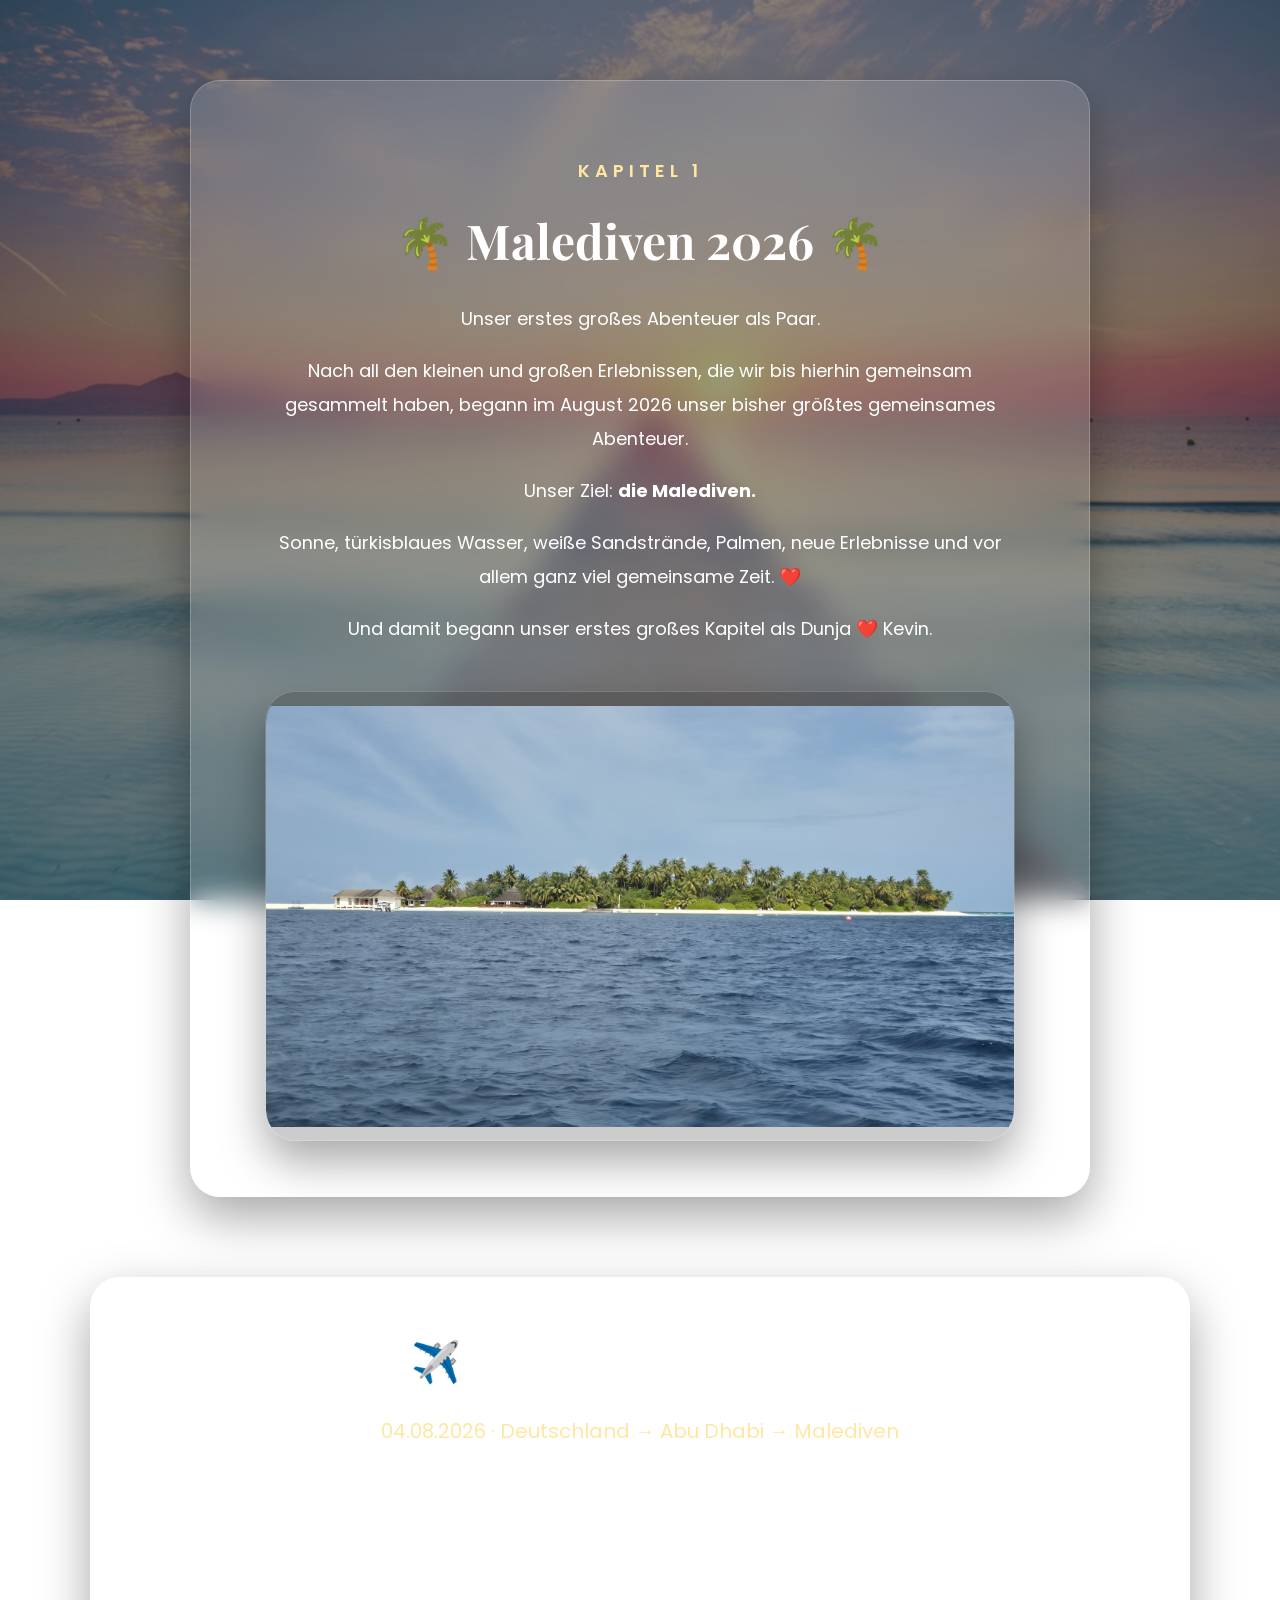
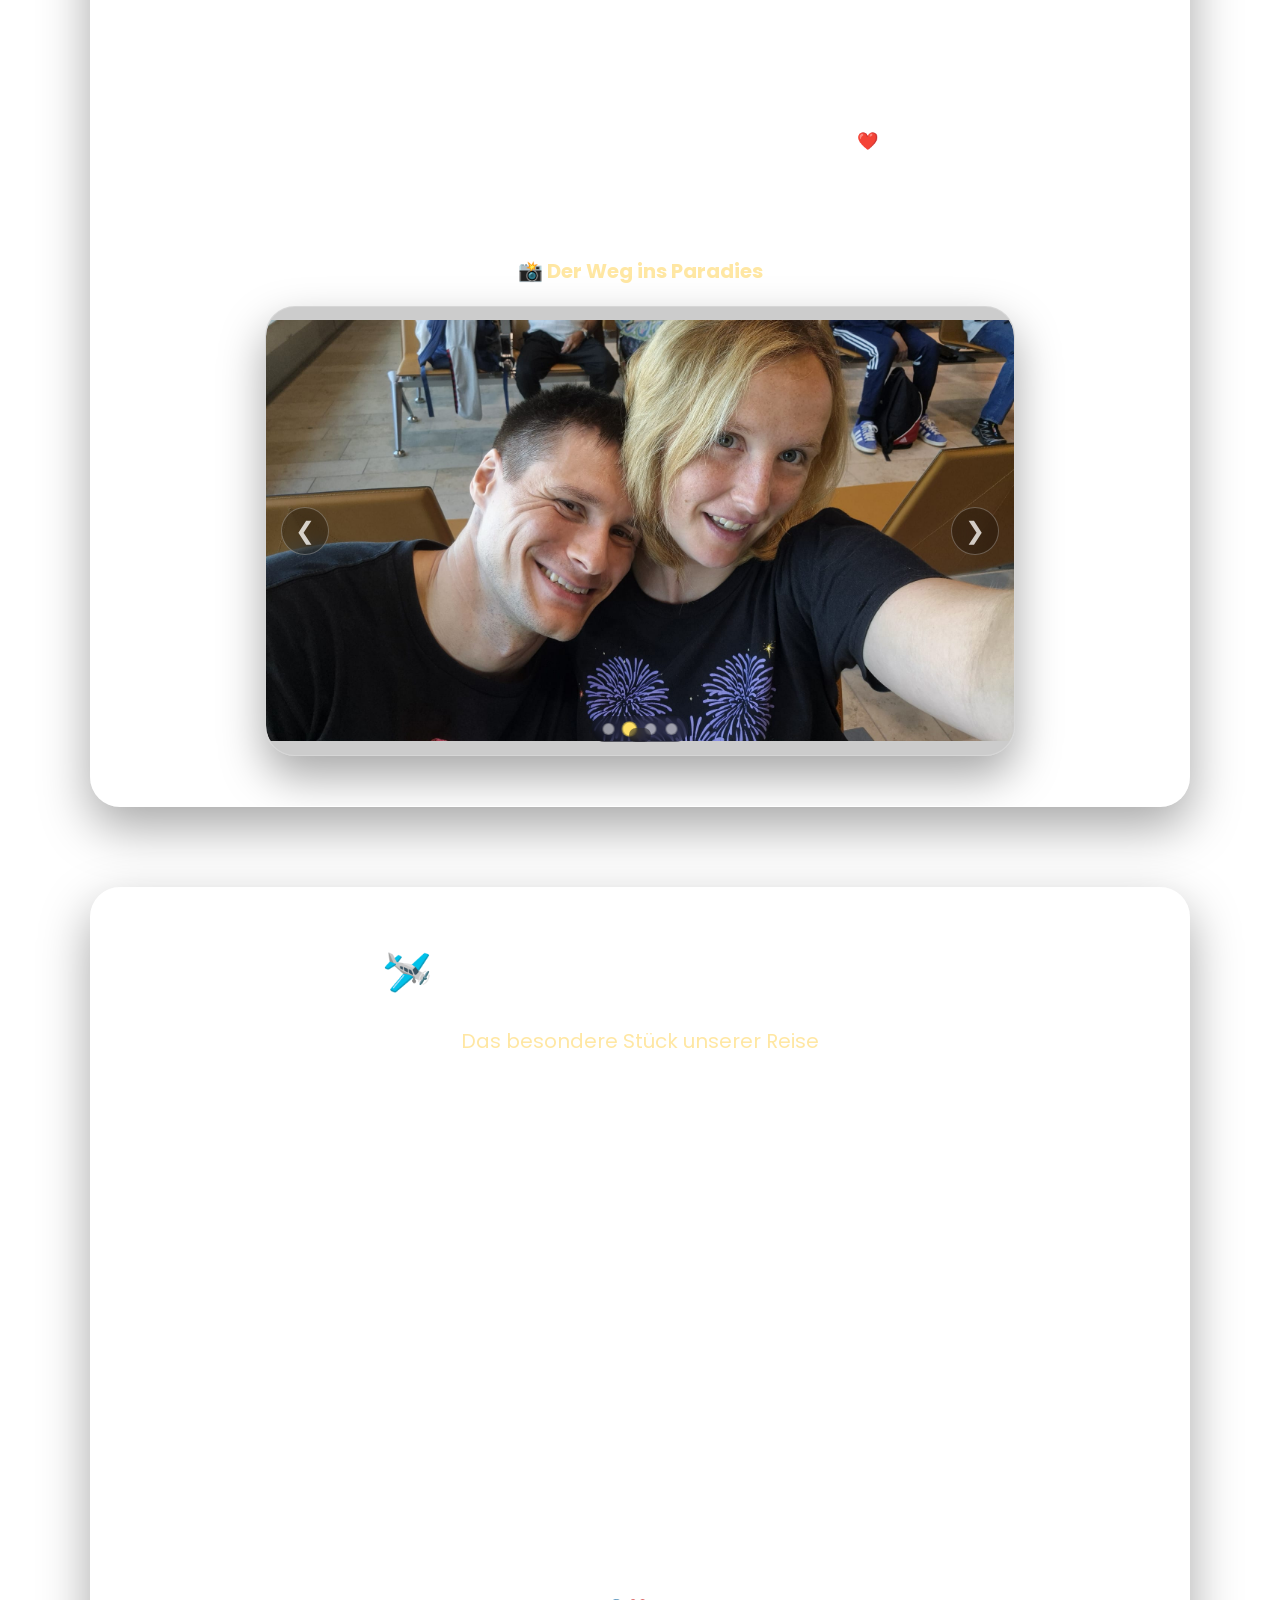
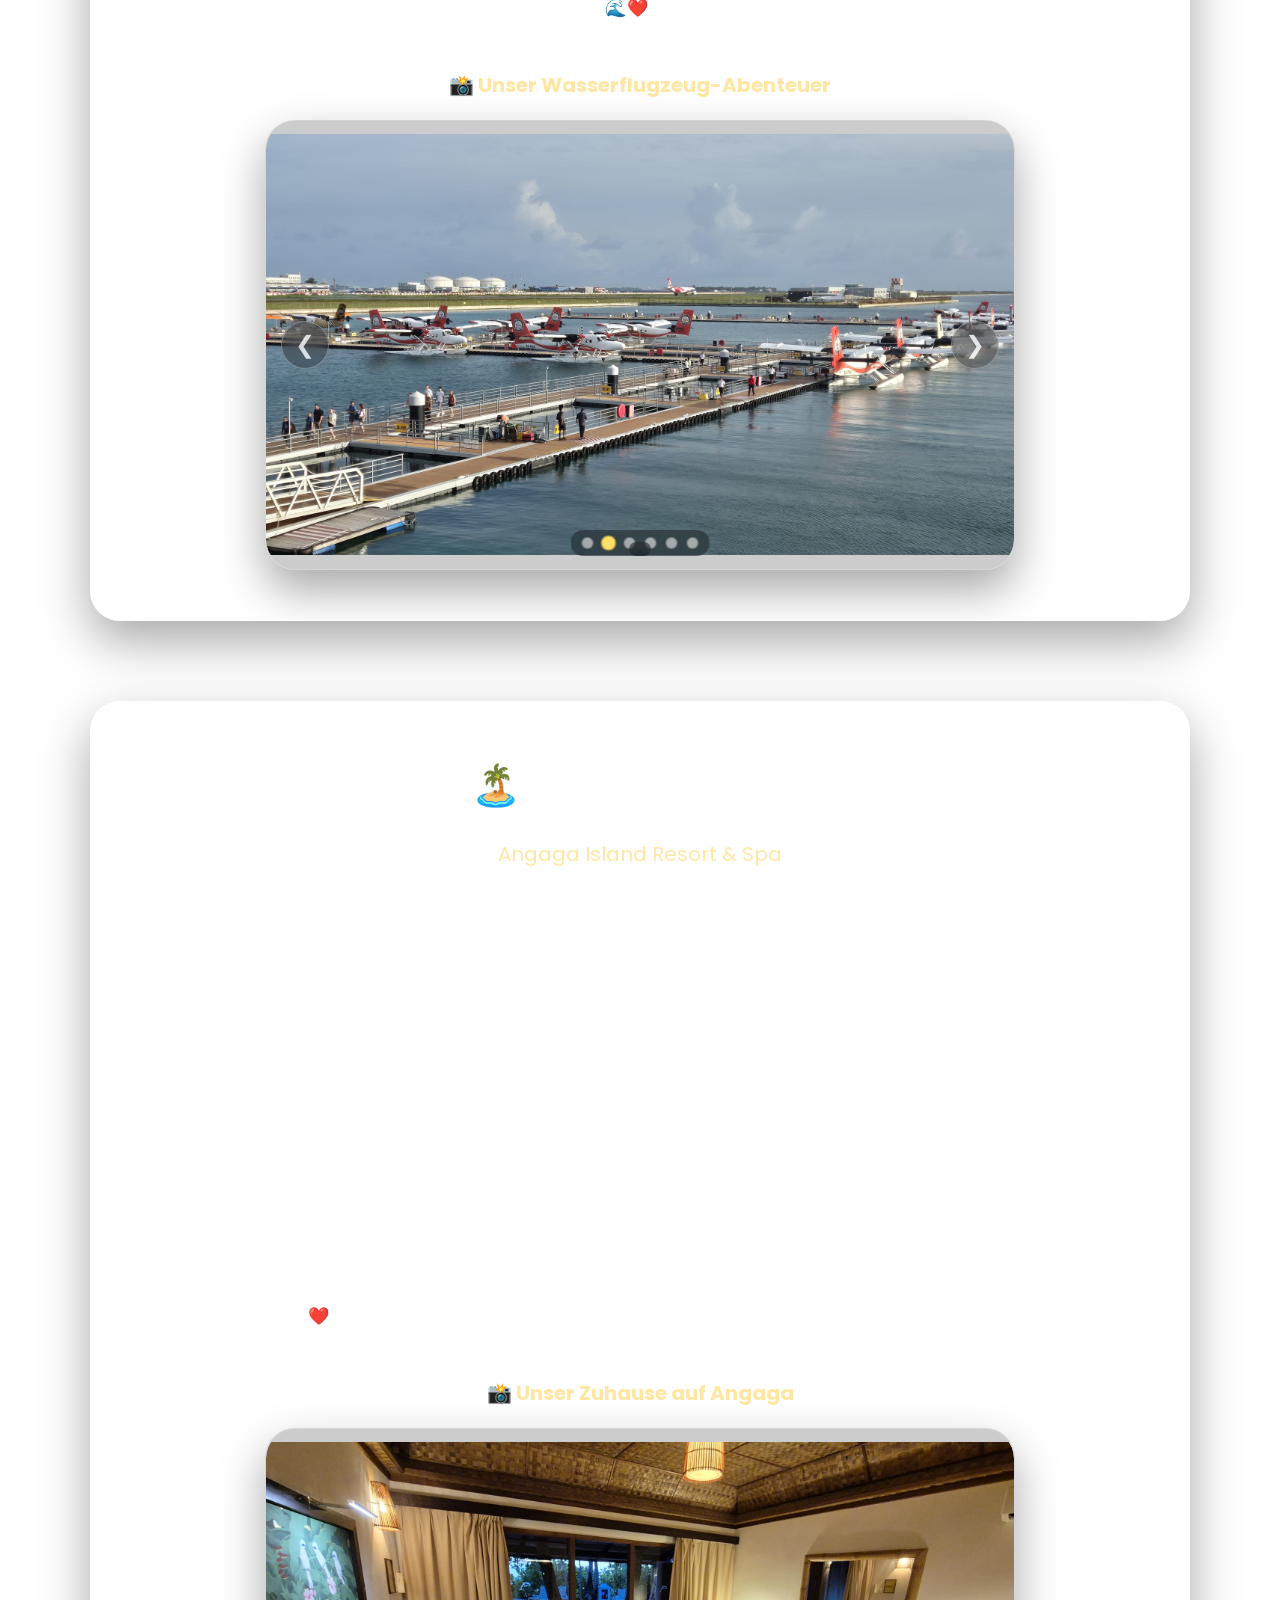
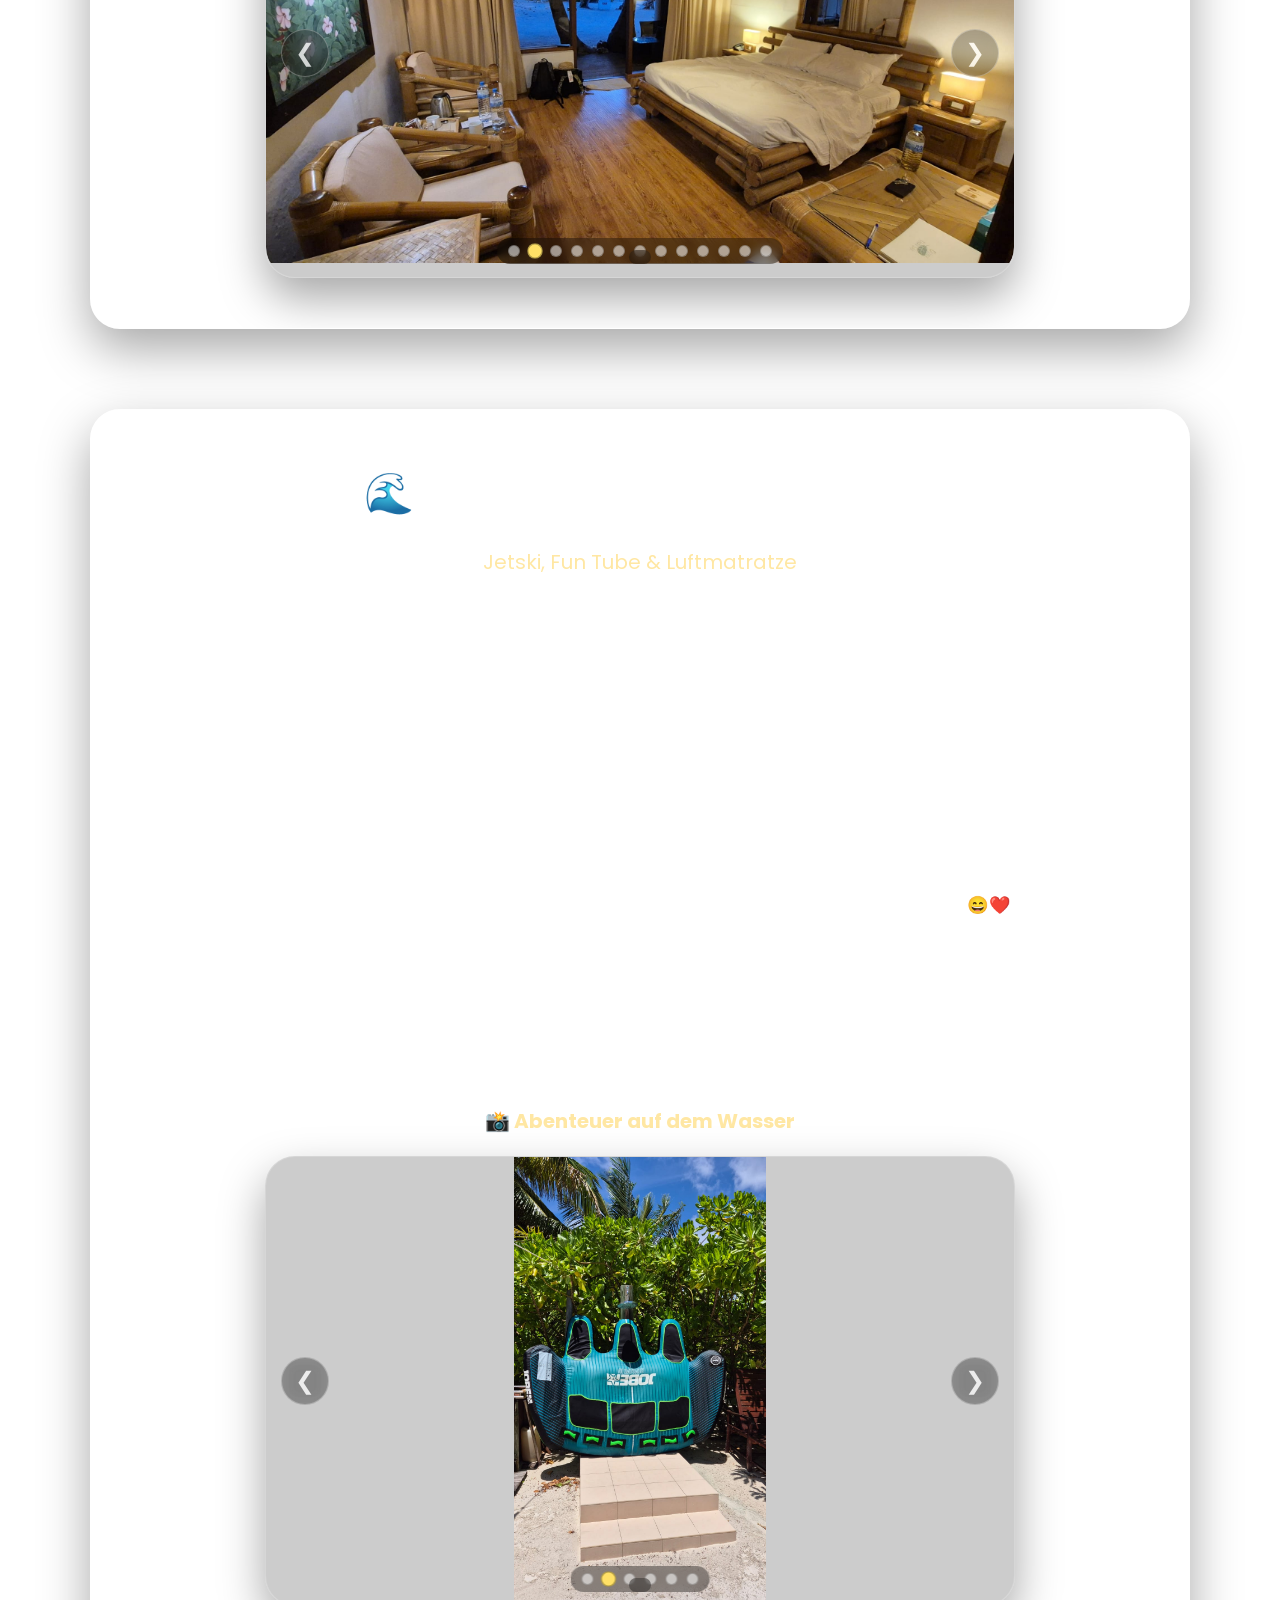
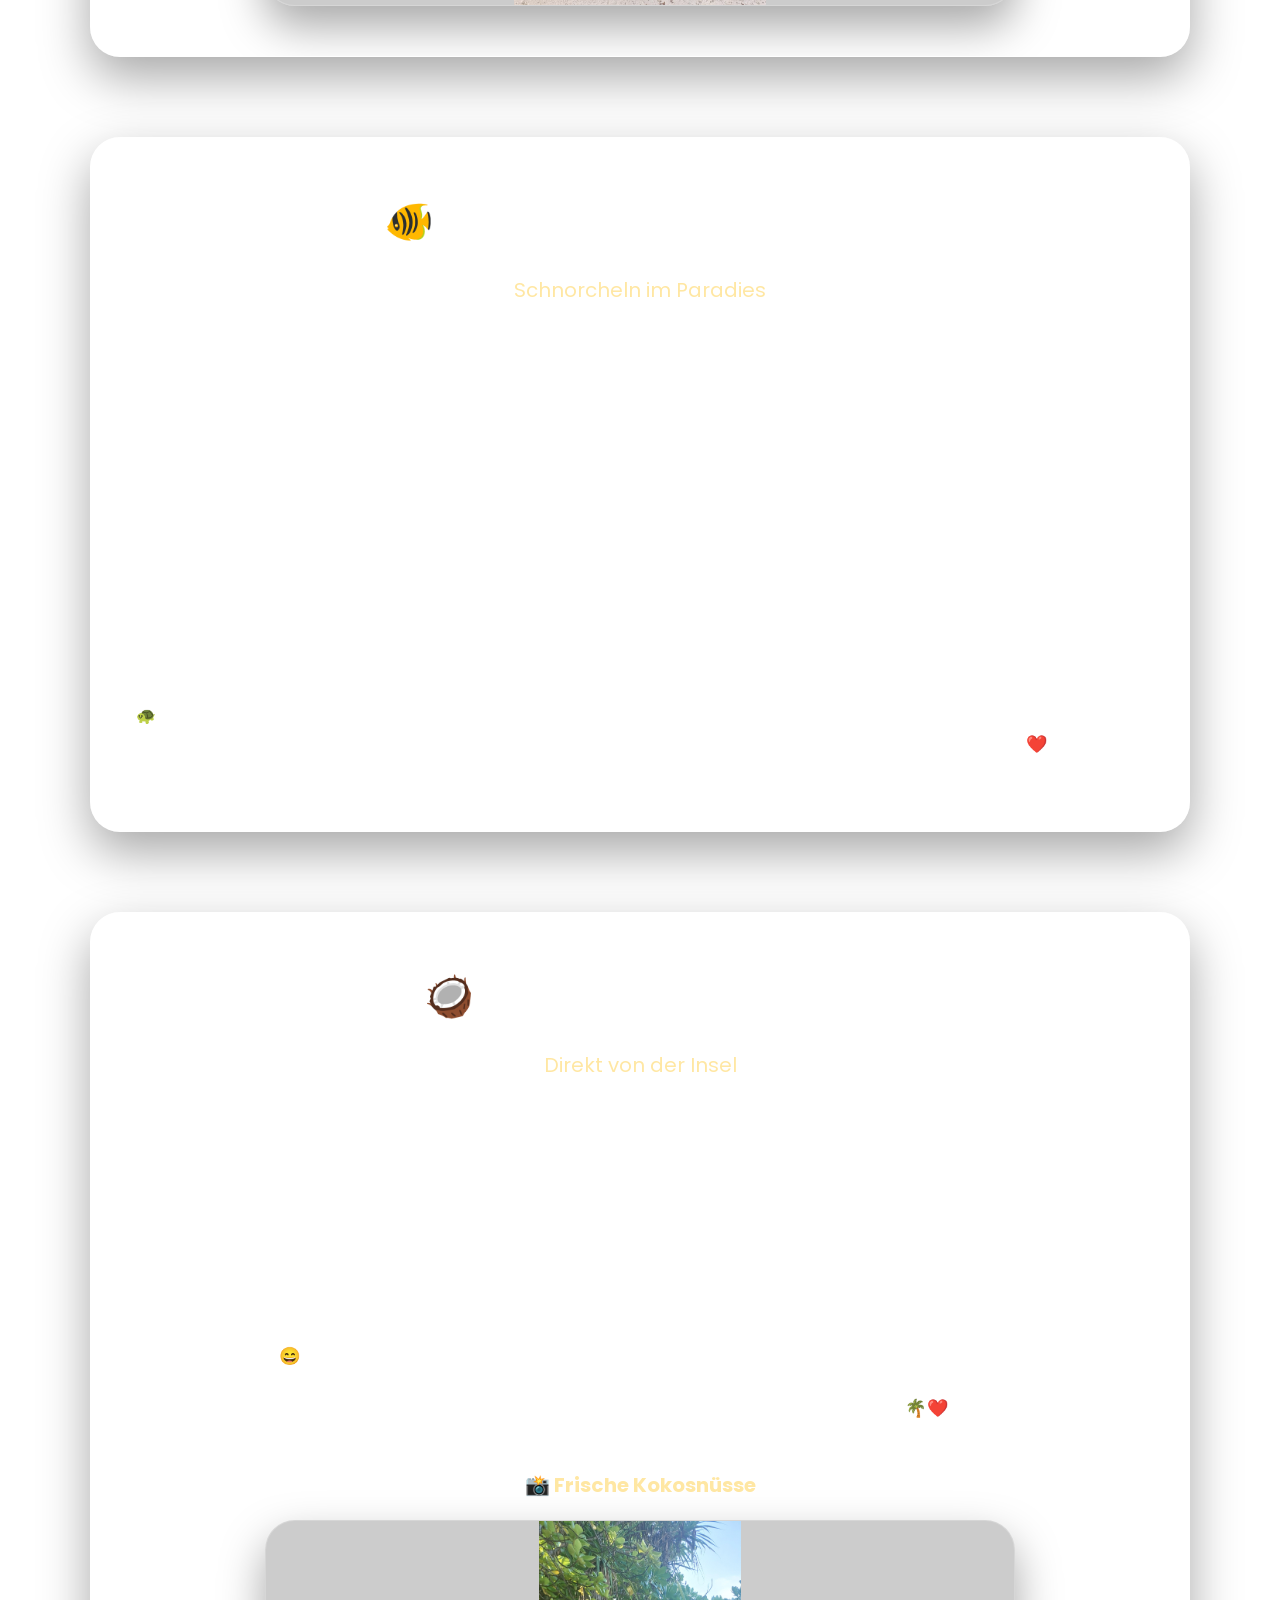
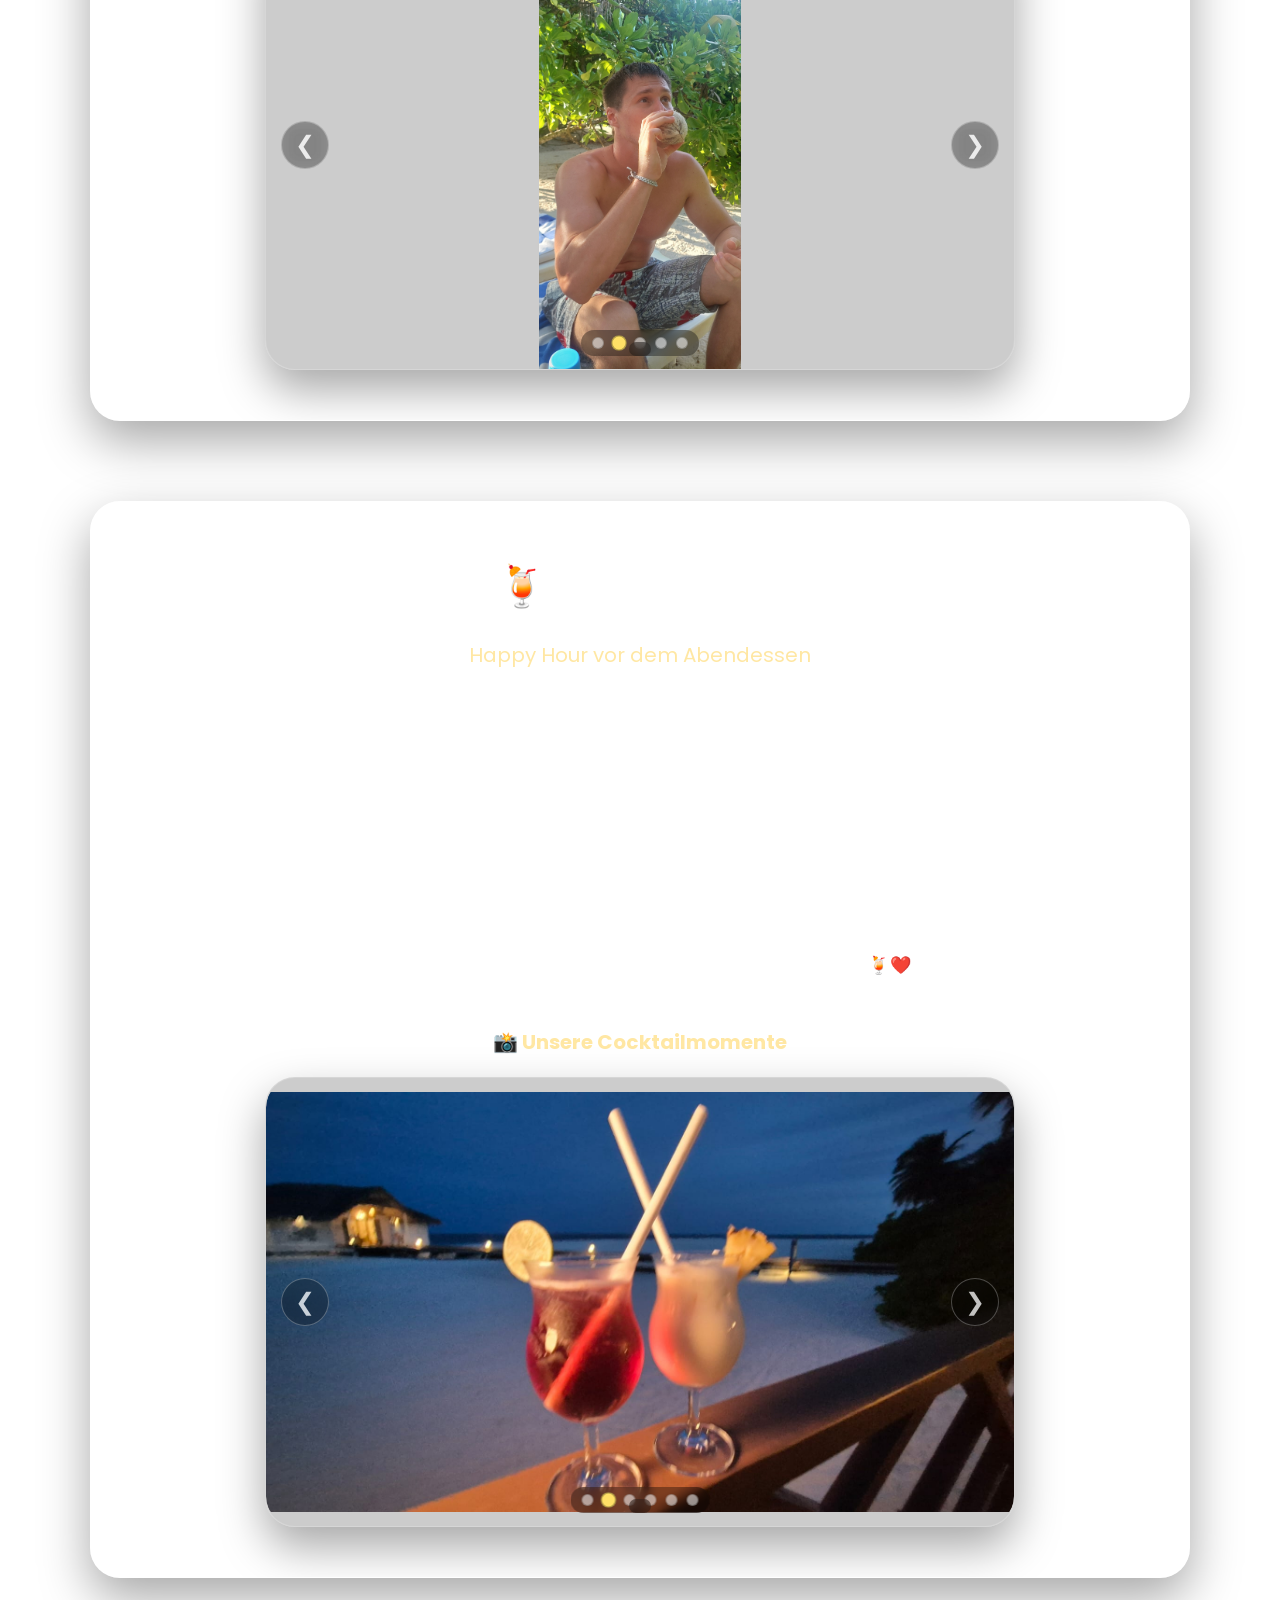
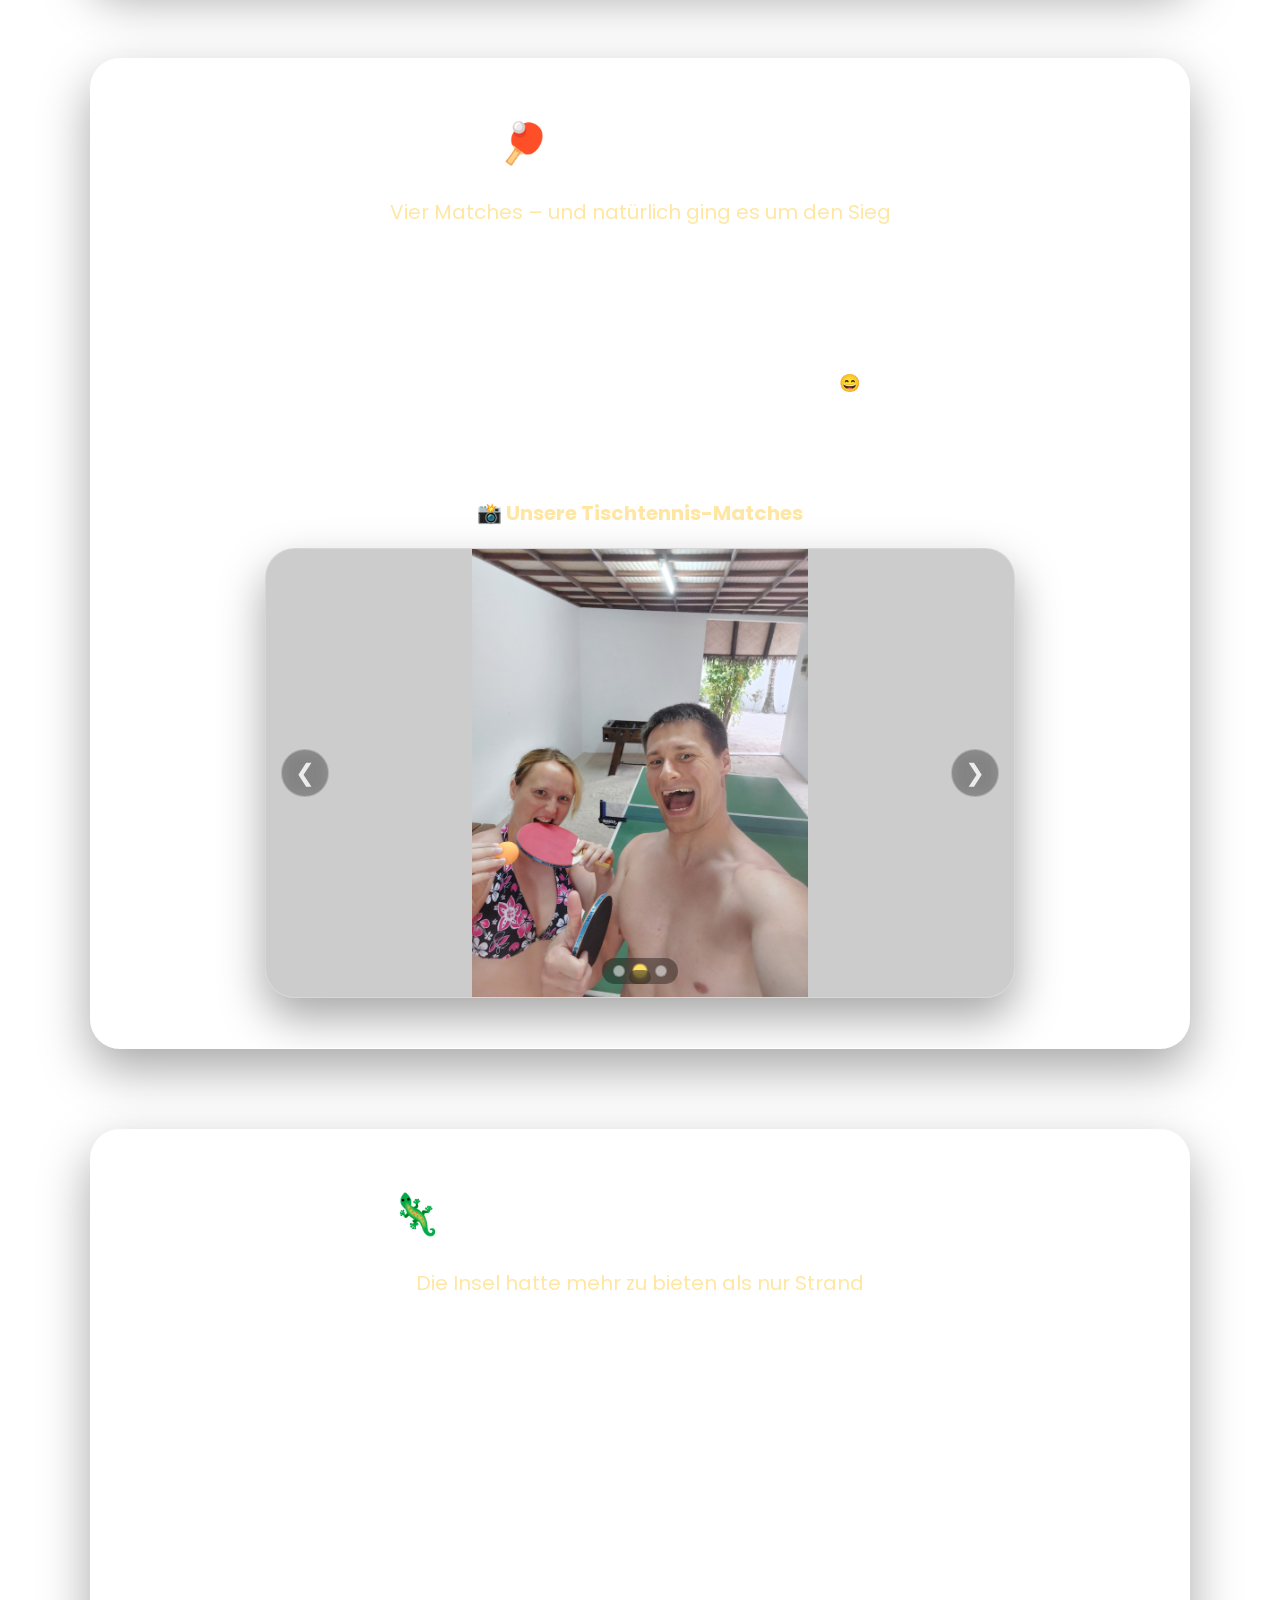
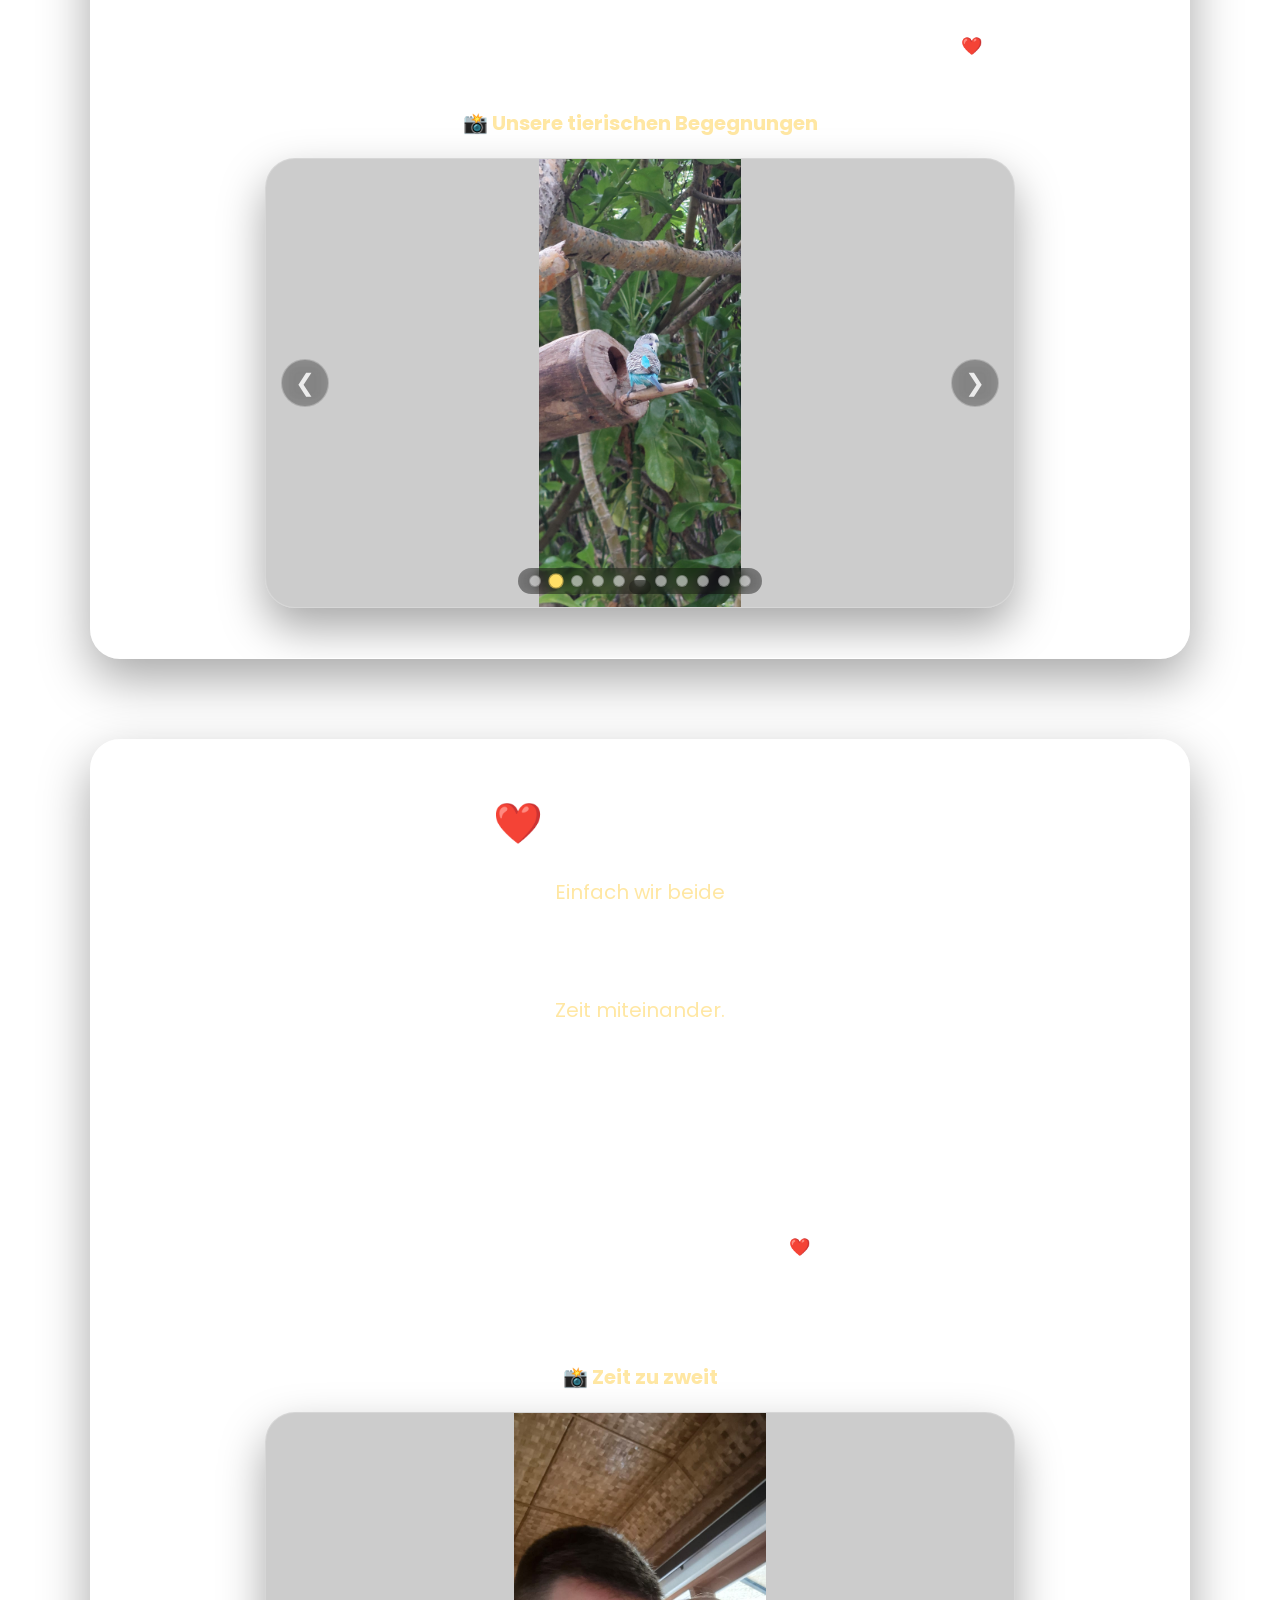
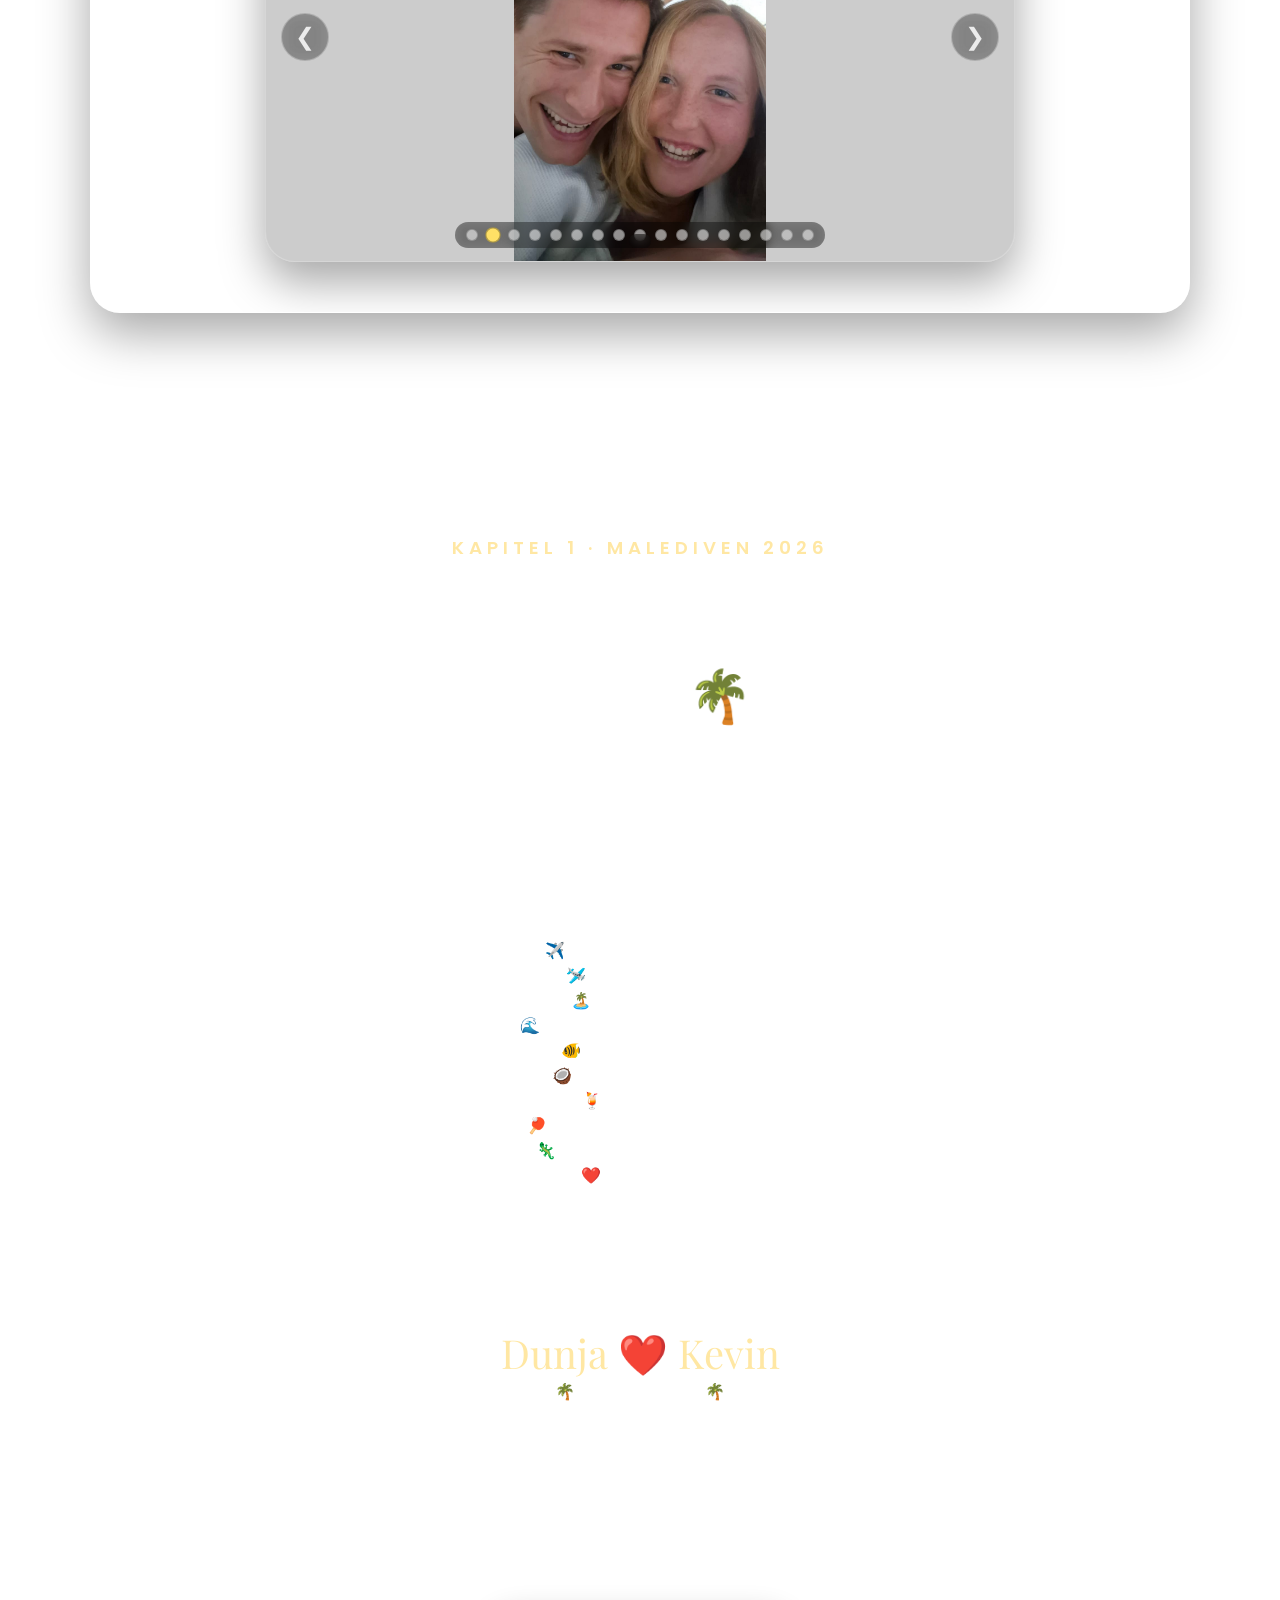
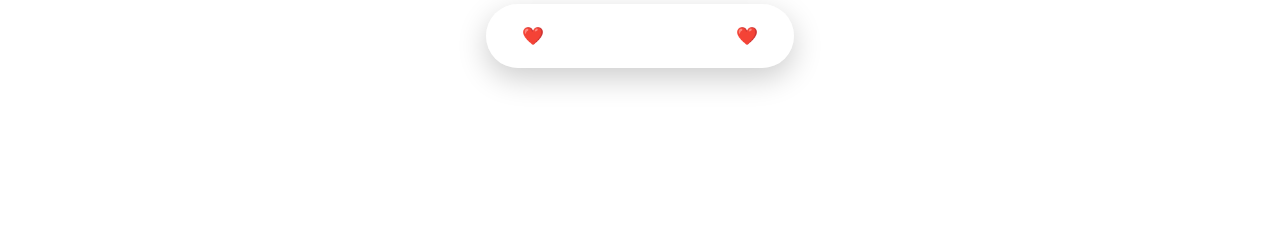
==== index.html @ e48018f2 "Remove empty memory-dots div from index.html Removed empty div with class 'memory-dots' from the HTM" ====
<!DOCTYPE html>
<html lang="de">

<head>
    <meta charset="UTF-8">
    <meta name="viewport" content="width=device-width, initial-scale=1.0">

    <meta
        name="description"
        content="Kapitel 1 unserer Geschichte – Malediven 2026">

    <title>Dunja ❤️ Kevin | Malediven 2026</title>

    <link rel="stylesheet" href="style.css">
</head>

<body class="story-background">

<main class="story-page">

    <!-- =====================================================
         KAPITEL 1 – MALEDIVEN 2026
    ====================================================== -->

    <section class="story-intro">

        <p class="chapter">Kapitel 1</p>

        <h1>
            🌴 Malediven 2026 🌴
        </h1>

        <p class="story-intro-lead">
            Unser erstes großes Abenteuer als Paar.
        </p>

        <p>
            Nach all den kleinen und großen Erlebnissen,
            die wir bis hierhin gemeinsam gesammelt haben,
            begann im August 2026 unser bisher größtes gemeinsames Abenteuer.
        </p>

        <p>
            Unser Ziel:
            <strong>die Malediven.</strong>
        </p>

        <p>
            Sonne, türkisblaues Wasser, weiße Sandstrände,
            Palmen, neue Erlebnisse und vor allem ganz viel gemeinsame Zeit. ❤️
        </p>

        <p>
            Und damit begann unser erstes großes Kapitel
            als Dunja ❤️ Kevin.
        </p>

        <div class="memory-wrapper">

            <div class="memory-slider">

                <img src="images/malediven2026-1.jpg"
                     class="memory-image"
                     alt="Dunja und Kevin – Malediven 2026">


                </div>

            </div>

        </div>

    </section>


    <!-- =====================================================
         1. DER WEG INS PARADIES
    ====================================================== -->

    <section class="story">

        <h2>
            <span class="chapter-icon">
                <span class="road-icon">✈️</span>
            </span>
            Der Weg ins Paradies
        </h2>

        <h3>
            04.08.2026 · Deutschland → Abu Dhabi → Malediven
        </h3>

        <p>
            Irgendwann war es endlich soweit:
            Der Tag, auf den wir so lange gewartet hatten, war gekommen.
        </p>

        <p>
            Am <strong>4. August 2026</strong> machten wir uns auf den Weg
            zu unserem ersten großen gemeinsamen Abenteuer.
        </p>

        <p>
            Von Deutschland ging es zunächst mit dem Flugzeug
            in Richtung <strong>Abu Dhabi</strong>.
        </p>

        <p>
            Schon am Flughafen war die Vorfreude riesig.
            Wir warteten gemeinsam auf unseren Flug,
            machten Selfies und konnten es kaum erwarten,
            endlich loszufliegen.
        </p>

        <p>
            Und während wir im Flugzeug saßen,
            wurde langsam klar:
            Jetzt geht es wirklich los. ❤️
        </p>

        <p>
            Ein langer Weg lag vor uns –
            aber am Ende wartete das Paradies.
        </p>


        <div class="memory-wrapper">

            <h4>📸 Der Weg ins Paradies</h4>

            <div class="memory-slider">

                <img src="images/derweginsparadies-1.jpg"
                     class="memory-image"
                     alt="Auf dem Weg ins Paradies – Erinnerung 1">

                <img src="images/derweginsparadies-2.jpg"
                     class="memory-image"
                     alt="Auf dem Weg ins Paradies – Erinnerung 2">

                <img src="images/derweginsparadies-3.jpg"
                     class="memory-image"
                     alt="Auf dem Weg ins Paradies – Erinnerung 3">

                <img src="images/derweginsparadies-4.jpg"
                     class="memory-image"
                     alt="Auf dem Weg ins Paradies – Erinnerung 4">
<button class="memory-arrow memory-arrow-left"
        type="button"
        aria-label="Vorheriges Bild">
    ❮
</button>

<button class="memory-arrow memory-arrow-right"
        type="button"
        aria-label="Nächstes Bild">
    ❯
</button>

<div class="memory-dots"></div>

                <div class="memory-dots"></div>

                </div>

            </div>

        </div>

    </section>


    <!-- =====================================================
         2. MIT DEM WASSERFLUGZEUG
    ====================================================== -->

    <section class="story">

        <h2>
            <span class="chapter-icon">
                <span class="mustang-icon">🛩️</span>
            </span>
            Mit dem Wasserflugzeug
        </h2>

        <h3>
            Das besondere Stück unserer Reise
        </h3>

        <p>
            Nach unserer Ankunft auf den Malediven wartete
            bereits das nächste Abenteuer auf uns.
        </p>

        <p>
            Statt einfach nur mit einem normalen Transfer weiterzufahren,
            ging es für uns mit einem <strong>Wasserflugzeug</strong>
            Richtung Angaga.
        </p>

        <p>
            Schon der Start war etwas ganz Besonderes:
            Das Flugzeug startete und landete direkt auf dem Wasser.
        </p>

        <p>
            Im Flugzeug selbst war es allerdings ziemlich eng –
            und vor allem ziemlich laut.
        </p>

        <p>
            Dafür war die Aussicht umso beeindruckender.
            Durch die Fenster konnten wir während des Fluges
            die Inselwelt der Malediven von oben betrachten.
        </p>

        <p>
            Ein besonderes Erlebnis war auch,
            dass man durch die enge Sitzanordnung quasi
            direkt über die Schulter der Piloten schauen konnte.
        </p>

        <p>
            Nach der Landung auf dem Wasser ging es anschließend
            direkt weiter auf ein Boot,
            das uns zu unserer Insel brachte.
        </p>

        <p>
            Ein Transfer, den man definitiv nicht jeden Tag erlebt. 🌊❤️
        </p>


        <div class="memory-wrapper">

            <h4>📸 Unser Wasserflugzeug-Abenteuer</h4>

            <div class="memory-slider">

                <img src="images/mitdemwasserflugzeug-1.jpg"
                     class="memory-image"
                     alt="Wasserflugzeug – Erinnerung 1">

                <img src="images/mitdemwasserflugzeug-2.jpg"
                     class="memory-image"
                     alt="Wasserflugzeug – Erinnerung 2">

                <img src="images/mitdemwasserflugzeug-3.jpg"
                     class="memory-image"
                     alt="Wasserflugzeug – Erinnerung 3">

                <img src="images/mitdemwasserflugzeug-4.jpg"
                     class="memory-image"
                     alt="Wasserflugzeug – Erinnerung 4">

                <img src="images/mitdemwasserflugzeug-5.jpg"
                     class="memory-image"
                     alt="Wasserflugzeug – Erinnerung 5">

                <img src="images/mitdemwasserflugzeug-6.jpg"
                     class="memory-image"
                     alt="Wasserflugzeug – Erinnerung 6">
<button class="memory-arrow memory-arrow-left"
        type="button"
        aria-label="Vorheriges Bild">
    ❮
</button>

<button class="memory-arrow memory-arrow-right"
        type="button"
        aria-label="Nächstes Bild">
    ❯
</button>

<div class="memory-dots"></div>

                <div class="memory-dots"></div>


                </div>

            </div>

        </div>

    </section>


    <!-- =====================================================
         3. UNSER ZUHAUSE
    ====================================================== -->

    <section class="story">

        <h2>
            <span class="chapter-icon">
                <span class="palm-icon">🏝️</span>
            </span>
            Unser Zuhause
        </h2>

        <h3>
            Angaga Island Resort &amp; Spa
        </h3>

        <p>
            Nach der langen Anreise war es endlich soweit:
            Wir waren auf <strong>Angaga Island</strong>.
        </p>

        <p>
            Für die nächsten Tage war diese kleine Insel
            unser Zuhause.
        </p>

        <p>
            Unser Bungalow lag mitten in dieser tropischen Umgebung –
            umgeben von Palmen, Sand, Meer und dem typischen
            Inselgefühl der Malediven.
        </p>

        <p>
            Besonders schön waren die Wege über die Insel,
            der Steg, der Strand und natürlich das türkisfarbene Wasser,
            das uns überall umgab.
        </p>

        <p>
            Das <strong>Angaga Island Resort &amp; Spa</strong>
            liegt im <strong>South Ari Atoll</strong> der Malediven
            und ist für seine tropische Inselatmosphäre,
            die Strände und die Nähe zur Unterwasserwelt bekannt.
        </p>

        <p>
            Für uns bedeutete es vor allem:
            aufwachen, die Insel erkunden,
            ans Wasser gehen und einfach gemeinsam
            das Paradies genießen. ❤️
        </p>


        <div class="memory-wrapper">

            <h4>📸 Unser Zuhause auf Angaga</h4>

            <div class="memory-slider">

                <img src="images/unserzuhause-1.jpg"
                     class="memory-image"
                     alt="Unser Zuhause auf Angaga – Erinnerung 1">

                <img src="images/unserzuhause-2.jpg"
                     class="memory-image"
                     alt="Unser Zuhause auf Angaga – Erinnerung 2">

                <img src="images/unserzuhause-3.jpg"
                     class="memory-image"
                     alt="Unser Zuhause auf Angaga – Erinnerung 3">

                <img src="images/unserzuhause-4.jpg"
                     class="memory-image"
                     alt="Unser Zuhause auf Angaga – Erinnerung 4">

                <img src="images/unserzuhause-5.jpg"
                     class="memory-image"
                     alt="Unser Zuhause auf Angaga – Erinnerung 5">

                <img src="images/unserzuhause-6.jpg"
                     class="memory-image"
                     alt="Unser Zuhause auf Angaga – Erinnerung 6">

                <img src="images/unserzuhause-7.jpg"
                     class="memory-image"
                     alt="Unser Zuhause auf Angaga – Erinnerung 7">

                <img src="images/unserzuhause-8.jpg"
                     class="memory-image"
                     alt="Unser Zuhause auf Angaga – Erinnerung 8">

                <img src="images/unserzuhause-9.jpg"
                     class="memory-image"
                     alt="Unser Zuhause auf Angaga – Erinnerung 9">

                <img src="images/unserzuhause-10.jpg"
                     class="memory-image"
                     alt="Unser Zuhause auf Angaga – Erinnerung 10">

                <img src="images/unserzuhause-11.jpg"
                     class="memory-image"
                     alt="Unser Zuhause auf Angaga – Erinnerung 11">

                <img src="images/unserzuhause-12.jpg"
                     class="memory-image"
                     alt="Unser Zuhause auf Angaga – Erinnerung 12">

                <img src="images/unserzuhause-13.jpg"
                     class="memory-image"
                     alt="Unser Zuhause auf Angaga – Erinnerung 13">
<button class="memory-arrow memory-arrow-left"
        type="button"
        aria-label="Vorheriges Bild">
    ❮
</button>

<button class="memory-arrow memory-arrow-right"
        type="button"
        aria-label="Nächstes Bild">
    ❯
</button>

<div class="memory-dots"></div>

                <div class="memory-dots"></div>


                </div>

            </div>

        </div>

    </section>


    <!-- =====================================================
         4. ABENTEUER AUF DEM WASSER
    ====================================================== -->

    <section class="story">

        <h2>
            <span class="chapter-icon">
                <span class="road-icon">🌊</span>
            </span>
            Abenteuer auf dem Wasser
        </h2>

        <h3>
            Jetski, Fun Tube &amp; Luftmatratze
        </h3>

        <p>
            Natürlich wollten wir nicht nur am Strand liegen.
            Die Malediven boten schließlich jede Menge Möglichkeiten,
            das Wasser auch richtig zu erleben.
        </p>

        <p>
            Eines unserer Abenteuer war eine
            <strong>30-minütige Jetski-Fahrt</strong>.
        </p>

        <p>
            Gemeinsam über das türkisfarbene Wasser zu fahren,
            war definitiv eines der actionreicheren Erlebnisse
            unseres Urlaubs.
        </p>

        <p>
            Danach wurde es beim <strong>Fun Tube</strong>
            noch etwas wilder.
        </p>

        <p>
            Zehn Minuten voller Spaß –
            und Dunja hat dabei sogar einmal unfreiwillig
            den Abflug gemacht. 😄❤️
        </p>

        <p>
            Zwischendurch durfte es aber auch etwas entspannter sein:
            Mit der Luftmatratze ließen wir uns einfach
            auf dem Wasser treiben.
        </p>

        <p>
            Action und Entspannung –
            auf den Malediven konnten wir beides miteinander verbinden.
        </p>


        <div class="memory-wrapper">

            <h4>📸 Abenteuer auf dem Wasser</h4>

            <div class="memory-slider">

                <img src="images/abenteueraufdemwasser-1.jpg"
                     class="memory-image"
                     alt="Abenteuer auf dem Wasser – Erinnerung 1">

                <img src="images/abenteueraufdemwasser-2.jpg"
                     class="memory-image"
                     alt="Abenteuer auf dem Wasser – Erinnerung 2">

                <img src="images/abenteueraufdemwasser-3.jpg"
                     class="memory-image"
                     alt="Abenteuer auf dem Wasser – Erinnerung 3">

                <img src="images/abenteueraufdemwasser-4.jpg"
                     class="memory-image"
                     alt="Abenteuer auf dem Wasser – Erinnerung 4">

                <img src="images/abenteueraufdemwasser-5.jpg"
                     class="memory-image"
                     alt="Abenteuer auf dem Wasser – Erinnerung 5">

                <img src="images/abenteueraufdemwasser-6.jpg"
                     class="memory-image"
                     alt="Abenteuer auf dem Wasser – Erinnerung 6">
<button class="memory-arrow memory-arrow-left"
        type="button"
        aria-label="Vorheriges Bild">
    ❮
</button>

<button class="memory-arrow memory-arrow-right"
        type="button"
        aria-label="Nächstes Bild">
    ❯
</button>

<div class="memory-dots"></div>

                <div class="memory-dots"></div>


                </div>

            </div>

        </div>

    </section>


    <!-- =====================================================
         5. SCHNORCHELN
    ====================================================== -->

    <section class="story">

        <h2>
            <span class="chapter-icon">
                <span class="sparkle-icon">🐠</span>
            </span>
            Unsere Unterwasserwelt
        </h2>

        <h3>
            Schnorcheln im Paradies
        </h3>

        <p>
            Eines der schönsten Erlebnisse auf den Malediven
            fand unter der Wasseroberfläche statt.
        </p>

        <p>
            Wir waren immer wieder gemeinsam schnorcheln
            und konnten dabei eine faszinierende Unterwasserwelt
            entdecken.
        </p>

        <p>
            Wir sahen unglaublich viele verschiedene Fische
            und immer wieder neue Tiere.
        </p>

        <p>
            Besonders beeindruckend waren unsere Begegnungen
            mit einer <strong>Schildkröte</strong>,
            <strong>Titandrückern</strong>,
            <strong>Kugelfischen</strong>
            und sogar <strong>Schwarzspitzenriffhaien</strong>
            und <strong>Weißspitzenriffhaien</strong>.
        </p>

        <p>
            Auch wenn wir von diesen Momenten leider keine
            eigenen Unterwasserfotos haben,
            bleiben die Erinnerungen daran trotzdem
            ganz besonders.
        </p>

        <div class="destination-card">

            <div class="destination-icon">
                🐢
            </div>

            <p>
                Schildkröten, bunte Fische und Haie –
                eine Unterwasserwelt, die wir so schnell
                nicht vergessen werden. ❤️
            </p>

        </div>

    </section>


    <!-- =====================================================
         6. FRISCHE KOKOSNÜSSE
    ====================================================== -->

    <section class="story">

        <h2>
            <span class="chapter-icon">
                <span class="palm-icon">🥥</span>
            </span>
            Frische Kokosnüsse
        </h2>

        <h3>
            Direkt von der Insel
        </h3>

        <p>
            Was wäre ein Urlaub auf den Malediven
            ohne eine frische Kokosnuss?
        </p>

        <p>
            Die Gärtner auf der Insel haben uns
            frische Kokosnüsse gegeben.
        </p>

        <p>
            Zuerst konnten wir das frische Kokoswasser trinken
            und anschließend noch das Fruchtfleisch aus der Kokosnuss
            essen.
        </p>

        <p>
            Und weil eine Kokosnuss natürlich nicht genug war,
            haben wir uns beide jeweils noch eine eigene
            Kokosnuss für <strong>5 Dollar</strong> gegönnt. 😄
        </p>

        <p>
            Ein kleines, aber typisch maledivisches Erlebnis,
            das einfach zum Urlaub dazugehört hat. 🌴❤️
        </p>


        <div class="memory-wrapper">

            <h4>📸 Frische Kokosnüsse</h4>

            <div class="memory-slider">

                <img src="images/kokosnuesse-1.jpg"
                     class="memory-image"
                     alt="Frische Kokosnüsse – Erinnerung 1">

                <img src="images/kokosnuesse-2.jpg"
                     class="memory-image"
                     alt="Frische Kokosnüsse – Erinnerung 2">

                <img src="images/kokosnuesse-3.jpg"
                     class="memory-image"
                     alt="Frische Kokosnüsse – Erinnerung 3">

                <img src="images/kokosnuesse-4.jpg"
                     class="memory-image"
                     alt="Frische Kokosnüsse – Erinnerung 4">

                <img src="images/kokosnuesse-5.jpg"
                     class="memory-image"
                     alt="Frische Kokosnüsse – Erinnerung 5">
<button class="memory-arrow memory-arrow-left"
        type="button"
        aria-label="Vorheriges Bild">
    ❮
</button>

<button class="memory-arrow memory-arrow-right"
        type="button"
        aria-label="Nächstes Bild">
    ❯
</button>

<div class="memory-dots"></div>

                <div class="memory-dots"></div>


                </div>

            </div>

        </div>

    </section>


    <!-- =====================================================
         7. COCKTAILS
    ====================================================== -->

    <section class="story">

        <h2>
            <span class="chapter-icon">
                <span class="sparkle-icon">🍹</span>
            </span>
            Cocktailzeit
        </h2>

        <h3>
            Happy Hour vor dem Abendessen
        </h3>

        <p>
            Ein fester Bestandteil unserer Urlaubstage
            war natürlich auch die Happy Hour an der Bar.
        </p>

        <p>
            Fast jeden Tag gönnten wir uns vor dem Abendessen
            gemeinsam einen Cocktail.
        </p>

        <p>
            Verschiedene Farben, verschiedene Geschmäcker
            und immer wieder etwas Neues im Glas.
        </p>

        <p>
            Wir saßen zusammen an der Bar,
            ließen den Tag ein wenig Revue passieren
            und genossen einfach unsere gemeinsame Zeit.
        </p>

        <p>
            Kleine Rituale wie diese waren es,
            die unseren Urlaub so besonders gemacht haben. 🍹❤️
        </p>


        <div class="memory-wrapper">

            <h4>📸 Unsere Cocktailmomente</h4>

            <div class="memory-slider">

                <img src="images/cocktails-1.jpg"
                     class="memory-image"
                     alt="Cocktail – Erinnerung 1">

                <img src="images/cocktails-2.jpg"
                     class="memory-image"
                     alt="Cocktail – Erinnerung 2">

                <img src="images/cocktails-3.jpg"
                     class="memory-image"
                     alt="Cocktail – Erinnerung 3">

                <img src="images/cocktails-4.jpg"
                     class="memory-image"
                     alt="Cocktail – Erinnerung 4">

                <img src="images/cocktails-5.jpg"
                     class="memory-image"
                     alt="Cocktail – Erinnerung 5">

                <img src="images/cocktails-6.jpg"
                     class="memory-image"
                     alt="Cocktail – Erinnerung 6">
<button class="memory-arrow memory-arrow-left"
        type="button"
        aria-label="Vorheriges Bild">
    ❮
</button>

<button class="memory-arrow memory-arrow-right"
        type="button"
        aria-label="Nächstes Bild">
    ❯
</button>

<div class="memory-dots"></div>

                <div class="memory-dots"></div>


                </div>

            </div>

        </div>

    </section>


    <!-- =====================================================
         8. TISCHTENNIS
    ====================================================== -->

    <section class="story">

        <h2>
            <span class="chapter-icon">
                <span class="dice-icon">🏓</span>
            </span>
            Tischtennis
        </h2>

        <h3>
            Vier Matches – und natürlich ging es um den Sieg
        </h3>

        <p>
            Zwischen Strand, Meer und Cocktails durfte
            ein bisschen sportlicher Wettbewerb natürlich
            auch nicht fehlen.
        </p>

        <p>
            Wir haben uns insgesamt <strong>vier kleine Matches</strong>
            beim Tischtennis geliefert.
        </p>

        <p>
            Es wurde gespielt, gelacht und natürlich
            durfte ein bisschen Ehrgeiz nicht fehlen. 😄
        </p>

        <p>
            Am Ende waren es aber vor allem vier weitere
            gemeinsame Momente, an die wir uns gerne erinnern.
        </p>


        <div class="memory-wrapper">

            <h4>📸 Unsere Tischtennis-Matches</h4>

            <div class="memory-slider">

                <img src="images/tischtennis-1.jpg"
                     class="memory-image"
                     alt="Tischtennis – Erinnerung 1">

                <img src="images/tischtennis-2.jpg"
                     class="memory-image"
                     alt="Tischtennis – Erinnerung 2">

                <img src="images/tischtennis-3.jpg"
                     class="memory-image"
                     alt="Tischtennis – Erinnerung 3">
<button class="memory-arrow memory-arrow-left"
        type="button"
        aria-label="Vorheriges Bild">
    ❮
</button>

<button class="memory-arrow memory-arrow-right"
        type="button"
        aria-label="Nächstes Bild">
    ❯
</button>

<div class="memory-dots"></div>

                <div class="memory-dots"></div>


                </div>

            </div>

        </div>

    </section>


    <!-- =====================================================
         9. TIERISCHE BEGEGNUNGEN
    ====================================================== -->

    <section class="story">

        <h2>
            <span class="chapter-icon">
                <span class="heart-icon">🦎</span>
            </span>
            Tierische Begegnungen
        </h2>

        <h3>
            Die Insel hatte mehr zu bieten als nur Strand
        </h3>

        <p>
            Auf einer tropischen Insel gibt es natürlich
            nicht nur Palmen und Meer zu entdecken.
        </p>

        <p>
            Während unserer Zeit auf Angaga begegneten wir
            immer wieder verschiedenen Tieren.
        </p>

        <p>
            Dazu gehörten unter anderem
            <strong>Wellensittiche</strong>,
            <strong>Graureiher</strong>,
            verschiedene <strong>einheimische Vögel</strong>
            und natürlich jede Menge kleiner
            <strong>Geckos</strong>.
        </p>

        <p>
            Auch im und am Wasser entdeckten wir Tiere,
            darunter <strong>Seeigel</strong>.
        </p>

        <p>
            Ein besonders schöner Anblick waren außerdem
            die <strong>Flughunde</strong>,
            die über der Insel unterwegs waren.
        </p>

        <p>
            So wurde selbst ein Spaziergang über die Insel
            immer wieder zu einer kleinen Entdeckungstour. ❤️
        </p>


        <div class="memory-wrapper">

            <h4>📸 Unsere tierischen Begegnungen</h4>

            <div class="memory-slider">

                <img src="images/tierischebegegnungen-1.jpg"
                     class="memory-image"
                     alt="Tierische Begegnung – Erinnerung 1">

                <img src="images/tierischebegegnungen-2.jpg"
                     class="memory-image"
                     alt="Tierische Begegnung – Erinnerung 2">

                <img src="images/tierischebegegnungen-3.jpg"
                     class="memory-image"
                     alt="Tierische Begegnung – Erinnerung 3">

                <img src="images/tierischebegegnungen-4.jpg"
                     class="memory-image"
                     alt="Tierische Begegnung – Erinnerung 4">

                <img src="images/tierischebegegnungen-5.jpg"
                     class="memory-image"
                     alt="Tierische Begegnung – Erinnerung 5">

                <img src="images/tierischebegegnungen-6.jpg"
                     class="memory-image"
                     alt="Tierische Begegnung – Erinnerung 6">

                <img src="images/tierischebegegnungen-7.jpg"
                     class="memory-image"
                     alt="Tierische Begegnung – Erinnerung 7">

                <img src="images/tierischebegegnungen-8.jpg"
                     class="memory-image"
                     alt="Tierische Begegnung – Erinnerung 8">

                <img src="images/tierischebegegnungen-9.jpg"
                     class="memory-image"
                     alt="Tierische Begegnung – Erinnerung 9">

                <img src="images/tierischebegegnungen-10.jpg"
                     class="memory-image"
                     alt="Tierische Begegnung – Erinnerung 10">

                <img src="images/tierischebegegnungen-11.jpg"
                     class="memory-image"
                     alt="Tierische Begegnung – Erinnerung 11">
<button class="memory-arrow memory-arrow-left"
        type="button"
        aria-label="Vorheriges Bild">
    ❮
</button>

<button class="memory-arrow memory-arrow-right"
        type="button"
        aria-label="Nächstes Bild">
    ❯
</button>

<div class="memory-dots"></div>

                <div class="memory-dots"></div>


                </div>

            </div>

        </div>

    </section>


    <!-- =====================================================
         10. ZEIT ZU ZWEIT
    ====================================================== -->

    <section class="story">

        <h2>
            <span class="chapter-icon">
                <span class="heart-icon">❤️</span>
            </span>
            Zeit zu zweit
        </h2>

        <h3>
            Einfach wir beide
        </h3>

        <p>
            Zwischen all den Abenteuern,
            Ausflügen und Erlebnissen gab es etwas,
            das für uns eigentlich am wichtigsten war:
        </p>

        <h3>
            Zeit miteinander.
        </h3>

        <p>
            Momente, in denen wir einfach zusammen waren,
            gemeinsam gelacht haben,
            die Insel erkundet haben oder einfach
            die Kamera auf uns gerichtet war.
        </p>

        <p>
            Keine großen Pläne.
            Kein Zeitdruck.
            Einfach wir beide.
        </p>

        <p>
            Genau diese Augenblicke zeigen vielleicht
            am besten, worum es bei dieser Reise eigentlich ging:
            nicht nur um die Malediven,
            sondern darum, diesen besonderen Ort
            miteinander zu erleben. ❤️
        </p>

        <p>
            Unser erstes großes Abenteuer als Paar –
            gemeinsam, Seite an Seite.
        </p>


        <div class="memory-wrapper">

            <h4>📸 Zeit zu zweit</h4>

            <div class="memory-slider">

                <img src="images/zeitzuzweit-1.jpg"
                     class="memory-image"
                     alt="Zeit zu zweit – Erinnerung 1">

                <img src="images/zeitzuzweit-2.jpg"
                     class="memory-image"
                     alt="Zeit zu zweit – Erinnerung 2">

                <img src="images/zeitzuzweit-3.jpg"
                     class="memory-image"
                     alt="Zeit zu zweit – Erinnerung 3">

                <img src="images/zeitzuzweit-4.jpg"
                     class="memory-image"
                     alt="Zeit zu zweit – Erinnerung 4">

                <img src="images/zeitzuzweit-5.jpg"
                     class="memory-image"
                     alt="Zeit zu zweit – Erinnerung 5">

                <img src="images/zeitzuzweit-6.jpg"
                     class="memory-image"
                     alt="Zeit zu zweit – Erinnerung 6">

                <img src="images/zeitzuzweit-7.jpg"
                     class="memory-image"
                     alt="Zeit zu zweit – Erinnerung 7">

                <img src="images/zeitzuzweit-8.jpg"
                     class="memory-image"
                     alt="Zeit zu zweit – Erinnerung 8">

                <img src="images/zeitzuzweit-9.jpg"
                     class="memory-image"
                     alt="Zeit zu zweit – Erinnerung 9">

                <img src="images/zeitzuzweit-10.jpg"
                     class="memory-image"
                     alt="Zeit zu zweit – Erinnerung 10">

                <img src="images/zeitzuzweit-11.jpg"
                     class="memory-image"
                     alt="Zeit zu zweit – Erinnerung 11">

                <img src="images/zeitzuzweit-12.jpg"
                     class="memory-image"
                     alt="Zeit zu zweit – Erinnerung 12">

                <img src="images/zeitzuzweit-13.jpg"
                     class="memory-image"
                     alt="Zeit zu zweit – Erinnerung 13">

                <img src="images/zeitzuzweit-14.jpg"
                     class="memory-image"
                     alt="Zeit zu zweit – Erinnerung 14">

                <img src="images/zeitzuzweit-15.jpg"
                     class="memory-image"
                     alt="Zeit zu zweit – Erinnerung 15">

                <img src="images/zeitzuzweit-16.jpg"
                     class="memory-image"
                     alt="Zeit zu zweit – Erinnerung 16">

                <img src="images/zeitzuzweit-17.jpg"
                     class="memory-image"
                     alt="Zeit zu zweit – Erinnerung 17">
<button class="memory-arrow memory-arrow-left"
        type="button"
        aria-label="Vorheriges Bild">
    ❮
</button>

<button class="memory-arrow memory-arrow-right"
        type="button"
        aria-label="Nächstes Bild">
    ❯
</button>

<div class="memory-dots"></div>

                <div class="memory-dots"></div>


                </div>

            </div>

        </div>

    </section>


    <!-- =====================================================
         ABSCHLUSS KAPITEL 1
    ====================================================== -->

    <section class="finale">

        <p class="chapter">
            Kapitel 1 · Malediven 2026
        </p>

        <h2>
            Ein Paradies,
            das uns für immer bleibt. 🌴
        </h2>

        <p>
            Die Malediven waren unser erstes großes Abenteuer
            als Paar.
        </p>

        <p>
            Wir haben neue Orte entdeckt,
            sind geflogen, geschwommen,
            geschnorchelt, gelacht,
            gespielt und gemeinsam
            unzählige kleine Erinnerungen gesammelt.
        </p>

        <div class="final-highlight">

            ✈️ Der Weg ins Paradies<br>
            🛩️ Wasserflugzeug<br>
            🏝️ Unser Zuhause<br>
            🌊 Abenteuer auf dem Wasser<br>
            🐠 Unterwasserwelt<br>
            🥥 Frische Kokosnüsse<br>
            🍹 Happy Hour<br>
            🏓 Vier Tischtennis-Matches<br>
            🦎 Tierische Begegnungen<br>
            ❤️ Zeit zu zweit

        </div>

        <p>
            Und vielleicht ist genau das die schönste Erinnerung:
            Dass wir all diese Momente gemeinsam erleben durften.
        </p>

        <div class="final-names">
            Dunja ❤️ Kevin
        </div>

        <div class="final-place">
            🌴 Malediven 2026 🌴
        </div>

    </section>


    <!-- =====================================================
         ZURÜCK / WEITER
    ====================================================== -->

    <div class="story-button">

        <a href="geschichte.html">
            ❤️ Was vorher geschah ❤️
        </a>

    </div>

</main>


<!-- =====================================================
     BILD-VIEWER
====================================================== -->

<div id="imageViewer" onclick="closeImage()">

    <img id="bigImage"
         alt="Vergrößerte Erinnerung">

</div>


<script src="script.js"></script>

</body>
</html>
---- style.css ----
/* =====================================================
   MALDIVEN COUNTDOWN
   Dunja ❤️ Kevin
   ===================================================== */


/* =====================================================
   1. GOOGLE FONTS
   ===================================================== */

@import url("https://fonts.googleapis.com/css2?family=Poppins:wght@300;400;500;600;700&family=Playfair+Display:wght@400;500;600;700&display=swap");


/* =====================================================
   2. RESET
   ===================================================== */

* {
    margin: 0;
    padding: 0;
    box-sizing: border-box;
}

html,
body {
    width: 100%;
    max-width: 100%;
    overflow-x: hidden;
    scroll-behavior: smooth;
}


/* =====================================================
   3. GLOBALE VARIABLEN
   ===================================================== */

:root {

    --glass: rgba(255, 255, 255, 0.13);

    --glass-light: rgba(255, 255, 255, 0.20);

    --glass-strong: rgba(255, 255, 255, 0.24);

    --gold: #ffe7a3;

    --gold-strong: #ffe066;

    --white: #ffffff;

    --shadow:
        0 15px 40px rgba(0, 0, 0, 0.25);

    --shadow-heavy:
        0 20px 50px rgba(0, 0, 0, 0.35);

    --radius: 25px;

}


/* =====================================================
   4. BODY / HINTERGRUND
   ===================================================== */

body {

    font-family: "Poppins", sans-serif;

    color: white;

    min-height: 100vh;

    background:
        linear-gradient(
            rgba(0, 0, 0, 0.38),
            rgba(0, 0, 0, 0.38)
        ),
        url("https://images.unsplash.com/photo-1507525428034-b723cf961d3e?auto=format&fit=crop&w=2000&q=80");

    background-size: cover;

    background-position: center;

    background-attachment: fixed;

}


/* =====================================================
   5. STORY-HINTERGRUND
   ===================================================== */

body.story-background {

    background:
        linear-gradient(
            rgba(10, 25, 35, 0.48),
            rgba(10, 25, 35, 0.48)
        ),
        url("images/prolog-bg.jpg");

    background-size: cover;

    background-position: center;

    background-attachment: fixed;

}


/* =====================================================
   6. ALLGEMEINE SECTIONS
   ===================================================== */

section {

    width: 100%;

    max-width: 1100px;

    margin: 80px auto;

    padding: 0 20px;

}


section h2 {

    text-align: center;

    font-size: 2.4rem;

    margin-bottom: 30px;

}


section h3 {

    text-align: center;

    font-weight: 400;

    color: var(--gold);

    margin-bottom: 35px;

}


/* =====================================================
   7. STORY PAGE
   ===================================================== */

.story-page {

    width: 100%;

    padding-bottom: 80px;

}


/* =====================================================
   8. STORY INTRO / PROLOG
   ===================================================== */

.story-intro {

    max-width: 900px;

    margin: 80px auto;

    padding: 55px 45px;

    background: var(--glass);

    backdrop-filter: blur(15px);

    -webkit-backdrop-filter: blur(15px);

    border: 1px solid rgba(255,255,255,.22);

    border-radius: 30px;

    box-shadow: var(--shadow-heavy);

    text-align: center;

    animation: erscheinen 1.5s ease;

}


.story-intro h1 {

    font-family: "Playfair Display", serif;

    font-size: 3rem;

    margin: 20px 0 30px;

}


.story-intro p {

    max-width: 750px;

    margin: 18px auto;

    line-height: 1.9;

    font-size: 1.12rem;

}


/* =====================================================
   9. KAPITEL
   ===================================================== */

.chapter {

    text-transform: uppercase;

    letter-spacing: 5px;

    font-size: .9rem;

    color: var(--gold);

    font-weight: 600;

}


.chapter-icon {

    display: inline-block;

    vertical-align: middle;

    margin-right: 8px;

}


.story h2 {

    font-family: "Playfair Display", serif;

    font-size: 2.5rem;

    line-height: 1.3;

}


.story h3 {

    font-size: 1.25rem;

}


.story p {

    font-size: 1.08rem;

    line-height: 1.9;

    margin-bottom: 20px;

}


/* =====================================================
   10. STORY-KARTEN
   ===================================================== */

.story {

    position: relative;

    overflow: hidden;

    background: var(--glass);

    backdrop-filter: blur(15px);

    -webkit-backdrop-filter: blur(15px);

    border: 1px solid rgba(255,255,255,.18);

    border-radius: 30px;

    padding: 50px 45px;

    box-shadow: var(--shadow-heavy);

    animation: erscheinen 1.2s ease;

}


.story::before {

    content: "";

    position: absolute;

    width: 180px;

    height: 180px;

    top: -80px;

    right: -70px;

    background: rgba(255,255,255,.14);

    border-radius: 50%;

    filter: blur(25px);

    pointer-events: none;

}


/* =====================================================
   11. MALDIVEN KAPITEL 1
   ===================================================== */

.maldives-title {

    text-align: center;

    padding: 100px 20px 70px;

}


.maldives-title h1 {

    font-family: "Playfair Display", serif;

    font-size: 4rem;

    margin: 20px 0;

}


.maldives-title p {

    font-size: 1.3rem;

    color: var(--gold);

    font-style: italic;

}


/* =====================================================
   12. MALDIVEN KAPITEL-INTRO
   ===================================================== */

.maldives-intro {

    max-width: 850px;

    margin: 0 auto 90px;

    padding: 45px;

    text-align: center;

    background: var(--glass);

    backdrop-filter: blur(15px);

    -webkit-backdrop-filter: blur(15px);

    border-radius: 30px;

    box-shadow: var(--shadow-heavy);

}


.maldives-intro p {

    font-size: 1.15rem;

    line-height: 1.9;

    margin: 15px 0;

}


/* =====================================================
   13. MALDIVEN ABSCHNITTE
   ===================================================== */

.maldives-section {

    max-width: 1100px;

    margin: 100px auto;

    padding: 0 20px;

}


.maldives-section h2 {

    font-family: "Playfair Display", serif;

    text-align: center;

    font-size: 2.7rem;

    margin-bottom: 15px;

}


.maldives-section h3 {

    text-align: center;

    font-weight: 400;

    color: var(--gold);

    margin-bottom: 40px;

}


.maldives-text {

    max-width: 800px;

    margin: 0 auto 40px;

    text-align: center;

    font-size: 1.1rem;

    line-height: 1.9;

}


/* =====================================================
   14. GALERIE
   ===================================================== */

.memory-wrapper {

    margin-top: 45px;

    text-align: center;

}


.memory-wrapper h4 {

    font-size: 1.25rem;

    margin-bottom: 20px;

    color: var(--gold);

}


/* =====================================================
   15. MEMORY SLIDER
   ===================================================== */

.memory-slider {

    position: relative;

    width: 100%;

    max-width: 750px;

    height: 450px;

    margin: 0 auto;

    overflow: hidden;

    border-radius: 30px;

    background:
        rgba(0,0,0,.20);

    box-shadow:
        0 20px 45px rgba(0,0,0,.35);

    border:
        1px solid rgba(255,255,255,.2);

}


.memory-image {

    position: absolute;

    inset: 0;

    width: 100%;

    height: 100%;

    object-fit: contain;

    border-radius: 30px;

    opacity: 0;

    z-index: 1;

    cursor: zoom-in;

    transition:
        opacity 1.2s ease,
        transform .5s ease;

}


.memory-image:hover {

    transform: scale(1.025);

}


/* =====================================================
   17. MEMORY DOTS
   ===================================================== */

.memory-dots {

    position: absolute;

    left: 50%;

    bottom: 13px;

    transform: translateX(-50%);

    display: flex;

    gap: 9px;

    padding: 7px 11px;

    background:
        rgba(0,0,0,.35);

    backdrop-filter: blur(6px);

    border-radius: 30px;

    z-index: 10;

}


/* =====================================================
   MEMORY-PFEILE
   ===================================================== */

.memory-arrow {

    position: absolute;

    top: 50%;

    transform: translateY(-50%);

    width: 48px;

    height: 48px;

    display: flex;

    align-items: center;

    justify-content: center;

    border: 1px solid rgba(255,255,255,.35);

    border-radius: 50%;

    background: rgba(0,0,0,.35);

    backdrop-filter: blur(8px);

    -webkit-backdrop-filter: blur(8px);

    color: white;

    font-size: 1.5rem;

    line-height: 1;

    cursor: pointer;

    z-index: 20;

    opacity: .75;

    transition: .3s ease;

}


.memory-arrow:hover {

    opacity: 1;

    background: rgba(255,255,255,.25);

    transform:
        translateY(-50%)
        scale(1.1);

    box-shadow:
        0 5px 20px rgba(0,0,0,.3);

}


.memory-arrow-left {

    left: 15px;

}


.memory-arrow-right {

    right: 15px;

}


.memory-dots span {

    width: 12px;

    height: 12px;

    border-radius: 50%;

    background: white;

    opacity: .55;

    border: 1px solid rgba(0,0,0,.3);

    cursor: pointer;

    transition: .3s;

}


.memory-dots span:hover {

    opacity: .85;

}


.memory-dots span.active {

    opacity: 1;

    transform: scale(1.3);

    background: var(--gold-strong);

}


/* =====================================================
   18. BILD-VIEWER
   ===================================================== */

#imageViewer {

    display: none;

    position: fixed;

    inset: 0;

    z-index: 10000;

    justify-content: center;

    align-items: center;

    padding: 20px;

    background:
        rgba(0,0,0,.92);

    cursor: zoom-out;

}


#imageViewer img {

    max-width: 95vw;

    max-height: 90vh;

    width: auto;

    height: auto;

    object-fit: contain;

    border-radius: 18px;

    box-shadow:
        0 20px 60px rgba(0,0,0,.6);

}


/* =====================================================
   19. BUTTONS
   ===================================================== */

.story-button {

    text-align: center;

    margin: 80px auto;

}


.story-button a {

    display: inline-block;

    padding: 18px 35px;

    background:
        rgba(255,255,255,.18);

    backdrop-filter: blur(12px);

    -webkit-backdrop-filter: blur(12px);

    border:
        1px solid rgba(255,255,255,.3);

    border-radius: 40px;

    color: white;

    text-decoration: none;

    font-size: 1.1rem;

    transition: .4s;

    box-shadow:
        0 10px 30px rgba(0,0,0,.2);

}


.story-button a:hover {

    transform: translateY(-6px);

    background:
        rgba(255,255,255,.30);

    box-shadow:
        0 15px 35px rgba(0,0,0,.3);

}


/* =====================================================
   20. HERZ
   ===================================================== */

.heart-icon {

    display: inline-block;

    animation:
        heartBeat 2s ease-in-out infinite;

}


@keyframes heartBeat {

    0%,100% {
        transform: scale(1);
    }

    25% {
        transform: scale(1.12);
    }

    40% {
        transform: scale(1);
    }

    60% {
        transform: scale(1.08);
    }

}


/* =====================================================
   21. PALME
   ===================================================== */

.palm {

    font-size: 70px;

    display: inline-block;

    animation:
        sway 4s ease-in-out infinite;

    transform-origin:
        bottom center;

}


.palm-icon {

    display: inline-block;

    transform-origin:
        bottom center;

    animation:
        palmWind 4s ease-in-out infinite;

}


@keyframes sway {

    0%,100% {
        transform: rotate(-3deg);
    }

    50% {
        transform: rotate(3deg);
    }

}


@keyframes palmWind {

    0%,100% {
        transform:
            rotate(-5deg)
            translateY(0);
    }

    50% {
        transform:
            rotate(5deg)
            translateY(-8px);
    }

}


/* =====================================================
   22. FLUGZEUG
   ===================================================== */

.plane-icon {

    display: inline-block;

    animation:
        planeFloat 3s ease-in-out infinite;

}


@keyframes planeFloat {

    0%,100% {
        transform:
            translateY(0)
            rotate(-2deg);
    }

    50% {
        transform:
            translateY(-8px)
            rotate(2deg);
    }

}


/* =====================================================
   23. WASSERFLUGZEUG
   ===================================================== */

.water-plane-icon {

    display: inline-block;

    animation:
        waterPlane 3s ease-in-out infinite;

}


@keyframes waterPlane {

    0%,100% {
        transform:
            translateY(0)
            rotate(-4deg);
    }

    50% {
        transform:
            translateY(-10px)
            rotate(4deg);
    }

}


/* =====================================================
   24. KOKOSNUSS
   ===================================================== */

.coconut-icon {

    display: inline-block;

    animation:
        coconutMove 3s ease-in-out infinite;

}


@keyframes coconutMove {

    0%,100% {
        transform:
            rotate(-4deg)
            translateY(0);
    }

    50% {
        transform:
            rotate(4deg)
            translateY(-7px);
    }

}


/* =====================================================
   25. COCKTAIL
   ===================================================== */

.cocktail-icon {

    display: inline-block;

    animation:
        cocktailMove 3s ease-in-out infinite;

}


@keyframes cocktailMove {

    0%,100% {
        transform:
            rotate(-4deg)
            translateY(0);
    }

    50% {
        transform:
            rotate(4deg)
            translateY(-6px);
    }

}


/* =====================================================
   26. TISCHTENNIS
   ===================================================== */

.tabletennis-icon {

    display: inline-block;

    animation:
        pingpong 2.5s ease-in-out infinite;

}


@keyframes pingpong {

    0%,100% {
        transform:
            translateX(0)
            rotate(0);
    }

    50% {
        transform:
            translateX(8px)
            rotate(8deg);
    }

}


/* =====================================================
   27. TIERISCHE BEGEGNUNGEN
   ===================================================== */

.animal-icon {

    display: inline-block;

    animation:
        animalFloat 3s ease-in-out infinite;

}


@keyframes animalFloat {

    0%,100% {
        transform:
            translateY(0)
            scale(1);
    }

    50% {
        transform:
            translateY(-7px)
            scale(1.05);
    }

}


/* =====================================================
   28. SCHNORCHELN
   ===================================================== */

.snorkeling-icon {

    display: inline-block;

    animation:
        snorkelingMove 3s ease-in-out infinite;

}


@keyframes snorkelingMove {

    0%,100% {
        transform:
            translateY(0)
            rotate(-3deg);
    }

    50% {
        transform:
            translateY(-8px)
            rotate(3deg);
    }

}


/* =====================================================
   29. ZEIT ZU ZWEIT
   ===================================================== */

.couple-icon {

    display: inline-block;

    animation:
        coupleHeart 2.5s ease-in-out infinite;

}


@keyframes coupleHeart {

    0%,100% {
        transform: scale(1);
    }

    50% {
        transform: scale(1.1);
    }

}


/* =====================================================
   30. GLITZER
   ===================================================== */

.sparkle-icon {

    display: inline-block;

    animation:
        sparkleGlow 2s ease-in-out infinite;

}


@keyframes sparkleGlow {

    0%,100% {

        transform:
            scale(1)
            rotate(0);

        filter:
            drop-shadow(
                0 0 0
                rgba(255,230,120,0)
            );

    }

    50% {

        transform:
            scale(1.2)
            rotate(15deg);

        filter:
            drop-shadow(
                0 0 15px
                rgba(255,230,120,.9)
            );

    }

}


/* =====================================================
   31. ABENTEUER AUF DEM WASSER
   ===================================================== */

.water-adventure-icon {

    display: inline-block;

    animation:
        waterAdventure 2.5s ease-in-out infinite;

}


@keyframes waterAdventure {

    0%,100% {
        transform:
            translateY(0)
            rotate(-3deg);
    }

    50% {
        transform:
            translateY(-10px)
            rotate(3deg);
    }

}


/* =====================================================
   32. ZUHAUSE / INSEL
   ===================================================== */

.home-icon {

    display: inline-block;

    animation:
        islandFloat 3.5s ease-in-out infinite;

}


@keyframes islandFloat {

    0%,100% {
        transform:
            translateY(0);
    }

    50% {
        transform:
            translateY(-8px);
    }

}


/* =====================================================
   33. SCHNORCHELN OHNE FOTOS
   ===================================================== */

.snorkeling-box {

    max-width: 850px;

    margin: 40px auto;

    padding: 45px;

    text-align: center;

    background:
        linear-gradient(
            135deg,
            rgba(0,190,220,.18),
            rgba(0,80,120,.18)
        );

    backdrop-filter: blur(15px);

    -webkit-backdrop-filter: blur(15px);

    border:
        1px solid rgba(255,255,255,.18);

    border-radius: 30px;

    box-shadow:
        0 15px 40px rgba(0,0,0,.3);

}


.snorkeling-box p {

    font-size: 1.1rem;

    line-height: 1.9;

    margin-bottom: 18px;

}


.snorkeling-animals {

    display: flex;

    justify-content: center;

    flex-wrap: wrap;

    gap: 15px;

    margin-top: 25px;

}


.snorkeling-animals span {

    padding: 10px 17px;

    background:
        rgba(255,255,255,.12);

    border:
        1px solid rgba(255,255,255,.15);

    border-radius: 30px;

    transition: .3s;

}


.snorkeling-animals span:hover {

    transform: translateY(-4px);

    background:
        rgba(255,255,255,.20);

}


/* =====================================================
   34. REISE-ECKDATEN
   ===================================================== */

.travel-facts {

    display: grid;

    grid-template-columns:
        repeat(auto-fit, minmax(200px, 1fr));

    gap: 20px;

    max-width: 850px;

    margin: 40px auto;

}


.travel-fact {

    padding: 25px 20px;

    text-align: center;

    background:
        rgba(255,255,255,.12);

    backdrop-filter:
        blur(12px);

    -webkit-backdrop-filter:
        blur(12px);

    border-radius: 22px;

    border:
        1px solid rgba(255,255,255,.15);

    transition: .35s;

}


.travel-fact:hover {

    transform:
        translateY(-6px);

    background:
        rgba(255,255,255,.18);

}


.travel-fact-icon {

    font-size: 2rem;

    margin-bottom: 10px;

}


.travel-fact strong {

    display: block;

    color: var(--gold);

    margin-bottom: 6px;

}


/* =====================================================
   35. HIGHLIGHT BOX
   ===================================================== */

.highlight-box {

    max-width: 800px;

    margin: 40px auto;

    padding: 35px;

    text-align: center;

    background:
        rgba(255,255,255,.13);

    backdrop-filter:
        blur(14px);

    -webkit-backdrop-filter:
        blur(14px);

    border-radius: 28px;

    border:
        1px solid rgba(255,255,255,.18);

    box-shadow:
        0 15px 35px rgba(0,0,0,.25);

}


.highlight-box p {

    font-size: 1.12rem;

    line-height: 1.8;

}


/* =====================================================
   36. ABSCHLUSS
   ===================================================== */

.finale {

    max-width: 900px;

    margin: 100px auto;

    padding: 100px 30px;

    text-align: center;

}


.finale h2 {

    font-family:
        "Playfair Display",
        serif;

    font-size: 3.2rem;

    margin: 25px 0 35px;

}


.finale p {

    max-width: 700px;

    margin: 18px auto;

    font-size: 1.15rem;

    line-height: 1.9;

}


.final-names {

    margin-top: 50px;

    font-family:
        "Playfair Display",
        serif;

    font-size: 2.5rem;

    color: var(--gold);

}


/* =====================================================
   37. SCROLL-HINT
   ===================================================== */

.scroll-hint {

    margin-top: 35px;

    font-size: 1rem;

    opacity: .85;

    animation:
        hint 2s infinite;

}


.scroll-hint div {

    font-size: 2rem;

    margin-top: 10px;

}


@keyframes hint {

    0%,100% {
        transform:
            translateY(0);

        opacity: .65;
    }

    50% {
        transform:
            translateY(10px);

        opacity: 1;
    }

}


/* =====================================================
   38. ERSCHEINEN
   ===================================================== */

@keyframes erscheinen {

    from {

        opacity: 0;

        transform:
            translateY(30px);

    }

    to {

        opacity: 1;

        transform:
            translateY(0);

    }

}


/* =====================================================
   39. SPARKLES / LICHT
   ===================================================== */

.sparkles {

    position: fixed;

    inset: 0;

    pointer-events: none;

    overflow: hidden;

    z-index: 5;

}


.sparkles span {

    position: absolute;

    width: 120px;

    height: 120px;

    background:
        radial-gradient(
            circle,
            rgba(255,240,180,.35) 0%,
            rgba(255,240,180,.15) 35%,
            transparent 70%
        );

    border-radius: 50%;

    animation:
        waterLight 12s infinite;

}


.sparkles span:nth-child(1) {

    left: 10%;

    top: 75%;

    animation-delay: 0s;

}


.sparkles span:nth-child(2) {

    left: 35%;

    top: 60%;

    animation-delay: 3s;

}


.sparkles span:nth-child(3) {

    left: 70%;

    top: 80%;

    animation-delay: 6s;

}


.sparkles span:nth-child(4) {

    left: 85%;

    top: 45%;

    animation-delay: 2s;

}


.sparkles span:nth-child(5) {

    left: 50%;

    top: 35%;

    animation-delay: 8s;

}


@keyframes waterLight {

    0%,100% {

        transform:
            scale(.8);

        opacity: .2;

    }

    50% {

        transform:
            scale(1.4);

        opacity: .6;

    }

}


/* =====================================================
   40. COUNTDOWN
   ===================================================== */

#countdown {

    display: grid;

    grid-template-columns:
        repeat(4,1fr);

    gap: 15px;

    margin-bottom: 35px;

    transition:
        opacity .8s ease,
        transform .8s ease;

}


.time-box {

    padding: 25px 10px;

    background:
        linear-gradient(
            135deg,
            rgba(255,255,255,.35),
            rgba(255,255,255,.12)
        );

    border:
        1px solid rgba(255,255,255,.35);

    border-radius: 22px;

    box-shadow:
        0 10px 30px rgba(0,0,0,.25);

    backdrop-filter:
        blur(15px);

}


.number {

    font-size: 2.4rem;

    font-weight: 700;

}


.label {

    margin-top: 8px;

    font-size: .9rem;

    text-transform: uppercase;

    opacity: .85;

}


.countdown-hidden {

    opacity: 0;

    transform:
        translateY(20px);

}


/* =====================================================
   41. HOLIDAY MODE
   ===================================================== */

.holiday-mode {

    max-width: 650px;

    margin: auto;

    text-align: center;

    padding: 30px;

    background:
        rgba(255,255,255,.12);

    border-radius: 25px;

    backdrop-filter:
        blur(12px);

    -webkit-backdrop-filter:
        blur(12px);

    box-shadow:
        0 10px 30px rgba(0,0,0,.25);

    animation:
        holidayAppear 1.2s ease;

}


.holiday-icon {

    font-size: 4rem;

    animation:
        pulseIsland 3s infinite;

}


.holiday-mode h2 {

    margin-top: 15px;

    color: var(--gold-strong);

    font-size: 2rem;

}


.holiday-mode p {

    font-size: 1.15rem;

    margin: 12px 0;

}


@keyframes holidayAppear {

    from {

        opacity: 0;

        transform:
            translateY(30px)
            scale(.95);

    }

    to {

        opacity: 1;

        transform:
            translateY(0)
            scale(1);

    }

}


@keyframes pulseIsland {

    0%,100% {

        transform:
            scale(1);

    }

    50% {

        transform:
            scale(1.08);

    }

}


/* =====================================================
   42. REISE-ANIMATION / CELEBRATION
   ===================================================== */

.celebration {

    position: fixed;

    inset: 0;

    background:
        rgba(0,0,0,.82);

    display: none;

    justify-content: center;

    align-items: center;

    z-index: 9999;

    overflow: hidden;

}


.celebration-box {

    text-align: center;

    color: white;

    animation:
        fadeIn 1.2s ease;

    padding: 30px;

}


.celebration h1 {

    font-size: 2.2rem;

    margin-bottom: 20px;

}


.celebration h2 {

    margin-top: 25px;

    color: var(--gold-strong);

}


.celebration p {

    font-size: 1.2rem;

    margin: 10px 0;

}


.confetti {

    position: absolute;

    width: 10px;

    height: 10px;

    top: -20px;

    animation:
        fall linear forwards;

}


@keyframes fall {

    to {

        transform:
            translateY(110vh)
            rotate(720deg);

    }

}


@keyframes fadeIn {

    from {

        opacity: 0;

        transform:
            scale(.9);

    }

    to {

        opacity: 1;

        transform:
            scale(1);

    }

}


/* =====================================================
   43. FLUGROUTE
   ===================================================== */

.flight-path {

    position: absolute;

    top: 28%;

    left: -10%;

    width: 120%;

    border-top:
        4px dashed
        rgba(255,255,255,.5);

    opacity: 0;

    animation:
        pathAppear 2s forwards;

}


#plane {

    position: absolute;

    top: 24%;

    left: -80px;

    font-size: 55px;

    opacity: 0;

}


@keyframes flyAcross {

    0% {

        left: -80px;

        opacity: 1;

    }

    100% {

        left: 110%;

        opacity: 1;

    }

}


@keyframes pathAppear {

    from {
        opacity: 0;
    }

    to {
        opacity: 1;
    }

}


/* =====================================================
   44. ALLGEMEINE HOVER-EFFEKTE
   ===================================================== */

.info-card,
.journey-card,
.wish-card,
.location-box,
.route-point,
.gallery-card {

    transition:
        transform .35s ease,
        background .35s ease,
        box-shadow .35s ease;

}


.info-card:hover,
.journey-card:hover,
.wish-card:hover,
.location-box:hover,
.route-point:hover,
.gallery-card:hover {

    transform:
        translateY(-8px);

    background:
        rgba(255,255,255,.20);

}


/* =====================================================
   45. MOBILE
   ===================================================== */

@media (max-width: 700px) {

    body {

        background-attachment:
            scroll;

    }

    body.story-background {

        background-attachment:
            scroll;

    }


section {

    width: 100%;

    max-width: 100%;

    margin: 55px auto;

    padding:
        0 15px;

}


    .story {

        padding:
            35px 22px;

        border-radius:
            25px;

    }


.story-intro {

    width: calc(100% - 30px);

    margin:
        45px auto;

    padding:
        35px 22px;

    border-radius:
        25px;

}


    .story-intro h1 {

        font-size:
            2.1rem;

    }


    .story-intro p {

        font-size:
            1rem;

    }


    .chapter {

        letter-spacing:
            3px;

        font-size:
            .78rem;

    }


    .story h2 {

        font-size:
            1.8rem;

        line-height:
            1.4;

    }


    .story h3 {

        font-size:
            1.05rem;

        line-height:
            1.6;

    }


    .story p {

        font-size:
            1rem;

        line-height:
            1.8;

    }


    .maldives-title {

        padding:
            65px 15px 45px;

    }


    .maldives-title h1 {

        font-size:
            2.6rem;

    }


    .maldives-title p {

        font-size:
            1rem;

    }


    .maldives-intro {

        margin:
            0 15px 60px;

        padding:
            30px 22px;

    }


    .maldives-section {

        margin:
            65px auto;

        padding:
            0 15px;

    }


    .maldives-section h2 {

        font-size:
            2rem;

    }


    .maldives-section h3 {

        font-size:
            1rem;

    }


    .memory-slider {

        height:
            min(400px, 72vw);

        min-height:
            250px;

        border-radius:
            22px;

    }
.memory-arrow {

    width: 40px;

    height: 40px;

    font-size: 1.2rem;

    opacity: .85;

}


.memory-arrow-left {

    left: 10px;

}


.memory-arrow-right {

    right: 10px;

}


    .memory-image {

        border-radius:
            22px;

    }


    .memory-caption {

        bottom:
            50px;

        width:
            90%;

        padding:
            10px 14px;

        font-size:
            .85rem;

    }


    .memory-dots {

        bottom:
            10px;

    }


    .memory-dots span {

        width:
            10px;

        height:
            10px;

    }


    #imageViewer {

        padding:
            10px;

    }


    #imageViewer img {

        max-width:
            96vw;

        max-height:
            88vh;

    }


    .travel-facts {

        grid-template-columns:
            repeat(2,1fr);

        gap:
            12px;

    }


    .travel-fact {

        padding:
            20px 12px;

    }


    .travel-fact-icon {

        font-size:
            1.7rem;

    }


    .snorkeling-box {

        padding:
            30px 20px;

    }


    .snorkeling-animals {

        gap:
            10px;

    }


    .snorkeling-animals span {

        font-size:
            .9rem;

        padding:
            8px 12px;

    }


    .highlight-box {

        padding:
            28px 20px;

    }


    .finale {

        padding:
            80px 20px;

    }


    .finale h2 {

        font-size:
            2.3rem;

    }


    .final-names {

        font-size:
            2rem;

    }


    #countdown {

        grid-template-columns:
            repeat(2,1fr);

    }


    .number {

        font-size:
            2rem;

    }


    .label {

        font-size:
            .75rem;

    }


    .holiday-mode {

        padding:
            25px 18px;

    }


    .holiday-icon {

        font-size:
            3.2rem;

    }


    .holiday-mode h2 {

        font-size:
            1.6rem;

    }


    .holiday-mode p {

        font-size:
            1rem;

    }


    .story-button {

        margin:
            55px 15px;

    }


    .story-button a {

        font-size:
            1rem;

        padding:
            15px 24px;

    }

}


/* =====================================================
   46. SEHR KLEINE HANDYS
   ===================================================== */

@media (max-width: 400px) {

    .story {

        padding:
            30px 18px;

    }


    .story h2 {

        font-size:
            1.55rem;

    }


    .story-intro h1 {

        font-size:
            1.8rem;

    }


    .travel-facts {

        grid-template-columns:
            1fr;

    }


    .memory-slider {

        height:
            250px;

    }


    .memory-caption {

        font-size:
            .78rem;

    }


    .finale h2 {

        font-size:
            2rem;

    }

}


/* =====================================================
   47. REDUZIERTE BEWEGUNG
   ===================================================== */

@media (prefers-reduced-motion: reduce) {

    *,
    *::before,
    *::after {

        animation-duration:
            .01ms !important;

        animation-iteration-count:
            1 !important;

        scroll-behavior:
            auto !important;

        transition-duration:
            .01ms !important;

    }

}
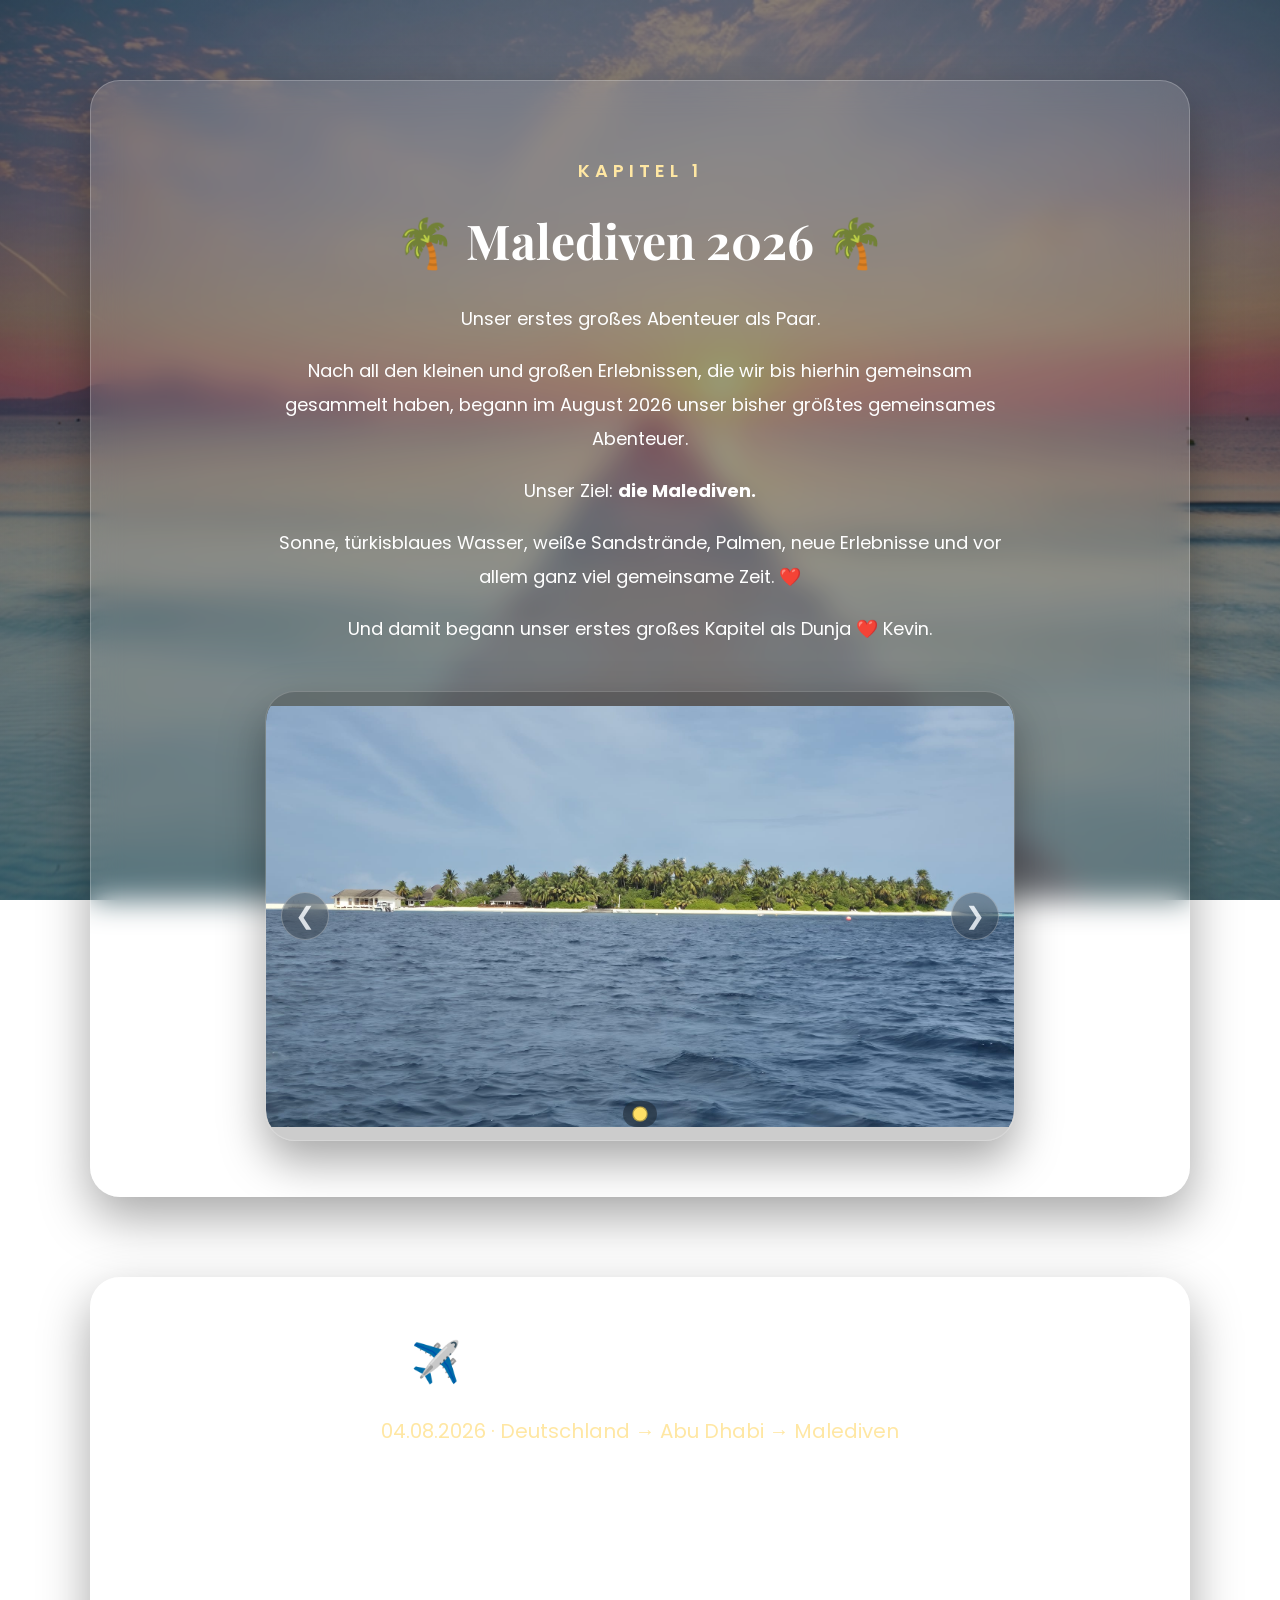
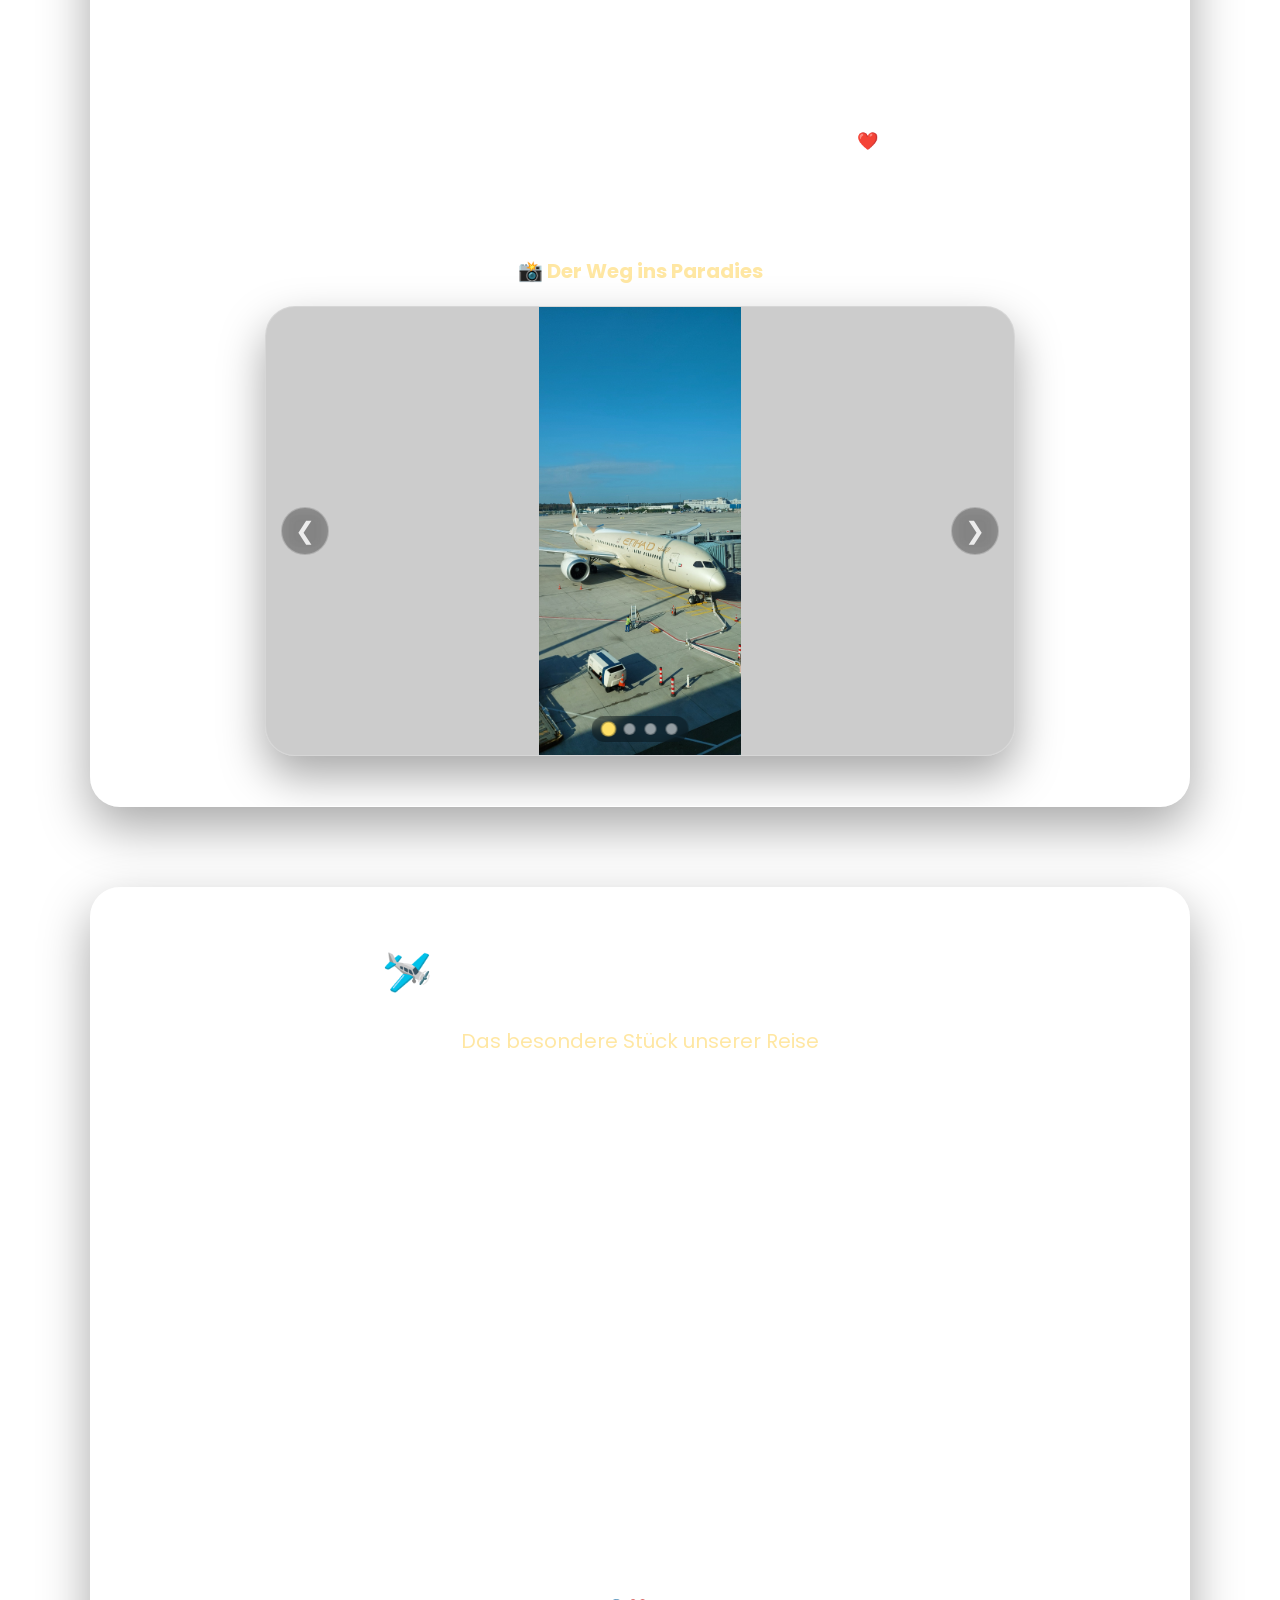
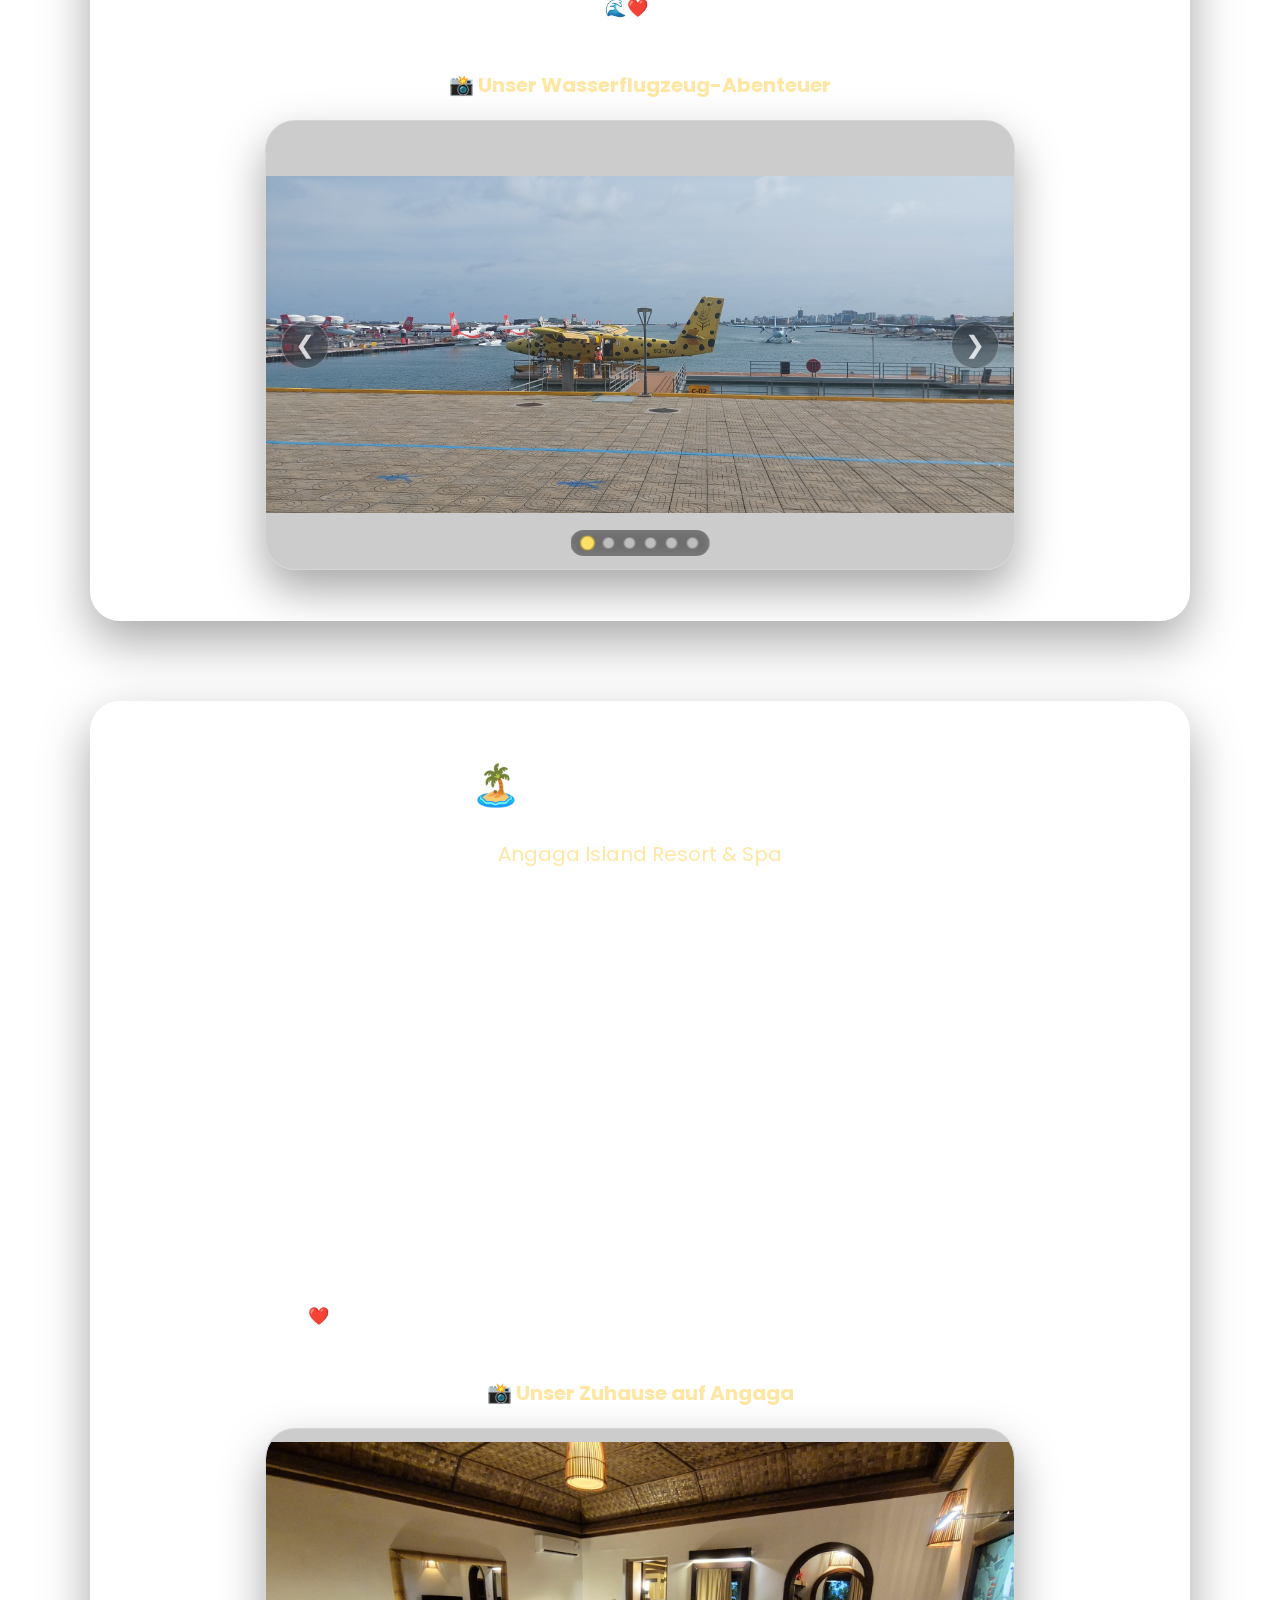
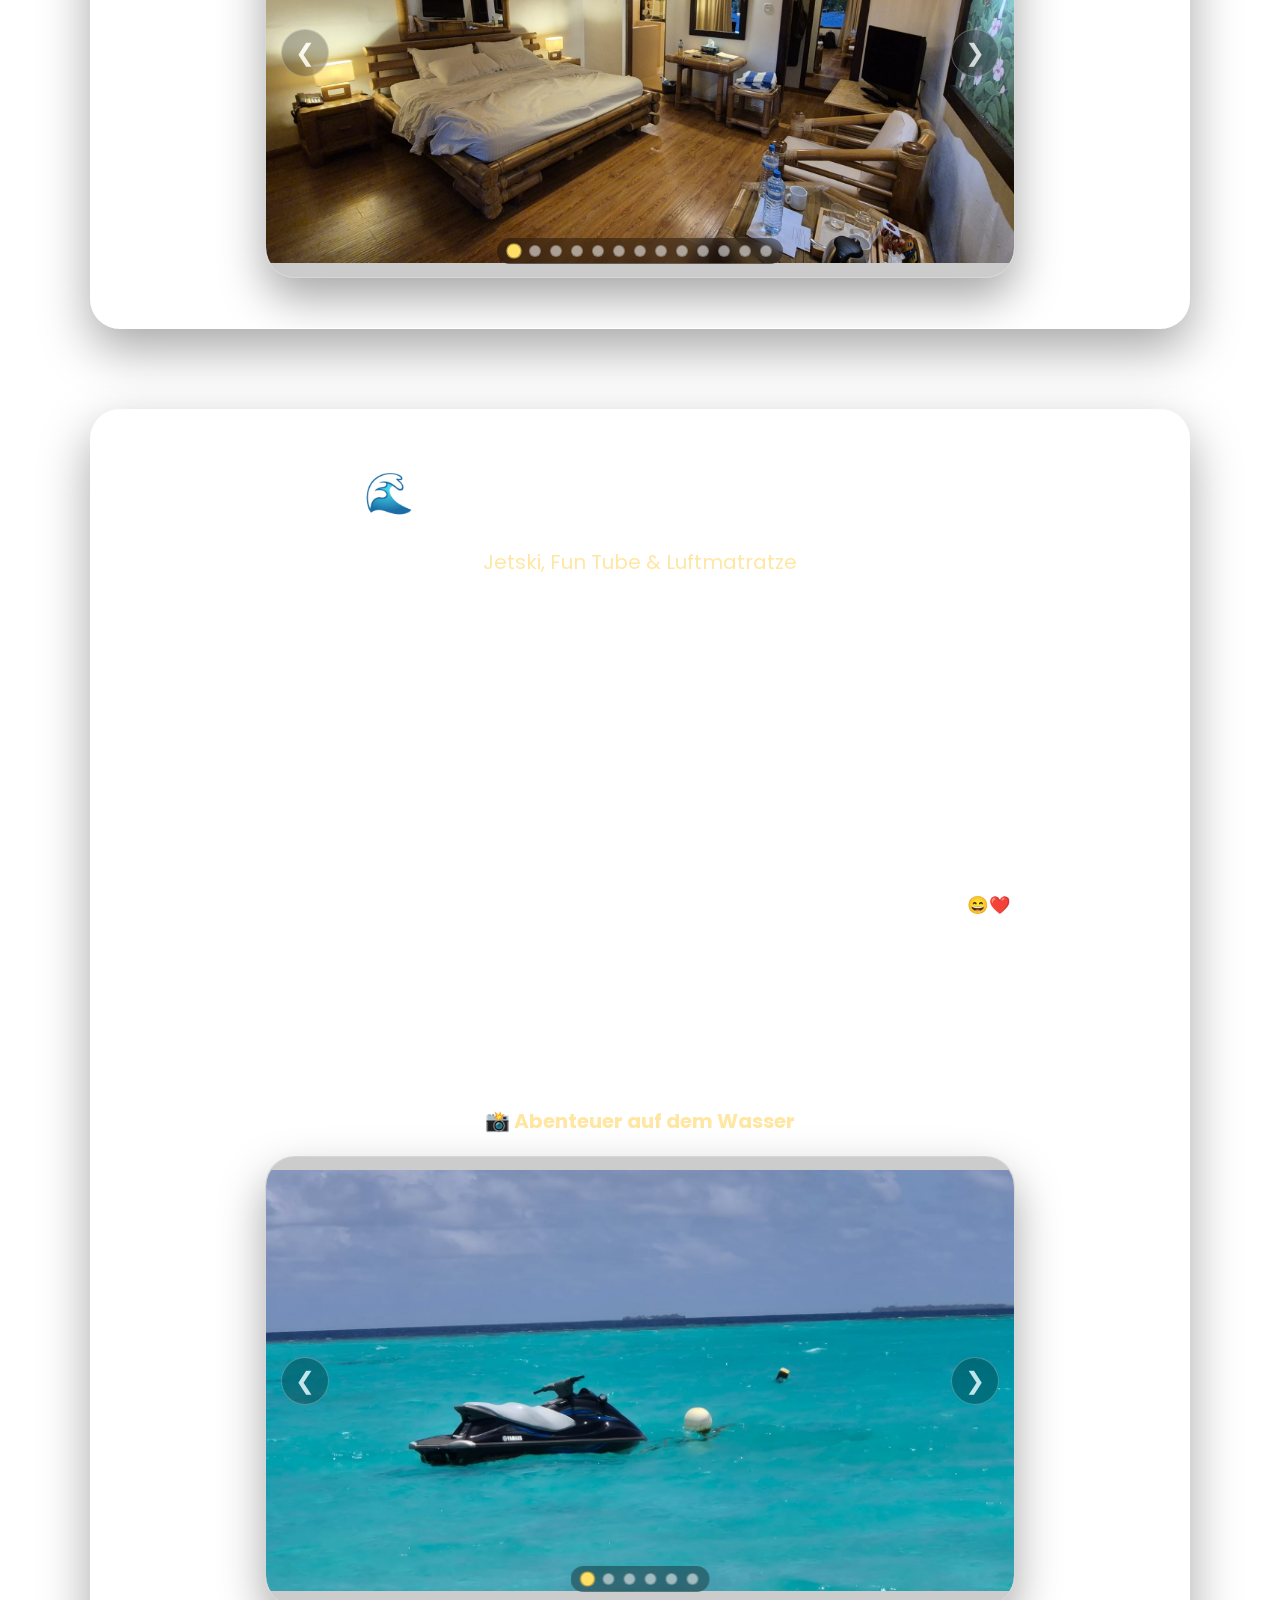
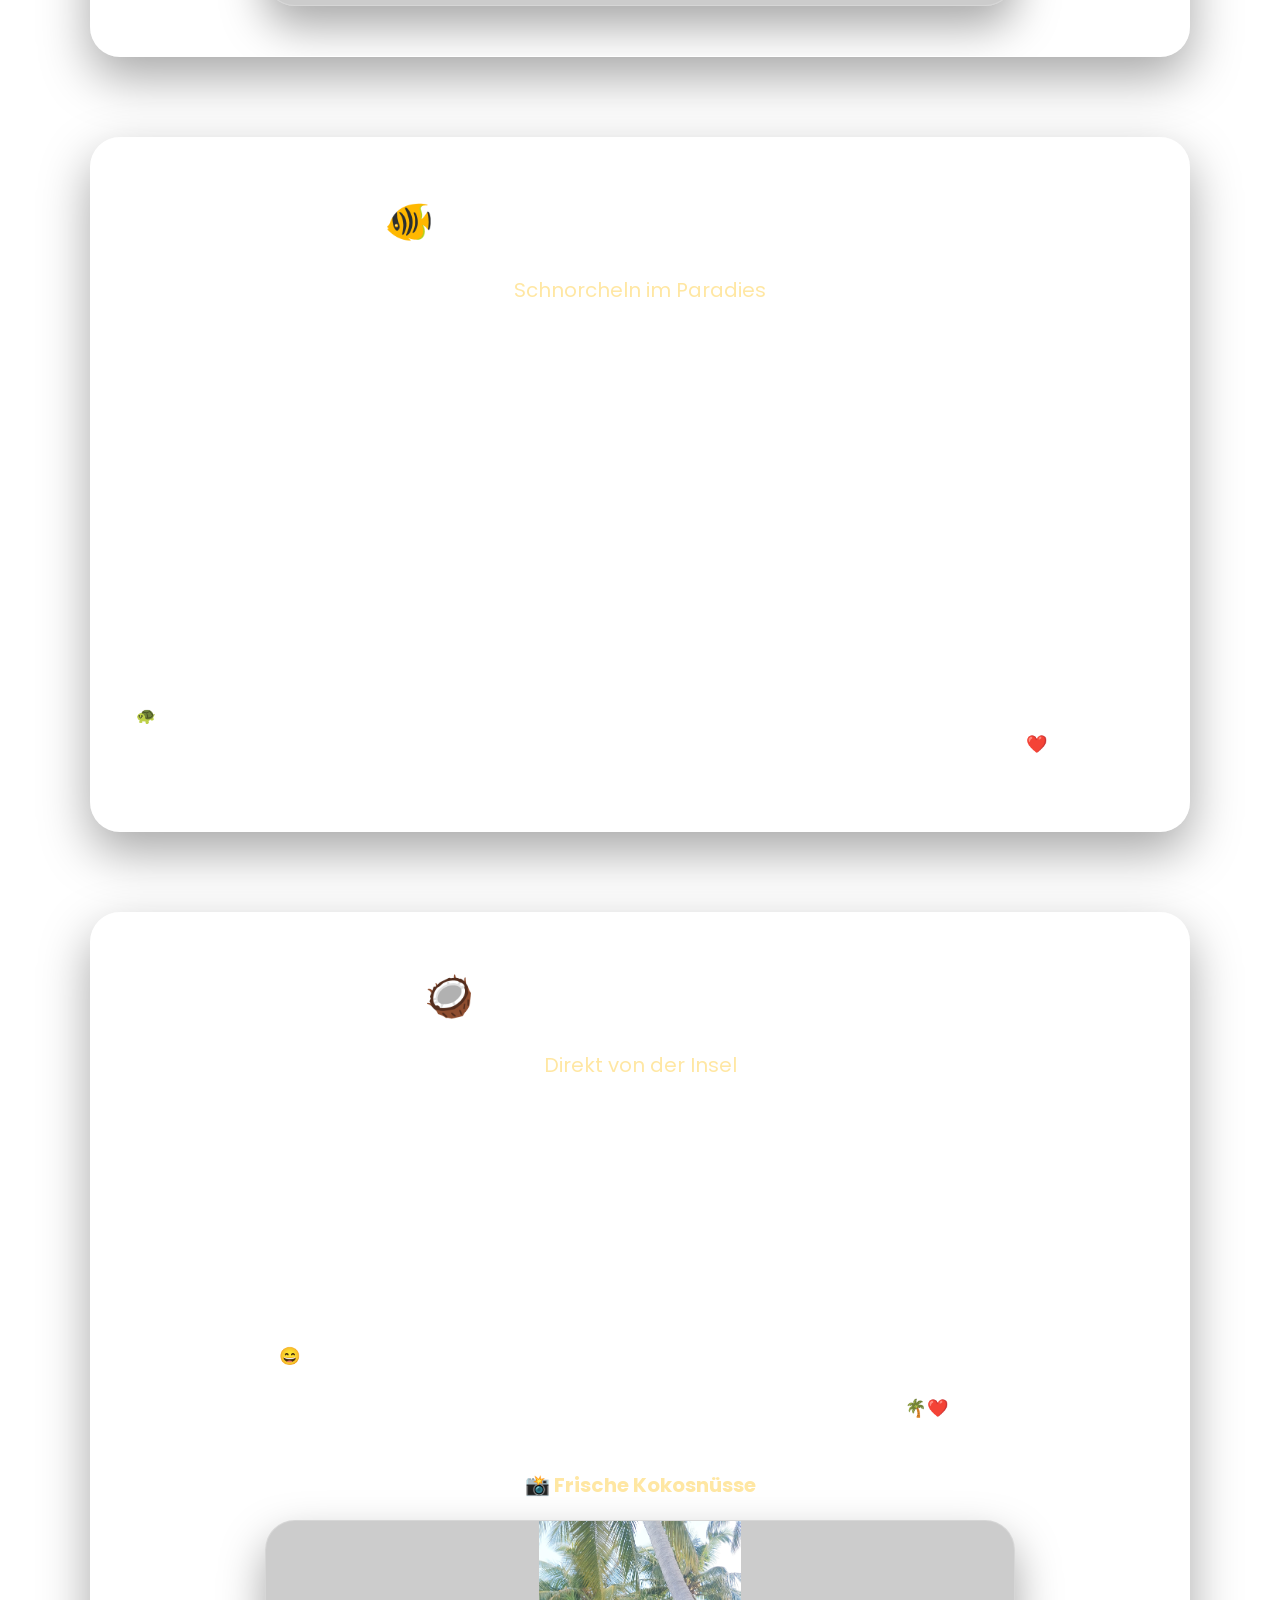
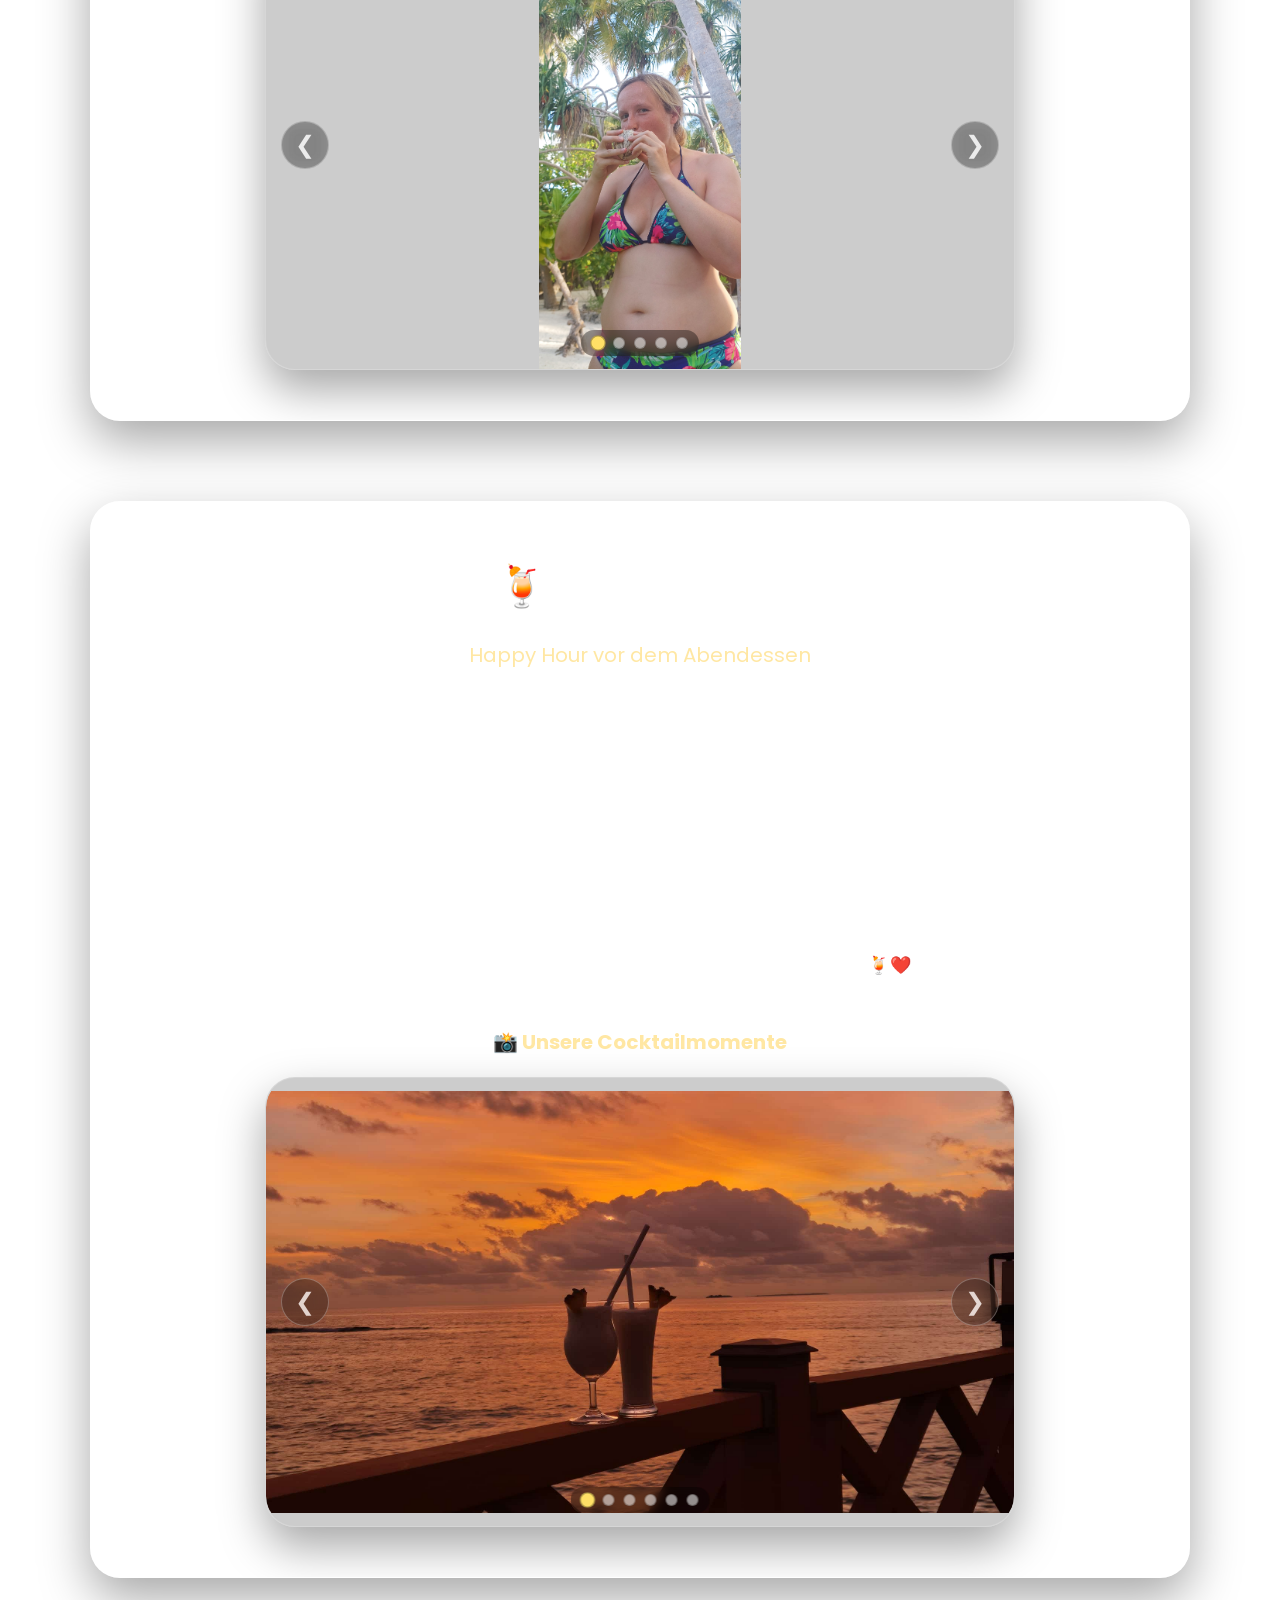
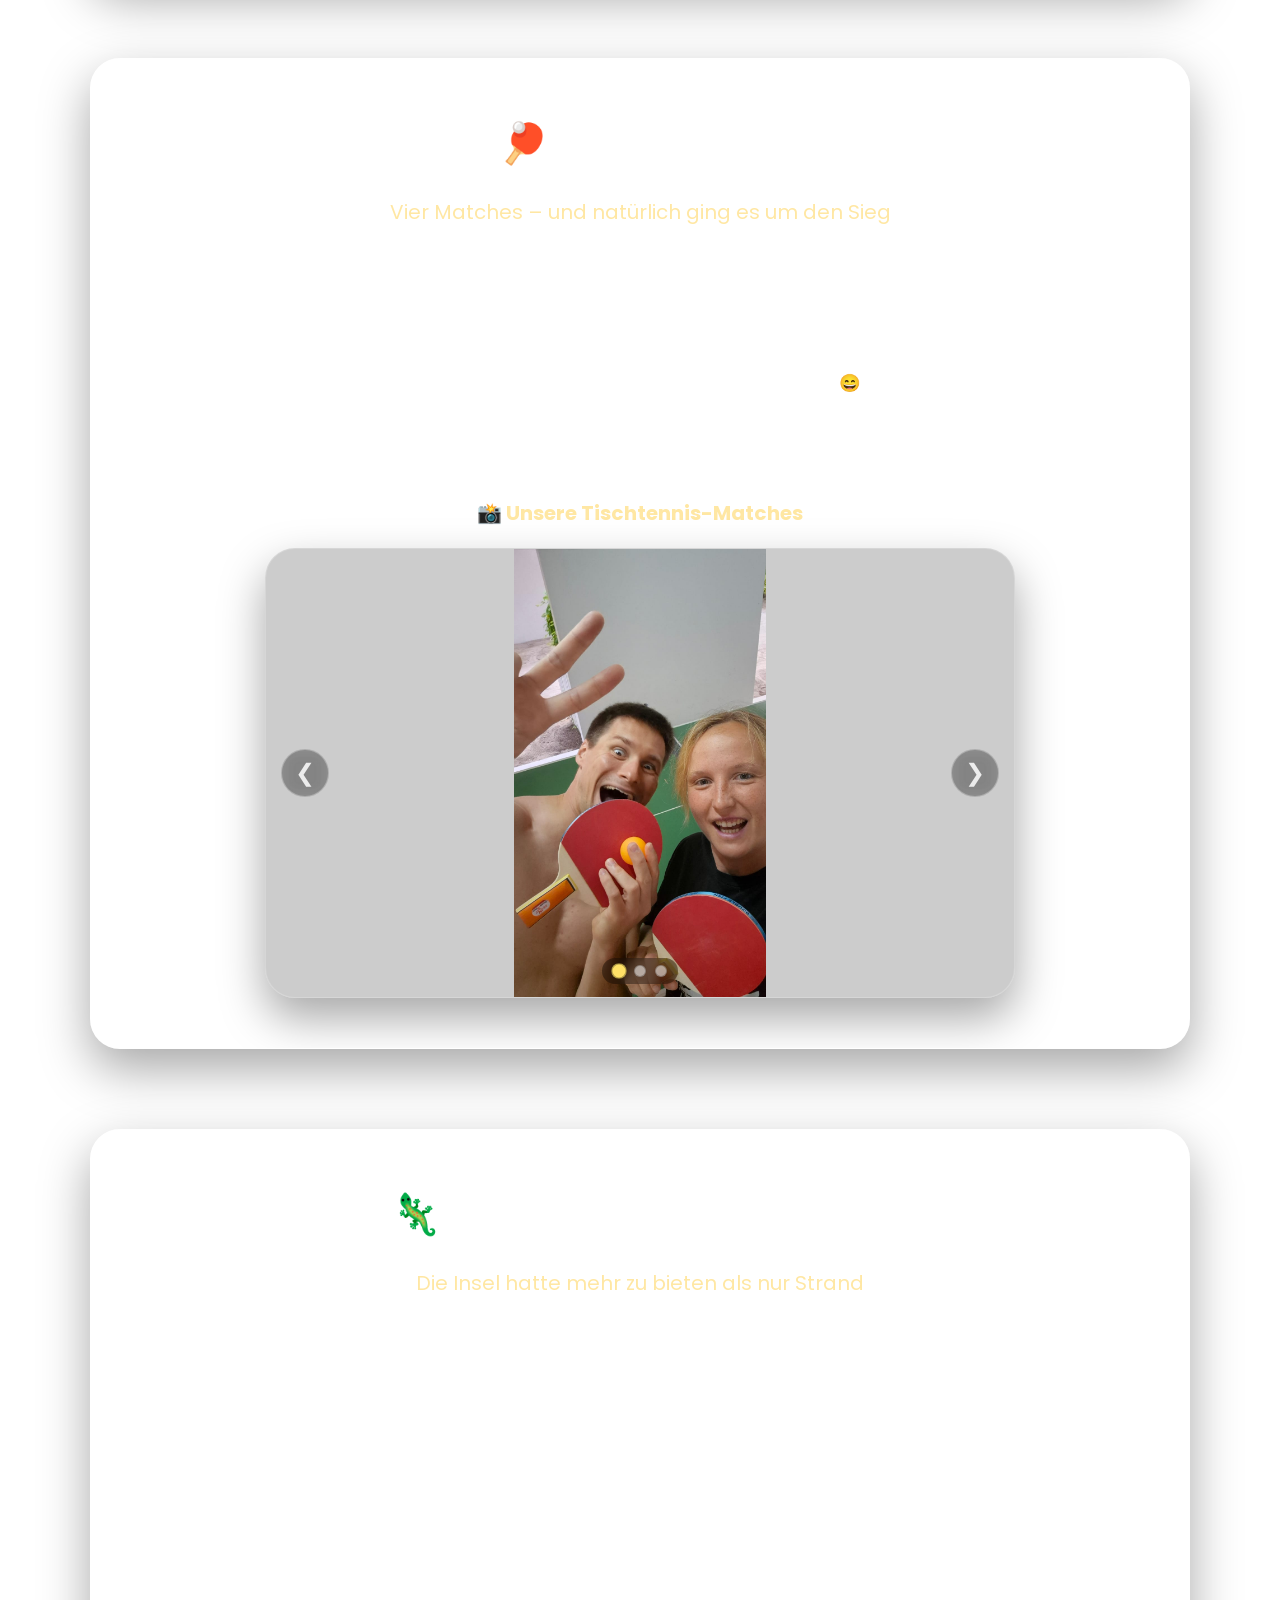
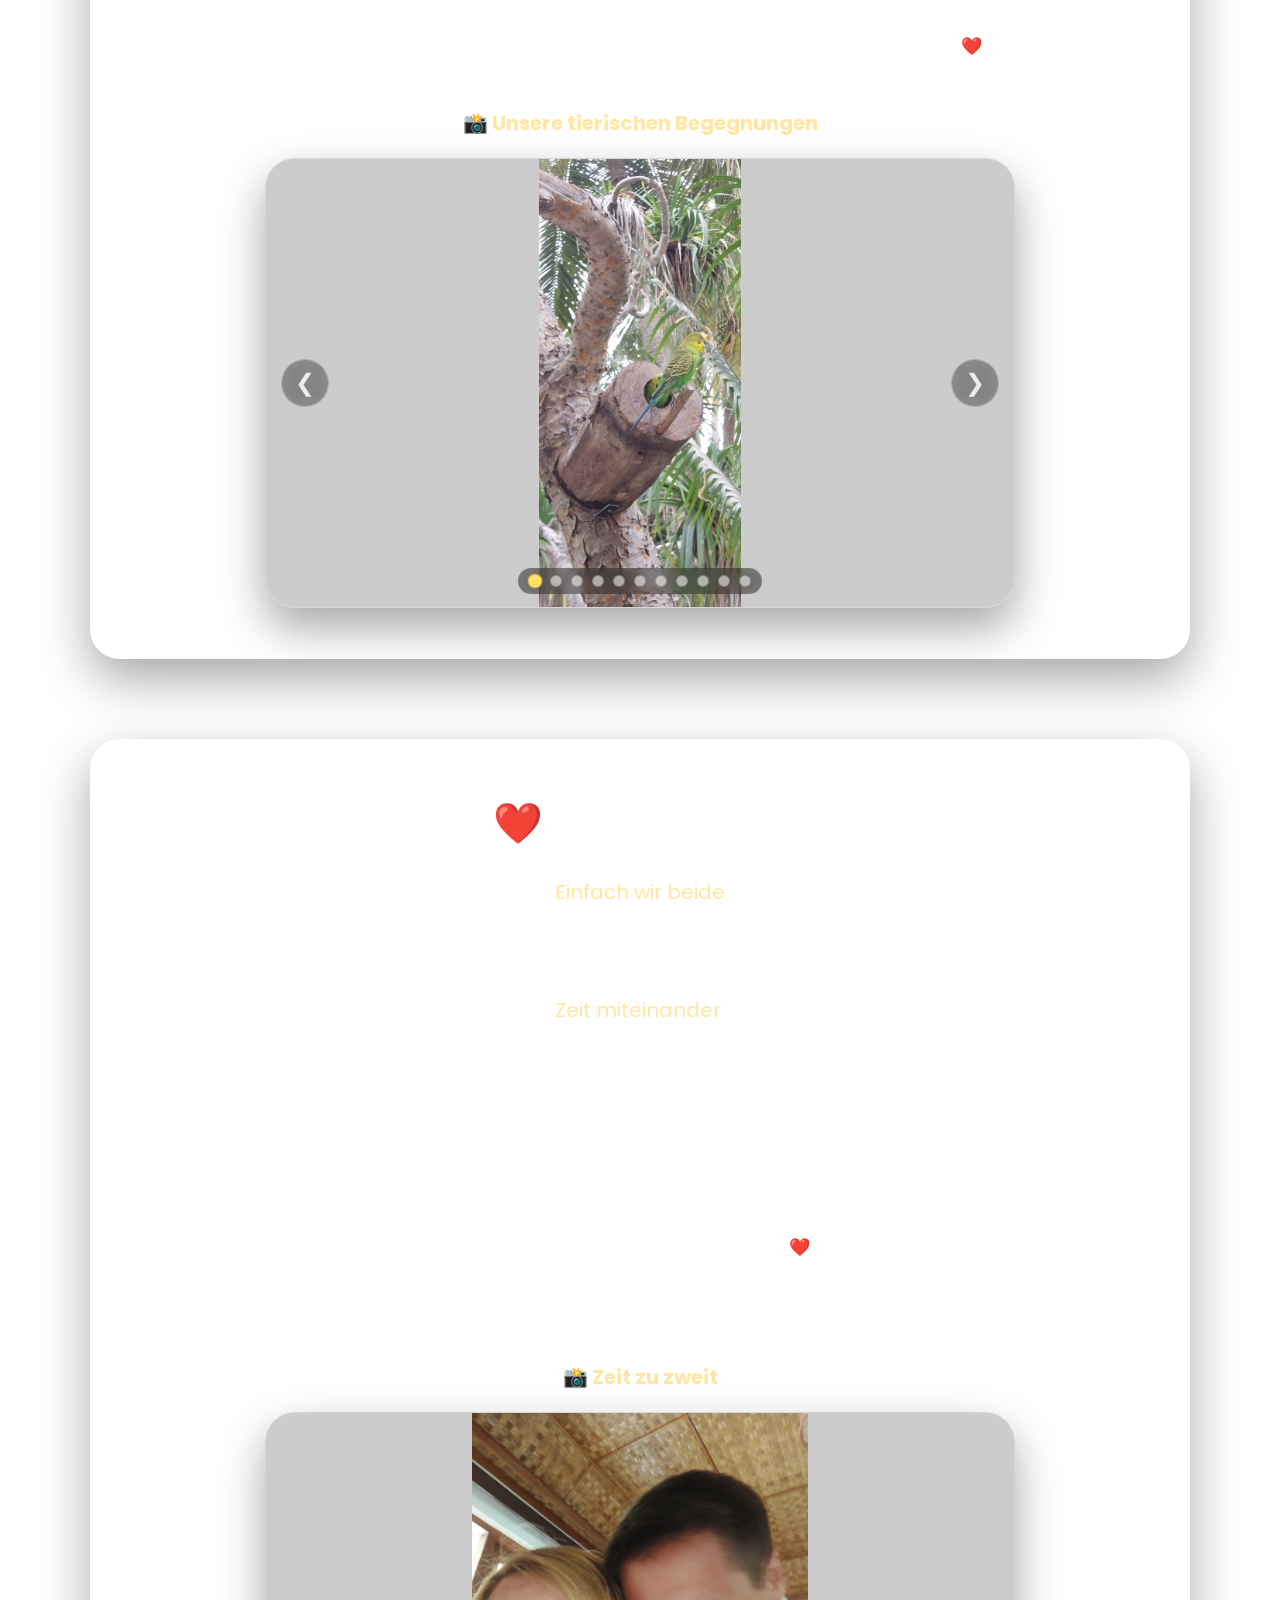
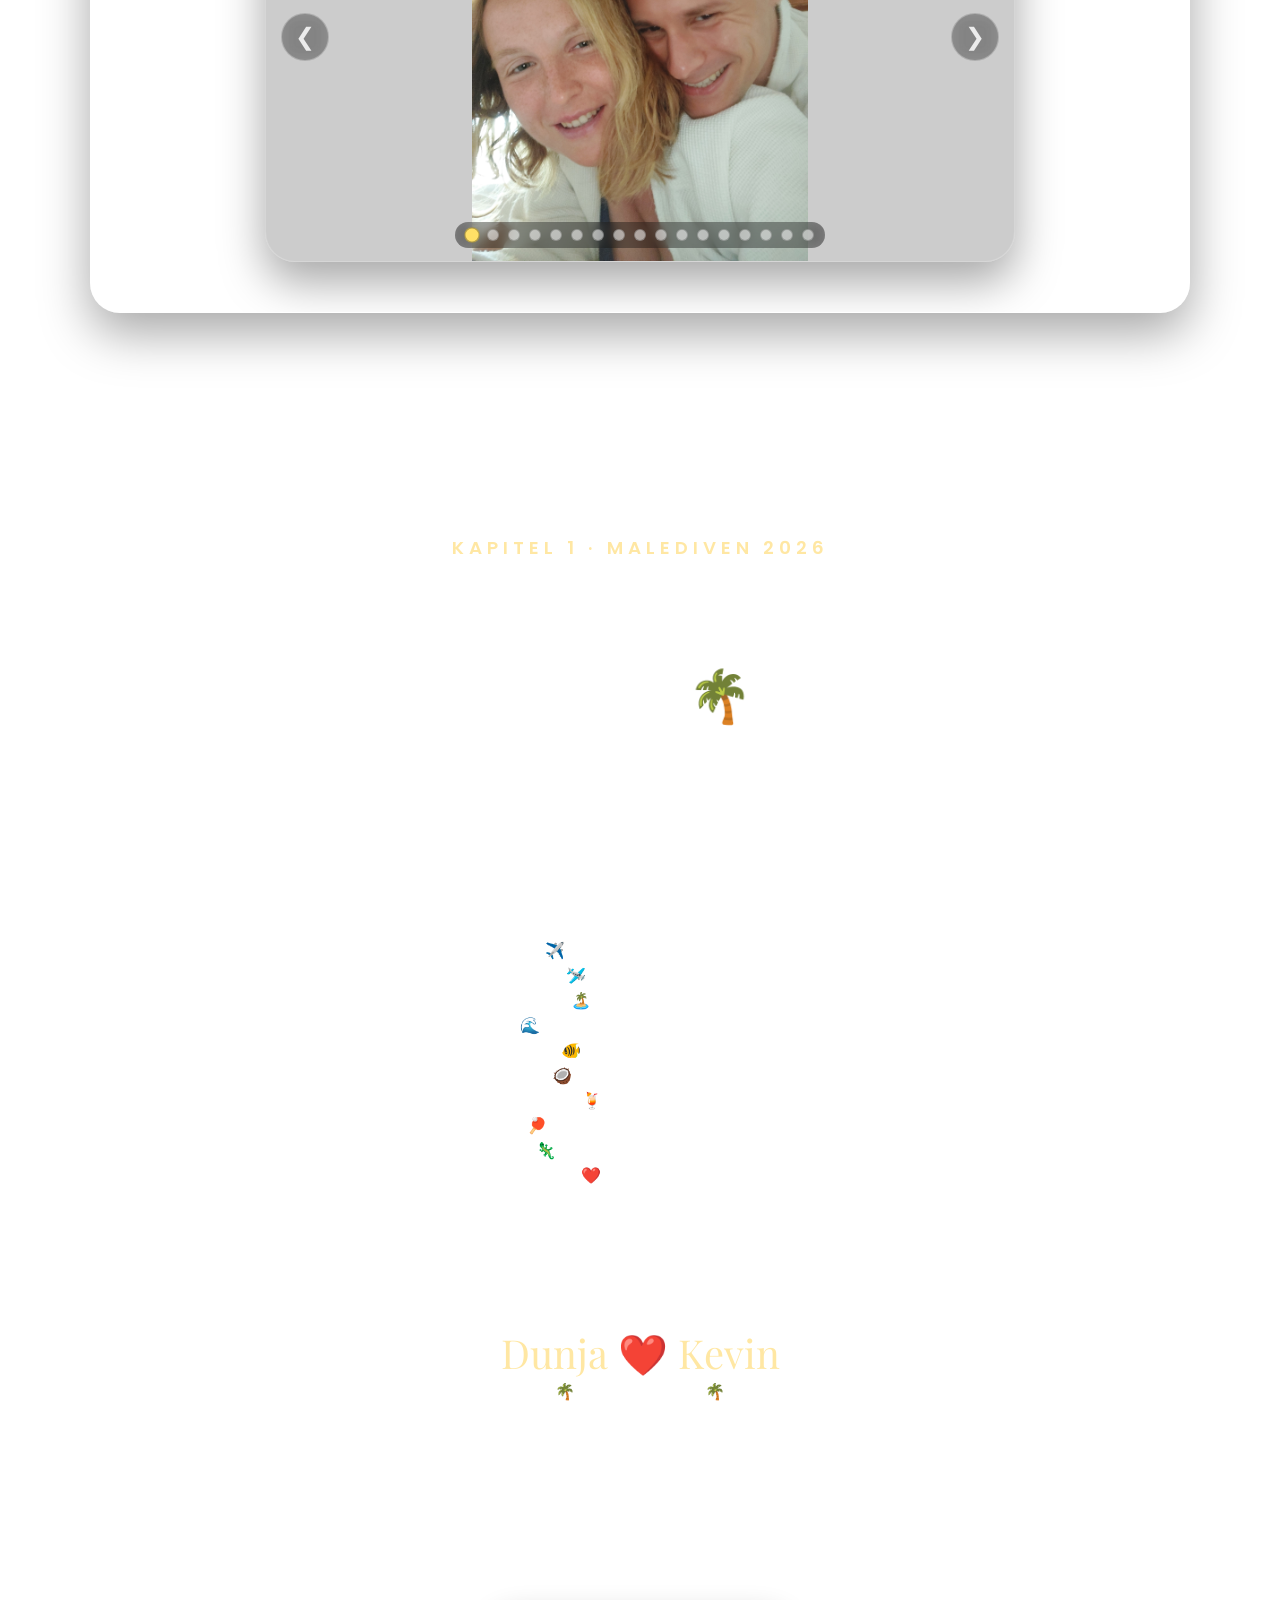
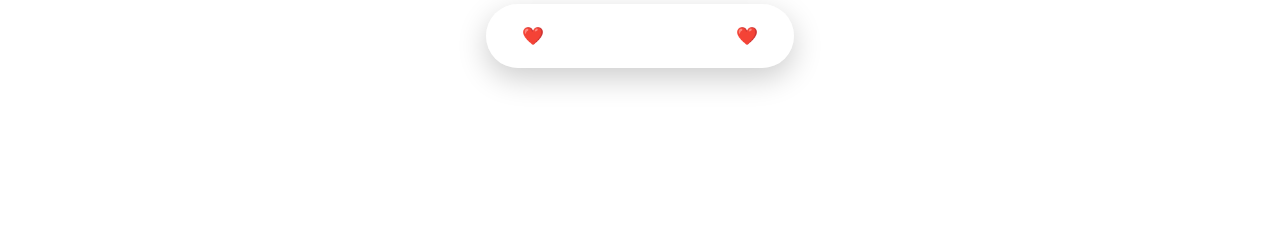
==== commit 1c3a3f85: "Simplify image navigation buttons and headings Refactor HTML structure for image navigation buttons " ====
--- a/index.html
+++ b/index.html
@@ -26,9 +26,7 @@
 
         <p class="chapter">Kapitel 1</p>
 
-        <h1>
-            🌴 Malediven 2026 🌴
-        </h1>
+        <h1>🌴 Malediven 2026 🌴</h1>
 
         <p class="story-intro-lead">
             Unser erstes großes Abenteuer als Paar.
@@ -63,8 +61,19 @@
                      class="memory-image"
                      alt="Dunja und Kevin – Malediven 2026">
 
-
-                </div>
+                <button class="memory-arrow memory-arrow-left"
+                        type="button"
+                        aria-label="Vorheriges Bild">
+                    ❮
+                </button>
+
+                <button class="memory-arrow memory-arrow-right"
+                        type="button"
+                        aria-label="Nächstes Bild">
+                    ❯
+                </button>
+
+                <div class="memory-dots"></div>
 
             </div>
 
@@ -123,7 +132,6 @@
             aber am Ende wartete das Paradies.
         </p>
 
-
         <div class="memory-wrapper">
 
             <h4>📸 Der Weg ins Paradies</h4>
@@ -145,23 +153,20 @@
                 <img src="images/derweginsparadies-4.jpg"
                      class="memory-image"
                      alt="Auf dem Weg ins Paradies – Erinnerung 4">
-<button class="memory-arrow memory-arrow-left"
-        type="button"
-        aria-label="Vorheriges Bild">
-    ❮
-</button>
-
-<button class="memory-arrow memory-arrow-right"
-        type="button"
-        aria-label="Nächstes Bild">
-    ❯
-</button>
-
-<div class="memory-dots"></div>
+
+                <button class="memory-arrow memory-arrow-left"
+                        type="button"
+                        aria-label="Vorheriges Bild">
+                    ❮
+                </button>
+
+                <button class="memory-arrow memory-arrow-right"
+                        type="button"
+                        aria-label="Nächstes Bild">
+                    ❯
+                </button>
 
                 <div class="memory-dots"></div>
-
-                </div>
 
             </div>
 
@@ -230,7 +235,6 @@
             Ein Transfer, den man definitiv nicht jeden Tag erlebt. 🌊❤️
         </p>
 
-
         <div class="memory-wrapper">
 
             <h4>📸 Unser Wasserflugzeug-Abenteuer</h4>
@@ -260,24 +264,20 @@
                 <img src="images/mitdemwasserflugzeug-6.jpg"
                      class="memory-image"
                      alt="Wasserflugzeug – Erinnerung 6">
-<button class="memory-arrow memory-arrow-left"
-        type="button"
-        aria-label="Vorheriges Bild">
-    ❮
-</button>
-
-<button class="memory-arrow memory-arrow-right"
-        type="button"
-        aria-label="Nächstes Bild">
-    ❯
-</button>
-
-<div class="memory-dots"></div>
+
+                <button class="memory-arrow memory-arrow-left"
+                        type="button"
+                        aria-label="Vorheriges Bild">
+                    ❮
+                </button>
+
+                <button class="memory-arrow memory-arrow-right"
+                        type="button"
+                        aria-label="Nächstes Bild">
+                    ❯
+                </button>
 
                 <div class="memory-dots"></div>
-
-
-                </div>
 
             </div>
 
@@ -339,7 +339,6 @@
             das Paradies genießen. ❤️
         </p>
 
-
         <div class="memory-wrapper">
 
             <h4>📸 Unser Zuhause auf Angaga</h4>
@@ -397,24 +396,20 @@
                 <img src="images/unserzuhause-13.jpg"
                      class="memory-image"
                      alt="Unser Zuhause auf Angaga – Erinnerung 13">
-<button class="memory-arrow memory-arrow-left"
-        type="button"
-        aria-label="Vorheriges Bild">
-    ❮
-</button>
-
-<button class="memory-arrow memory-arrow-right"
-        type="button"
-        aria-label="Nächstes Bild">
-    ❯
-</button>
-
-<div class="memory-dots"></div>
+
+                <button class="memory-arrow memory-arrow-left"
+                        type="button"
+                        aria-label="Vorheriges Bild">
+                    ❮
+                </button>
+
+                <button class="memory-arrow memory-arrow-right"
+                        type="button"
+                        aria-label="Nächstes Bild">
+                    ❯
+                </button>
 
                 <div class="memory-dots"></div>
-
-
-                </div>
 
             </div>
 
@@ -479,7 +474,6 @@
             auf den Malediven konnten wir beides miteinander verbinden.
         </p>
 
-
         <div class="memory-wrapper">
 
             <h4>📸 Abenteuer auf dem Wasser</h4>
@@ -509,24 +503,20 @@
                 <img src="images/abenteueraufdemwasser-6.jpg"
                      class="memory-image"
                      alt="Abenteuer auf dem Wasser – Erinnerung 6">
-<button class="memory-arrow memory-arrow-left"
-        type="button"
-        aria-label="Vorheriges Bild">
-    ❮
-</button>
-
-<button class="memory-arrow memory-arrow-right"
-        type="button"
-        aria-label="Nächstes Bild">
-    ❯
-</button>
-
-<div class="memory-dots"></div>
+
+                <button class="memory-arrow memory-arrow-left"
+                        type="button"
+                        aria-label="Vorheriges Bild">
+                    ❮
+                </button>
+
+                <button class="memory-arrow memory-arrow-right"
+                        type="button"
+                        aria-label="Nächstes Bild">
+                    ❯
+                </button>
 
                 <div class="memory-dots"></div>
-
-
-                </div>
 
             </div>
 
@@ -645,7 +635,6 @@
             das einfach zum Urlaub dazugehört hat. 🌴❤️
         </p>
 
-
         <div class="memory-wrapper">
 
             <h4>📸 Frische Kokosnüsse</h4>
@@ -671,24 +660,20 @@
                 <img src="images/kokosnuesse-5.jpg"
                      class="memory-image"
                      alt="Frische Kokosnüsse – Erinnerung 5">
-<button class="memory-arrow memory-arrow-left"
-        type="button"
-        aria-label="Vorheriges Bild">
-    ❮
-</button>
-
-<button class="memory-arrow memory-arrow-right"
-        type="button"
-        aria-label="Nächstes Bild">
-    ❯
-</button>
-
-<div class="memory-dots"></div>
+
+                <button class="memory-arrow memory-arrow-left"
+                        type="button"
+                        aria-label="Vorheriges Bild">
+                    ❮
+                </button>
+
+                <button class="memory-arrow memory-arrow-right"
+                        type="button"
+                        aria-label="Nächstes Bild">
+                    ❯
+                </button>
 
                 <div class="memory-dots"></div>
-
-
-                </div>
 
             </div>
 
@@ -740,7 +725,6 @@
             die unseren Urlaub so besonders gemacht haben. 🍹❤️
         </p>
 
-
         <div class="memory-wrapper">
 
             <h4>📸 Unsere Cocktailmomente</h4>
@@ -770,24 +754,20 @@
                 <img src="images/cocktails-6.jpg"
                      class="memory-image"
                      alt="Cocktail – Erinnerung 6">
-<button class="memory-arrow memory-arrow-left"
-        type="button"
-        aria-label="Vorheriges Bild">
-    ❮
-</button>
-
-<button class="memory-arrow memory-arrow-right"
-        type="button"
-        aria-label="Nächstes Bild">
-    ❯
-</button>
-
-<div class="memory-dots"></div>
+
+                <button class="memory-arrow memory-arrow-left"
+                        type="button"
+                        aria-label="Vorheriges Bild">
+                    ❮
+                </button>
+
+                <button class="memory-arrow memory-arrow-right"
+                        type="button"
+                        aria-label="Nächstes Bild">
+                    ❯
+                </button>
 
                 <div class="memory-dots"></div>
-
-
-                </div>
 
             </div>
 
@@ -834,7 +814,6 @@
             gemeinsame Momente, an die wir uns gerne erinnern.
         </p>
 
-
         <div class="memory-wrapper">
 
             <h4>📸 Unsere Tischtennis-Matches</h4>
@@ -852,24 +831,20 @@
                 <img src="images/tischtennis-3.jpg"
                      class="memory-image"
                      alt="Tischtennis – Erinnerung 3">
-<button class="memory-arrow memory-arrow-left"
-        type="button"
-        aria-label="Vorheriges Bild">
-    ❮
-</button>
-
-<button class="memory-arrow memory-arrow-right"
-        type="button"
-        aria-label="Nächstes Bild">
-    ❯
-</button>
-
-<div class="memory-dots"></div>
+
+                <button class="memory-arrow memory-arrow-left"
+                        type="button"
+                        aria-label="Vorheriges Bild">
+                    ❮
+                </button>
+
+                <button class="memory-arrow memory-arrow-right"
+                        type="button"
+                        aria-label="Nächstes Bild">
+                    ❯
+                </button>
 
                 <div class="memory-dots"></div>
-
-
-                </div>
 
             </div>
 
@@ -930,7 +905,6 @@
             immer wieder zu einer kleinen Entdeckungstour. ❤️
         </p>
 
-
         <div class="memory-wrapper">
 
             <h4>📸 Unsere tierischen Begegnungen</h4>
@@ -980,24 +954,20 @@
                 <img src="images/tierischebegegnungen-11.jpg"
                      class="memory-image"
                      alt="Tierische Begegnung – Erinnerung 11">
-<button class="memory-arrow memory-arrow-left"
-        type="button"
-        aria-label="Vorheriges Bild">
-    ❮
-</button>
-
-<button class="memory-arrow memory-arrow-right"
-        type="button"
-        aria-label="Nächstes Bild">
-    ❯
-</button>
-
-<div class="memory-dots"></div>
+
+                <button class="memory-arrow memory-arrow-left"
+                        type="button"
+                        aria-label="Vorheriges Bild">
+                    ❮
+                </button>
+
+                <button class="memory-arrow memory-arrow-right"
+                        type="button"
+                        aria-label="Nächstes Bild">
+                    ❯
+                </button>
 
                 <div class="memory-dots"></div>
-
-
-                </div>
 
             </div>
 
@@ -1059,7 +1029,6 @@
             gemeinsam, Seite an Seite.
         </p>
 
-
         <div class="memory-wrapper">
 
             <h4>📸 Zeit zu zweit</h4>
@@ -1133,24 +1102,20 @@
                 <img src="images/zeitzuzweit-17.jpg"
                      class="memory-image"
                      alt="Zeit zu zweit – Erinnerung 17">
-<button class="memory-arrow memory-arrow-left"
-        type="button"
-        aria-label="Vorheriges Bild">
-    ❮
-</button>
-
-<button class="memory-arrow memory-arrow-right"
-        type="button"
-        aria-label="Nächstes Bild">
-    ❯
-</button>
-
-<div class="memory-dots"></div>
+
+                <button class="memory-arrow memory-arrow-left"
+                        type="button"
+                        aria-label="Vorheriges Bild">
+                    ❮
+                </button>
+
+                <button class="memory-arrow memory-arrow-right"
+                        type="button"
+                        aria-label="Nächstes Bild">
+                    ❯
+                </button>
 
                 <div class="memory-dots"></div>
-
-
-                </div>
 
             </div>
 
@@ -1219,7 +1184,7 @@
 
 
     <!-- =====================================================
-         ZURÜCK / WEITER
+         ZURÜCK
     ====================================================== -->
 
     <div class="story-button">
@@ -1237,7 +1202,7 @@
      BILD-VIEWER
 ====================================================== -->
 
-<div id="imageViewer" onclick="closeImage()">
+<div id="imageViewer">
 
     <img id="bigImage"
          alt="Vergrößerte Erinnerung">
--- a/style.css
+++ b/style.css
@@ -169,7 +169,7 @@
 
 .story-intro {
 
-    max-width: 900px;
+    max-width: 1100px;
 
     margin: 80px auto;
 
@@ -372,7 +372,7 @@
 
 .maldives-intro {
 
-    max-width: 850px;
+    max-width: 1100px;
 
     margin: 0 auto 90px;
 
@@ -2133,6 +2133,21 @@
 /* =====================================================
    45. MOBILE
    ===================================================== */
+/* =====================================================
+   EINHEITLICHE GLASKARTEN
+   ===================================================== */
+
+.story,
+.story-intro,
+.maldives-intro {
+
+    width: 100%;
+    max-width: 1100px;
+
+    margin-left: auto;
+    margin-right: auto;
+
+}
 
 @media (max-width: 700px) {
 
@@ -2172,6 +2187,10 @@
 
         border-radius:
             25px;
+       
+           width: calc(100% - 30px);
+
+    max-width: 1100px;
 
     }
 
@@ -2180,8 +2199,9 @@
 
     width: calc(100% - 30px);
 
-    margin:
-        45px auto;
+    max-width: 1100px;
+
+    margin: 45px auto;
 
     padding:
         35px 22px;
@@ -2190,6 +2210,7 @@
         25px;
 
 }
+
 
 
     .story-intro h1 {
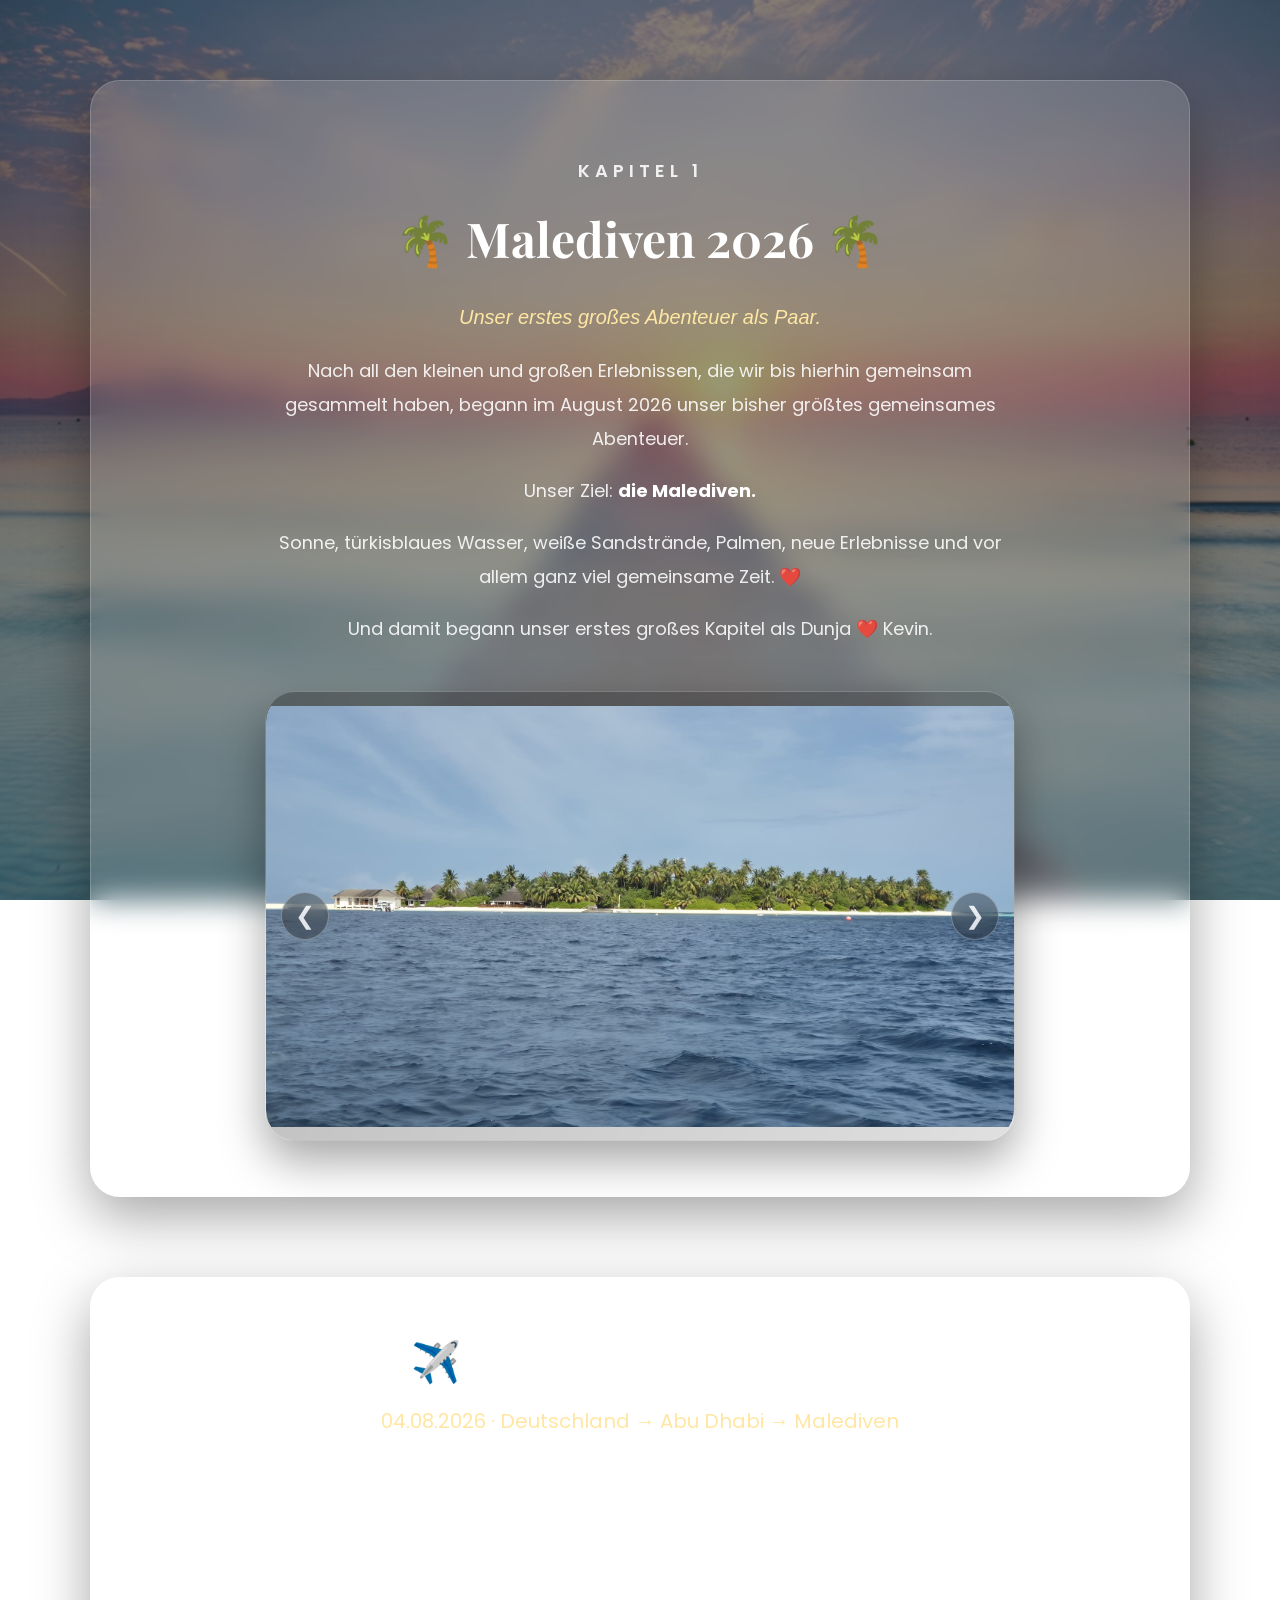
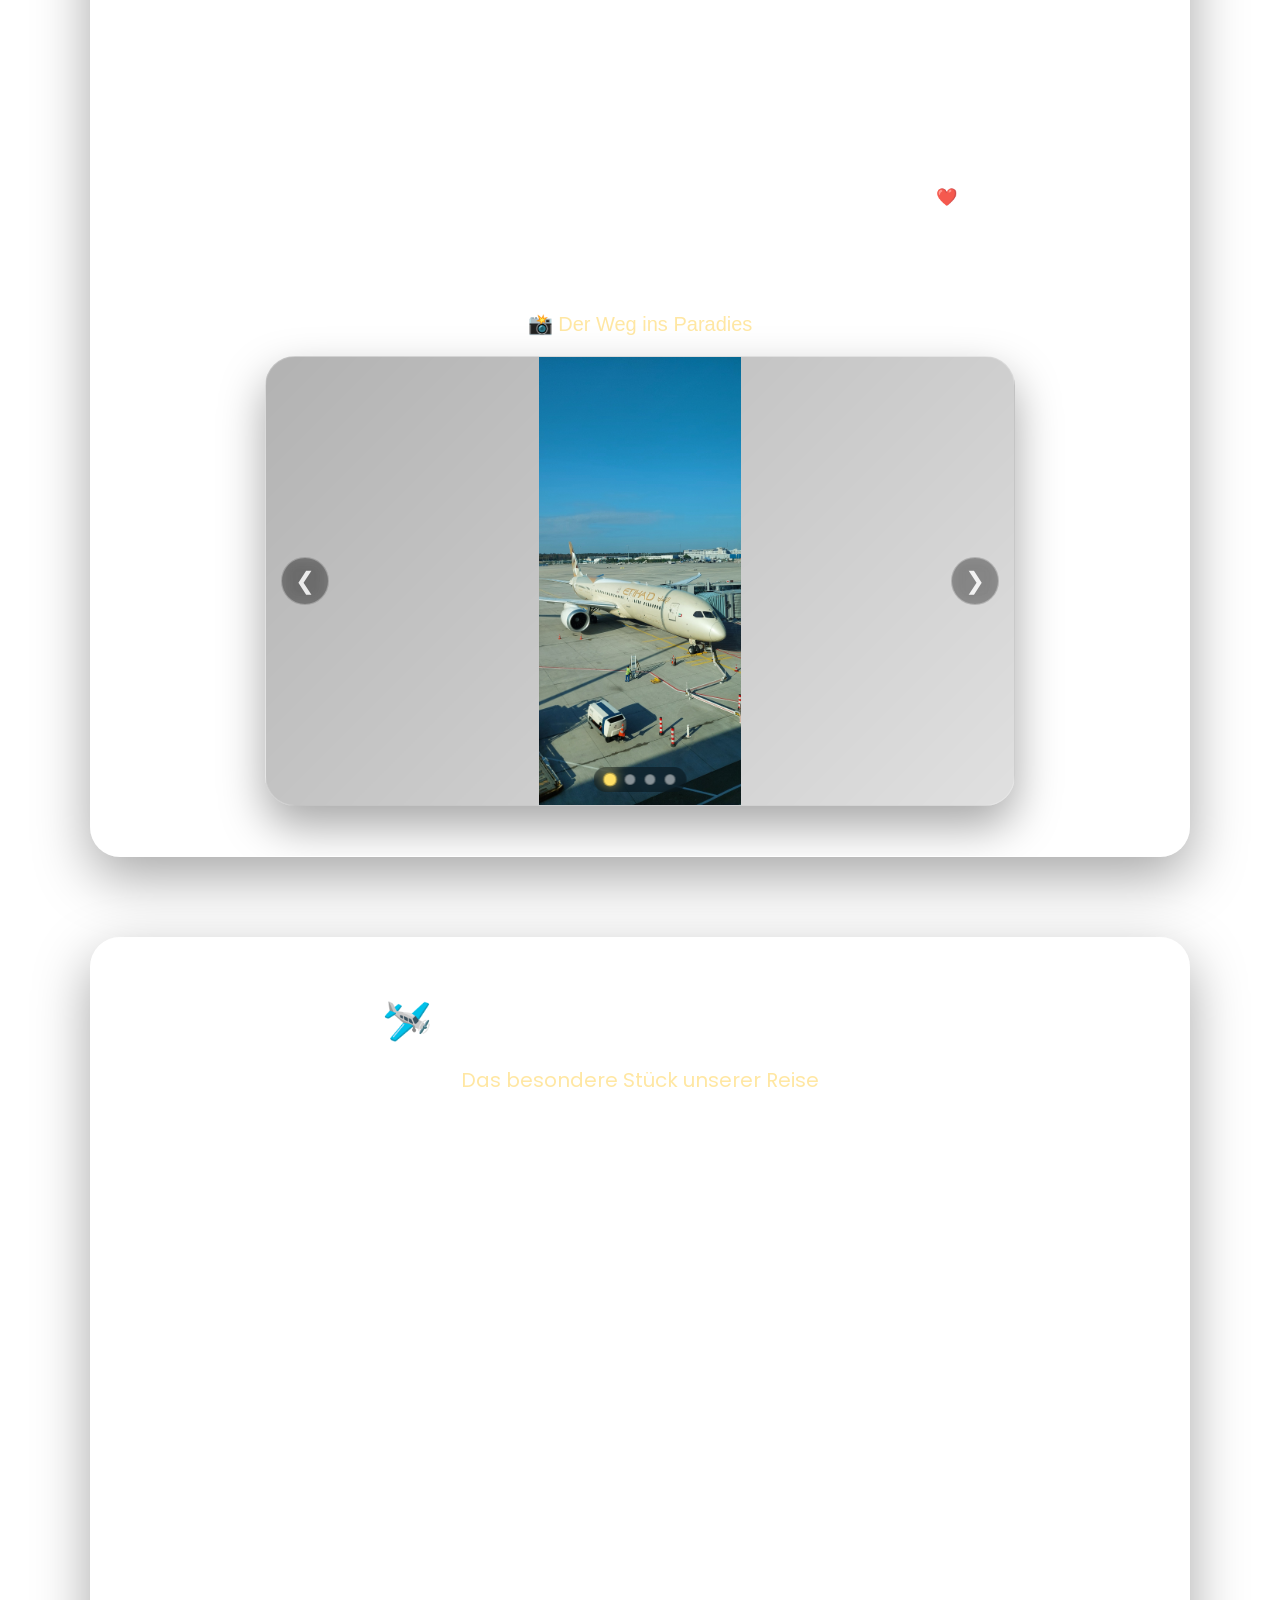
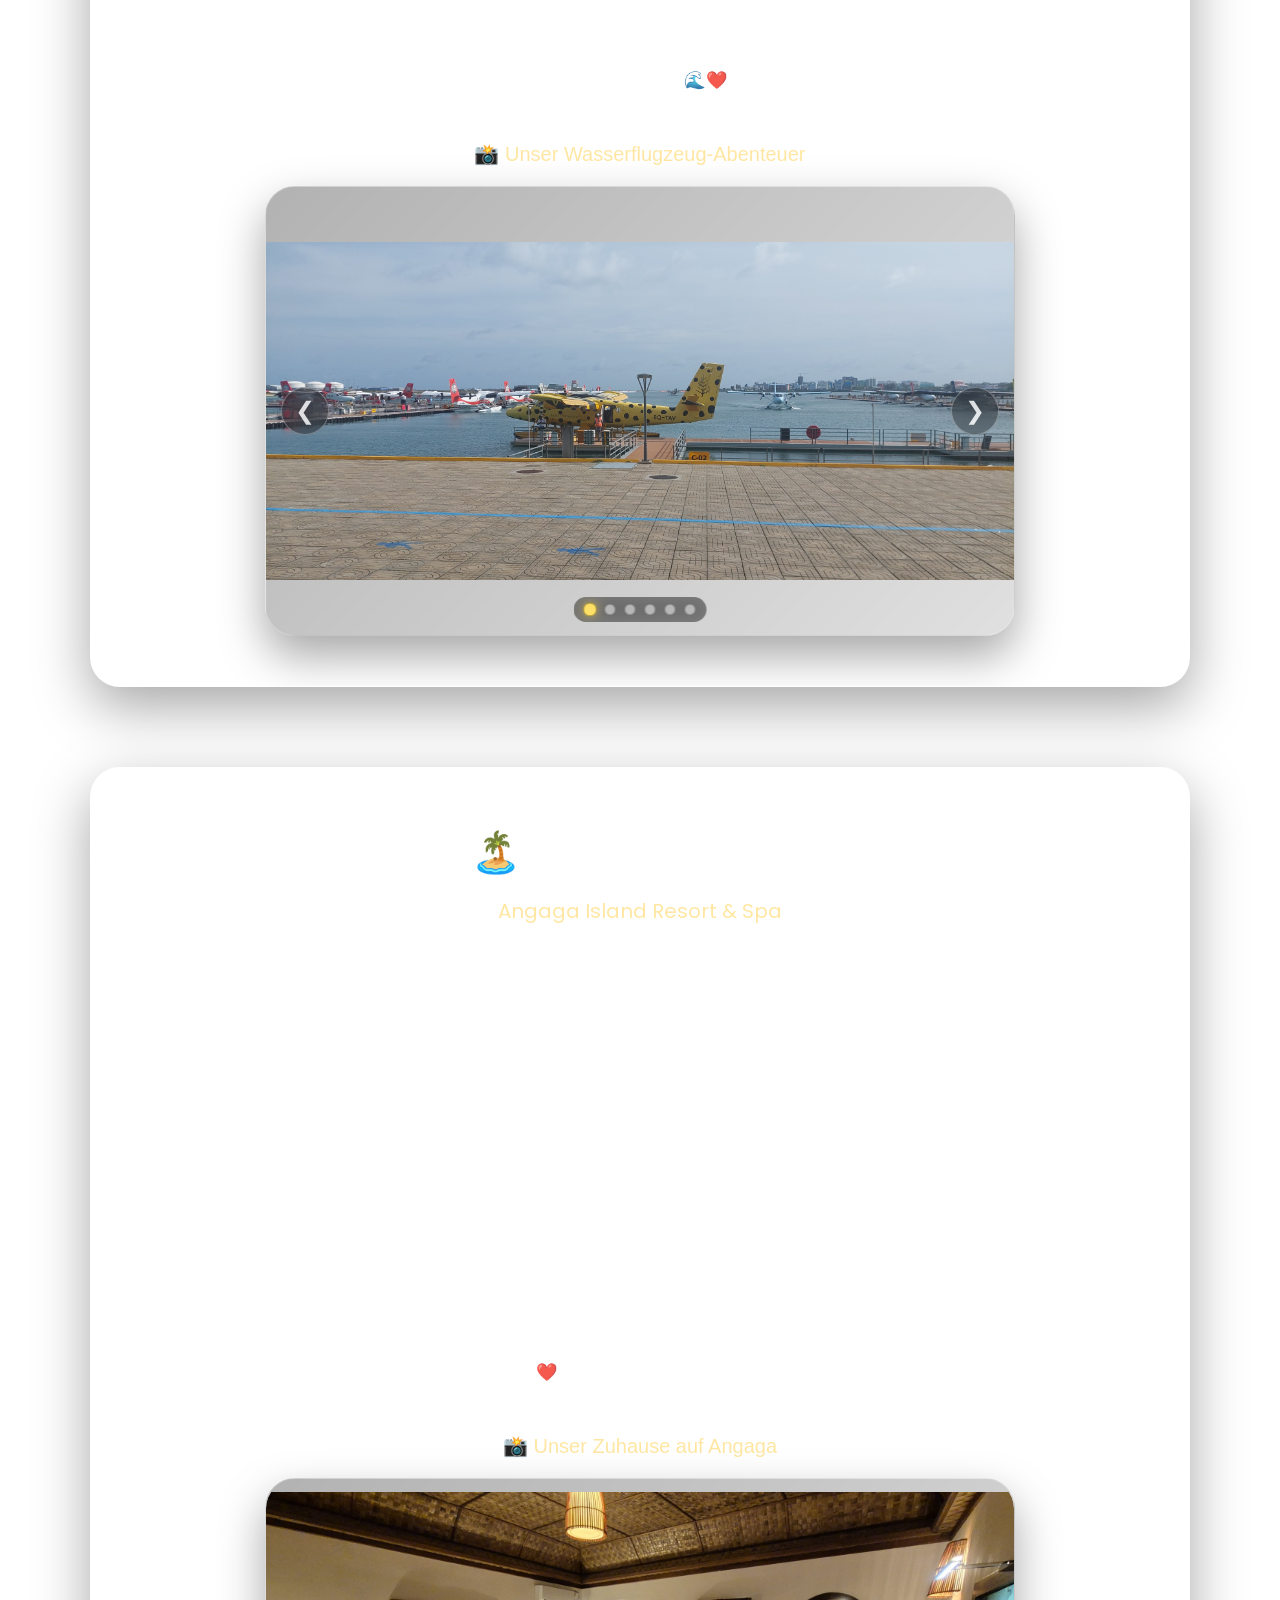
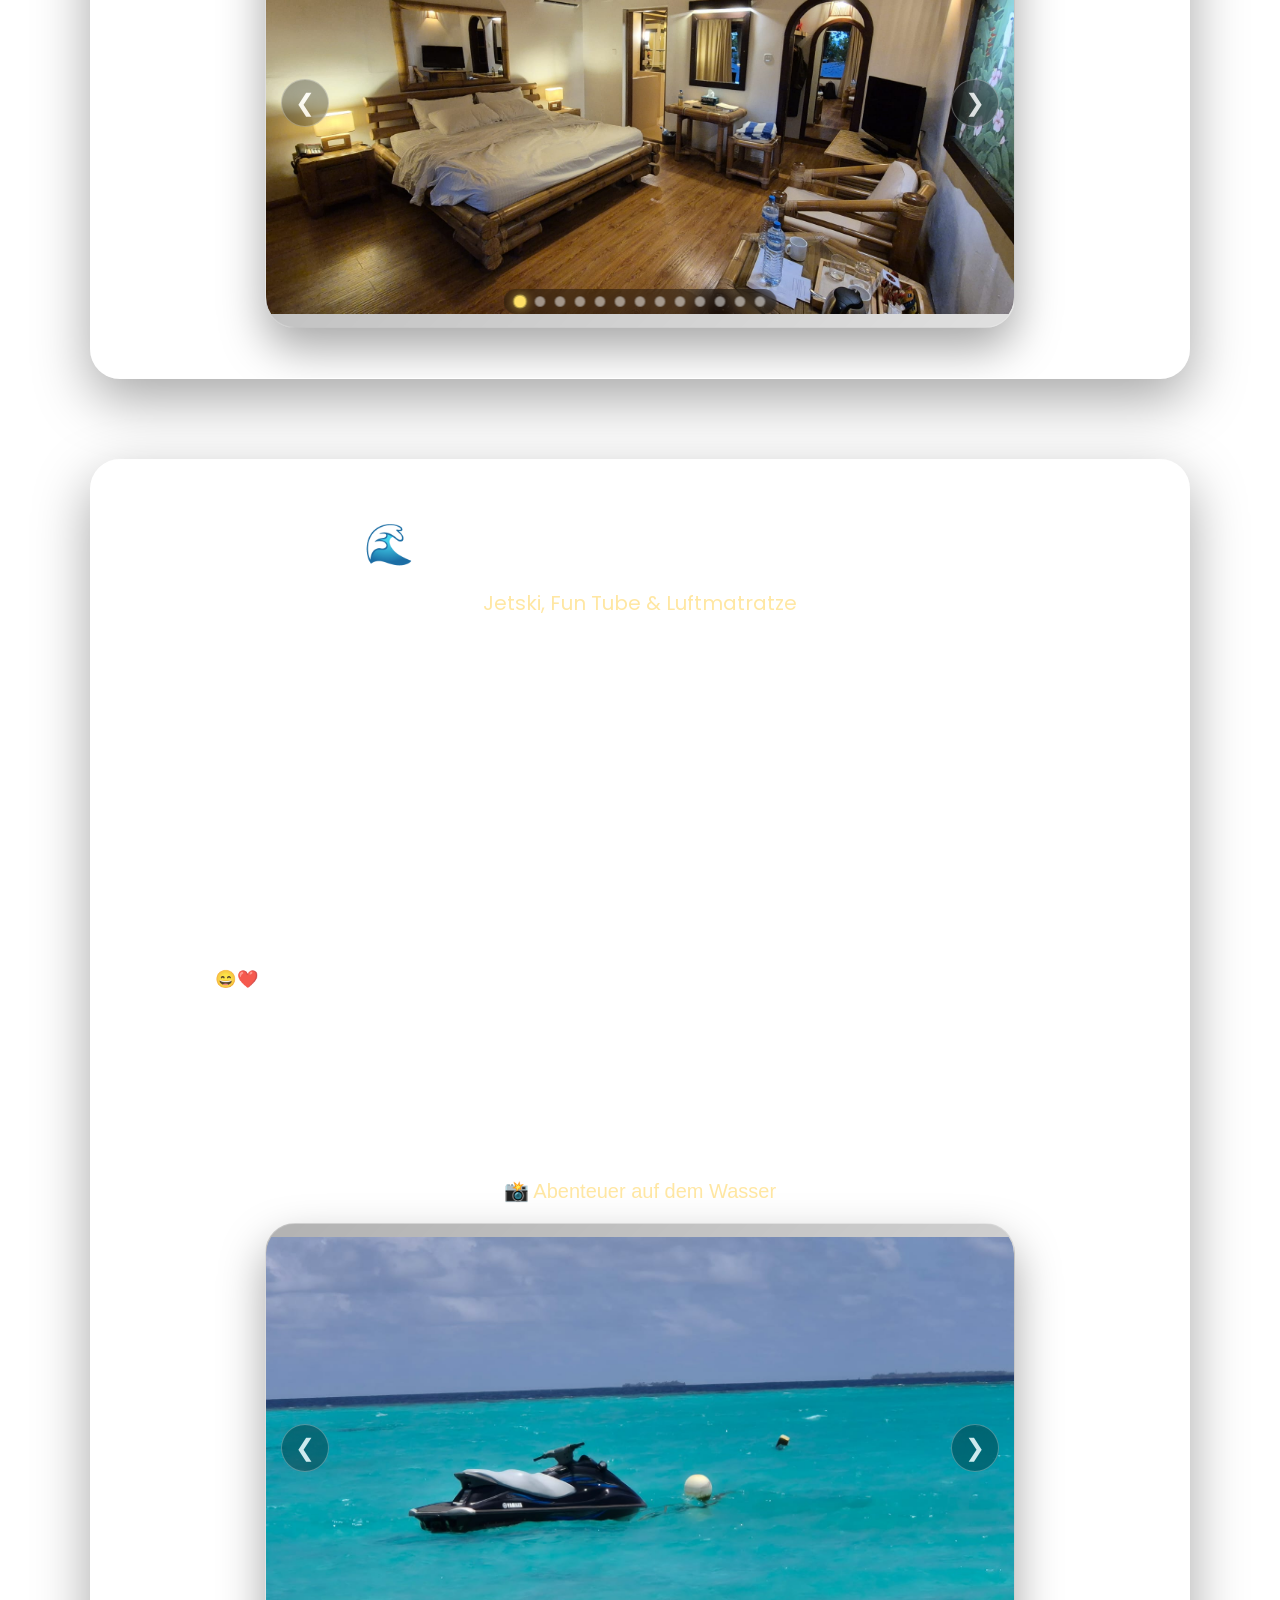
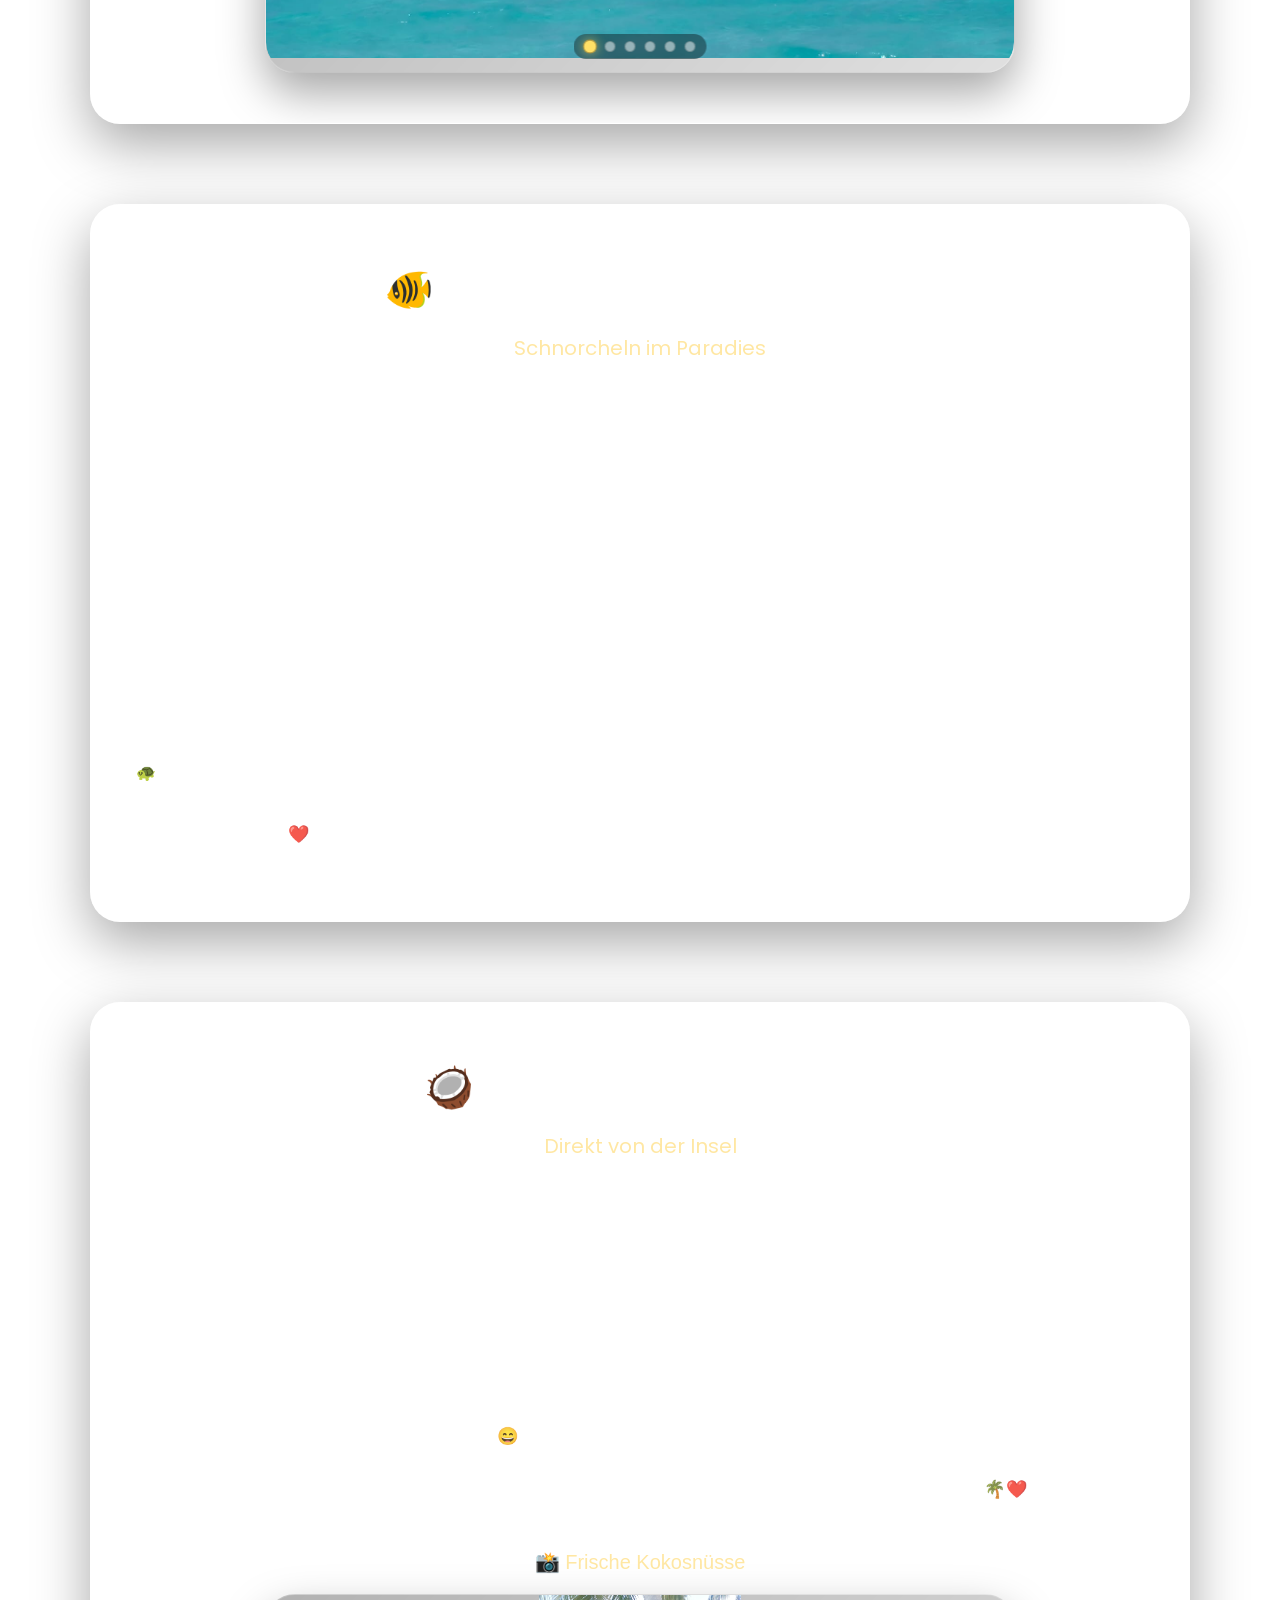
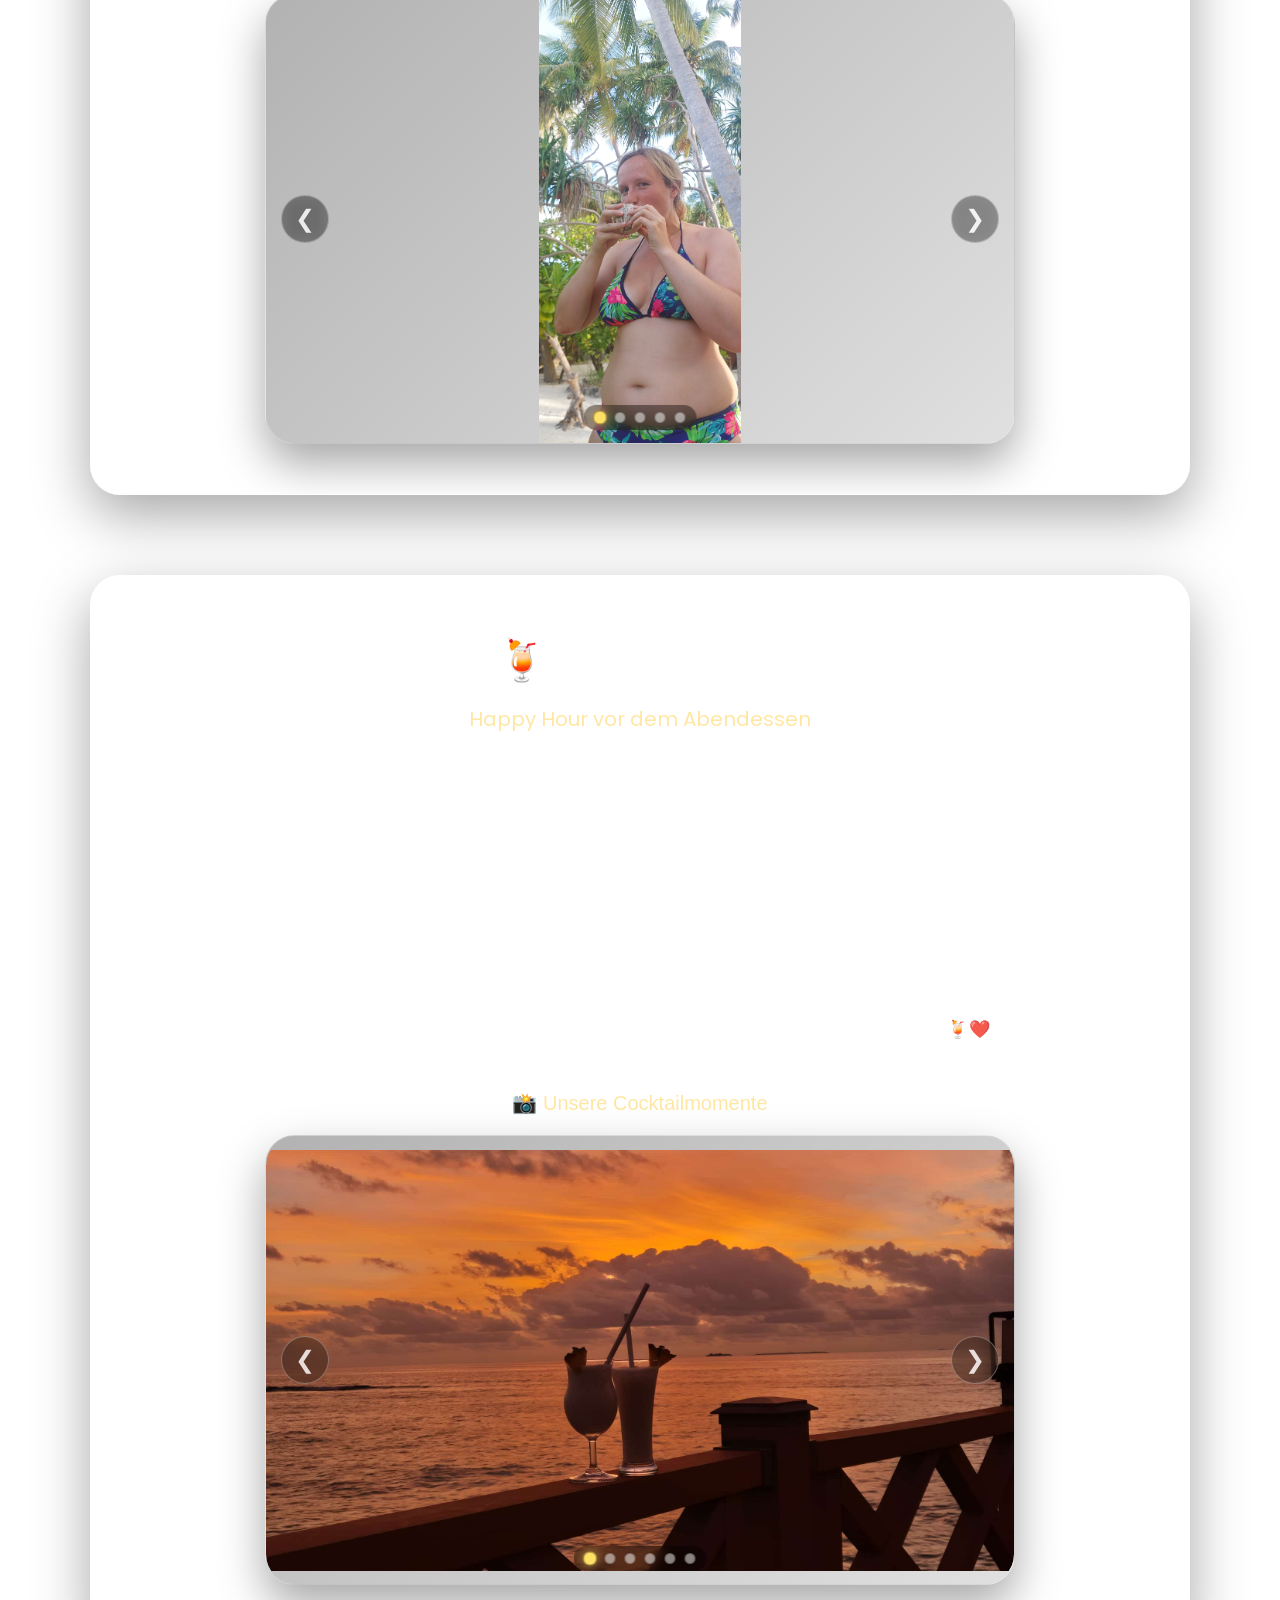
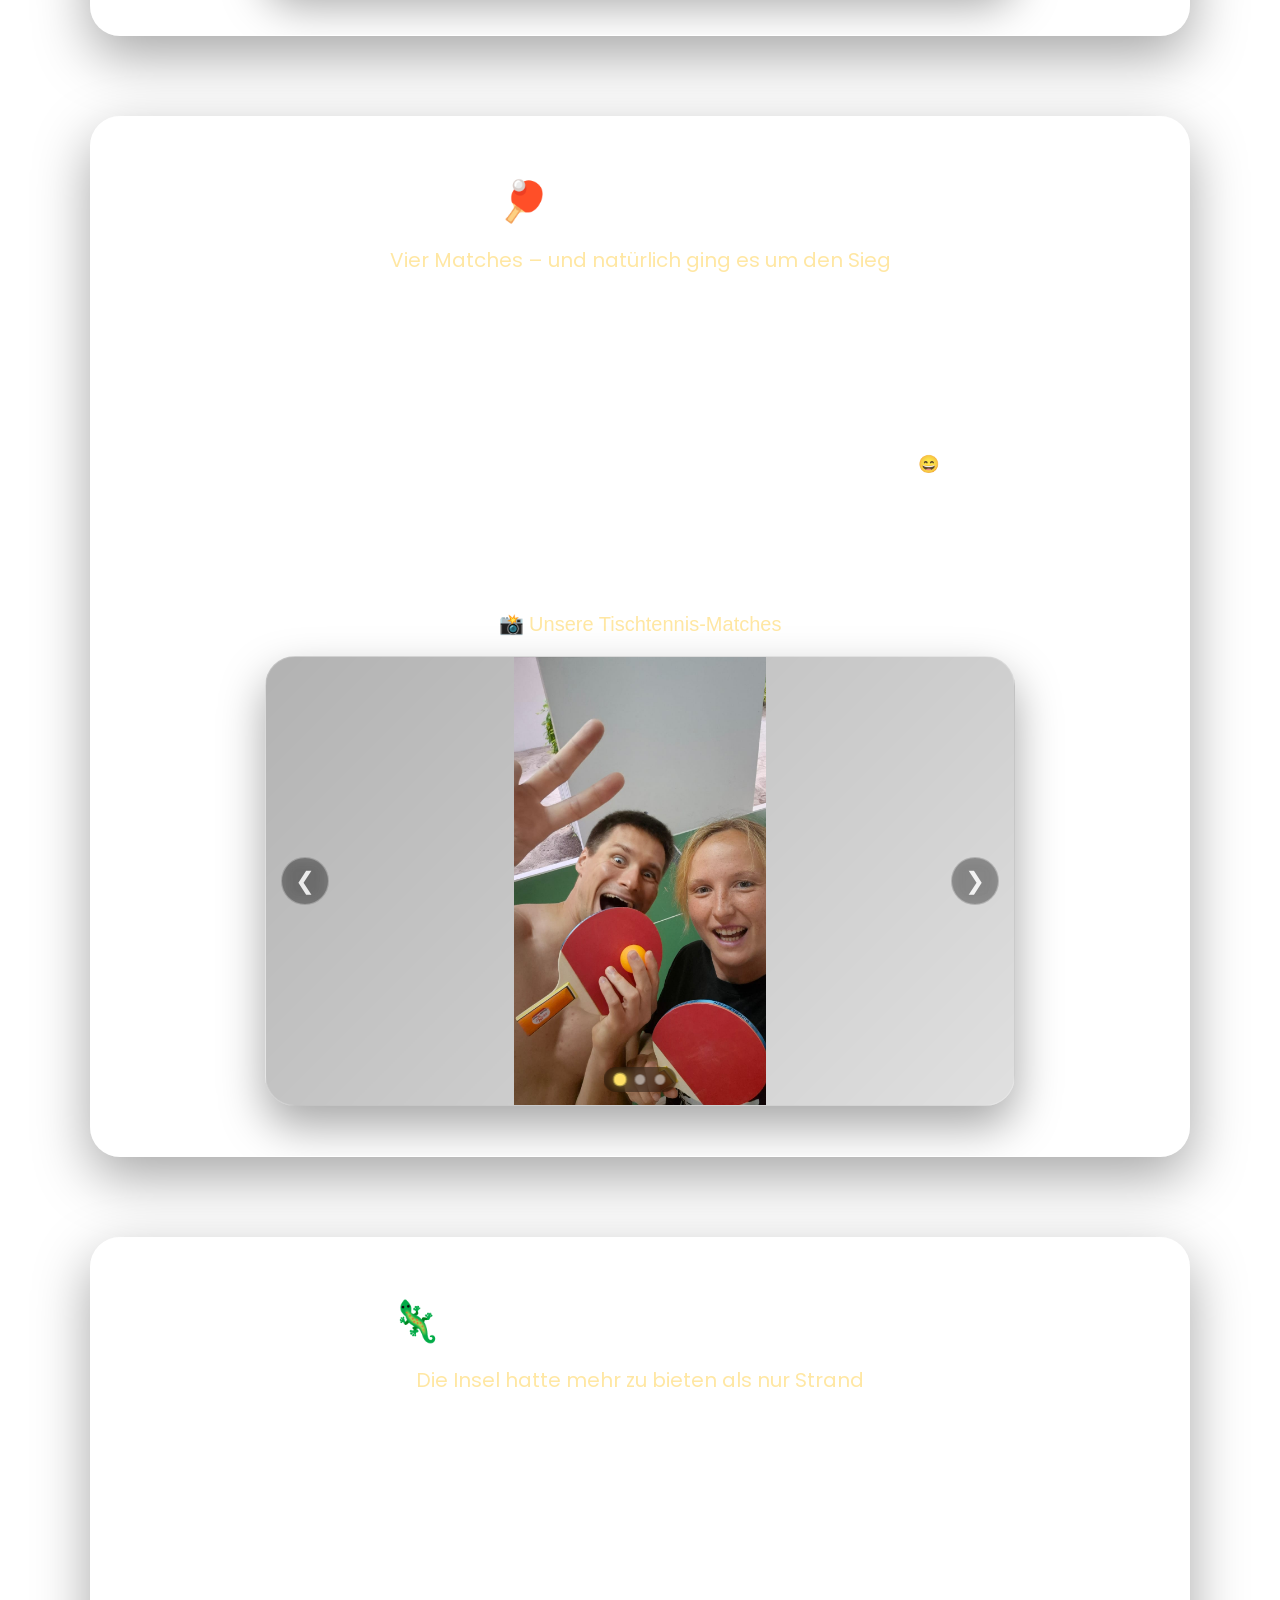
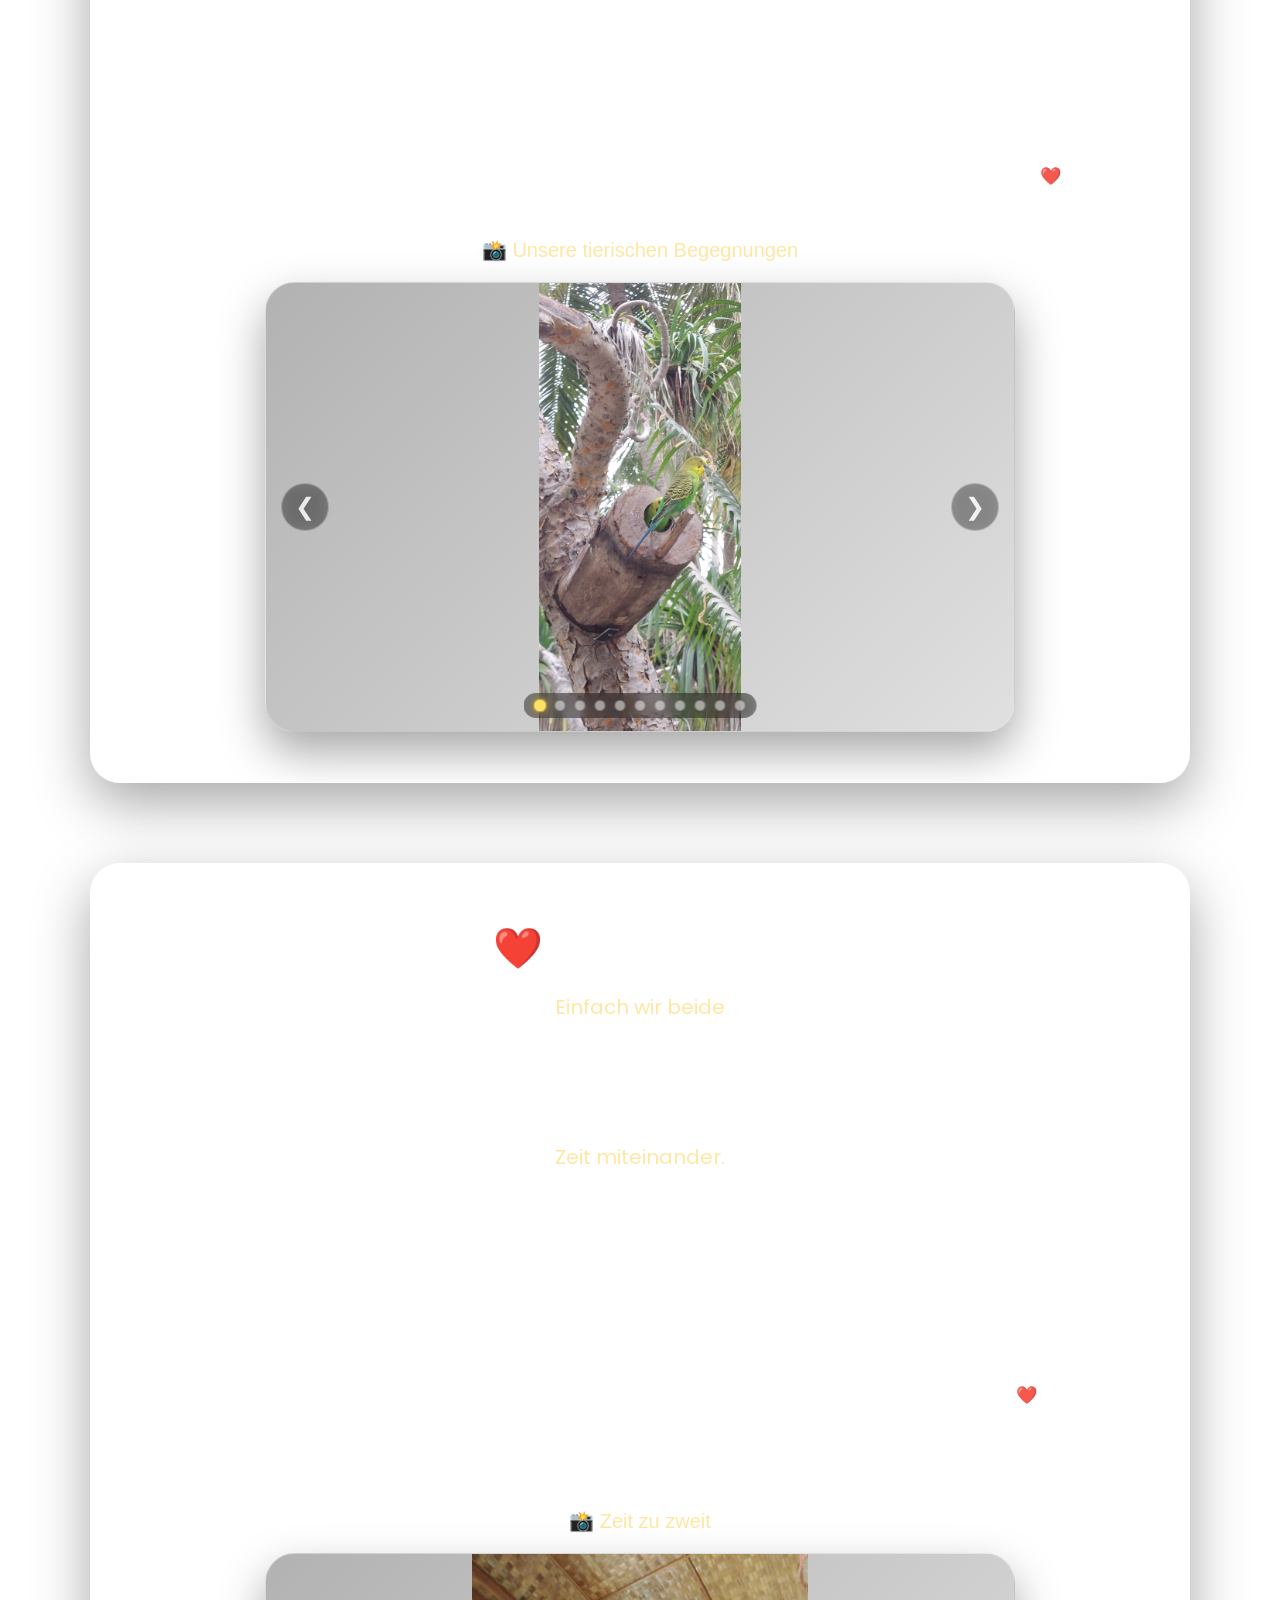
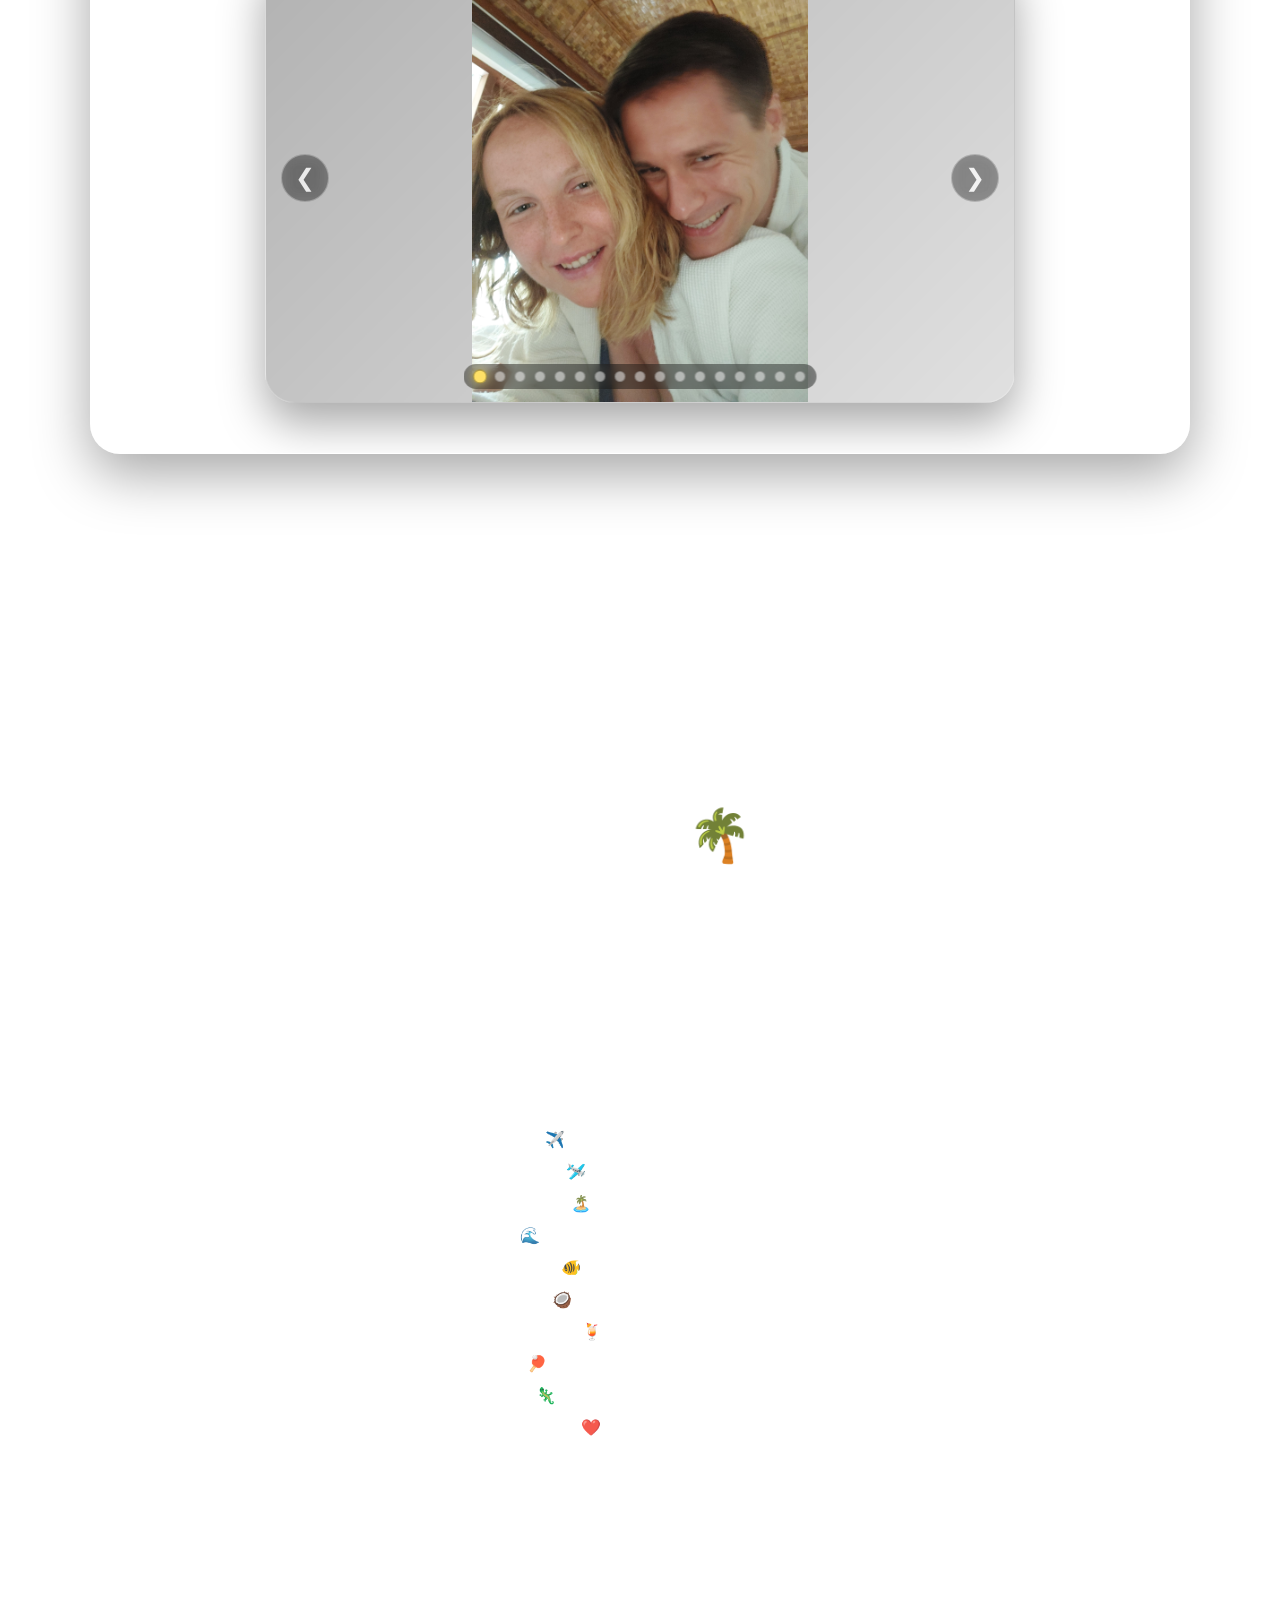
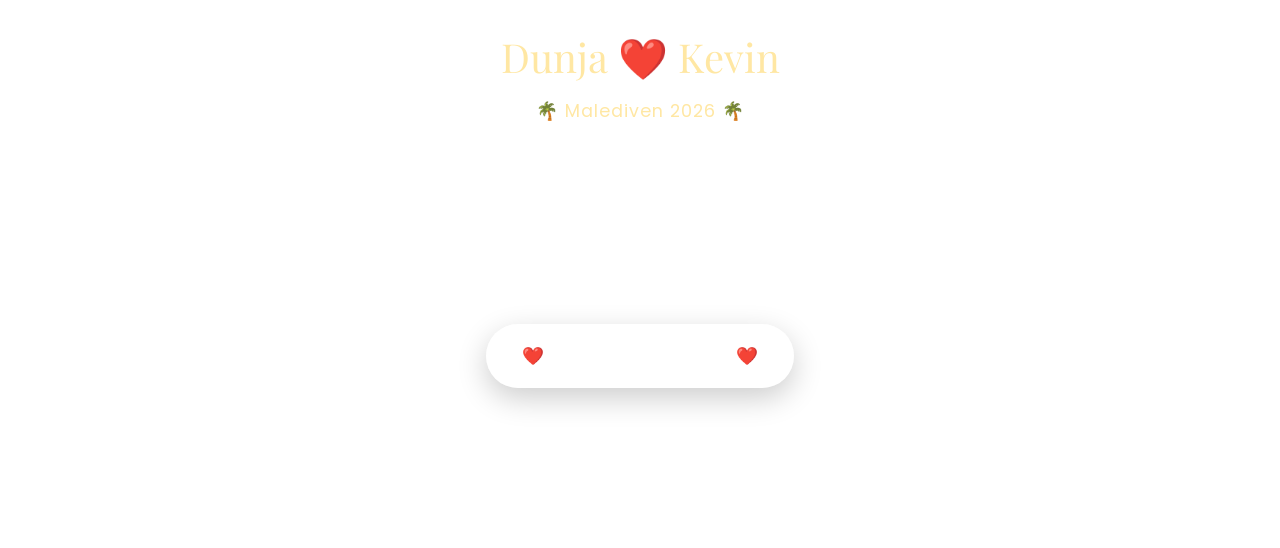
==== commit 68139972: "Update index.html" ====
--- a/index.html
+++ b/index.html
@@ -73,7 +73,6 @@
                     ❯
                 </button>
 
-                <div class="memory-dots"></div>
 
             </div>
 
--- a/style.css
+++ b/style.css
@@ -1,6 +1,7 @@
 /* =====================================================
    MALDIVEN COUNTDOWN
    Dunja ❤️ Kevin
+   Überarbeitete Version
    ===================================================== */
 
 
@@ -12,7 +13,7 @@
 
 
 /* =====================================================
-   2. RESET
+   2. RESET & GRUNDLAGEN
    ===================================================== */
 
 * {
@@ -21,12 +22,17 @@
     box-sizing: border-box;
 }
 
-html,
+html {
+    width: 100%;
+    max-width: 100%;
+    scroll-behavior: smooth;
+}
+
 body {
     width: 100%;
     max-width: 100%;
+    min-height: 100vh;
     overflow-x: hidden;
-    scroll-behavior: smooth;
 }
 
 
@@ -37,39 +43,43 @@
 :root {
 
     --glass: rgba(255, 255, 255, 0.13);
-
-    --glass-light: rgba(255, 255, 255, 0.20);
-
+    --glass-light: rgba(255, 255, 255, 0.18);
     --glass-strong: rgba(255, 255, 255, 0.24);
 
     --gold: #ffe7a3;
-
     --gold-strong: #ffe066;
 
     --white: #ffffff;
+
+    --text-soft: rgba(255, 255, 255, 0.88);
+    --text-muted: rgba(255, 255, 255, 0.72);
+
+    --border-light: rgba(255, 255, 255, 0.18);
+    --border-strong: rgba(255, 255, 255, 0.30);
 
     --shadow:
         0 15px 40px rgba(0, 0, 0, 0.25);
 
     --shadow-heavy:
-        0 20px 50px rgba(0, 0, 0, 0.35);
+        0 20px 55px rgba(0, 0, 0, 0.35);
+
+    --shadow-image:
+        0 20px 45px rgba(0, 0, 0, 0.35);
 
     --radius: 25px;
-
-}
-
-
-/* =====================================================
-   4. BODY / HINTERGRUND
+    --radius-large: 30px;
+}
+
+
+/* =====================================================
+   4. BODY / STANDARD-HINTERGRUND
    ===================================================== */
 
 body {
 
     font-family: "Poppins", sans-serif;
 
-    color: white;
-
-    min-height: 100vh;
+    color: var(--white);
 
     background:
         linear-gradient(
@@ -79,11 +89,8 @@
         url("https://images.unsplash.com/photo-1507525428034-b723cf961d3e?auto=format&fit=crop&w=2000&q=80");
 
     background-size: cover;
-
     background-position: center;
-
     background-attachment: fixed;
-
 }
 
 
@@ -101,28 +108,42 @@
         url("images/prolog-bg.jpg");
 
     background-size: cover;
-
     background-position: center;
-
     background-attachment: fixed;
-
-}
-
-
-/* =====================================================
-   6. ALLGEMEINE SECTIONS
+}
+
+
+/* =====================================================
+   6. ALLGEMEINE ELEMENTE
+   ===================================================== */
+
+img {
+    display: block;
+    max-width: 100%;
+}
+
+button,
+a {
+    -webkit-tap-highlight-color: transparent;
+}
+
+strong {
+    color: var(--white);
+}
+
+
+/* =====================================================
+   7. ALLGEMEINE SECTIONS
    ===================================================== */
 
 section {
 
     width: 100%;
-
     max-width: 1100px;
 
     margin: 80px auto;
 
     padding: 0 20px;
-
 }
 
 
@@ -130,10 +151,13 @@
 
     text-align: center;
 
+    font-family: "Playfair Display", serif;
+
     font-size: 2.4rem;
 
-    margin-bottom: 30px;
-
+    line-height: 1.3;
+
+    margin-bottom: 25px;
 }
 
 
@@ -146,12 +170,11 @@
     color: var(--gold);
 
     margin-bottom: 35px;
-
-}
-
-
-/* =====================================================
-   7. STORY PAGE
+}
+
+
+/* =====================================================
+   8. STORY PAGE
    ===================================================== */
 
 .story-page {
@@ -159,533 +182,629 @@
     width: 100%;
 
     padding-bottom: 80px;
-
-}
-
-
-/* =====================================================
-   8. STORY INTRO / PROLOG
+}
+
+
+/* =====================================================
+   9. STORY INTRO / PROLOG
    ===================================================== */
 
 .story-intro {
 
+    width: calc(100% - 30px);
+
     max-width: 1100px;
 
     margin: 80px auto;
 
     padding: 55px 45px;
 
+    text-align: center;
+
     background: var(--glass);
 
     backdrop-filter: blur(15px);
-
     -webkit-backdrop-filter: blur(15px);
 
-    border: 1px solid rgba(255,255,255,.22);
+    border: 1px solid var(--border-light);
+
+    border-radius: var(--radius-large);
+
+    box-shadow: var(--shadow-heavy);
+
+    animation: erscheinen 1.2s ease both;
+}
+
+
+.story-intro h1 {
+
+    font-family: "Playfair Display", serif;
+
+    font-size: 3rem;
+
+    line-height: 1.25;
+
+    margin: 20px 0 30px;
+}
+
+
+.story-intro p {
+
+    max-width: 750px;
+
+    margin: 18px auto;
+
+    line-height: 1.9;
+
+    font-size: 1.12rem;
+
+    color: var(--text-soft);
+}
+
+
+.story-intro-lead {
+
+    color: var(--gold) !important;
+
+    font-size: 1.25rem !important;
+
+    font-style: italic;
+}
+
+
+/* =====================================================
+   10. KAPITEL-TEXT
+   ===================================================== */
+
+.chapter {
+
+    text-transform: uppercase;
+
+    letter-spacing: 5px;
+
+    font-size: 0.9rem;
+
+    color: var(--gold);
+
+    font-weight: 600;
+}
+
+
+/* =====================================================
+   11. STORY-KARTEN
+   ===================================================== */
+
+.story {
+
+    position: relative;
+
+    width: calc(100% - 30px);
+
+    max-width: 1100px;
+
+    margin-left: auto;
+    margin-right: auto;
+
+    overflow: hidden;
+
+    padding: 50px 45px;
+
+    background: var(--glass);
+
+    backdrop-filter: blur(15px);
+    -webkit-backdrop-filter: blur(15px);
+
+    border: 1px solid var(--border-light);
+
+    border-radius: var(--radius-large);
+
+    box-shadow: var(--shadow-heavy);
+
+    animation: erscheinen 1.2s ease both;
+}
+
+
+/* dekorativer Lichtschein */
+
+.story::before {
+
+    content: "";
+
+    position: absolute;
+
+    width: 180px;
+    height: 180px;
+
+    top: -80px;
+    right: -70px;
+
+    background: rgba(255, 255, 255, 0.14);
+
+    border-radius: 50%;
+
+    filter: blur(25px);
+
+    pointer-events: none;
+}
+
+
+/* =====================================================
+   12. STORY ÜBERSCHRIFTEN
+   ===================================================== */
+
+.story h2 {
+
+    position: relative;
+
+    z-index: 1;
+
+    font-family: "Playfair Display", serif;
+
+    font-size: 2.5rem;
+
+    line-height: 1.3;
+
+    text-align: center;
+
+    margin-bottom: 20px;
+}
+
+
+.story h3 {
+
+    position: relative;
+
+    z-index: 1;
+
+    font-size: 1.25rem;
+
+    line-height: 1.5;
+
+    text-align: center;
+
+    font-weight: 400;
+
+    color: var(--gold);
+
+    margin-bottom: 35px;
+}
+
+
+.story p {
+
+    position: relative;
+
+    z-index: 1;
+
+    max-width: 850px;
+
+    margin: 0 auto 20px;
+
+    font-size: 1.08rem;
+
+    line-height: 1.9;
+
+    color: var(--text-soft);
+}
+
+
+/* =====================================================
+   13. ICONS IN DEN ÜBERSCHRIFTEN
+   ===================================================== */
+
+.chapter-icon {
+
+    display: inline-flex;
+
+    align-items: center;
+    justify-content: center;
+
+    vertical-align: middle;
+
+    margin-right: 8px;
+
+    min-width: 1.2em;
+}
+
+
+/* =====================================================
+   14. ALTE / ALTERNATIVE MALDIVEN-KLASSEN
+   ===================================================== */
+
+.maldives-title {
+
+    text-align: center;
+
+    padding: 100px 20px 70px;
+}
+
+
+.maldives-title h1 {
+
+    font-family: "Playfair Display", serif;
+
+    font-size: 4rem;
+
+    margin: 20px 0;
+}
+
+
+.maldives-title p {
+
+    font-size: 1.3rem;
+
+    color: var(--gold);
+
+    font-style: italic;
+}
+
+
+.maldives-intro {
+
+    width: calc(100% - 30px);
+
+    max-width: 1100px;
+
+    margin: 0 auto 90px;
+
+    padding: 45px;
+
+    text-align: center;
+
+    background: var(--glass);
+
+    backdrop-filter: blur(15px);
+    -webkit-backdrop-filter: blur(15px);
+
+    border: 1px solid var(--border-light);
+
+    border-radius: var(--radius-large);
+
+    box-shadow: var(--shadow-heavy);
+}
+
+
+.maldives-intro p {
+
+    font-size: 1.15rem;
+
+    line-height: 1.9;
+
+    margin: 15px 0;
+}
+
+
+.maldives-section {
+
+    max-width: 1100px;
+
+    margin: 100px auto;
+
+    padding: 0 20px;
+}
+
+
+.maldives-section h2 {
+
+    font-family: "Playfair Display", serif;
+
+    text-align: center;
+
+    font-size: 2.7rem;
+
+    margin-bottom: 15px;
+}
+
+
+.maldives-section h3 {
+
+    text-align: center;
+
+    font-weight: 400;
+
+    color: var(--gold);
+
+    margin-bottom: 40px;
+}
+
+
+.maldives-text {
+
+    max-width: 800px;
+
+    margin: 0 auto 40px;
+
+    text-align: center;
+
+    font-size: 1.1rem;
+
+    line-height: 1.9;
+}
+
+
+/* =====================================================
+   15. BILDGALERIE / MEMORY WRAPPER
+   ===================================================== */
+
+.memory-wrapper {
+
+    position: relative;
+
+    width: 100%;
+
+    max-width: 850px;
+
+    margin: 45px auto 0;
+
+    text-align: center;
+}
+
+
+.memory-wrapper h4 {
+
+    margin-bottom: 20px;
+
+    font-size: 1.25rem;
+
+    font-weight: 500;
+
+    color: var(--gold);
+}
+
+
+/* =====================================================
+   16. MEMORY SLIDER
+   ===================================================== */
+
+.memory-slider {
+
+    position: relative;
+
+    width: 100%;
+
+    max-width: 750px;
+
+    height: 450px;
+
+    margin: 0 auto;
+
+    overflow: hidden;
 
     border-radius: 30px;
 
-    box-shadow: var(--shadow-heavy);
-
-    text-align: center;
-
-    animation: erscheinen 1.5s ease;
-
-}
-
-
-.story-intro h1 {
-
-    font-family: "Playfair Display", serif;
-
-    font-size: 3rem;
-
-    margin: 20px 0 30px;
-
-}
-
-
-.story-intro p {
-
-    max-width: 750px;
-
-    margin: 18px auto;
-
-    line-height: 1.9;
-
-    font-size: 1.12rem;
-
-}
-
-
-/* =====================================================
-   9. KAPITEL
-   ===================================================== */
-
-.chapter {
-
-    text-transform: uppercase;
-
-    letter-spacing: 5px;
-
-    font-size: .9rem;
-
-    color: var(--gold);
-
-    font-weight: 600;
-
-}
-
-
-.chapter-icon {
-
-    display: inline-block;
-
-    vertical-align: middle;
-
-    margin-right: 8px;
-
-}
-
-
-.story h2 {
-
-    font-family: "Playfair Display", serif;
-
-    font-size: 2.5rem;
-
-    line-height: 1.3;
-
-}
-
-
-.story h3 {
-
-    font-size: 1.25rem;
-
-}
-
-
-.story p {
-
-    font-size: 1.08rem;
-
-    line-height: 1.9;
-
-    margin-bottom: 20px;
-
-}
-
-
-/* =====================================================
-   10. STORY-KARTEN
-   ===================================================== */
-
-.story {
-
-    position: relative;
-
-    overflow: hidden;
-
-    background: var(--glass);
-
-    backdrop-filter: blur(15px);
-
-    -webkit-backdrop-filter: blur(15px);
-
-    border: 1px solid rgba(255,255,255,.18);
+    background:
+        linear-gradient(
+            135deg,
+            rgba(0, 0, 0, 0.30),
+            rgba(0, 0, 0, 0.12)
+        );
+
+    border: 1px solid rgba(255, 255, 255, 0.20);
+
+    box-shadow: var(--shadow-image);
+
+    isolation: isolate;
+}
+
+
+/* =====================================================
+   17. MEMORY-BILDER
+   ===================================================== */
+
+.memory-image {
+
+    position: absolute;
+
+    inset: 0;
+
+    width: 100%;
+    height: 100%;
+
+    object-fit: contain;
+
+    padding: 0;
 
     border-radius: 30px;
 
-    padding: 50px 45px;
-
-    box-shadow: var(--shadow-heavy);
-
-    animation: erscheinen 1.2s ease;
-
-}
-
-
-.story::before {
-
-    content: "";
+    opacity: 0;
+
+    visibility: hidden;
+
+    z-index: 1;
+
+    cursor: zoom-in;
+
+    user-select: none;
+
+    -webkit-user-drag: none;
+
+    transition:
+        opacity 0.65s ease,
+        transform 0.5s ease,
+        visibility 0.65s ease;
+}
+
+
+.memory-image.active {
+
+    opacity: 1;
+
+    visibility: visible;
+
+    z-index: 2;
+}
+
+
+.memory-image:hover {
+
+    transform: scale(1.02);
+}
+
+
+/* =====================================================
+   18. MEMORY-PFEILE
+   ===================================================== */
+
+.memory-arrow {
 
     position: absolute;
 
-    width: 180px;
-
-    height: 180px;
-
-    top: -80px;
-
-    right: -70px;
-
-    background: rgba(255,255,255,.14);
+    top: 50%;
+
+    transform: translateY(-50%);
+
+    width: 48px;
+    height: 48px;
+
+    display: flex;
+
+    align-items: center;
+    justify-content: center;
+
+    padding: 0;
+
+    border: 1px solid rgba(255, 255, 255, 0.35);
 
     border-radius: 50%;
 
-    filter: blur(25px);
-
-    pointer-events: none;
-
-}
-
-
-/* =====================================================
-   11. MALDIVEN KAPITEL 1
-   ===================================================== */
-
-.maldives-title {
-
-    text-align: center;
-
-    padding: 100px 20px 70px;
-
-}
-
-
-.maldives-title h1 {
-
-    font-family: "Playfair Display", serif;
-
-    font-size: 4rem;
-
-    margin: 20px 0;
-
-}
-
-
-.maldives-title p {
-
-    font-size: 1.3rem;
-
-    color: var(--gold);
-
-    font-style: italic;
-
-}
-
-
-/* =====================================================
-   12. MALDIVEN KAPITEL-INTRO
-   ===================================================== */
-
-.maldives-intro {
-
-    max-width: 1100px;
-
-    margin: 0 auto 90px;
-
-    padding: 45px;
-
-    text-align: center;
-
-    background: var(--glass);
-
-    backdrop-filter: blur(15px);
-
-    -webkit-backdrop-filter: blur(15px);
-
-    border-radius: 30px;
-
-    box-shadow: var(--shadow-heavy);
-
-}
-
-
-.maldives-intro p {
-
-    font-size: 1.15rem;
-
-    line-height: 1.9;
-
-    margin: 15px 0;
-
-}
-
-
-/* =====================================================
-   13. MALDIVEN ABSCHNITTE
-   ===================================================== */
-
-.maldives-section {
-
-    max-width: 1100px;
-
-    margin: 100px auto;
-
-    padding: 0 20px;
-
-}
-
-
-.maldives-section h2 {
-
-    font-family: "Playfair Display", serif;
-
-    text-align: center;
-
-    font-size: 2.7rem;
-
-    margin-bottom: 15px;
-
-}
-
-
-.maldives-section h3 {
-
-    text-align: center;
-
-    font-weight: 400;
-
-    color: var(--gold);
-
-    margin-bottom: 40px;
-
-}
-
-
-.maldives-text {
-
-    max-width: 800px;
-
-    margin: 0 auto 40px;
-
-    text-align: center;
-
-    font-size: 1.1rem;
-
-    line-height: 1.9;
-
-}
-
-
-/* =====================================================
-   14. GALERIE
-   ===================================================== */
-
-.memory-wrapper {
-
-    margin-top: 45px;
-
-    text-align: center;
-
-}
-
-
-.memory-wrapper h4 {
-
-    font-size: 1.25rem;
-
-    margin-bottom: 20px;
-
-    color: var(--gold);
-
-}
-
-
-/* =====================================================
-   15. MEMORY SLIDER
-   ===================================================== */
-
-.memory-slider {
-
-    position: relative;
-
-    width: 100%;
-
-    max-width: 750px;
-
-    height: 450px;
-
-    margin: 0 auto;
-
-    overflow: hidden;
-
-    border-radius: 30px;
-
     background:
-        rgba(0,0,0,.20);
-
-    box-shadow:
-        0 20px 45px rgba(0,0,0,.35);
-
-    border:
-        1px solid rgba(255,255,255,.2);
-
-}
-
-
-.memory-image {
-
-    position: absolute;
-
-    inset: 0;
-
-    width: 100%;
-
-    height: 100%;
-
-    object-fit: contain;
-
-    border-radius: 30px;
-
-    opacity: 0;
-
-    z-index: 1;
-
-    cursor: zoom-in;
+        rgba(0, 0, 0, 0.38);
+
+    backdrop-filter: blur(8px);
+    -webkit-backdrop-filter: blur(8px);
+
+    color: white;
+
+    font-family: Arial, sans-serif;
+
+    font-size: 1.5rem;
+
+    line-height: 1;
+
+    cursor: pointer;
+
+    z-index: 20;
+
+    opacity: 0.80;
 
     transition:
-        opacity 1.2s ease,
-        transform .5s ease;
-
-}
-
-
-.memory-image:hover {
-
-    transform: scale(1.025);
-
-}
-
-
-/* =====================================================
-   17. MEMORY DOTS
-   ===================================================== */
-
-.memory-dots {
-
-    position: absolute;
-
-    left: 50%;
-
-    bottom: 13px;
-
-    transform: translateX(-50%);
-
-    display: flex;
-
-    gap: 9px;
-
-    padding: 7px 11px;
+        opacity 0.3s ease,
+        background 0.3s ease,
+        transform 0.3s ease,
+        box-shadow 0.3s ease;
+}
+
+
+.memory-arrow:hover {
+
+    opacity: 1;
 
     background:
-        rgba(0,0,0,.35);
-
-    backdrop-filter: blur(6px);
-
-    border-radius: 30px;
-
-    z-index: 10;
-
-}
-
-
-/* =====================================================
-   MEMORY-PFEILE
-   ===================================================== */
-
-.memory-arrow {
-
-    position: absolute;
-
-    top: 50%;
-
-    transform: translateY(-50%);
-
-    width: 48px;
-
-    height: 48px;
-
-    display: flex;
-
-    align-items: center;
-
-    justify-content: center;
-
-    border: 1px solid rgba(255,255,255,.35);
-
-    border-radius: 50%;
-
-    background: rgba(0,0,0,.35);
-
-    backdrop-filter: blur(8px);
-
-    -webkit-backdrop-filter: blur(8px);
-
-    color: white;
-
-    font-size: 1.5rem;
-
-    line-height: 1;
-
-    cursor: pointer;
-
-    z-index: 20;
-
-    opacity: .75;
-
-    transition: .3s ease;
-
-}
-
-
-.memory-arrow:hover {
-
-    opacity: 1;
-
-    background: rgba(255,255,255,.25);
+        rgba(255, 255, 255, 0.25);
 
     transform:
         translateY(-50%)
         scale(1.1);
 
     box-shadow:
-        0 5px 20px rgba(0,0,0,.3);
-
+        0 5px 20px rgba(0, 0, 0, 0.3);
+}
+
+
+.memory-arrow:active {
+
+    transform:
+        translateY(-50%)
+        scale(0.95);
 }
 
 
 .memory-arrow-left {
 
     left: 15px;
-
 }
 
 
 .memory-arrow-right {
 
     right: 15px;
-
+}
+
+
+/* =====================================================
+   19. MEMORY DOTS
+   ===================================================== */
+
+.memory-dots {
+
+    position: absolute;
+
+    left: 50%;
+
+    bottom: 13px;
+
+    transform: translateX(-50%);
+
+    display: flex;
+
+    align-items: center;
+
+    justify-content: center;
+
+    gap: 9px;
+
+    max-width: calc(100% - 90px);
+
+    padding: 7px 11px;
+
+    background:
+        rgba(0, 0, 0, 0.38);
+
+    backdrop-filter: blur(7px);
+    -webkit-backdrop-filter: blur(7px);
+
+    border-radius: 30px;
+
+    z-index: 20;
+
+    overflow-x: auto;
+
+    scrollbar-width: none;
+}
+
+
+.memory-dots::-webkit-scrollbar {
+    display: none;
 }
 
 
 .memory-dots span {
 
-    width: 12px;
-
-    height: 12px;
+    flex: 0 0 auto;
+
+    width: 11px;
+    height: 11px;
 
     border-radius: 50%;
 
     background: white;
 
-    opacity: .55;
-
-    border: 1px solid rgba(0,0,0,.3);
+    opacity: 0.50;
+
+    border: 1px solid rgba(0, 0, 0, 0.30);
 
     cursor: pointer;
 
-    transition: .3s;
-
+    transition:
+        opacity 0.3s ease,
+        transform 0.3s ease,
+        background 0.3s ease;
 }
 
 
 .memory-dots span:hover {
 
-    opacity: .85;
-
+    opacity: 0.85;
 }
 
 
@@ -697,11 +816,13 @@
 
     background: var(--gold-strong);
 
-}
-
-
-/* =====================================================
-   18. BILD-VIEWER
+    box-shadow:
+        0 0 8px rgba(255, 224, 102, 0.6);
+}
+
+
+/* =====================================================
+   20. BILD-VIEWER
    ===================================================== */
 
 #imageViewer {
@@ -714,28 +835,28 @@
 
     z-index: 10000;
 
+    align-items: center;
     justify-content: center;
 
-    align-items: center;
-
     padding: 20px;
 
     background:
-        rgba(0,0,0,.92);
+        rgba(0, 0, 0, 0.92);
 
     cursor: zoom-out;
 
+    animation: viewerAppear 0.25s ease;
 }
 
 
 #imageViewer img {
 
+    display: block;
+
     max-width: 95vw;
-
     max-height: 90vh;
 
     width: auto;
-
     height: auto;
 
     object-fit: contain;
@@ -743,13 +864,16 @@
     border-radius: 18px;
 
     box-shadow:
-        0 20px 60px rgba(0,0,0,.6);
-
-}
-
-
-/* =====================================================
-   19. BUTTONS
+        0 20px 60px rgba(0, 0, 0, 0.65);
+
+    cursor: default;
+
+    user-select: none;
+}
+
+
+/* =====================================================
+   21. BUTTON / NAVIGATION
    ===================================================== */
 
 .story-button {
@@ -757,7 +881,6 @@
     text-align: center;
 
     margin: 80px auto;
-
 }
 
 
@@ -768,14 +891,13 @@
     padding: 18px 35px;
 
     background:
-        rgba(255,255,255,.18);
+        rgba(255, 255, 255, 0.18);
 
     backdrop-filter: blur(12px);
-
     -webkit-backdrop-filter: blur(12px);
 
     border:
-        1px solid rgba(255,255,255,.3);
+        1px solid rgba(255, 255, 255, 0.30);
 
     border-radius: 40px;
 
@@ -785,29 +907,38 @@
 
     font-size: 1.1rem;
 
-    transition: .4s;
-
     box-shadow:
-        0 10px 30px rgba(0,0,0,.2);
-
+        0 10px 30px rgba(0, 0, 0, 0.20);
+
+    transition:
+        transform 0.4s ease,
+        background 0.4s ease,
+        box-shadow 0.4s ease;
 }
 
 
 .story-button a:hover {
 
-    transform: translateY(-6px);
+    transform:
+        translateY(-6px);
 
     background:
-        rgba(255,255,255,.30);
+        rgba(255, 255, 255, 0.30);
 
     box-shadow:
-        0 15px 35px rgba(0,0,0,.3);
-
-}
-
-
-/* =====================================================
-   20. HERZ
+        0 15px 35px rgba(0, 0, 0, 0.30);
+}
+
+
+.story-button a:active {
+
+    transform:
+        translateY(-2px);
+}
+
+
+/* =====================================================
+   22. HERZ
    ===================================================== */
 
 .heart-icon {
@@ -816,13 +947,12 @@
 
     animation:
         heartBeat 2s ease-in-out infinite;
-
 }
 
 
 @keyframes heartBeat {
 
-    0%,100% {
+    0%, 100% {
         transform: scale(1);
     }
 
@@ -837,26 +967,24 @@
     60% {
         transform: scale(1.08);
     }
-
-}
-
-
-/* =====================================================
-   21. PALME
+}
+
+
+/* =====================================================
+   23. PALME
    ===================================================== */
 
 .palm {
 
+    display: inline-block;
+
     font-size: 70px;
-
-    display: inline-block;
 
     animation:
         sway 4s ease-in-out infinite;
 
     transform-origin:
         bottom center;
-
 }
 
 
@@ -869,26 +997,24 @@
 
     animation:
         palmWind 4s ease-in-out infinite;
-
 }
 
 
 @keyframes sway {
 
-    0%,100% {
+    0%, 100% {
         transform: rotate(-3deg);
     }
 
     50% {
         transform: rotate(3deg);
     }
-
 }
 
 
 @keyframes palmWind {
 
-    0%,100% {
+    0%, 100% {
         transform:
             rotate(-5deg)
             translateY(0);
@@ -899,12 +1025,11 @@
             rotate(5deg)
             translateY(-8px);
     }
-
-}
-
-
-/* =====================================================
-   22. FLUGZEUG
+}
+
+
+/* =====================================================
+   24. FLUGZEUG
    ===================================================== */
 
 .plane-icon {
@@ -913,13 +1038,12 @@
 
     animation:
         planeFloat 3s ease-in-out infinite;
-
 }
 
 
 @keyframes planeFloat {
 
-    0%,100% {
+    0%, 100% {
         transform:
             translateY(0)
             rotate(-2deg);
@@ -930,12 +1054,11 @@
             translateY(-8px)
             rotate(2deg);
     }
-
-}
-
-
-/* =====================================================
-   23. WASSERFLUGZEUG
+}
+
+
+/* =====================================================
+   25. WASSERFLUGZEUG
    ===================================================== */
 
 .water-plane-icon {
@@ -944,13 +1067,12 @@
 
     animation:
         waterPlane 3s ease-in-out infinite;
-
 }
 
 
 @keyframes waterPlane {
 
-    0%,100% {
+    0%, 100% {
         transform:
             translateY(0)
             rotate(-4deg);
@@ -961,12 +1083,11 @@
             translateY(-10px)
             rotate(4deg);
     }
-
-}
-
-
-/* =====================================================
-   24. KOKOSNUSS
+}
+
+
+/* =====================================================
+   26. KOKOSNUSS
    ===================================================== */
 
 .coconut-icon {
@@ -975,13 +1096,12 @@
 
     animation:
         coconutMove 3s ease-in-out infinite;
-
 }
 
 
 @keyframes coconutMove {
 
-    0%,100% {
+    0%, 100% {
         transform:
             rotate(-4deg)
             translateY(0);
@@ -992,12 +1112,11 @@
             rotate(4deg)
             translateY(-7px);
     }
-
-}
-
-
-/* =====================================================
-   25. COCKTAIL
+}
+
+
+/* =====================================================
+   27. COCKTAIL
    ===================================================== */
 
 .cocktail-icon {
@@ -1006,13 +1125,12 @@
 
     animation:
         cocktailMove 3s ease-in-out infinite;
-
 }
 
 
 @keyframes cocktailMove {
 
-    0%,100% {
+    0%, 100% {
         transform:
             rotate(-4deg)
             translateY(0);
@@ -1023,12 +1141,11 @@
             rotate(4deg)
             translateY(-6px);
     }
-
-}
-
-
-/* =====================================================
-   26. TISCHTENNIS
+}
+
+
+/* =====================================================
+   28. TISCHTENNIS
    ===================================================== */
 
 .tabletennis-icon {
@@ -1037,13 +1154,12 @@
 
     animation:
         pingpong 2.5s ease-in-out infinite;
-
 }
 
 
 @keyframes pingpong {
 
-    0%,100% {
+    0%, 100% {
         transform:
             translateX(0)
             rotate(0);
@@ -1054,12 +1170,11 @@
             translateX(8px)
             rotate(8deg);
     }
-
-}
-
-
-/* =====================================================
-   27. TIERISCHE BEGEGNUNGEN
+}
+
+
+/* =====================================================
+   29. TIERE
    ===================================================== */
 
 .animal-icon {
@@ -1068,13 +1183,12 @@
 
     animation:
         animalFloat 3s ease-in-out infinite;
-
 }
 
 
 @keyframes animalFloat {
 
-    0%,100% {
+    0%, 100% {
         transform:
             translateY(0)
             scale(1);
@@ -1085,12 +1199,11 @@
             translateY(-7px)
             scale(1.05);
     }
-
-}
-
-
-/* =====================================================
-   28. SCHNORCHELN
+}
+
+
+/* =====================================================
+   30. SCHNORCHELN
    ===================================================== */
 
 .snorkeling-icon {
@@ -1099,13 +1212,12 @@
 
     animation:
         snorkelingMove 3s ease-in-out infinite;
-
 }
 
 
 @keyframes snorkelingMove {
 
-    0%,100% {
+    0%, 100% {
         transform:
             translateY(0)
             rotate(-3deg);
@@ -1116,12 +1228,11 @@
             translateY(-8px)
             rotate(3deg);
     }
-
-}
-
-
-/* =====================================================
-   29. ZEIT ZU ZWEIT
+}
+
+
+/* =====================================================
+   31. ZEIT ZU ZWEIT
    ===================================================== */
 
 .couple-icon {
@@ -1130,25 +1241,23 @@
 
     animation:
         coupleHeart 2.5s ease-in-out infinite;
-
 }
 
 
 @keyframes coupleHeart {
 
-    0%,100% {
+    0%, 100% {
         transform: scale(1);
     }
 
     50% {
         transform: scale(1.1);
     }
-
-}
-
-
-/* =====================================================
-   30. GLITZER
+}
+
+
+/* =====================================================
+   32. GLITZER
    ===================================================== */
 
 .sparkle-icon {
@@ -1157,13 +1266,12 @@
 
     animation:
         sparkleGlow 2s ease-in-out infinite;
-
 }
 
 
 @keyframes sparkleGlow {
 
-    0%,100% {
+    0%, 100% {
 
         transform:
             scale(1)
@@ -1172,9 +1280,8 @@
         filter:
             drop-shadow(
                 0 0 0
-                rgba(255,230,120,0)
+                rgba(255, 230, 120, 0)
             );
-
     }
 
     50% {
@@ -1186,16 +1293,14 @@
         filter:
             drop-shadow(
                 0 0 15px
-                rgba(255,230,120,.9)
+                rgba(255, 230, 120, 0.9)
             );
-
-    }
-
-}
-
-
-/* =====================================================
-   31. ABENTEUER AUF DEM WASSER
+    }
+}
+
+
+/* =====================================================
+   33. ABENTEUER AUF DEM WASSER
    ===================================================== */
 
 .water-adventure-icon {
@@ -1204,13 +1309,12 @@
 
     animation:
         waterAdventure 2.5s ease-in-out infinite;
-
 }
 
 
 @keyframes waterAdventure {
 
-    0%,100% {
+    0%, 100% {
         transform:
             translateY(0)
             rotate(-3deg);
@@ -1221,12 +1325,11 @@
             translateY(-10px)
             rotate(3deg);
     }
-
-}
-
-
-/* =====================================================
-   32. ZUHAUSE / INSEL
+}
+
+
+/* =====================================================
+   34. ZUHAUSE / INSEL
    ===================================================== */
 
 .home-icon {
@@ -1235,13 +1338,12 @@
 
     animation:
         islandFloat 3.5s ease-in-out infinite;
-
 }
 
 
 @keyframes islandFloat {
 
-    0%,100% {
+    0%, 100% {
         transform:
             translateY(0);
     }
@@ -1250,12 +1352,11 @@
         transform:
             translateY(-8px);
     }
-
-}
-
-
-/* =====================================================
-   33. SCHNORCHELN OHNE FOTOS
+}
+
+
+/* =====================================================
+   35. SCHNORCHEL-BOX
    ===================================================== */
 
 .snorkeling-box {
@@ -1271,22 +1372,20 @@
     background:
         linear-gradient(
             135deg,
-            rgba(0,190,220,.18),
-            rgba(0,80,120,.18)
+            rgba(0, 190, 220, 0.18),
+            rgba(0, 80, 120, 0.18)
         );
 
     backdrop-filter: blur(15px);
-
     -webkit-backdrop-filter: blur(15px);
 
     border:
-        1px solid rgba(255,255,255,.18);
+        1px solid rgba(255, 255, 255, 0.18);
 
     border-radius: 30px;
 
     box-shadow:
-        0 15px 40px rgba(0,0,0,.3);
-
+        0 15px 40px rgba(0, 0, 0, 0.30);
 }
 
 
@@ -1297,7 +1396,6 @@
     line-height: 1.9;
 
     margin-bottom: 18px;
-
 }
 
 
@@ -1312,7 +1410,6 @@
     gap: 15px;
 
     margin-top: 25px;
-
 }
 
 
@@ -1321,30 +1418,31 @@
     padding: 10px 17px;
 
     background:
-        rgba(255,255,255,.12);
+        rgba(255, 255, 255, 0.12);
 
     border:
-        1px solid rgba(255,255,255,.15);
+        1px solid rgba(255, 255, 255, 0.15);
 
     border-radius: 30px;
 
-    transition: .3s;
-
+    transition:
+        transform 0.3s ease,
+        background 0.3s ease;
 }
 
 
 .snorkeling-animals span:hover {
 
-    transform: translateY(-4px);
+    transform:
+        translateY(-4px);
 
     background:
-        rgba(255,255,255,.20);
-
-}
-
-
-/* =====================================================
-   34. REISE-ECKDATEN
+        rgba(255, 255, 255, 0.20);
+}
+
+
+/* =====================================================
+   36. REISE-ECKDATEN
    ===================================================== */
 
 .travel-facts {
@@ -1359,7 +1457,6 @@
     max-width: 850px;
 
     margin: 40px auto;
-
 }
 
 
@@ -1370,21 +1467,19 @@
     text-align: center;
 
     background:
-        rgba(255,255,255,.12);
-
-    backdrop-filter:
-        blur(12px);
-
-    -webkit-backdrop-filter:
-        blur(12px);
+        rgba(255, 255, 255, 0.12);
+
+    backdrop-filter: blur(12px);
+    -webkit-backdrop-filter: blur(12px);
 
     border-radius: 22px;
 
     border:
-        1px solid rgba(255,255,255,.15);
-
-    transition: .35s;
-
+        1px solid rgba(255, 255, 255, 0.15);
+
+    transition:
+        transform 0.35s ease,
+        background 0.35s ease;
 }
 
 
@@ -1394,8 +1489,7 @@
         translateY(-6px);
 
     background:
-        rgba(255,255,255,.18);
-
+        rgba(255, 255, 255, 0.18);
 }
 
 
@@ -1404,7 +1498,6 @@
     font-size: 2rem;
 
     margin-bottom: 10px;
-
 }
 
 
@@ -1415,12 +1508,11 @@
     color: var(--gold);
 
     margin-bottom: 6px;
-
-}
-
-
-/* =====================================================
-   35. HIGHLIGHT BOX
+}
+
+
+/* =====================================================
+   37. HIGHLIGHT BOX
    ===================================================== */
 
 .highlight-box {
@@ -1434,22 +1526,18 @@
     text-align: center;
 
     background:
-        rgba(255,255,255,.13);
-
-    backdrop-filter:
-        blur(14px);
-
-    -webkit-backdrop-filter:
-        blur(14px);
+        rgba(255, 255, 255, 0.13);
+
+    backdrop-filter: blur(14px);
+    -webkit-backdrop-filter: blur(14px);
 
     border-radius: 28px;
 
     border:
-        1px solid rgba(255,255,255,.18);
+        1px solid rgba(255, 255, 255, 0.18);
 
     box-shadow:
-        0 15px 35px rgba(0,0,0,.25);
-
+        0 15px 35px rgba(0, 0, 0, 0.25);
 }
 
 
@@ -1458,16 +1546,17 @@
     font-size: 1.12rem;
 
     line-height: 1.8;
-
-}
-
-
-/* =====================================================
-   36. ABSCHLUSS
+}
+
+
+/* =====================================================
+   38. ABSCHLUSS
    ===================================================== */
 
 .finale {
 
+    width: calc(100% - 30px);
+
     max-width: 900px;
 
     margin: 100px auto;
@@ -1475,7 +1564,6 @@
     padding: 100px 30px;
 
     text-align: center;
-
 }
 
 
@@ -1487,8 +1575,9 @@
 
     font-size: 3.2rem;
 
+    line-height: 1.3;
+
     margin: 25px 0 35px;
-
 }
 
 
@@ -1502,6 +1591,32 @@
 
     line-height: 1.9;
 
+    color: var(--text-soft);
+}
+
+
+.final-highlight {
+
+    max-width: 650px;
+
+    margin: 40px auto;
+
+    padding: 25px 30px;
+
+    background:
+        rgba(255, 255, 255, 0.10);
+
+    backdrop-filter: blur(12px);
+    -webkit-backdrop-filter: blur(12px);
+
+    border:
+        1px solid rgba(255, 255, 255, 0.16);
+
+    border-radius: 25px;
+
+    line-height: 2;
+
+    color: var(--text-soft);
 }
 
 
@@ -1516,12 +1631,23 @@
     font-size: 2.5rem;
 
     color: var(--gold);
-
-}
-
-
-/* =====================================================
-   37. SCROLL-HINT
+}
+
+
+.final-place {
+
+    margin-top: 15px;
+
+    font-size: 1.1rem;
+
+    color: var(--gold);
+
+    letter-spacing: 1px;
+}
+
+
+/* =====================================================
+   39. SCROLL-HINT
    ===================================================== */
 
 .scroll-hint {
@@ -1530,11 +1656,10 @@
 
     font-size: 1rem;
 
-    opacity: .85;
+    opacity: 0.85;
 
     animation:
         hint 2s infinite;
-
 }
 
 
@@ -1543,31 +1668,31 @@
     font-size: 2rem;
 
     margin-top: 10px;
-
 }
 
 
 @keyframes hint {
 
-    0%,100% {
+    0%, 100% {
+
         transform:
             translateY(0);
 
-        opacity: .65;
+        opacity: 0.65;
     }
 
     50% {
+
         transform:
             translateY(10px);
 
         opacity: 1;
     }
-
-}
-
-
-/* =====================================================
-   38. ERSCHEINEN
+}
+
+
+/* =====================================================
+   40. ERSCHEINEN
    ===================================================== */
 
 @keyframes erscheinen {
@@ -1578,7 +1703,6 @@
 
         transform:
             translateY(30px);
-
     }
 
     to {
@@ -1587,14 +1711,28 @@
 
         transform:
             translateY(0);
-
-    }
-
-}
-
-
-/* =====================================================
-   39. SPARKLES / LICHT
+    }
+}
+
+
+/* =====================================================
+   41. BILD-VIEWER ANIMATION
+   ===================================================== */
+
+@keyframes viewerAppear {
+
+    from {
+        opacity: 0;
+    }
+
+    to {
+        opacity: 1;
+    }
+}
+
+
+/* =====================================================
+   42. SPARKLES / LICHT
    ===================================================== */
 
 .sparkles {
@@ -1608,7 +1746,6 @@
     overflow: hidden;
 
     z-index: 5;
-
 }
 
 
@@ -1617,14 +1754,13 @@
     position: absolute;
 
     width: 120px;
-
     height: 120px;
 
     background:
         radial-gradient(
             circle,
-            rgba(255,240,180,.35) 0%,
-            rgba(255,240,180,.15) 35%,
+            rgba(255, 240, 180, 0.35) 0%,
+            rgba(255, 240, 180, 0.15) 35%,
             transparent 70%
         );
 
@@ -1632,74 +1768,62 @@
 
     animation:
         waterLight 12s infinite;
-
 }
 
 
 .sparkles span:nth-child(1) {
 
     left: 10%;
-
     top: 75%;
 
     animation-delay: 0s;
-
 }
 
 
 .sparkles span:nth-child(2) {
 
     left: 35%;
-
     top: 60%;
 
     animation-delay: 3s;
-
 }
 
 
 .sparkles span:nth-child(3) {
 
     left: 70%;
-
     top: 80%;
 
     animation-delay: 6s;
-
 }
 
 
 .sparkles span:nth-child(4) {
 
     left: 85%;
-
     top: 45%;
 
     animation-delay: 2s;
-
 }
 
 
 .sparkles span:nth-child(5) {
 
     left: 50%;
-
     top: 35%;
 
     animation-delay: 8s;
-
 }
 
 
 @keyframes waterLight {
 
-    0%,100% {
-
-        transform:
-            scale(.8);
-
-        opacity: .2;
-
+    0%, 100% {
+
+        transform:
+            scale(0.8);
+
+        opacity: 0.2;
     }
 
     50% {
@@ -1707,15 +1831,13 @@
         transform:
             scale(1.4);
 
-        opacity: .6;
-
-    }
-
-}
-
-
-/* =====================================================
-   40. COUNTDOWN
+        opacity: 0.6;
+    }
+}
+
+
+/* =====================================================
+   43. COUNTDOWN
    ===================================================== */
 
 #countdown {
@@ -1723,41 +1845,41 @@
     display: grid;
 
     grid-template-columns:
-        repeat(4,1fr);
+        repeat(4, 1fr);
 
     gap: 15px;
 
     margin-bottom: 35px;
 
     transition:
-        opacity .8s ease,
-        transform .8s ease;
-
+        opacity 0.8s ease,
+        transform 0.8s ease;
 }
 
 
 .time-box {
 
     padding: 25px 10px;
+
+    text-align: center;
 
     background:
         linear-gradient(
             135deg,
-            rgba(255,255,255,.35),
-            rgba(255,255,255,.12)
+            rgba(255, 255, 255, 0.35),
+            rgba(255, 255, 255, 0.12)
         );
 
     border:
-        1px solid rgba(255,255,255,.35);
+        1px solid rgba(255, 255, 255, 0.35);
 
     border-radius: 22px;
 
     box-shadow:
-        0 10px 30px rgba(0,0,0,.25);
-
-    backdrop-filter:
-        blur(15px);
-
+        0 10px 30px rgba(0, 0, 0, 0.25);
+
+    backdrop-filter: blur(15px);
+    -webkit-backdrop-filter: blur(15px);
 }
 
 
@@ -1766,7 +1888,6 @@
     font-size: 2.4rem;
 
     font-weight: 700;
-
 }
 
 
@@ -1774,12 +1895,11 @@
 
     margin-top: 8px;
 
-    font-size: .9rem;
+    font-size: 0.9rem;
 
     text-transform: uppercase;
 
-    opacity: .85;
-
+    opacity: 0.85;
 }
 
 
@@ -1789,12 +1909,11 @@
 
     transform:
         translateY(20px);
-
-}
-
-
-/* =====================================================
-   41. HOLIDAY MODE
+}
+
+
+/* =====================================================
+   44. HOLIDAY MODE
    ===================================================== */
 
 .holiday-mode {
@@ -1808,22 +1927,18 @@
     padding: 30px;
 
     background:
-        rgba(255,255,255,.12);
+        rgba(255, 255, 255, 0.12);
 
     border-radius: 25px;
 
-    backdrop-filter:
-        blur(12px);
-
-    -webkit-backdrop-filter:
-        blur(12px);
+    backdrop-filter: blur(12px);
+    -webkit-backdrop-filter: blur(12px);
 
     box-shadow:
-        0 10px 30px rgba(0,0,0,.25);
+        0 10px 30px rgba(0, 0, 0, 0.25);
 
     animation:
         holidayAppear 1.2s ease;
-
 }
 
 
@@ -1833,7 +1948,6 @@
 
     animation:
         pulseIsland 3s infinite;
-
 }
 
 
@@ -1844,7 +1958,6 @@
     color: var(--gold-strong);
 
     font-size: 2rem;
-
 }
 
 
@@ -1853,7 +1966,6 @@
     font-size: 1.15rem;
 
     margin: 12px 0;
-
 }
 
 
@@ -1865,8 +1977,7 @@
 
         transform:
             translateY(30px)
-            scale(.95);
-
+            scale(0.95);
     }
 
     to {
@@ -1876,33 +1987,28 @@
         transform:
             translateY(0)
             scale(1);
-
-    }
-
+    }
 }
 
 
 @keyframes pulseIsland {
 
-    0%,100% {
+    0%, 100% {
 
         transform:
             scale(1);
-
     }
 
     50% {
 
         transform:
             scale(1.08);
-
-    }
-
-}
-
-
-/* =====================================================
-   42. REISE-ANIMATION / CELEBRATION
+    }
+}
+
+
+/* =====================================================
+   45. REISE-ANIMATION / CELEBRATION
    ===================================================== */
 
 .celebration {
@@ -1912,18 +2018,16 @@
     inset: 0;
 
     background:
-        rgba(0,0,0,.82);
+        rgba(0, 0, 0, 0.82);
 
     display: none;
 
     justify-content: center;
-
     align-items: center;
 
     z-index: 9999;
 
     overflow: hidden;
-
 }
 
 
@@ -1937,7 +2041,6 @@
         fadeIn 1.2s ease;
 
     padding: 30px;
-
 }
 
 
@@ -1946,7 +2049,6 @@
     font-size: 2.2rem;
 
     margin-bottom: 20px;
-
 }
 
 
@@ -1955,7 +2057,6 @@
     margin-top: 25px;
 
     color: var(--gold-strong);
-
 }
 
 
@@ -1964,7 +2065,6 @@
     font-size: 1.2rem;
 
     margin: 10px 0;
-
 }
 
 
@@ -1973,14 +2073,12 @@
     position: absolute;
 
     width: 10px;
-
     height: 10px;
 
     top: -20px;
 
     animation:
         fall linear forwards;
-
 }
 
 
@@ -1991,9 +2089,7 @@
         transform:
             translateY(110vh)
             rotate(720deg);
-
-    }
-
+    }
 }
 
 
@@ -2004,8 +2100,7 @@
         opacity: 0;
 
         transform:
-            scale(.9);
-
+            scale(0.9);
     }
 
     to {
@@ -2014,14 +2109,12 @@
 
         transform:
             scale(1);
-
-    }
-
-}
-
-
-/* =====================================================
-   43. FLUGROUTE
+    }
+}
+
+
+/* =====================================================
+   46. FLUGROUTE
    ===================================================== */
 
 .flight-path {
@@ -2029,20 +2122,18 @@
     position: absolute;
 
     top: 28%;
-
     left: -10%;
 
     width: 120%;
 
     border-top:
         4px dashed
-        rgba(255,255,255,.5);
+        rgba(255, 255, 255, 0.5);
 
     opacity: 0;
 
     animation:
         pathAppear 2s forwards;
-
 }
 
 
@@ -2051,13 +2142,11 @@
     position: absolute;
 
     top: 24%;
-
     left: -80px;
 
     font-size: 55px;
 
     opacity: 0;
-
 }
 
 
@@ -2068,7 +2157,6 @@
         left: -80px;
 
         opacity: 1;
-
     }
 
     100% {
@@ -2076,9 +2164,7 @@
         left: 110%;
 
         opacity: 1;
-
-    }
-
+    }
 }
 
 
@@ -2091,12 +2177,11 @@
     to {
         opacity: 1;
     }
-
-}
-
-
-/* =====================================================
-   44. ALLGEMEINE HOVER-EFFEKTE
+}
+
+
+/* =====================================================
+   47. ALLGEMEINE HOVER-EFFEKTE
    ===================================================== */
 
 .info-card,
@@ -2107,10 +2192,9 @@
 .gallery-card {
 
     transition:
-        transform .35s ease,
-        background .35s ease,
-        box-shadow .35s ease;
-
+        transform 0.35s ease,
+        background 0.35s ease,
+        box-shadow 0.35s ease;
 }
 
 
@@ -2125,99 +2209,75 @@
         translateY(-8px);
 
     background:
-        rgba(255,255,255,.20);
-
-}
-
-
-/* =====================================================
-   45. MOBILE
-   ===================================================== */
-/* =====================================================
-   EINHEITLICHE GLASKARTEN
-   ===================================================== */
-
-.story,
-.story-intro,
-.maldives-intro {
-
-    width: 100%;
-    max-width: 1100px;
-
-    margin-left: auto;
-    margin-right: auto;
-
-}
+        rgba(255, 255, 255, 0.20);
+}
+
+
+/* =====================================================
+   48. MOBILE
+   ===================================================== */
 
 @media (max-width: 700px) {
 
-    body {
+    body,
+    body.story-background {
 
         background-attachment:
             scroll;
-
-    }
-
-    body.story-background {
-
-        background-attachment:
-            scroll;
-
-    }
-
-
-section {
-
-    width: 100%;
-
-    max-width: 100%;
-
-    margin: 55px auto;
-
-    padding:
-        0 15px;
-
-}
+    }
+
+
+    section {
+
+        width: 100%;
+
+        max-width: 100%;
+
+        margin: 55px auto;
+
+        padding:
+            0 15px;
+    }
 
 
     .story {
+
+        width: calc(100% - 30px);
+
+        max-width: none;
+
+        margin:
+            55px auto;
 
         padding:
             35px 22px;
 
         border-radius:
             25px;
-       
-           width: calc(100% - 30px);
-
-    max-width: 1100px;
-
-    }
-
-
-.story-intro {
-
-    width: calc(100% - 30px);
-
-    max-width: 1100px;
-
-    margin: 45px auto;
-
-    padding:
-        35px 22px;
-
-    border-radius:
-        25px;
-
-}
-
+    }
+
+
+    .story-intro {
+
+        width: calc(100% - 30px);
+
+        max-width: none;
+
+        margin:
+            45px auto;
+
+        padding:
+            35px 22px;
+
+        border-radius:
+            25px;
+    }
 
 
     .story-intro h1 {
 
         font-size:
             2.1rem;
-
     }
 
 
@@ -2226,6 +2286,15 @@
         font-size:
             1rem;
 
+        line-height:
+            1.8;
+    }
+
+
+    .story-intro-lead {
+
+        font-size:
+            1.1rem !important;
     }
 
 
@@ -2235,8 +2304,7 @@
             3px;
 
         font-size:
-            .78rem;
-
+            0.78rem;
     }
 
 
@@ -2247,7 +2315,6 @@
 
         line-height:
             1.4;
-
     }
 
 
@@ -2259,6 +2326,8 @@
         line-height:
             1.6;
 
+        margin-bottom:
+            28px;
     }
 
 
@@ -2269,15 +2338,148 @@
 
         line-height:
             1.8;
-
-    }
-
+    }
+
+
+    .chapter-icon {
+
+        margin-right:
+            5px;
+    }
+
+
+    /* ---------------------------------------------
+       GALERIE MOBILE
+       --------------------------------------------- */
+
+    .memory-wrapper {
+
+        margin-top:
+            35px;
+    }
+
+
+    .memory-wrapper h4 {
+
+        font-size:
+            1.05rem;
+
+        margin-bottom:
+            15px;
+    }
+
+
+    .memory-slider {
+
+        width:
+            100%;
+
+        height:
+            min(400px, 72vw);
+
+        min-height:
+            250px;
+
+        border-radius:
+            22px;
+    }
+
+
+    .memory-image {
+
+        border-radius:
+            22px;
+    }
+
+
+    .memory-arrow {
+
+        width:
+            40px;
+
+        height:
+            40px;
+
+        font-size:
+            1.2rem;
+
+        opacity:
+            0.88;
+    }
+
+
+    .memory-arrow-left {
+
+        left:
+            9px;
+    }
+
+
+    .memory-arrow-right {
+
+        right:
+            9px;
+    }
+
+
+    .memory-dots {
+
+        bottom:
+            9px;
+
+        gap:
+            7px;
+
+        max-width:
+            calc(100% - 75px);
+
+        padding:
+            6px 9px;
+    }
+
+
+    .memory-dots span {
+
+        width:
+            9px;
+
+        height:
+            9px;
+    }
+
+
+    /* ---------------------------------------------
+       BILD-VIEWER MOBILE
+       --------------------------------------------- */
+
+    #imageViewer {
+
+        padding:
+            10px;
+    }
+
+
+    #imageViewer img {
+
+        max-width:
+            96vw;
+
+        max-height:
+            88vh;
+
+        border-radius:
+            12px;
+    }
+
+
+    /* ---------------------------------------------
+       MALDIVEN ALTE KLASSEN
+       --------------------------------------------- */
 
     .maldives-title {
 
         padding:
             65px 15px 45px;
-
     }
 
 
@@ -2285,7 +2487,6 @@
 
         font-size:
             2.6rem;
-
     }
 
 
@@ -2293,18 +2494,19 @@
 
         font-size:
             1rem;
-
     }
 
 
     .maldives-intro {
+
+        width:
+            calc(100% - 30px);
 
         margin:
             0 15px 60px;
 
         padding:
             30px 22px;
-
     }
 
 
@@ -2315,7 +2517,6 @@
 
         padding:
             0 15px;
-
     }
 
 
@@ -2323,7 +2524,6 @@
 
         font-size:
             2rem;
-
     }
 
 
@@ -2331,361 +2531,324 @@
 
         font-size:
             1rem;
-
+    }
+
+
+    /* ---------------------------------------------
+       REISE-ECKDATEN
+       --------------------------------------------- */
+
+    .travel-facts {
+
+        grid-template-columns:
+            repeat(2, 1fr);
+
+        gap:
+            12px;
+    }
+
+
+    .travel-fact {
+
+        padding:
+            20px 12px;
+    }
+
+
+    .travel-fact-icon {
+
+        font-size:
+            1.7rem;
+    }
+
+
+    /* ---------------------------------------------
+       SCHNORCHELN
+       --------------------------------------------- */
+
+    .snorkeling-box {
+
+        padding:
+            30px 20px;
+    }
+
+
+    .snorkeling-animals {
+
+        gap:
+            10px;
+    }
+
+
+    .snorkeling-animals span {
+
+        font-size:
+            0.9rem;
+
+        padding:
+            8px 12px;
+    }
+
+
+    /* ---------------------------------------------
+       HIGHLIGHT
+       --------------------------------------------- */
+
+    .highlight-box {
+
+        padding:
+            28px 20px;
+    }
+
+
+    /* ---------------------------------------------
+       ABSCHLUSS
+       --------------------------------------------- */
+
+    .finale {
+
+        width:
+            calc(100% - 30px);
+
+        margin:
+            70px auto;
+
+        padding:
+            70px 15px;
+    }
+
+
+    .finale h2 {
+
+        font-size:
+            2.3rem;
+    }
+
+
+    .finale p {
+
+        font-size:
+            1rem;
+
+        line-height:
+            1.8;
+    }
+
+
+    .final-highlight {
+
+        padding:
+            22px 18px;
+
+        font-size:
+            0.95rem;
+
+        line-height:
+            1.9;
+    }
+
+
+    .final-names {
+
+        font-size:
+            2rem;
+    }
+
+
+    /* ---------------------------------------------
+       COUNTDOWN
+       --------------------------------------------- */
+
+    #countdown {
+
+        grid-template-columns:
+            repeat(2, 1fr);
+    }
+
+
+    .number {
+
+        font-size:
+            2rem;
+    }
+
+
+    .label {
+
+        font-size:
+            0.75rem;
+    }
+
+
+    /* ---------------------------------------------
+       HOLIDAY MODE
+       --------------------------------------------- */
+
+    .holiday-mode {
+
+        padding:
+            25px 18px;
+    }
+
+
+    .holiday-icon {
+
+        font-size:
+            3.2rem;
+    }
+
+
+    .holiday-mode h2 {
+
+        font-size:
+            1.6rem;
+    }
+
+
+    .holiday-mode p {
+
+        font-size:
+            1rem;
+    }
+
+
+    /* ---------------------------------------------
+       NAVIGATION
+       --------------------------------------------- */
+
+    .story-button {
+
+        margin:
+            55px 15px;
+    }
+
+
+    .story-button a {
+
+        width:
+            100%;
+
+        max-width:
+            360px;
+
+        font-size:
+            1rem;
+
+        padding:
+            15px 24px;
+    }
+}
+
+
+/* =====================================================
+   49. SEHR KLEINE HANDYS
+   ===================================================== */
+
+@media (max-width: 400px) {
+
+    .story {
+
+        padding:
+            30px 18px;
+    }
+
+
+    .story h2 {
+
+        font-size:
+            1.55rem;
+    }
+
+
+    .story-intro h1 {
+
+        font-size:
+            1.8rem;
+    }
+
+
+    .travel-facts {
+
+        grid-template-columns:
+            1fr;
     }
 
 
     .memory-slider {
 
         height:
-            min(400px, 72vw);
+            250px;
 
         min-height:
             250px;
-
-        border-radius:
-            22px;
-
-    }
-.memory-arrow {
-
-    width: 40px;
-
-    height: 40px;
-
-    font-size: 1.2rem;
-
-    opacity: .85;
-
-}
-
-
-.memory-arrow-left {
-
-    left: 10px;
-
-}
-
-
-.memory-arrow-right {
-
-    right: 10px;
-
-}
-
-
-    .memory-image {
-
-        border-radius:
-            22px;
-
-    }
-
-
-    .memory-caption {
-
-        bottom:
-            50px;
+    }
+
+
+    .memory-arrow {
 
         width:
-            90%;
-
-        padding:
-            10px 14px;
+            36px;
+
+        height:
+            36px;
 
         font-size:
-            .85rem;
-
+            1rem;
+    }
+
+
+    .memory-arrow-left {
+
+        left:
+            7px;
+    }
+
+
+    .memory-arrow-right {
+
+        right:
+            7px;
     }
 
 
     .memory-dots {
 
-        bottom:
-            10px;
-
-    }
-
-
-    .memory-dots span {
-
-        width:
-            10px;
-
-        height:
-            10px;
-
-    }
-
-
-    #imageViewer {
-
-        padding:
-            10px;
-
-    }
-
-
-    #imageViewer img {
-
         max-width:
-            96vw;
-
-        max-height:
-            88vh;
-
-    }
-
-
-    .travel-facts {
-
-        grid-template-columns:
-            repeat(2,1fr);
-
-        gap:
-            12px;
-
-    }
-
-
-    .travel-fact {
-
-        padding:
-            20px 12px;
-
-    }
-
-
-    .travel-fact-icon {
-
-        font-size:
-            1.7rem;
-
-    }
-
-
-    .snorkeling-box {
-
-        padding:
-            30px 20px;
-
-    }
-
-
-    .snorkeling-animals {
-
-        gap:
-            10px;
-
-    }
-
-
-    .snorkeling-animals span {
-
-        font-size:
-            .9rem;
-
-        padding:
-            8px 12px;
-
-    }
-
-
-    .highlight-box {
-
-        padding:
-            28px 20px;
-
-    }
-
-
-    .finale {
-
-        padding:
-            80px 20px;
-
+            calc(100% - 65px);
     }
 
 
     .finale h2 {
-
-        font-size:
-            2.3rem;
-
-    }
-
-
-    .final-names {
 
         font-size:
             2rem;
-
-    }
-
-
-    #countdown {
-
-        grid-template-columns:
-            repeat(2,1fr);
-
-    }
-
-
-    .number {
-
-        font-size:
-            2rem;
-
-    }
-
-
-    .label {
-
-        font-size:
-            .75rem;
-
-    }
-
-
-    .holiday-mode {
-
-        padding:
-            25px 18px;
-
-    }
-
-
-    .holiday-icon {
-
-        font-size:
-            3.2rem;
-
-    }
-
-
-    .holiday-mode h2 {
-
-        font-size:
-            1.6rem;
-
-    }
-
-
-    .holiday-mode p {
-
-        font-size:
-            1rem;
-
-    }
-
-
-    .story-button {
-
-        margin:
-            55px 15px;
-
-    }
-
-
-    .story-button a {
-
-        font-size:
-            1rem;
-
-        padding:
-            15px 24px;
-
-    }
-
-}
-
-
-/* =====================================================
-   46. SEHR KLEINE HANDYS
-   ===================================================== */
-
-@media (max-width: 400px) {
-
-    .story {
-
-        padding:
-            30px 18px;
-
-    }
-
-
-    .story h2 {
-
-        font-size:
-            1.55rem;
-
-    }
-
-
-    .story-intro h1 {
-
-        font-size:
-            1.8rem;
-
-    }
-
-
-    .travel-facts {
-
-        grid-template-columns:
-            1fr;
-
-    }
-
-
-    .memory-slider {
-
-        height:
-            250px;
-
-    }
-
-
-    .memory-caption {
-
-        font-size:
-            .78rem;
-
-    }
-
-
-    .finale h2 {
-
-        font-size:
-            2rem;
-
-    }
-
-}
-
-
-/* =====================================================
-   47. REDUZIERTE BEWEGUNG
+    }
+}
+
+
+/* =====================================================
+   50. REDUZIERTE BEWEGUNG
    ===================================================== */
 
 @media (prefers-reduced-motion: reduce) {
+
+    html {
+        scroll-behavior:
+            auto;
+    }
+
 
     *,
     *::before,
     *::after {
 
         animation-duration:
-            .01ms !important;
+            0.01ms !important;
 
         animation-iteration-count:
             1 !important;
 
-        scroll-behavior:
-            auto !important;
-
         transition-duration:
-            .01ms !important;
-
-    }
-
-}
+            0.01ms !important;
+    }
+}
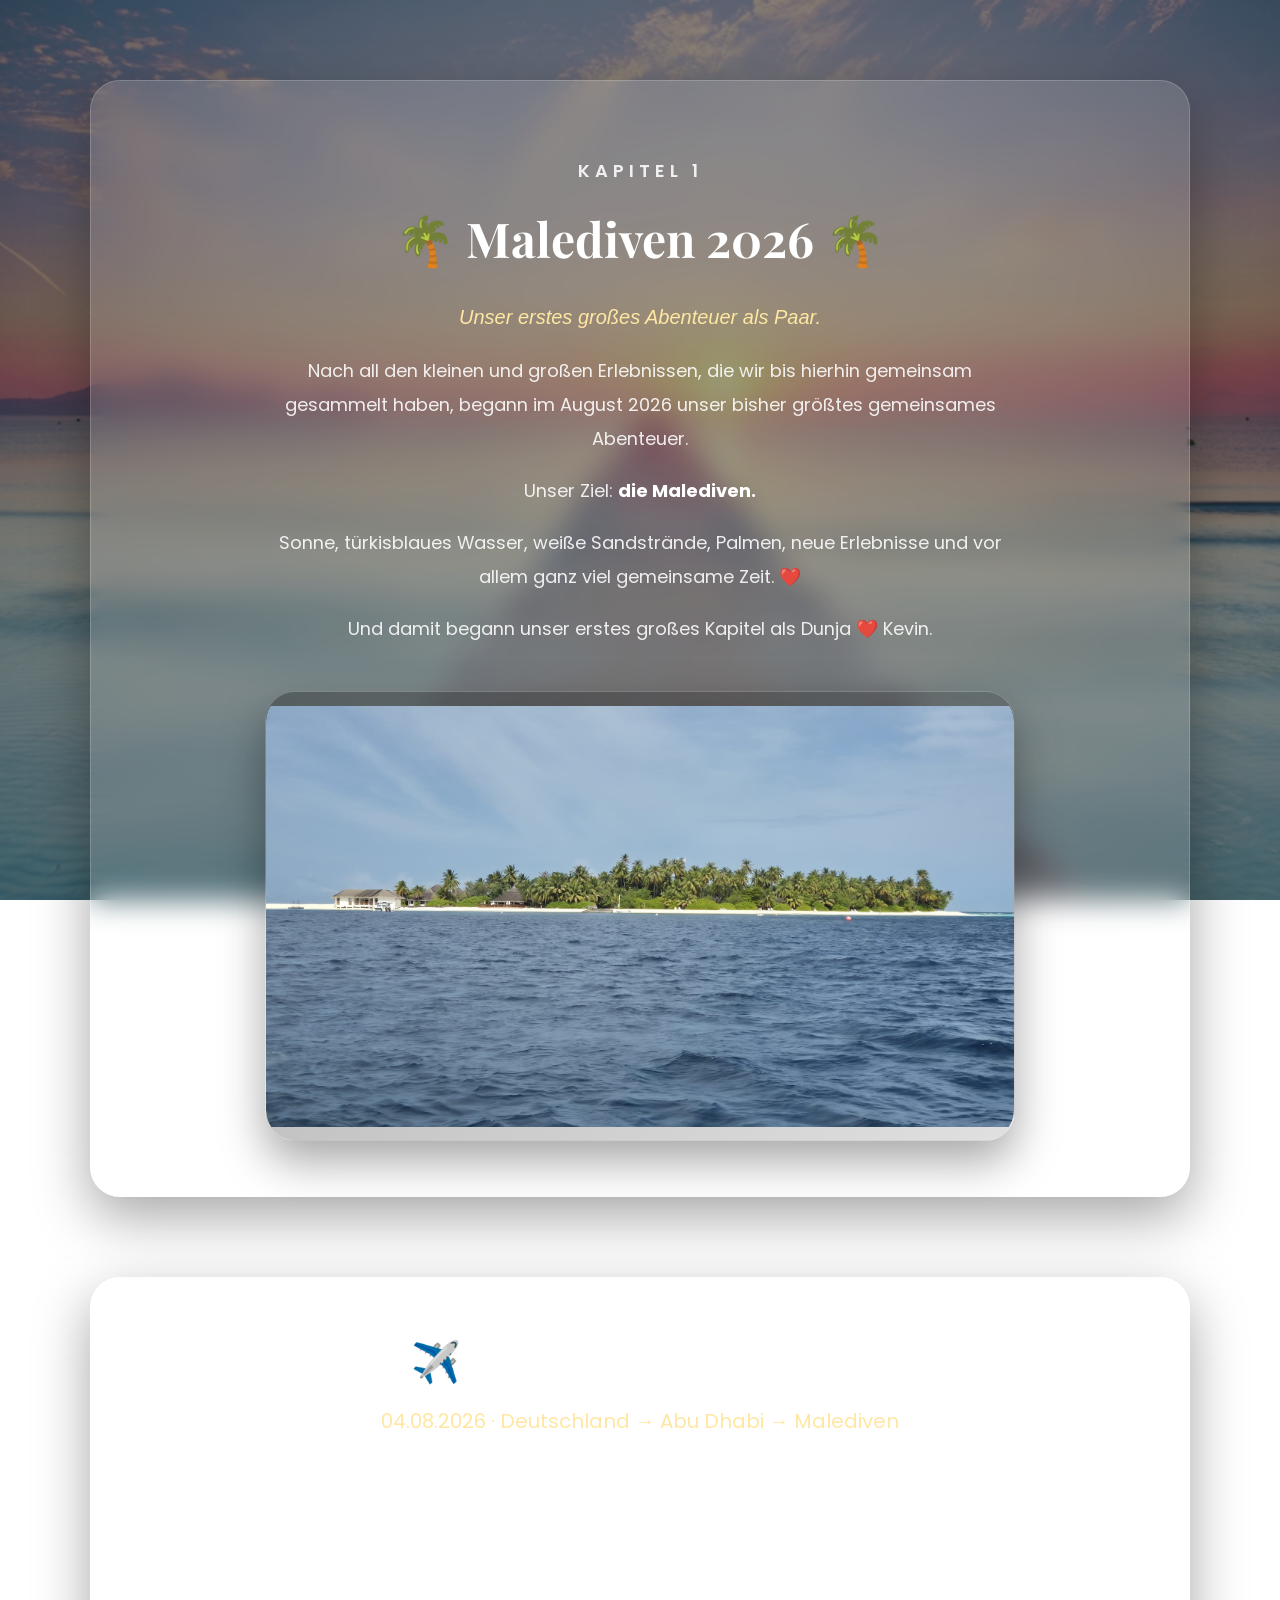
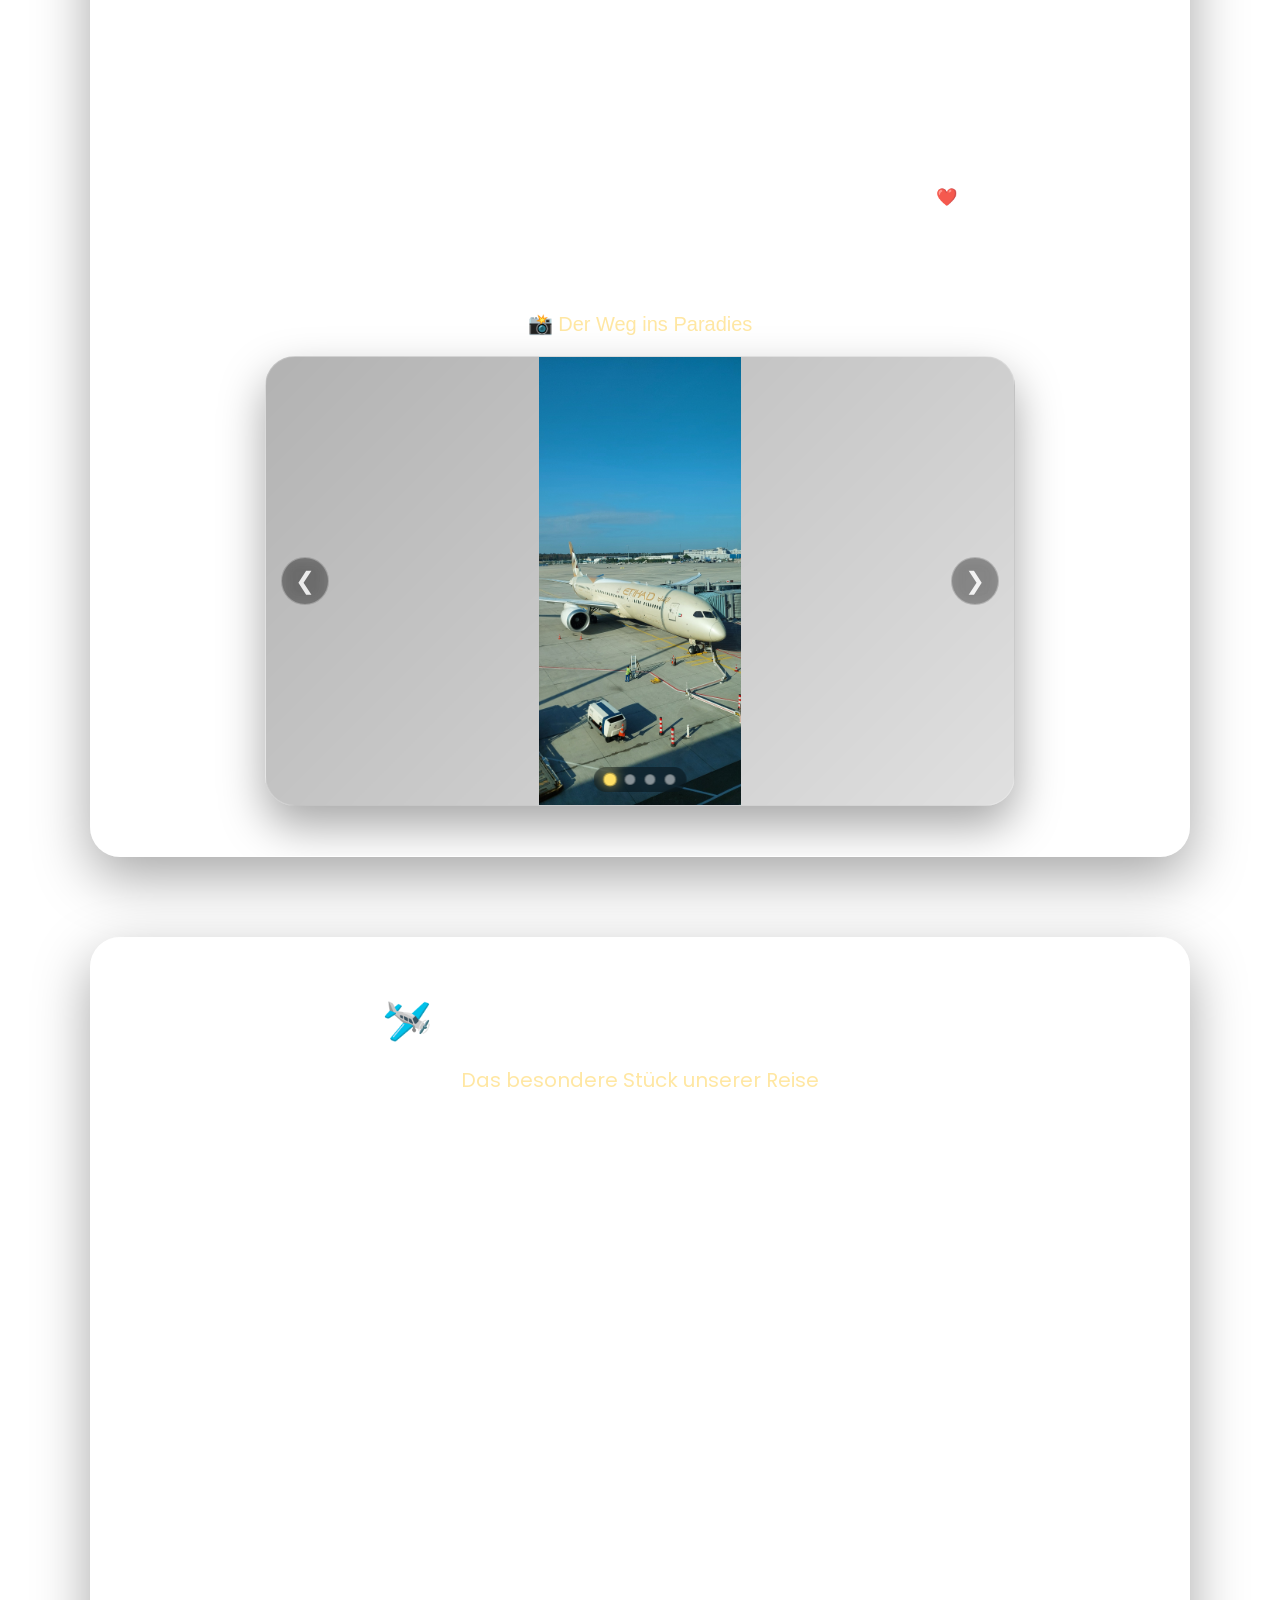
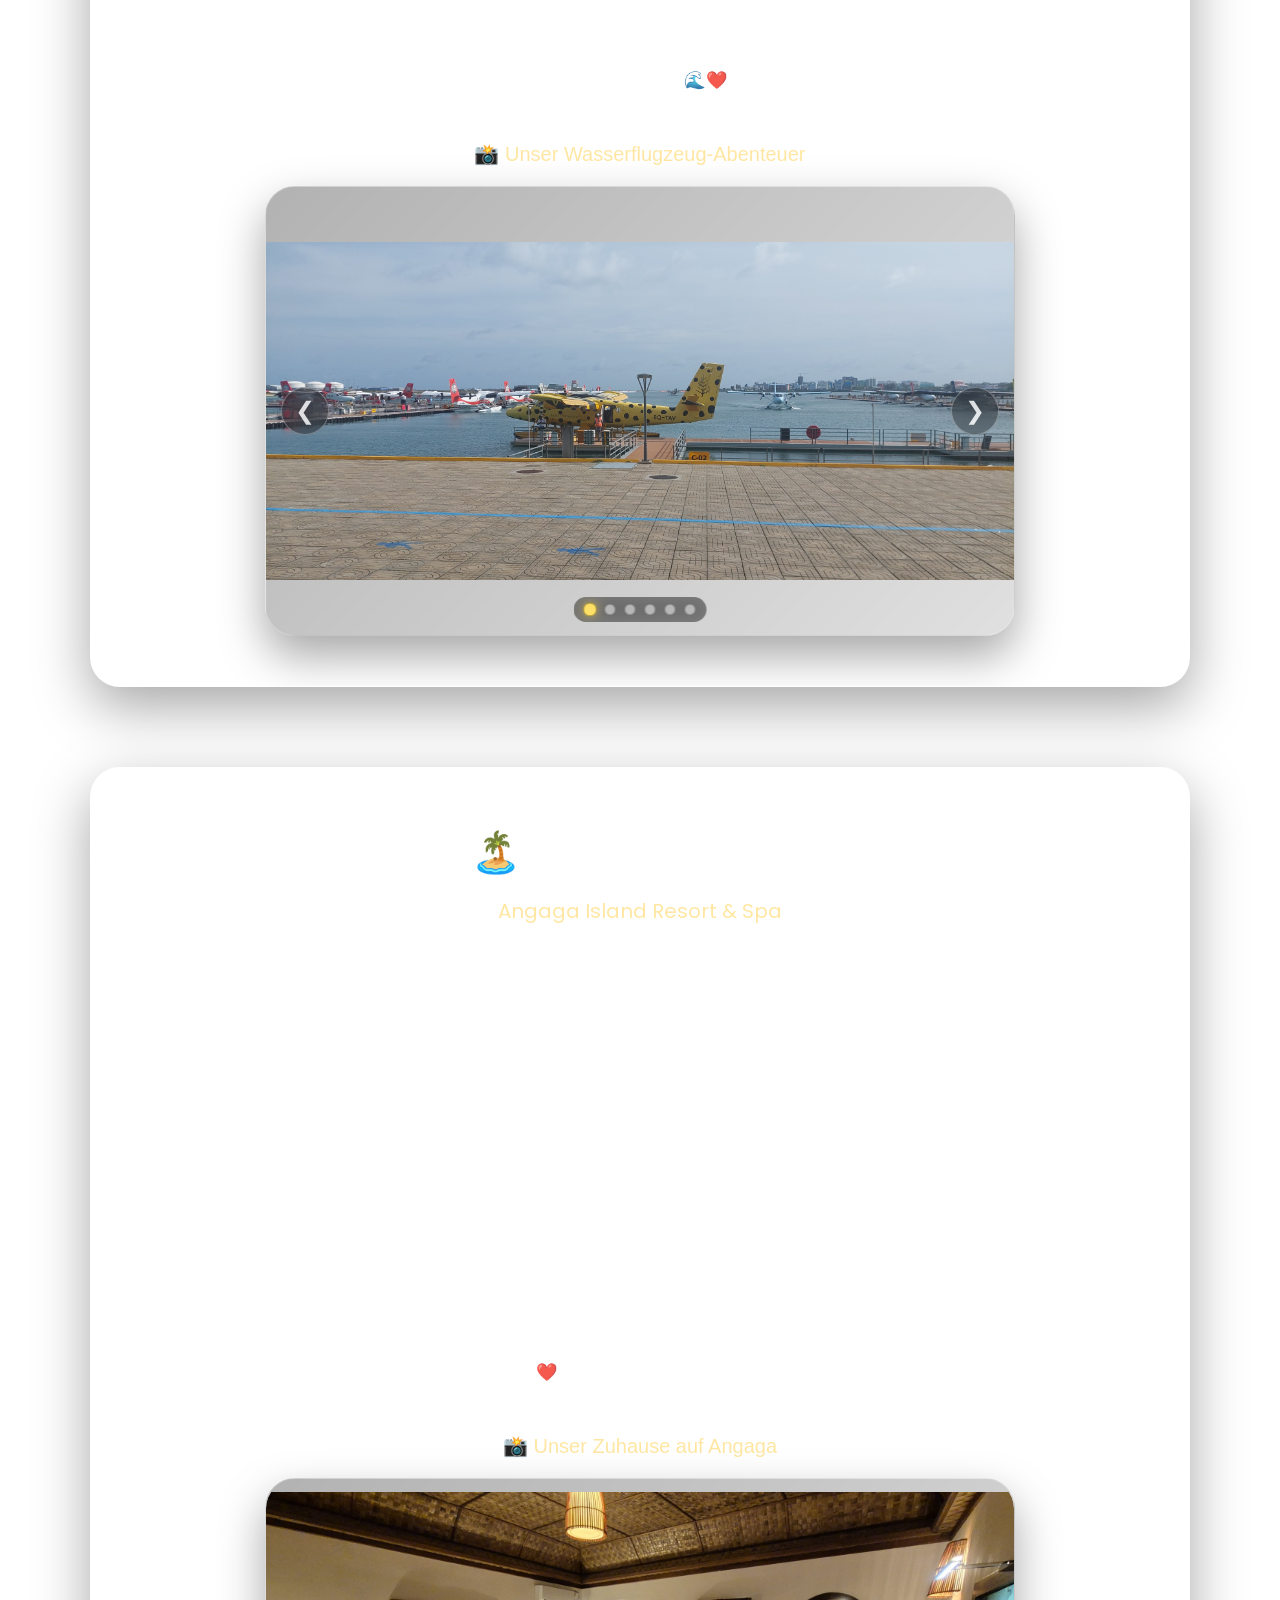
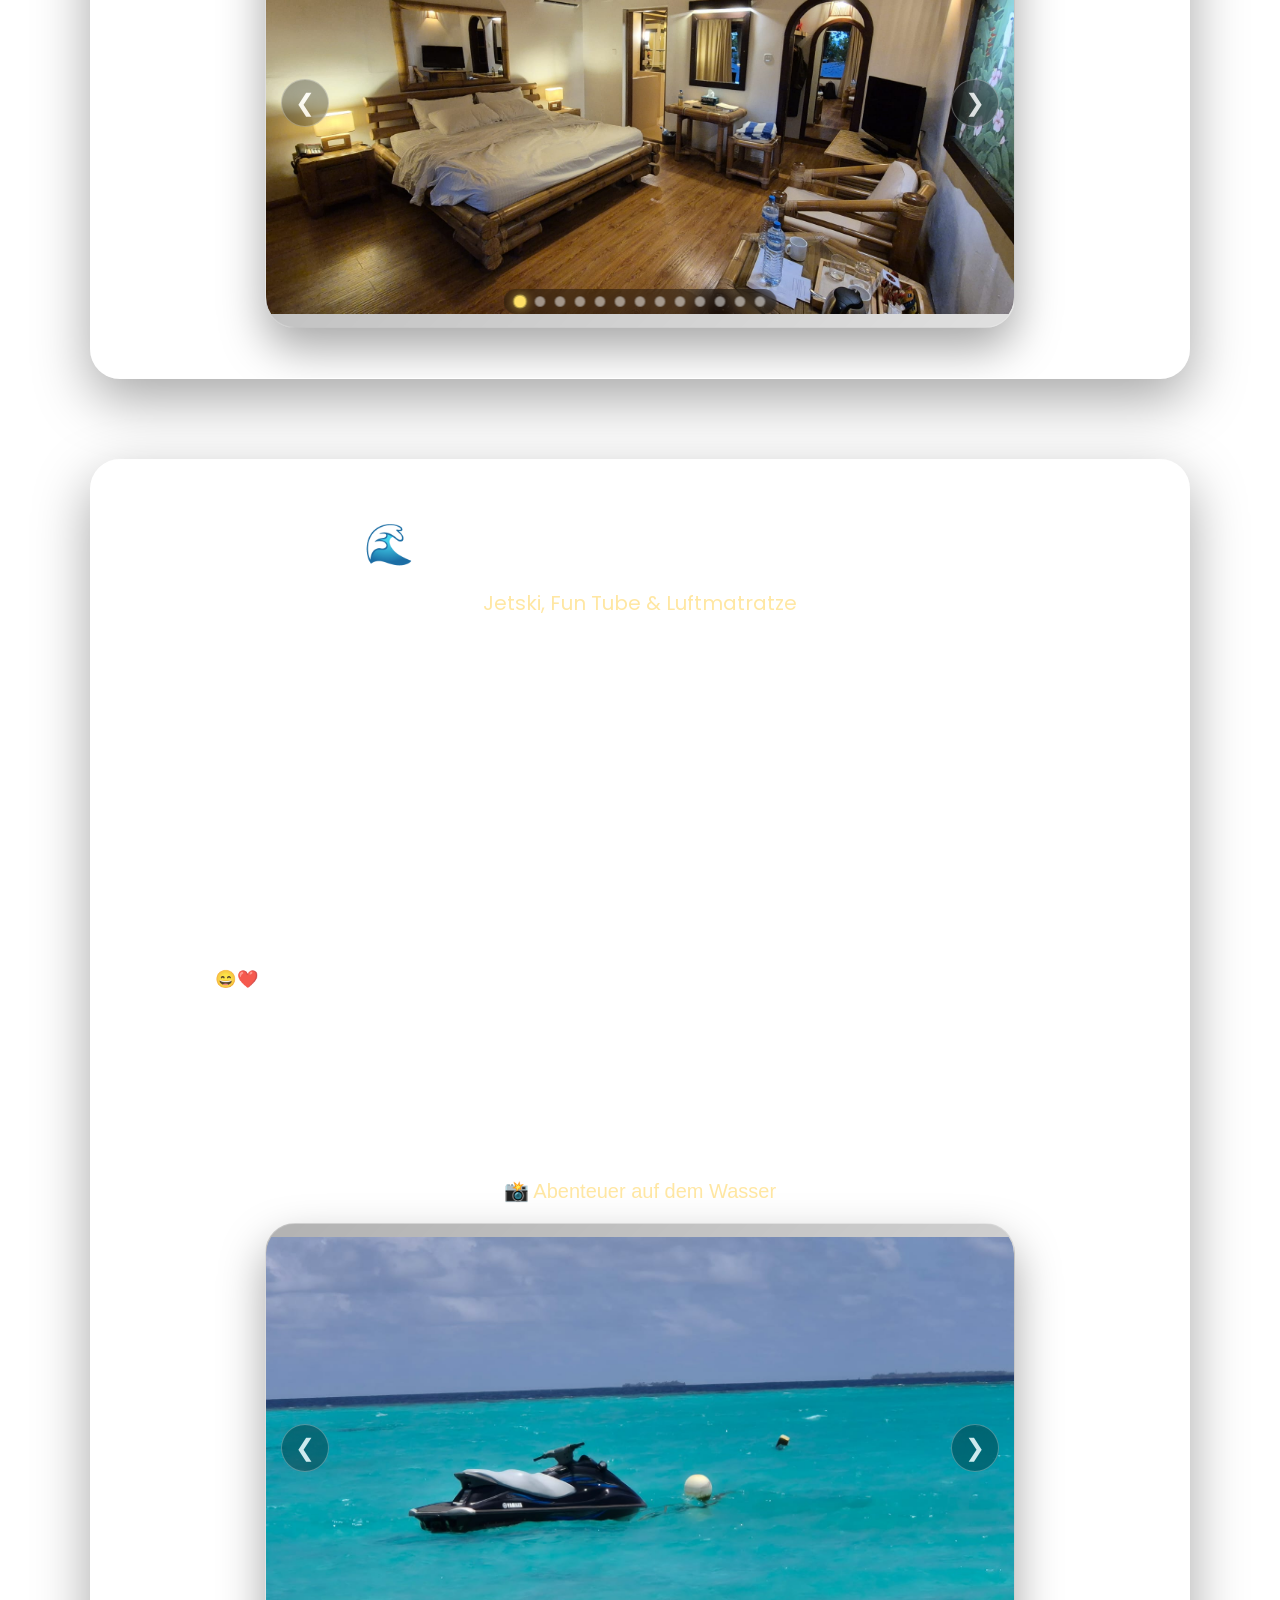
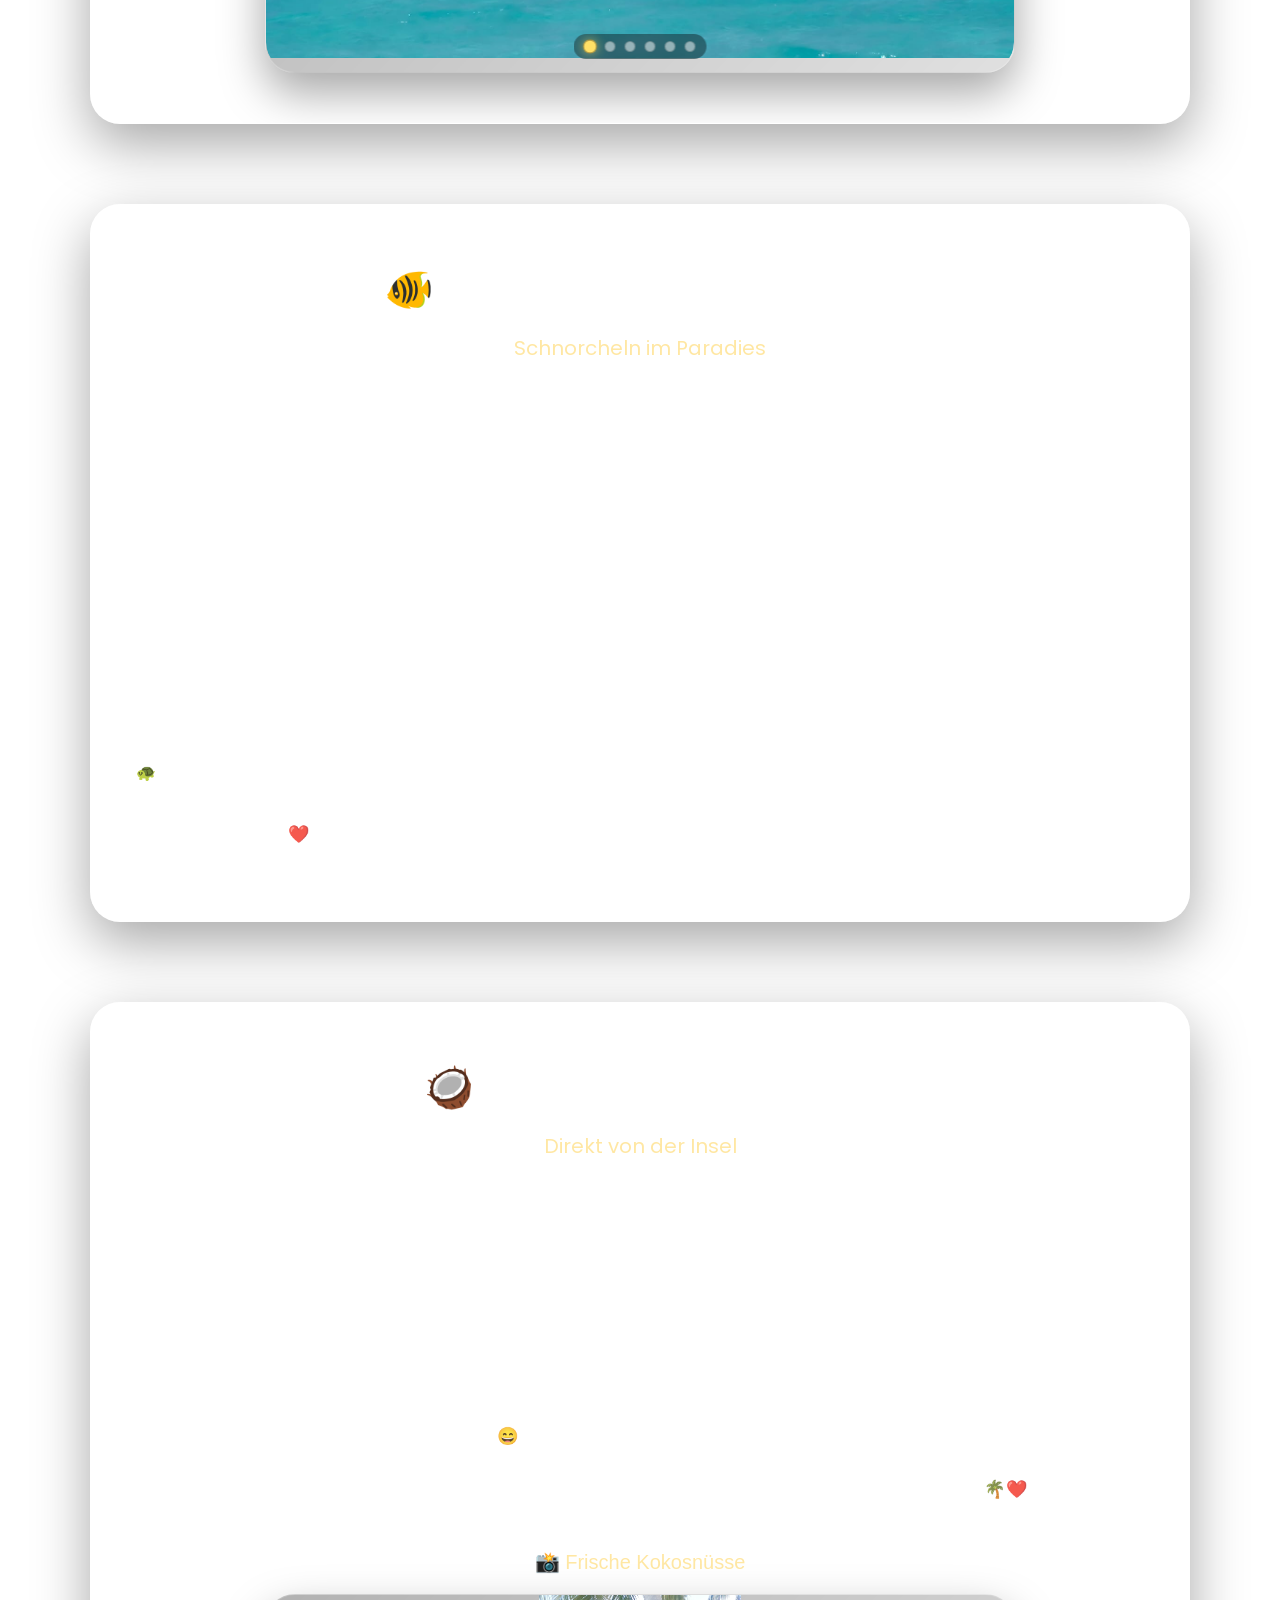
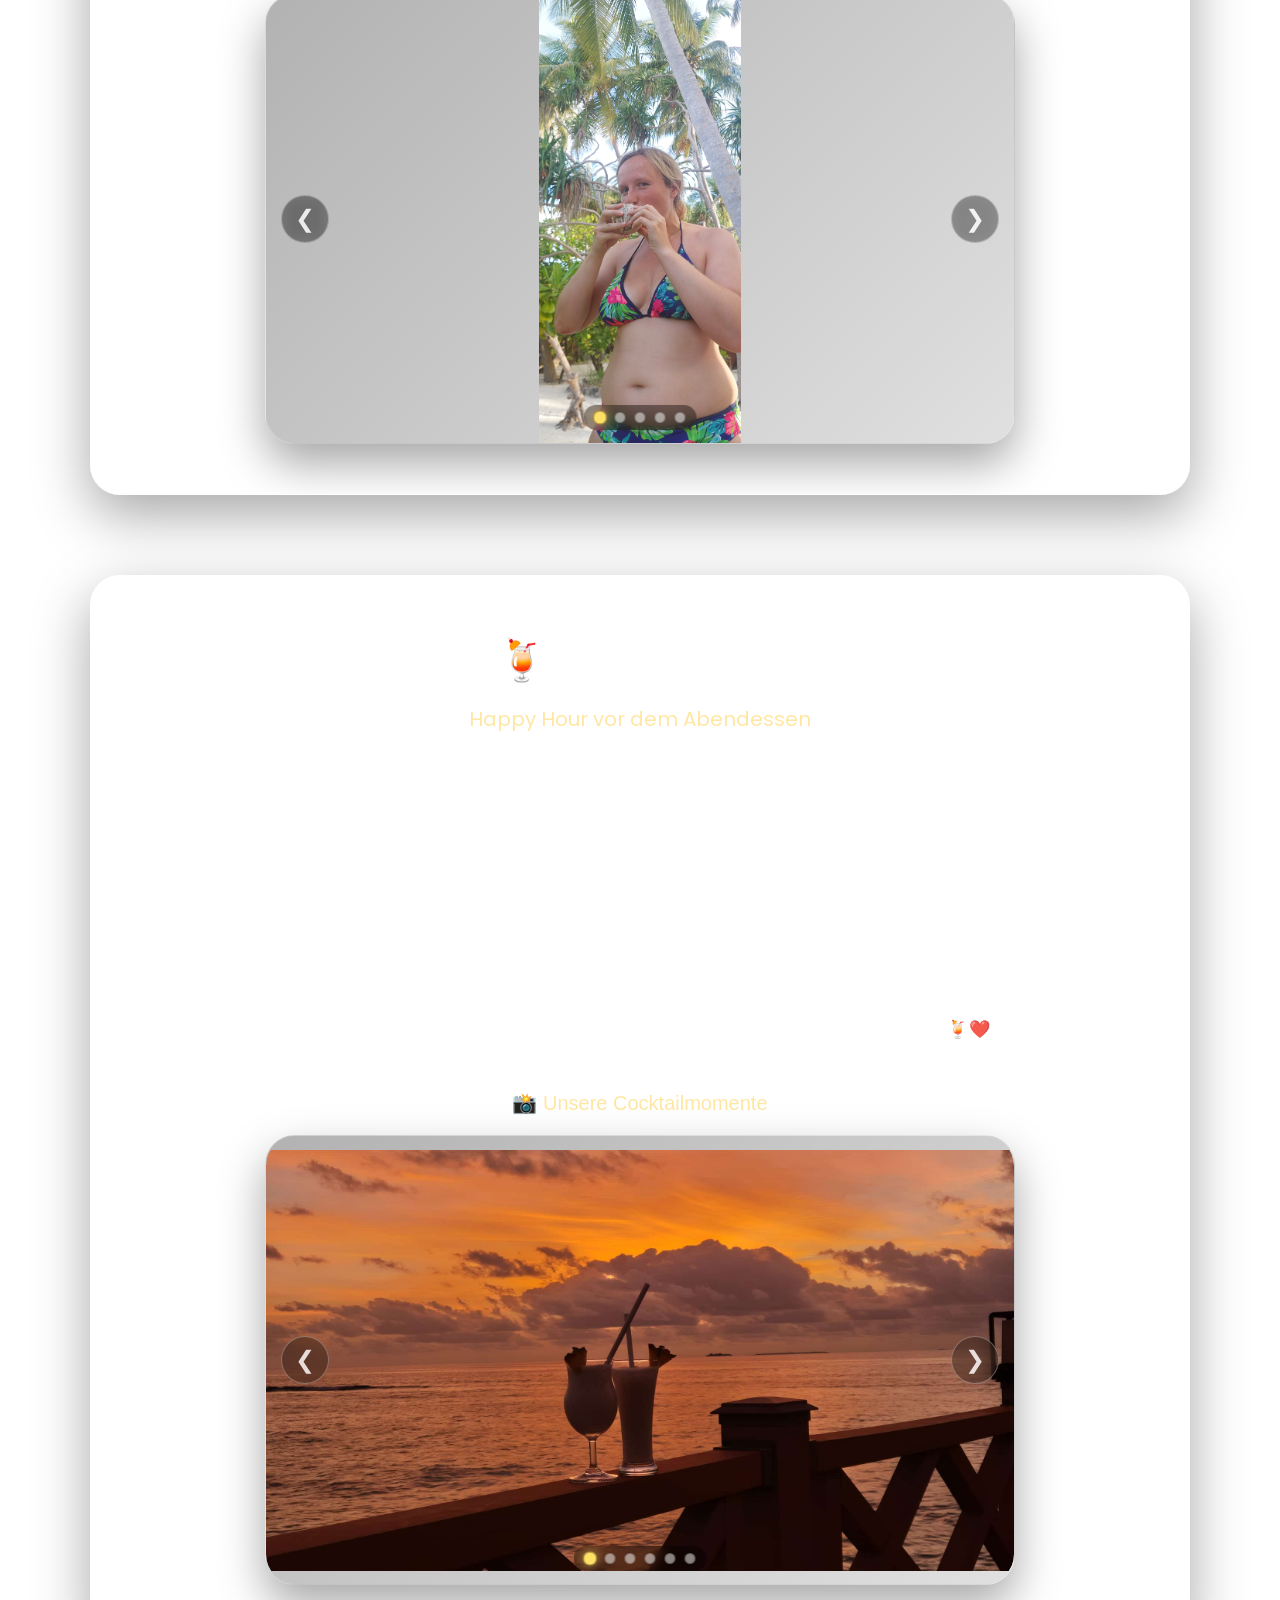
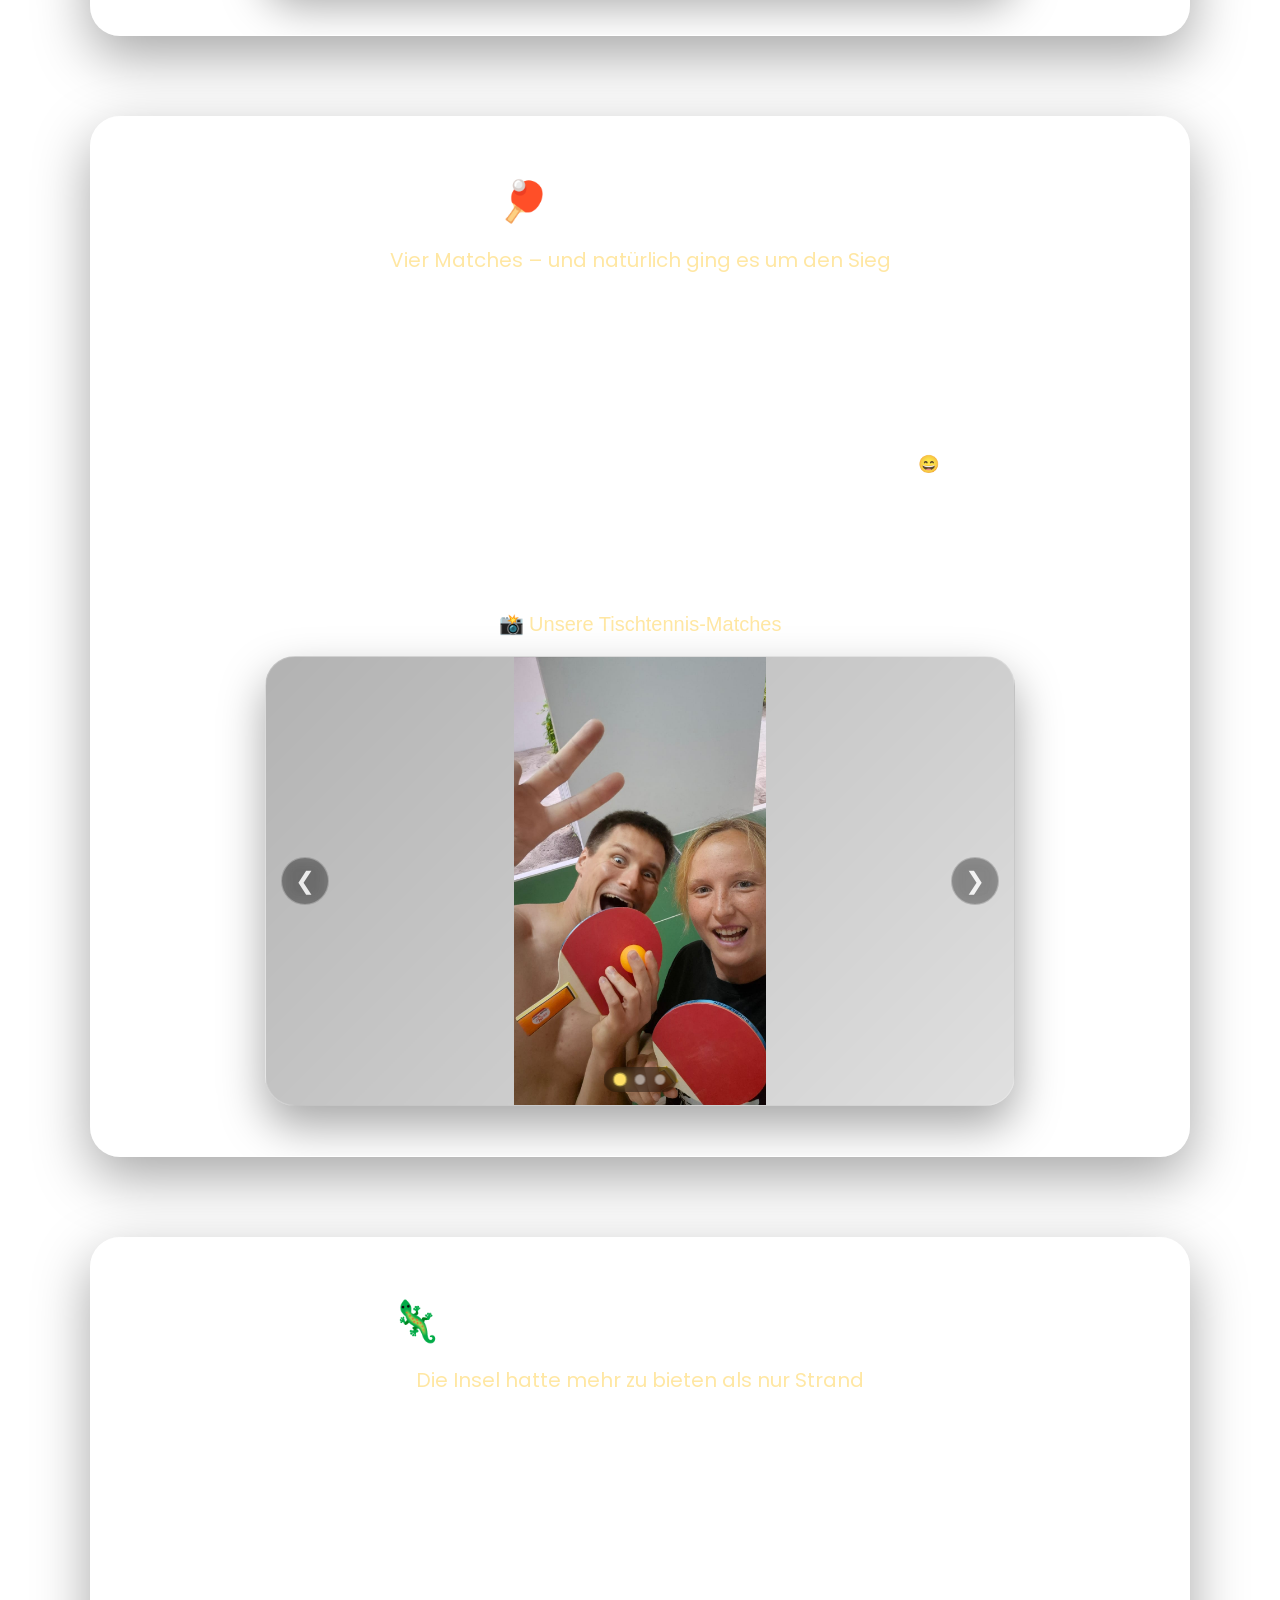
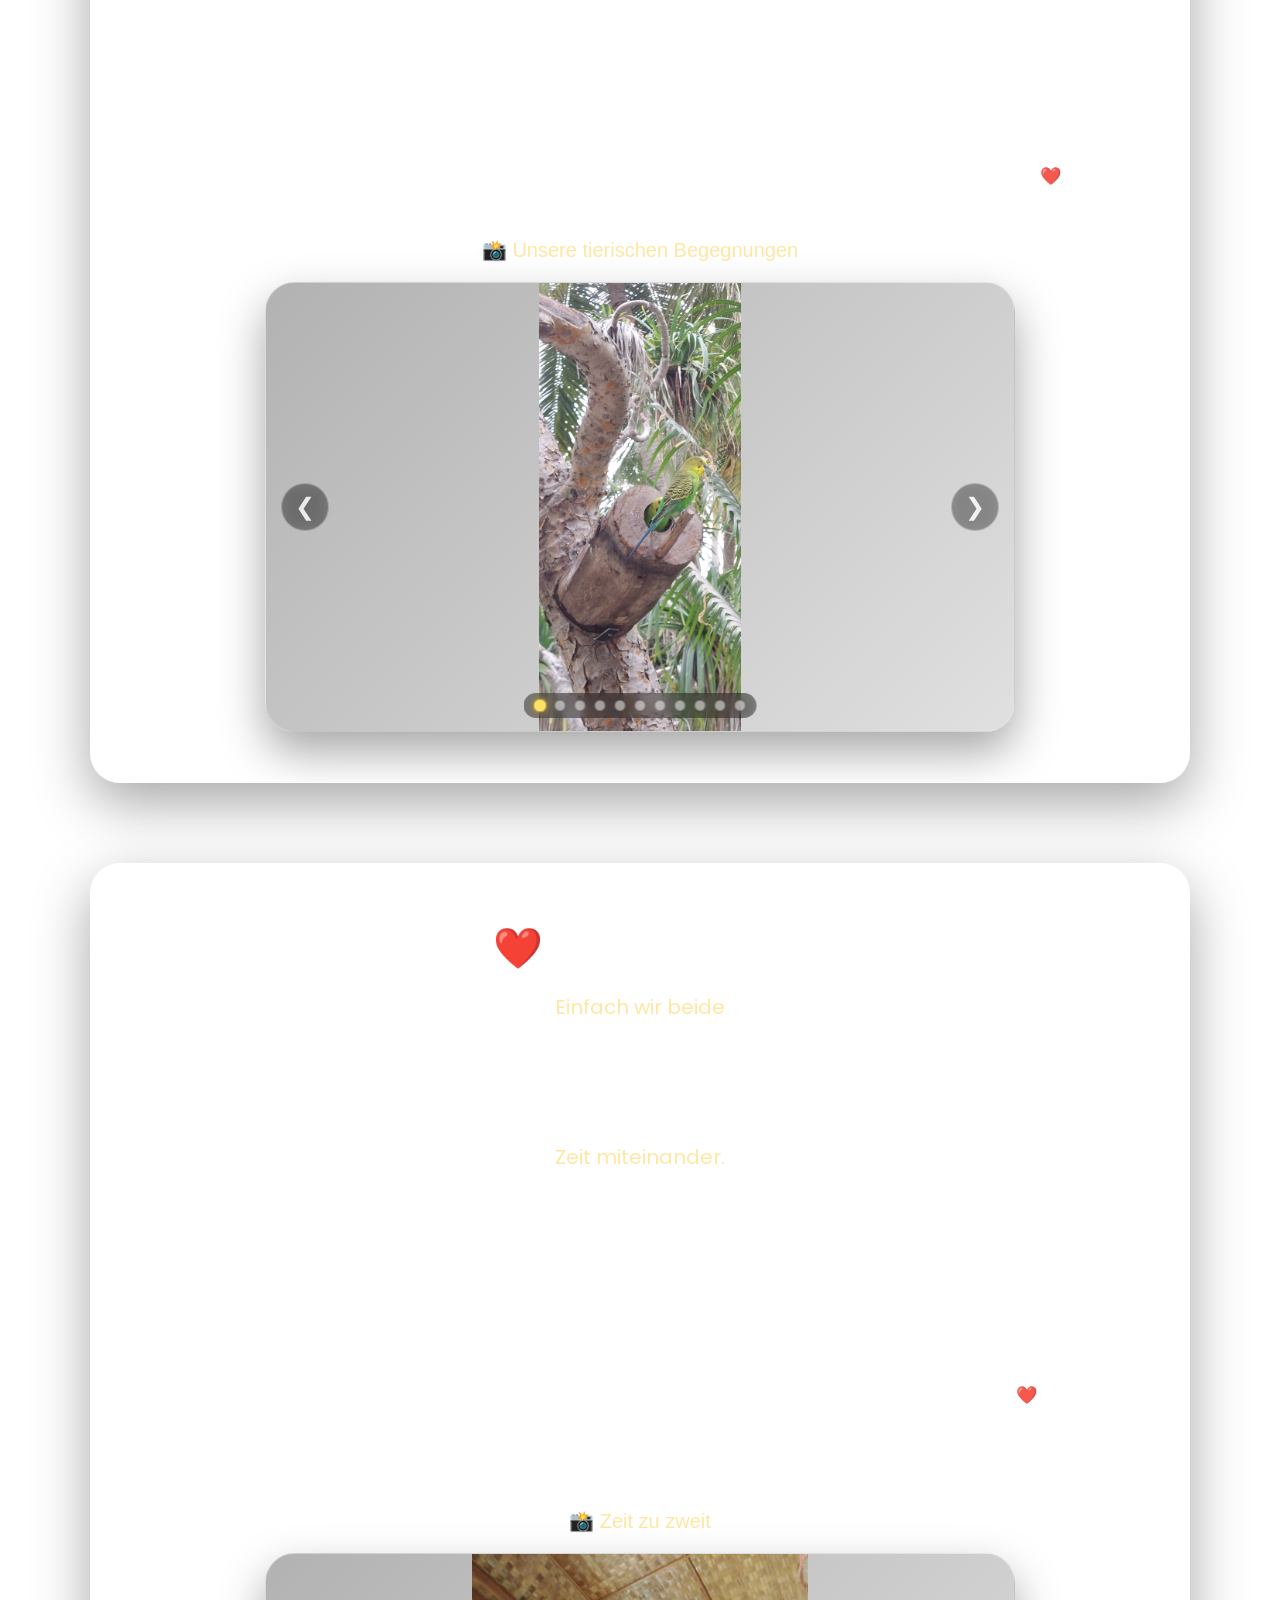
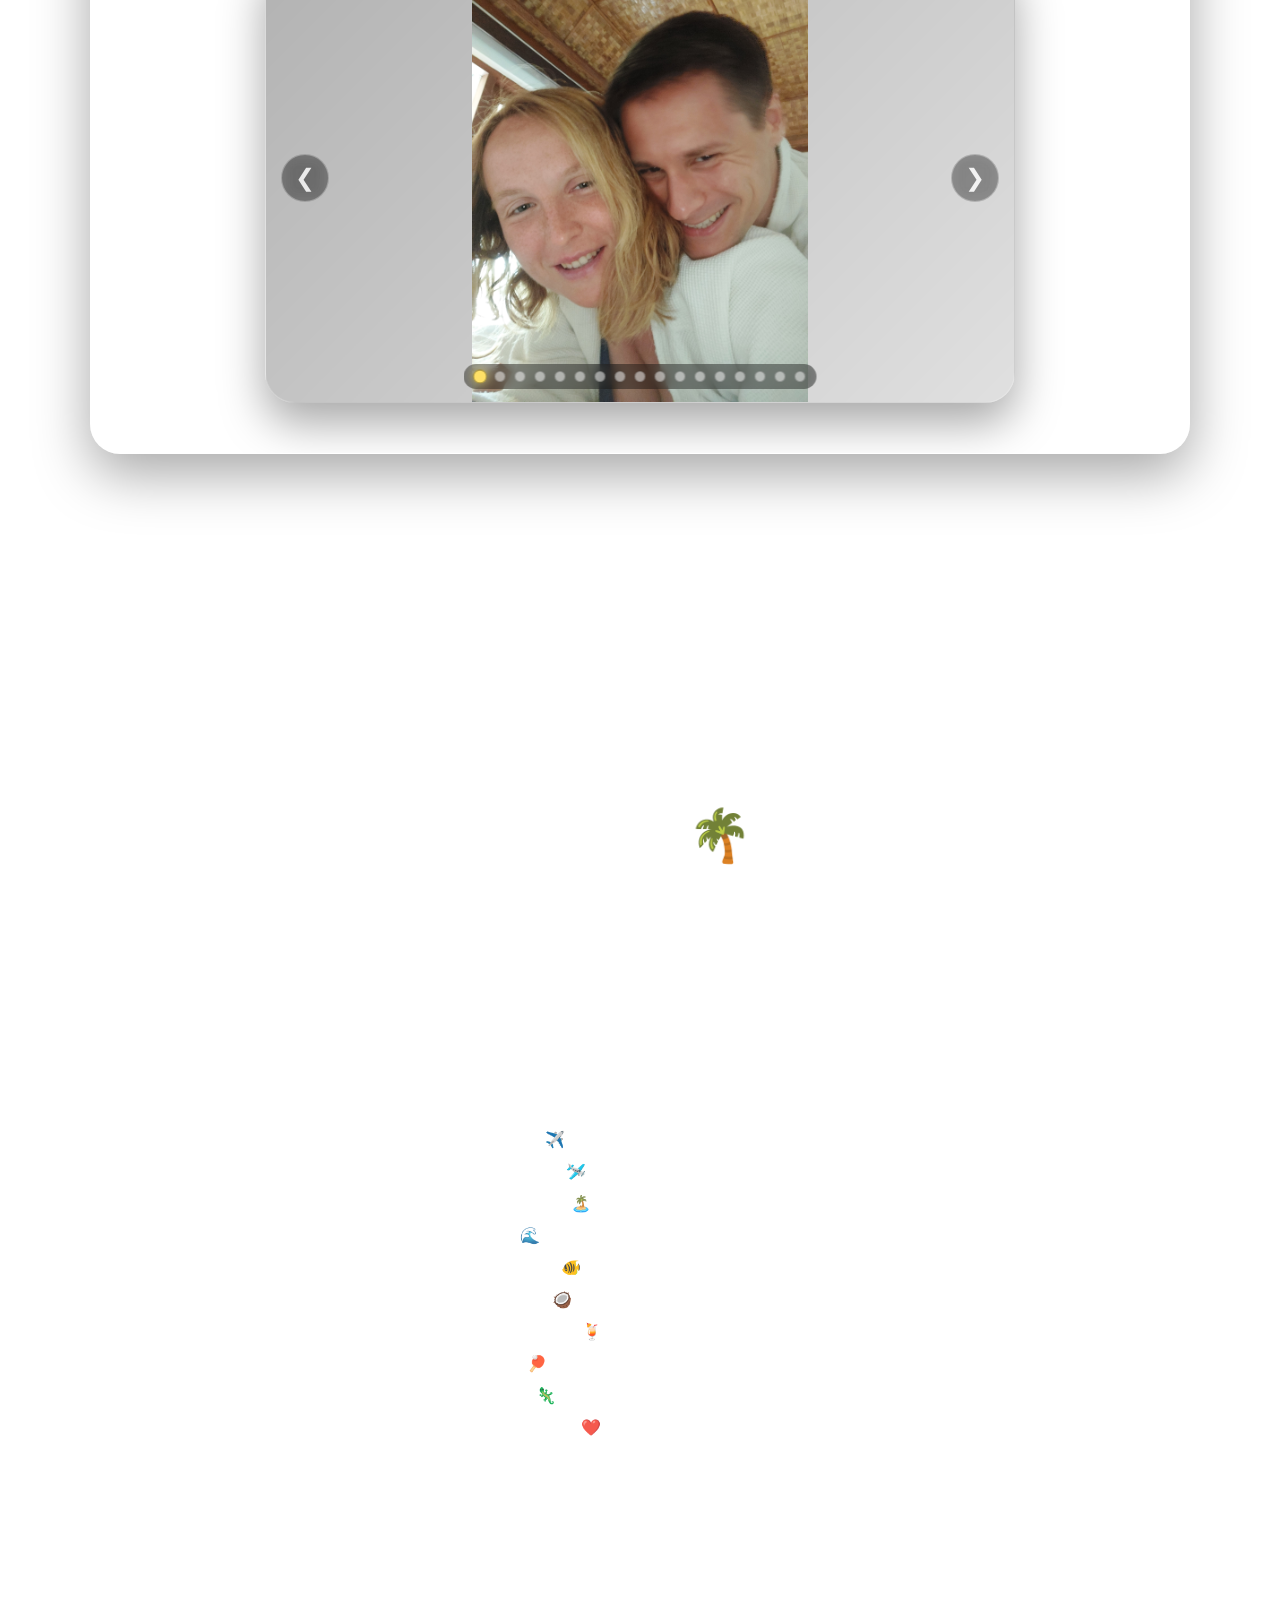
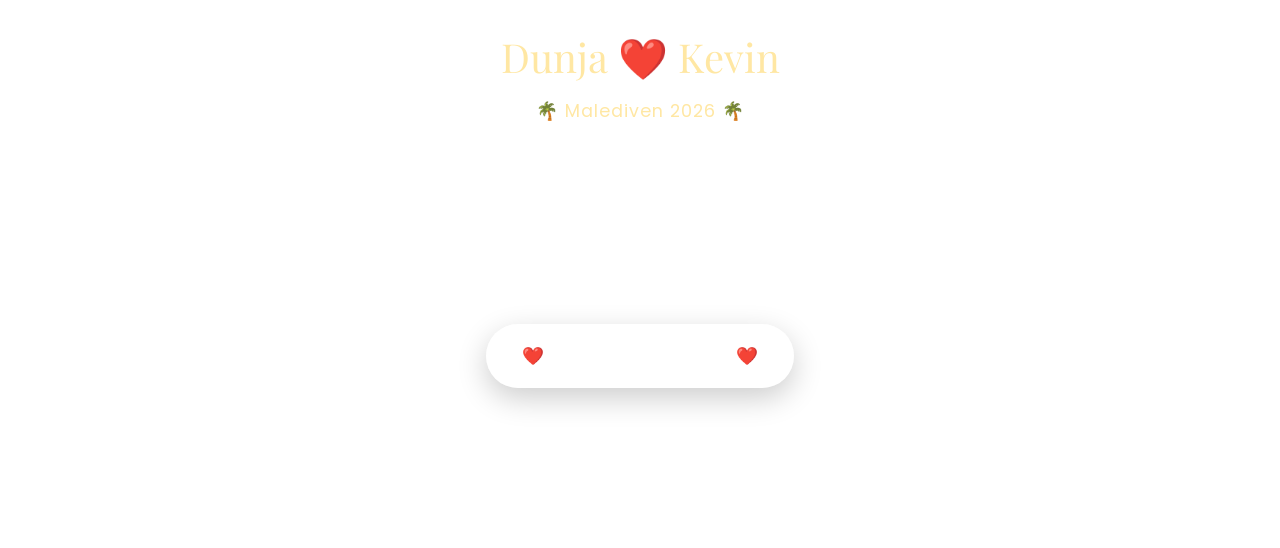
==== commit 39878003: "Update index.html" ====
--- a/index.html
+++ b/index.html
@@ -61,17 +61,6 @@
                      class="memory-image"
                      alt="Dunja und Kevin – Malediven 2026">
 
-                <button class="memory-arrow memory-arrow-left"
-                        type="button"
-                        aria-label="Vorheriges Bild">
-                    ❮
-                </button>
-
-                <button class="memory-arrow memory-arrow-right"
-                        type="button"
-                        aria-label="Nächstes Bild">
-                    ❯
-                </button>
 
 
             </div>
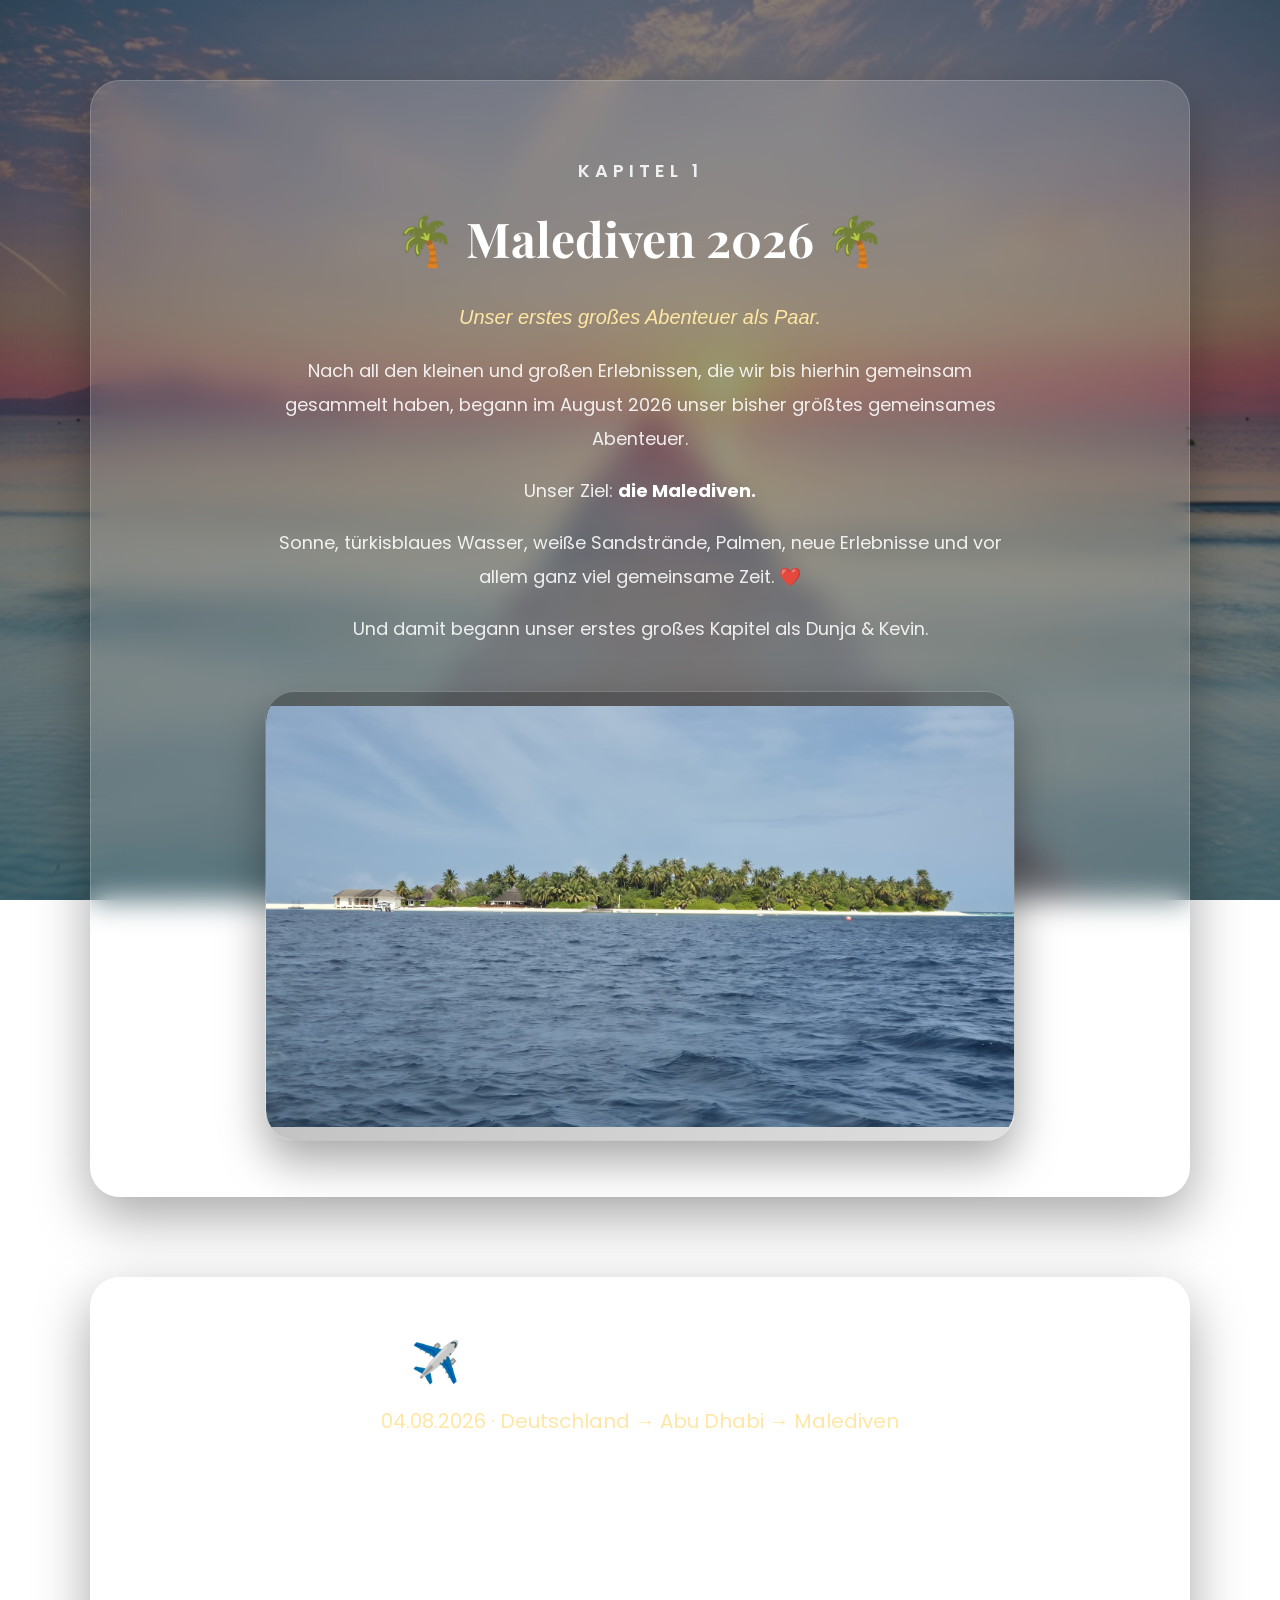
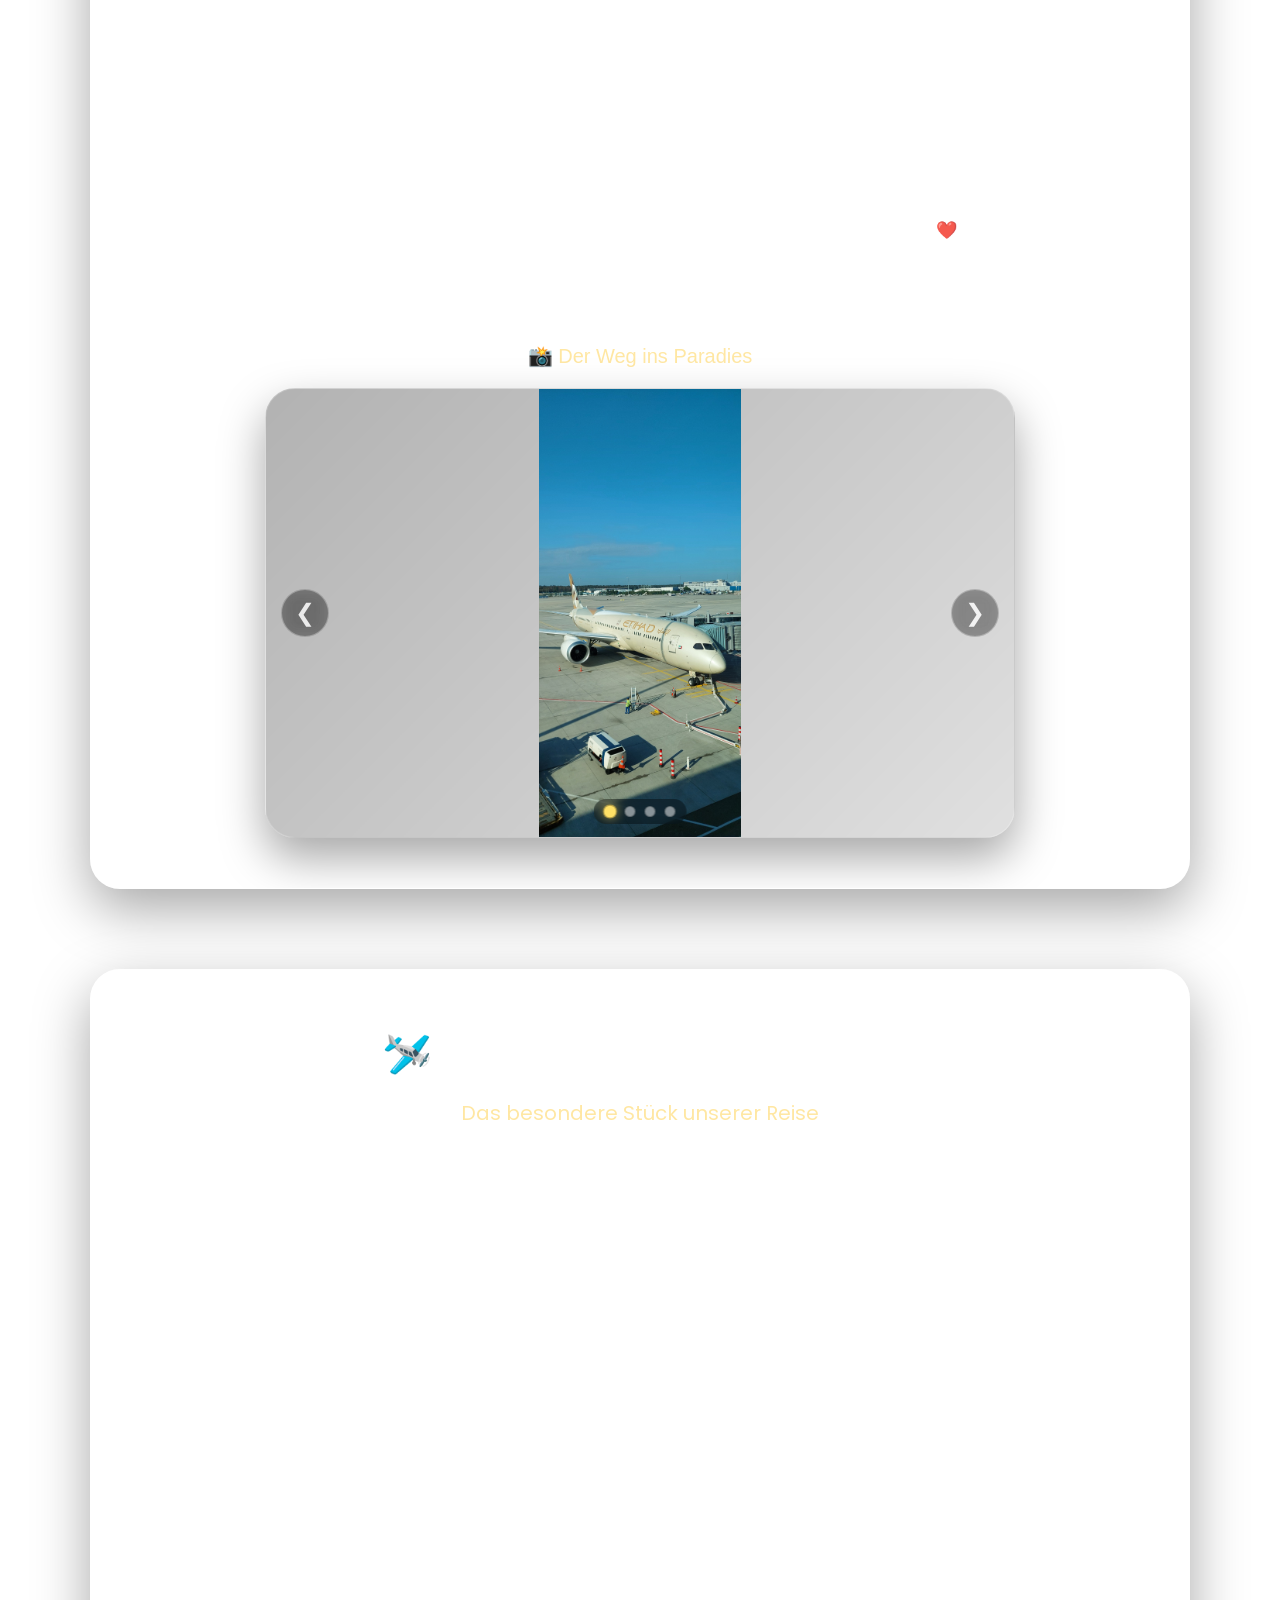
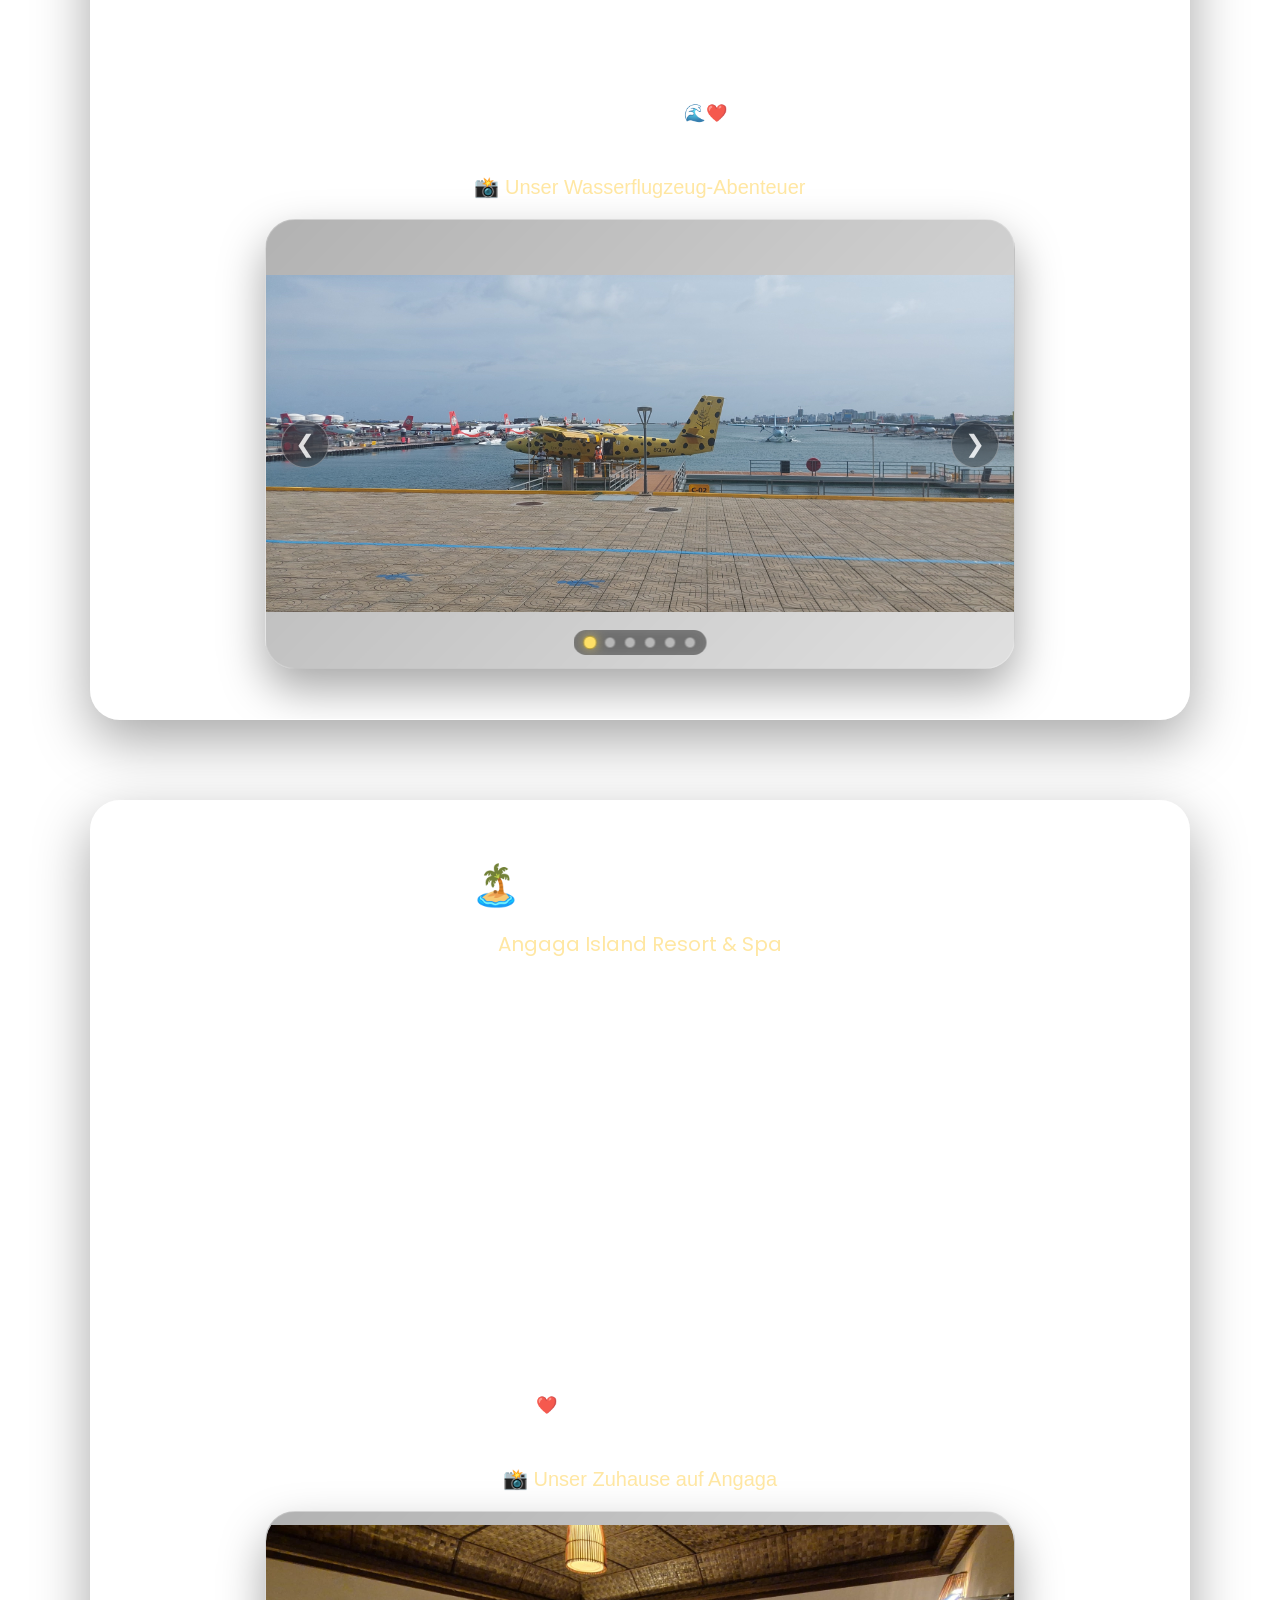
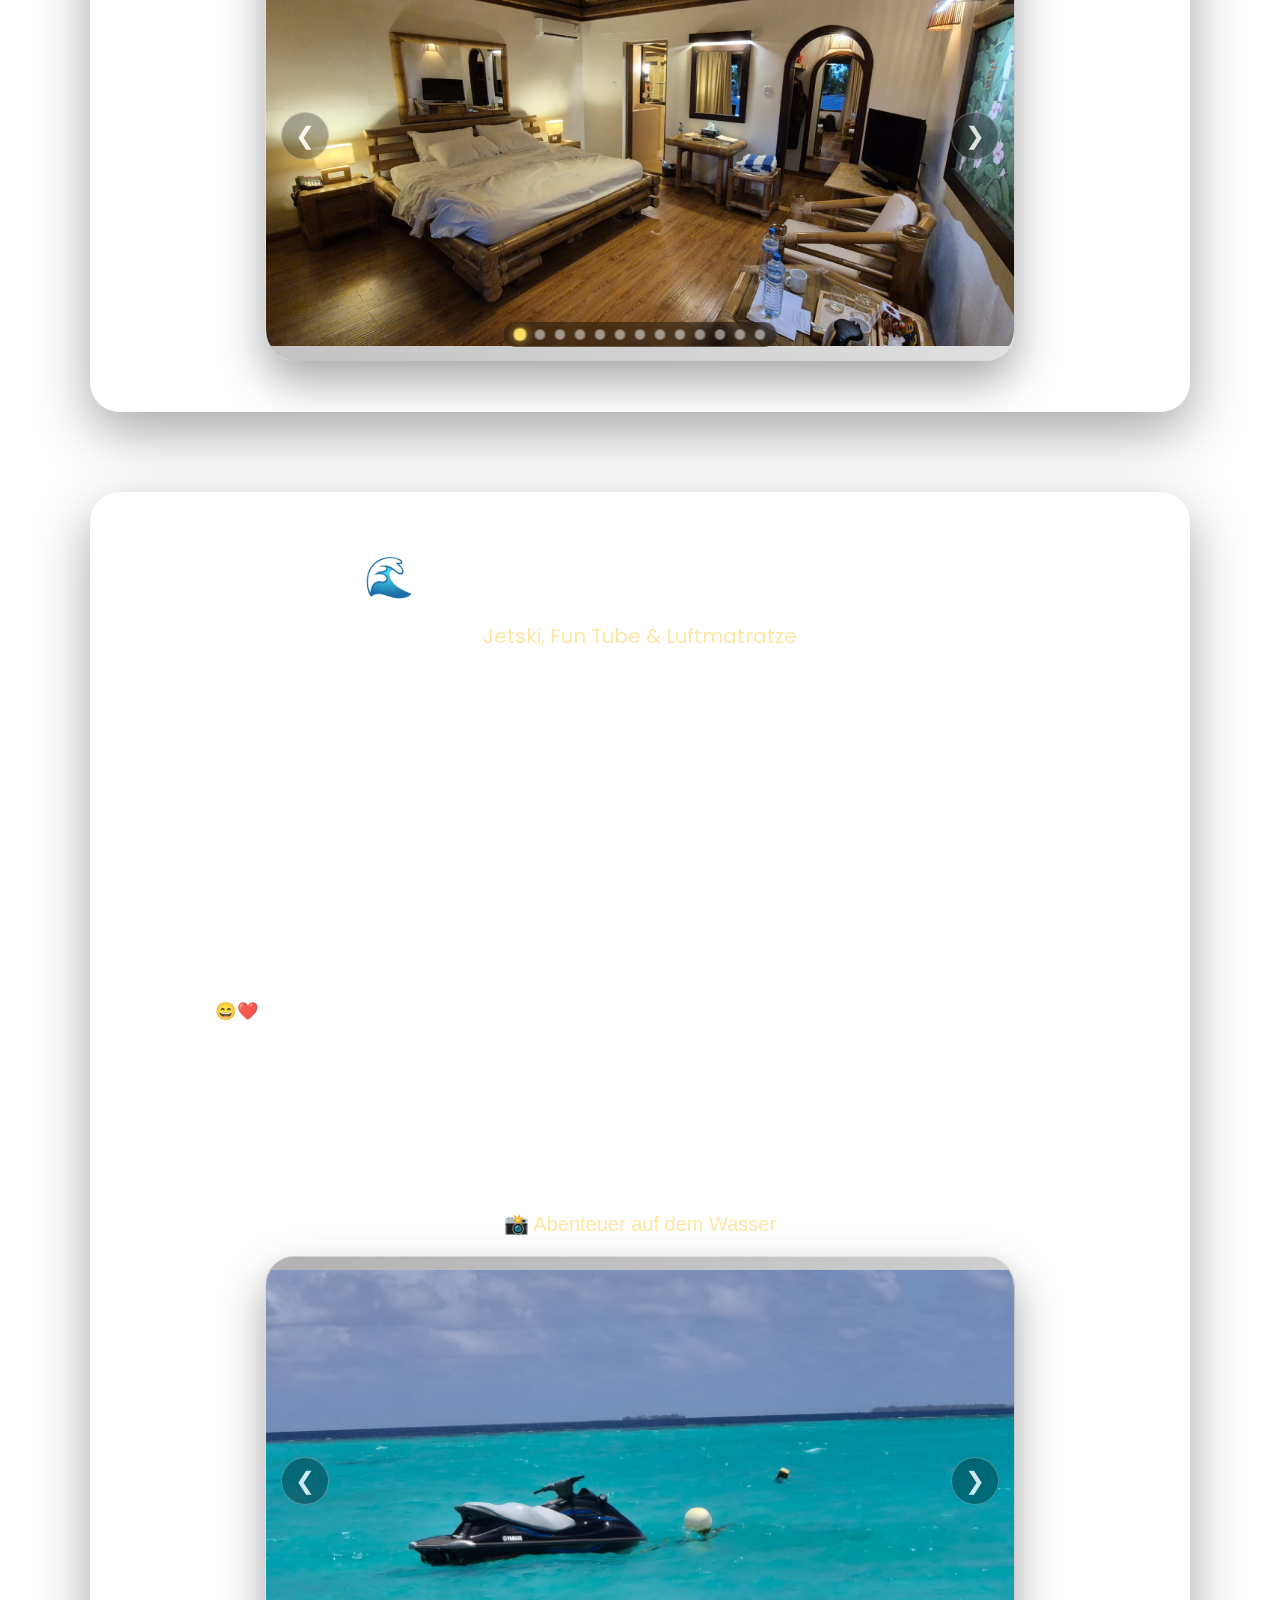
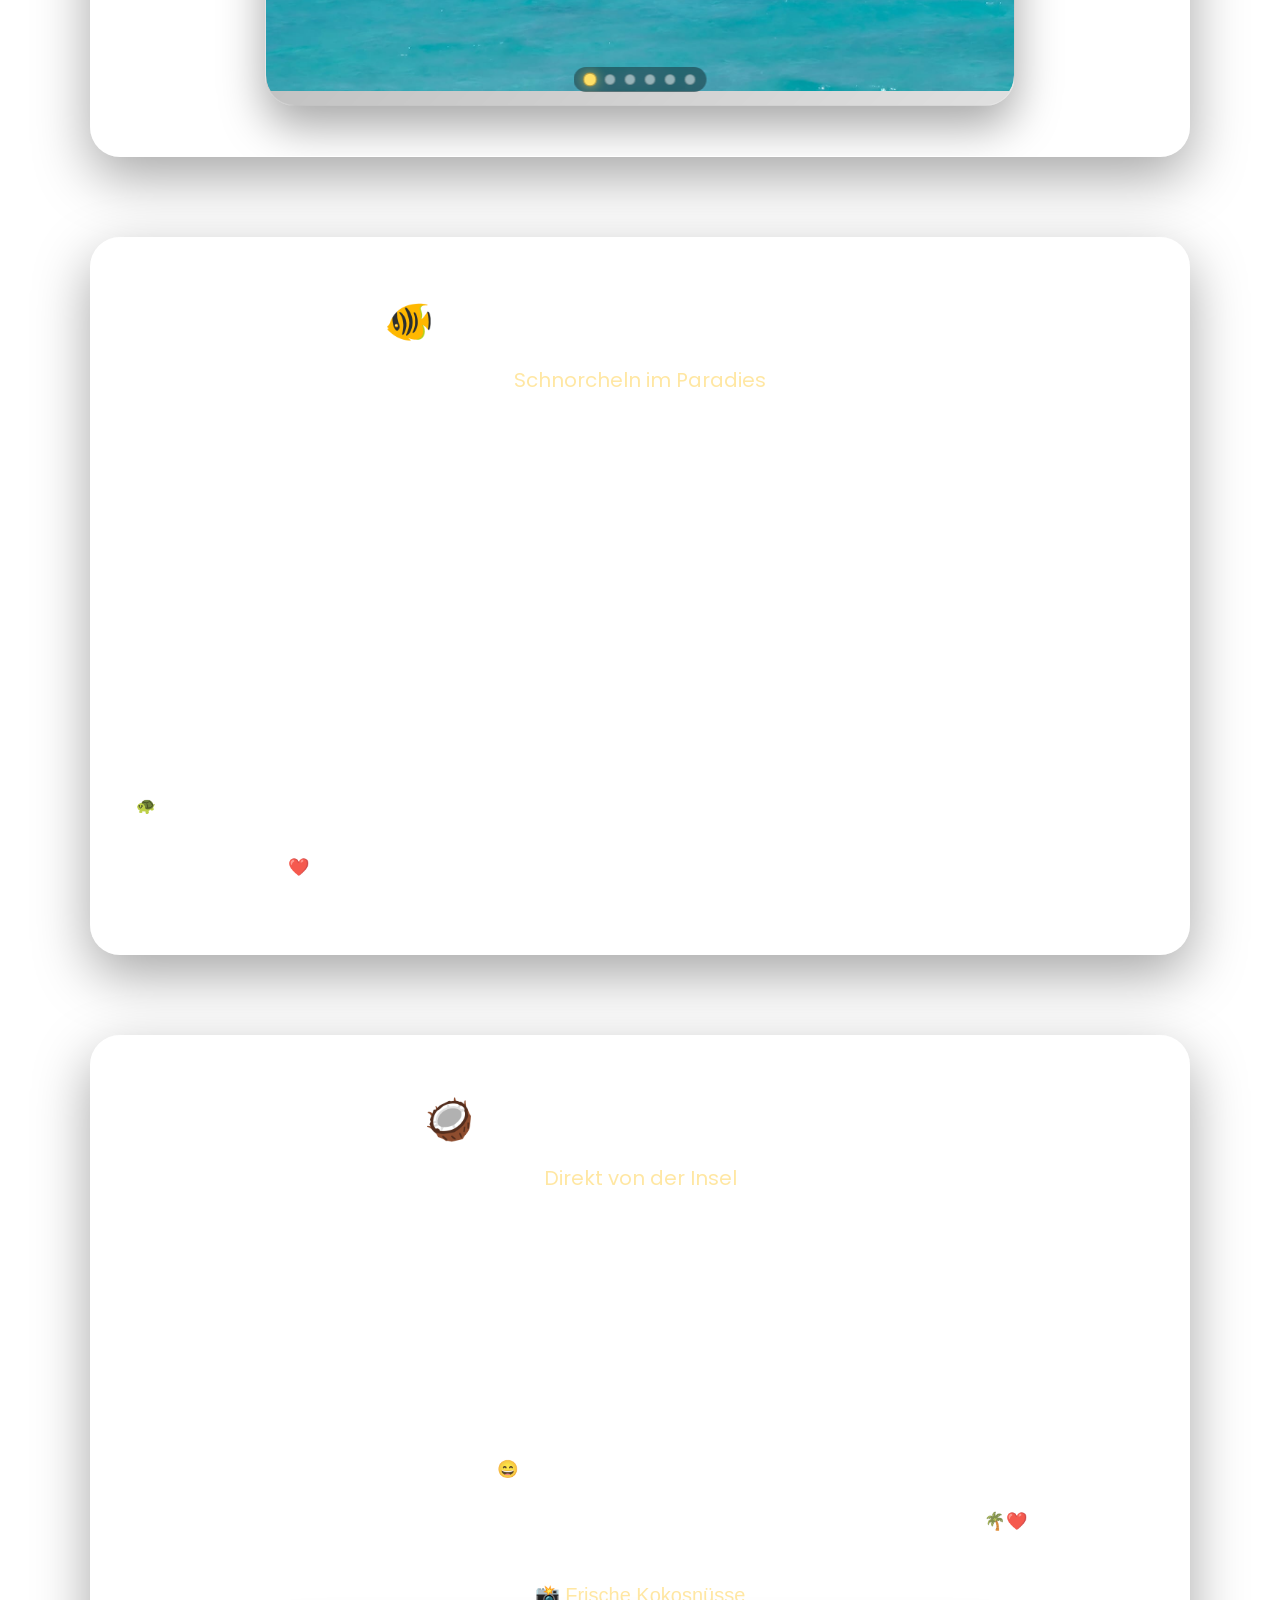
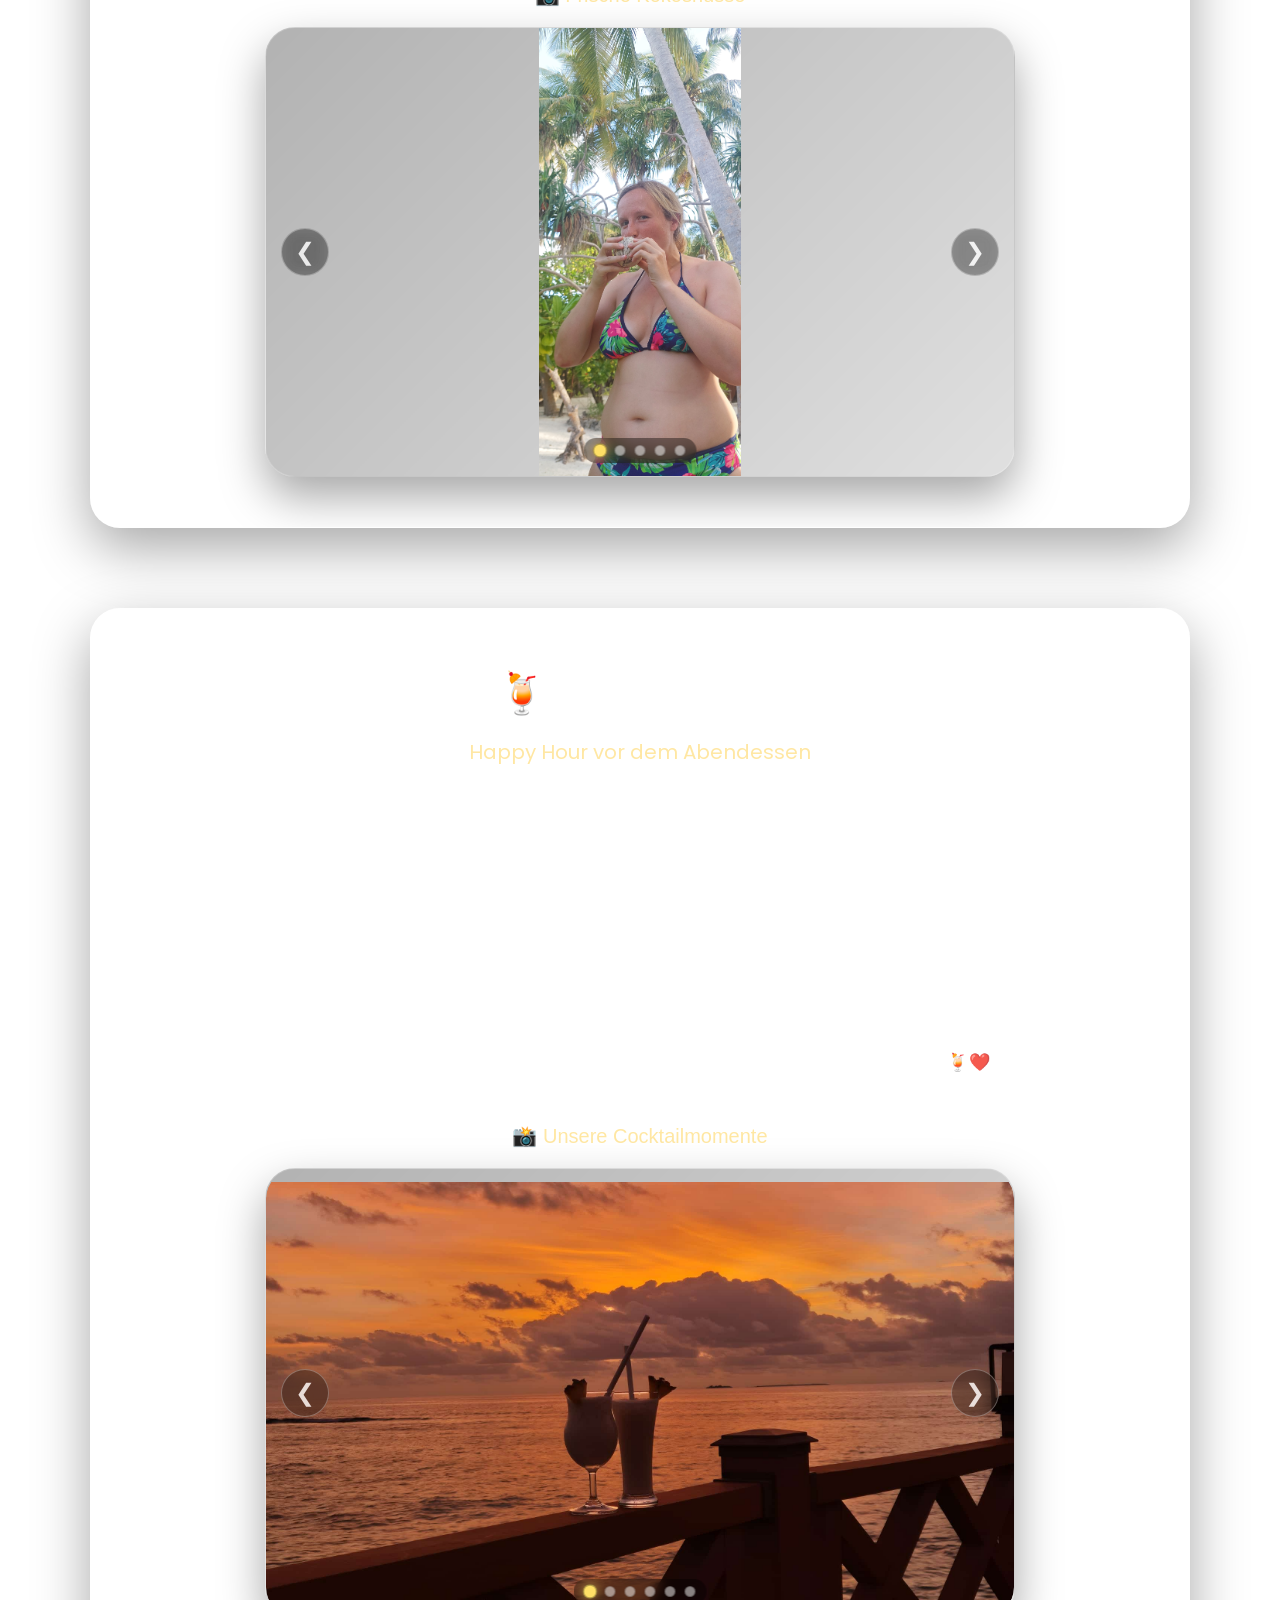
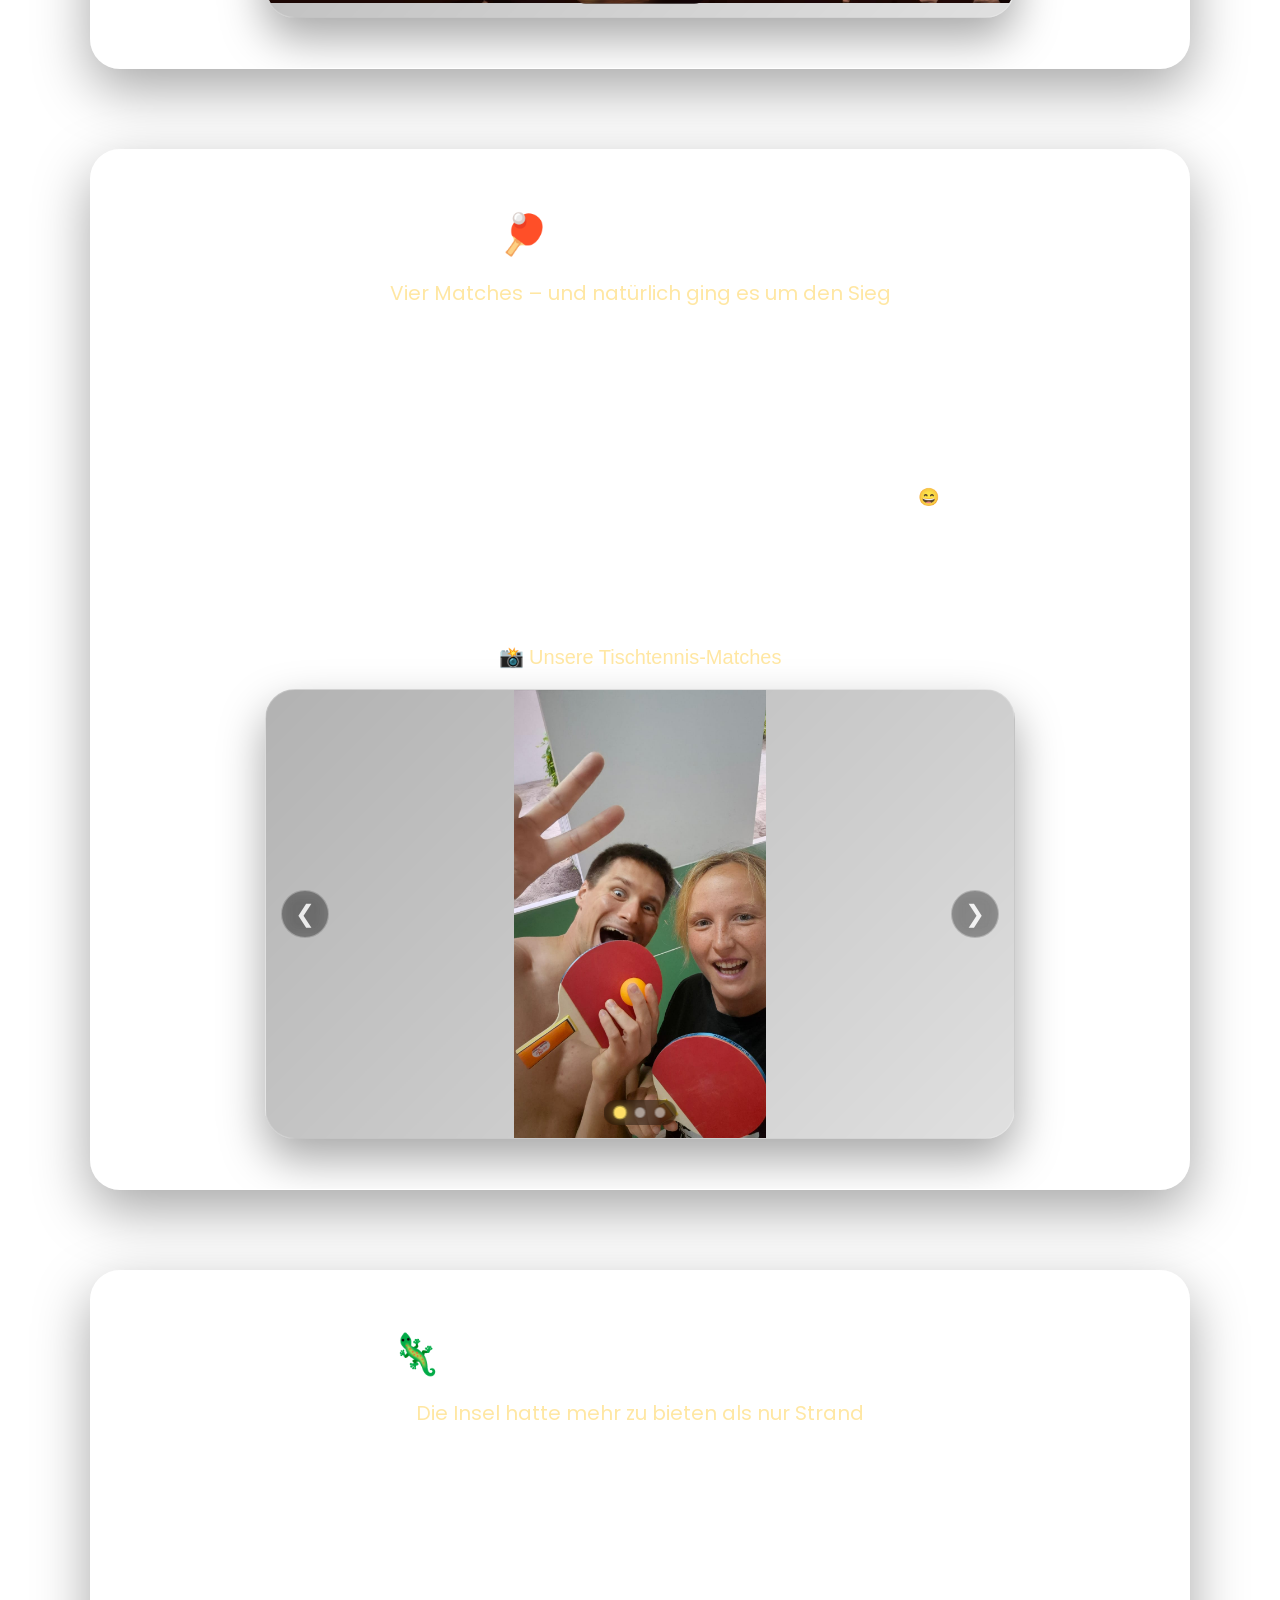
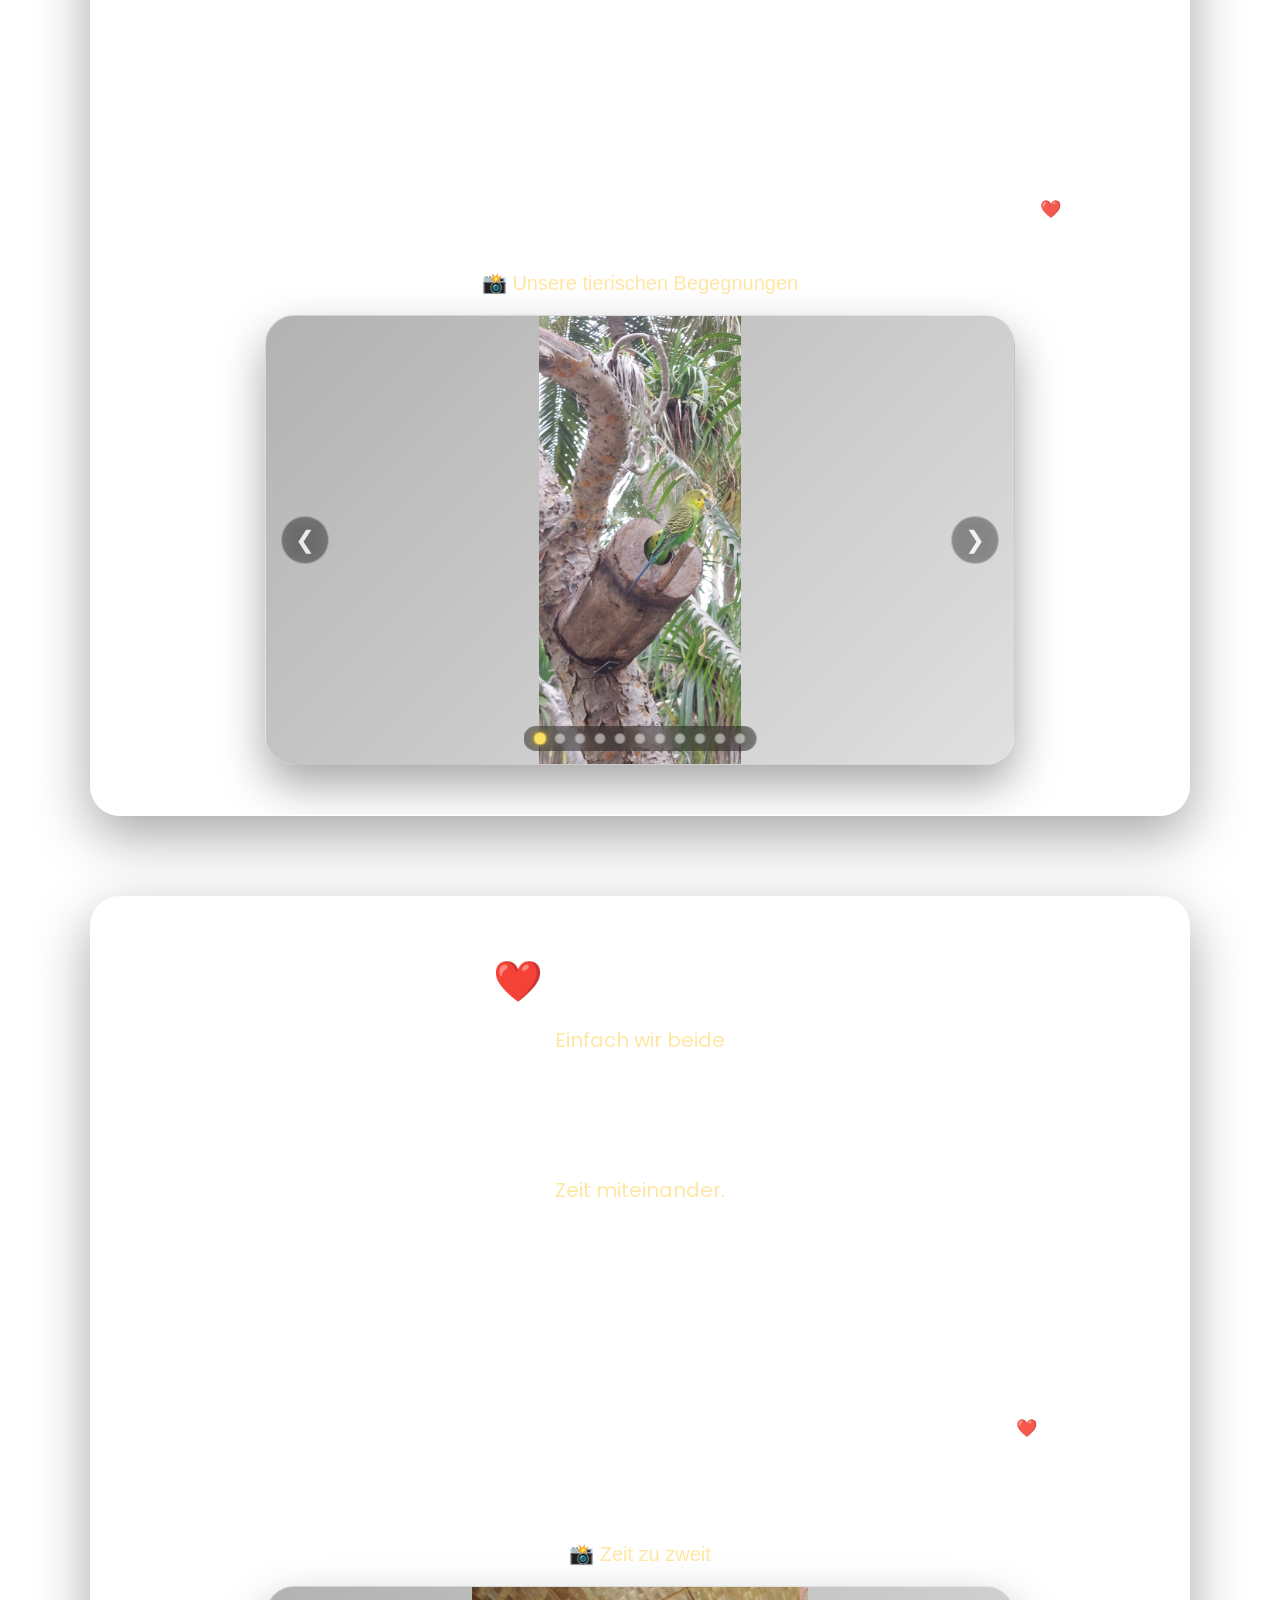
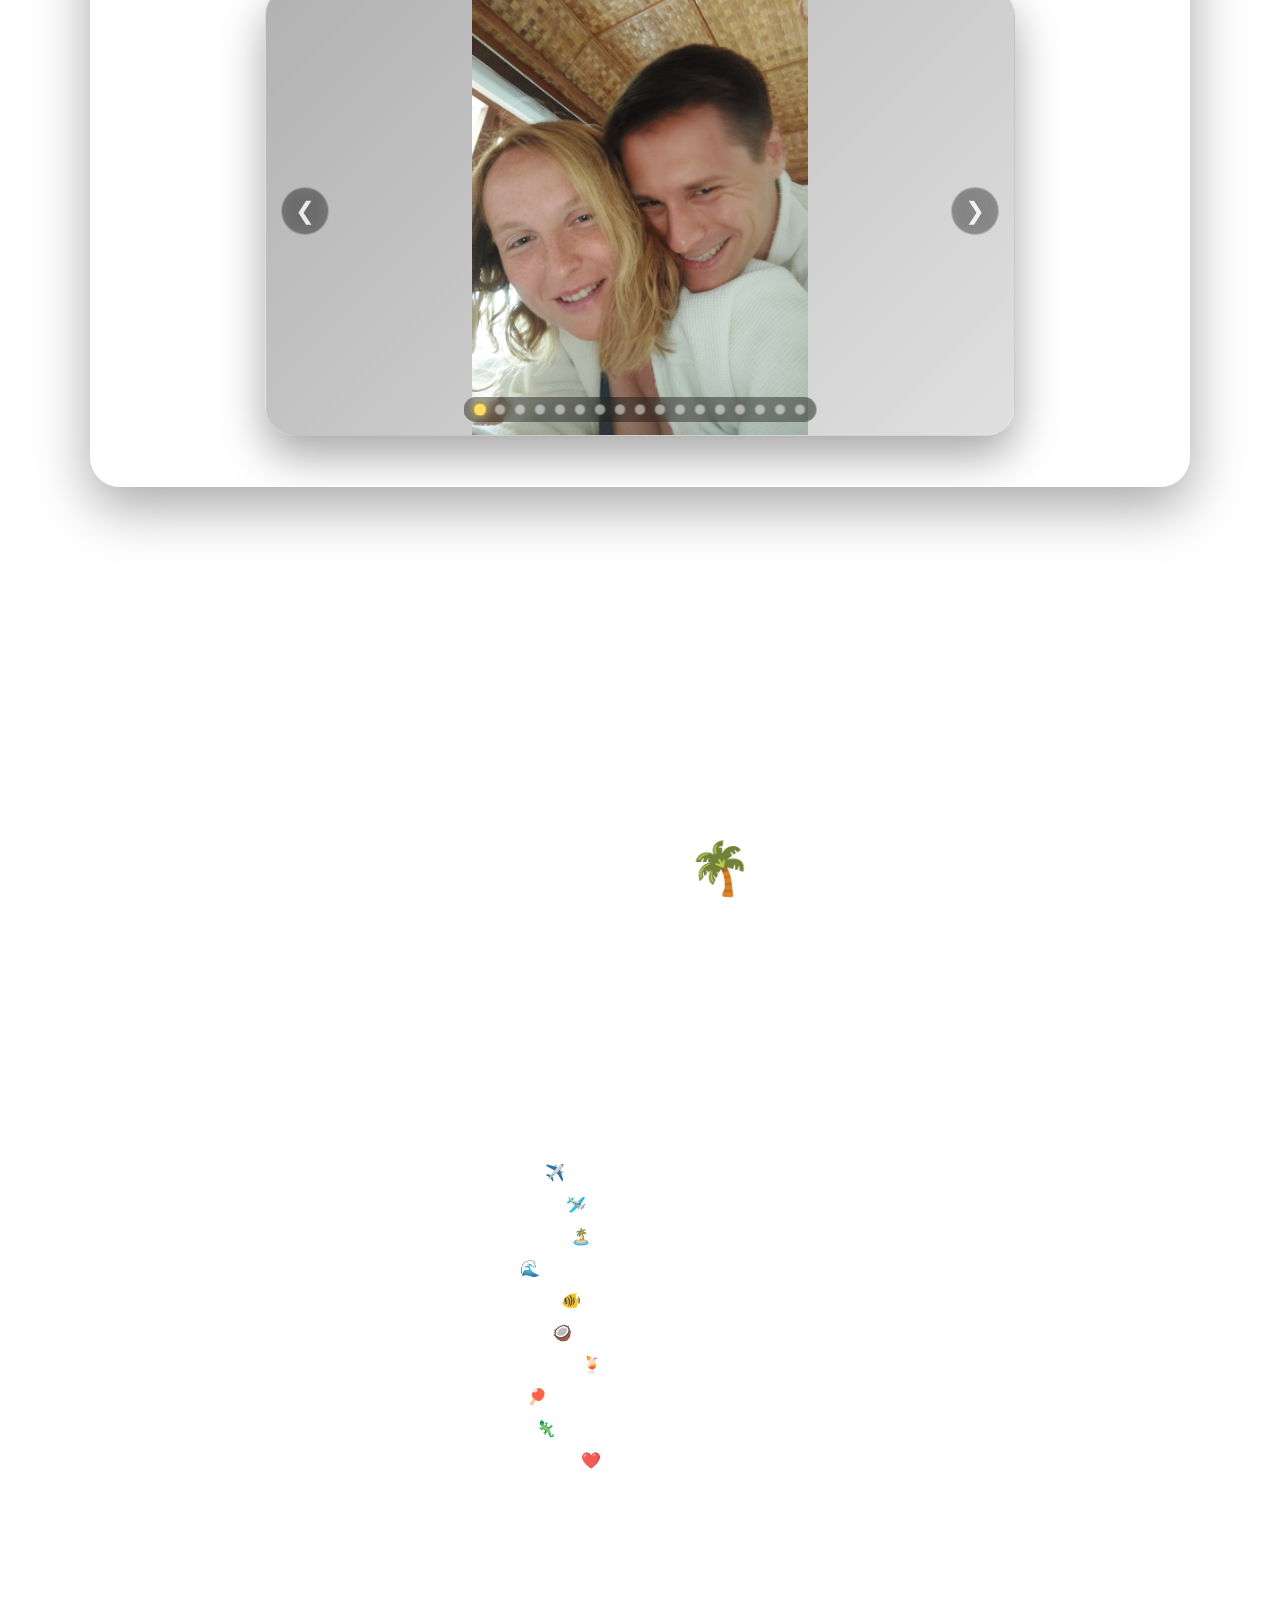
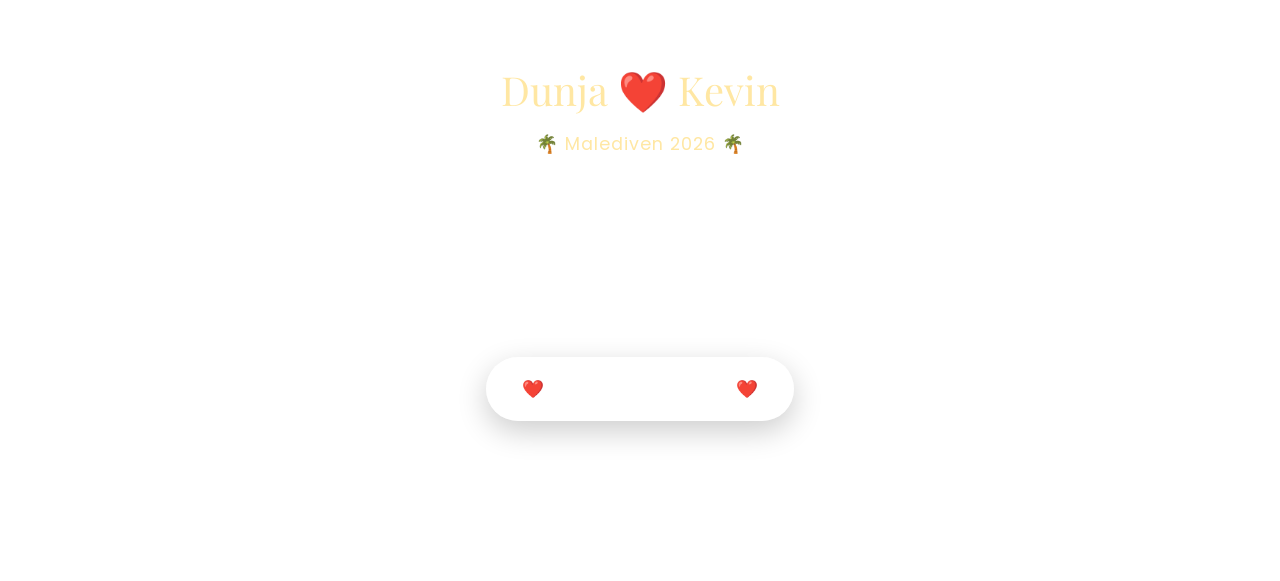
==== commit ac96ddb5: "Update travel narrative in index.html Added details about the trip to Frankfurt and clarified the tr" ====
--- a/index.html
+++ b/index.html
@@ -50,7 +50,7 @@
 
         <p>
             Und damit begann unser erstes großes Kapitel
-            als Dunja ❤️ Kevin.
+            als Dunja & Kevin.
         </p>
 
         <div class="memory-wrapper">
@@ -94,11 +94,12 @@
 
         <p>
             Am <strong>4. August 2026</strong> machten wir uns auf den Weg
-            zu unserem ersten großen gemeinsamen Abenteuer.
-        </p>
-
-        <p>
-            Von Deutschland ging es zunächst mit dem Flugzeug
+            zu unserem ersten großen gemeinsamen Abenteuer. Nach Frankfurt ging es zunächst mit dem Auto.
+            Hier haben wir in einem Hotel nahe des Flughafens für eine Nacht Platz gefunden.
+        </p>
+
+        <p>
+            Am nächsten Tag ging es von Deutschland zunächst mit dem Flugzeug
             in Richtung <strong>Abu Dhabi</strong>.
         </p>
 
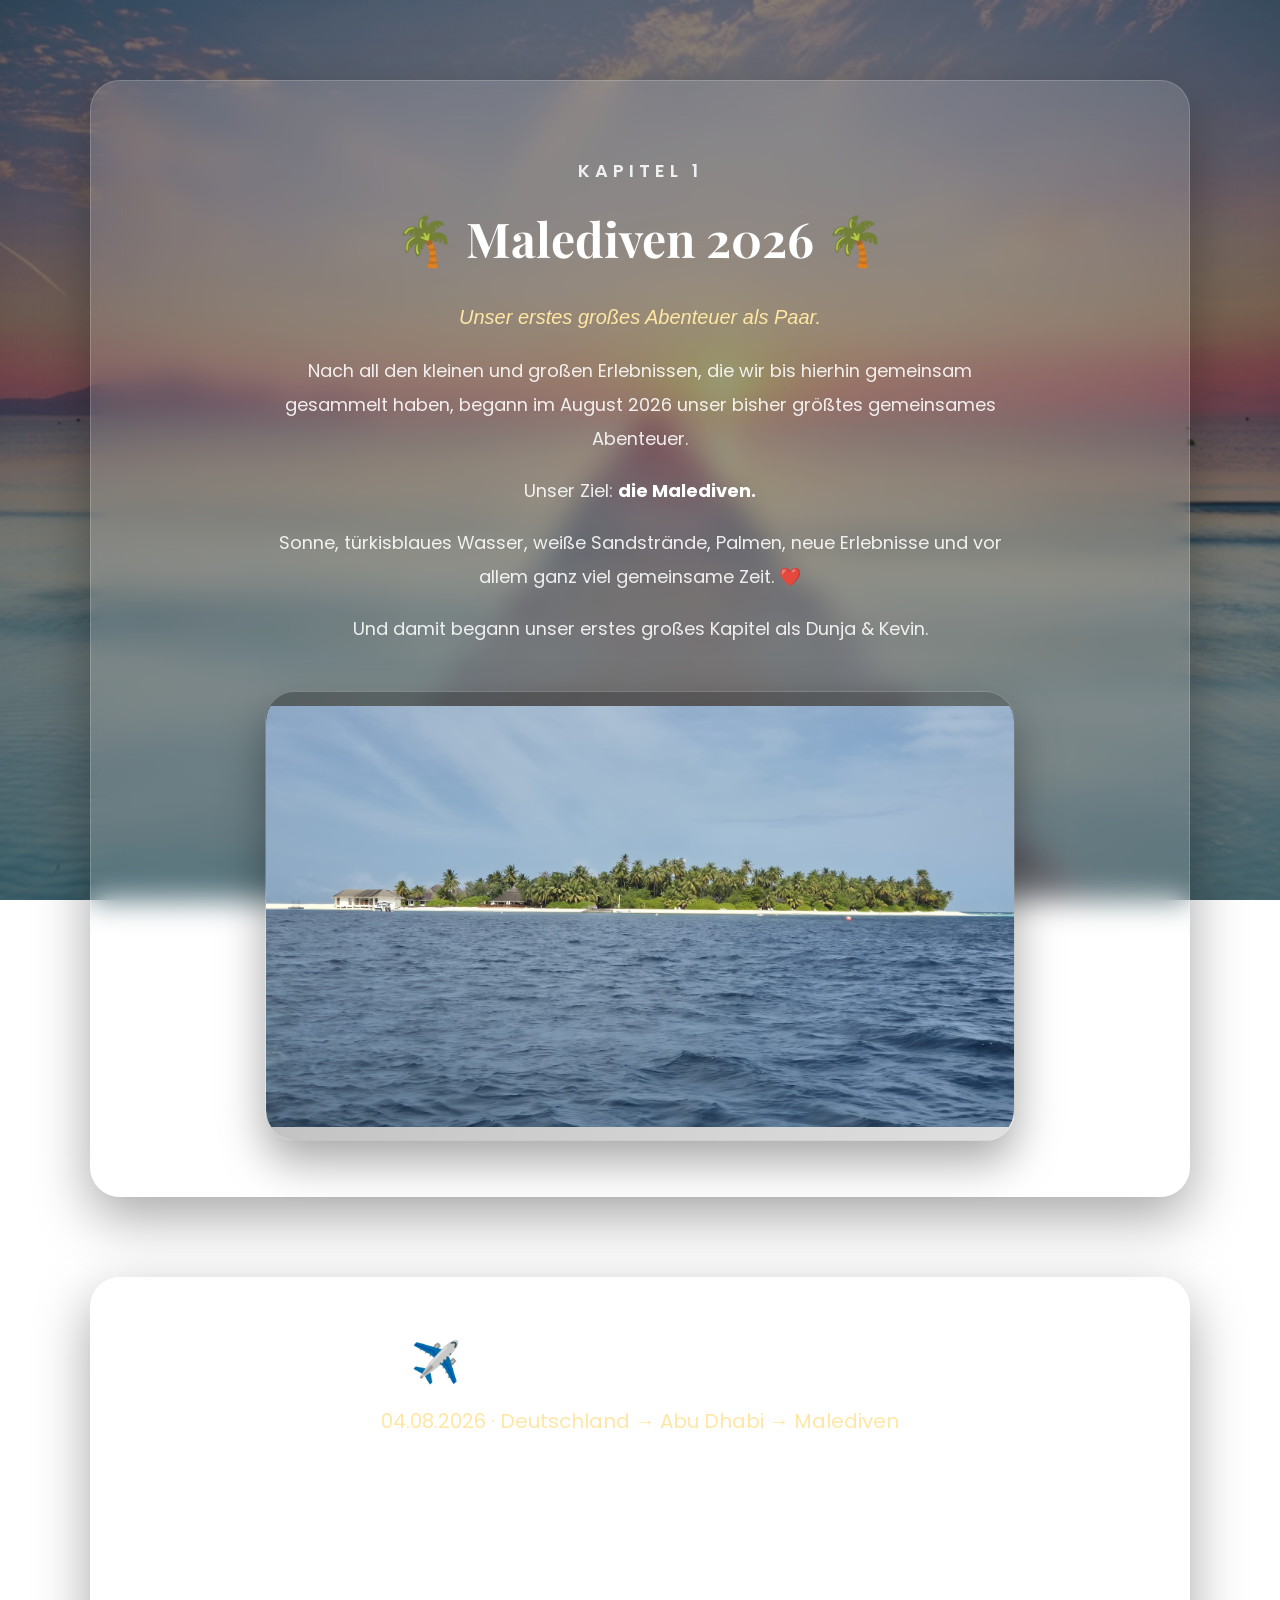
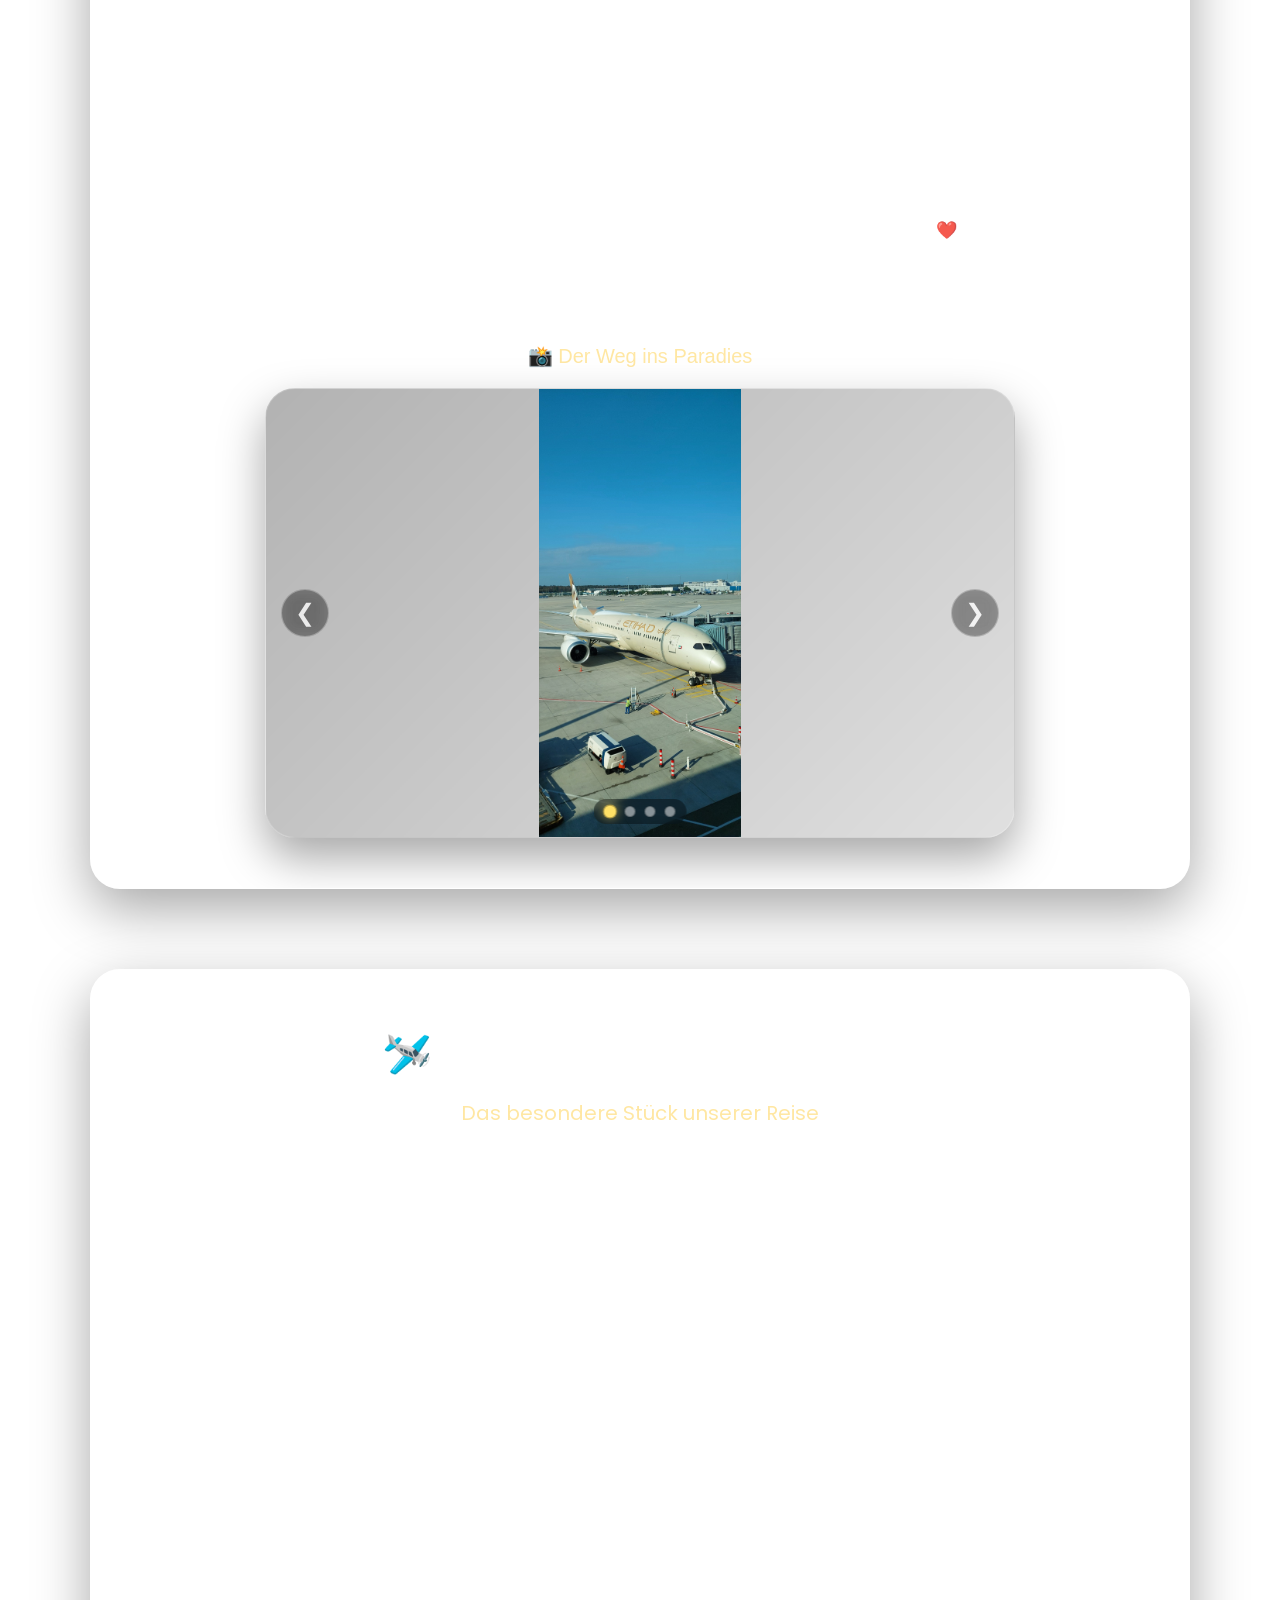
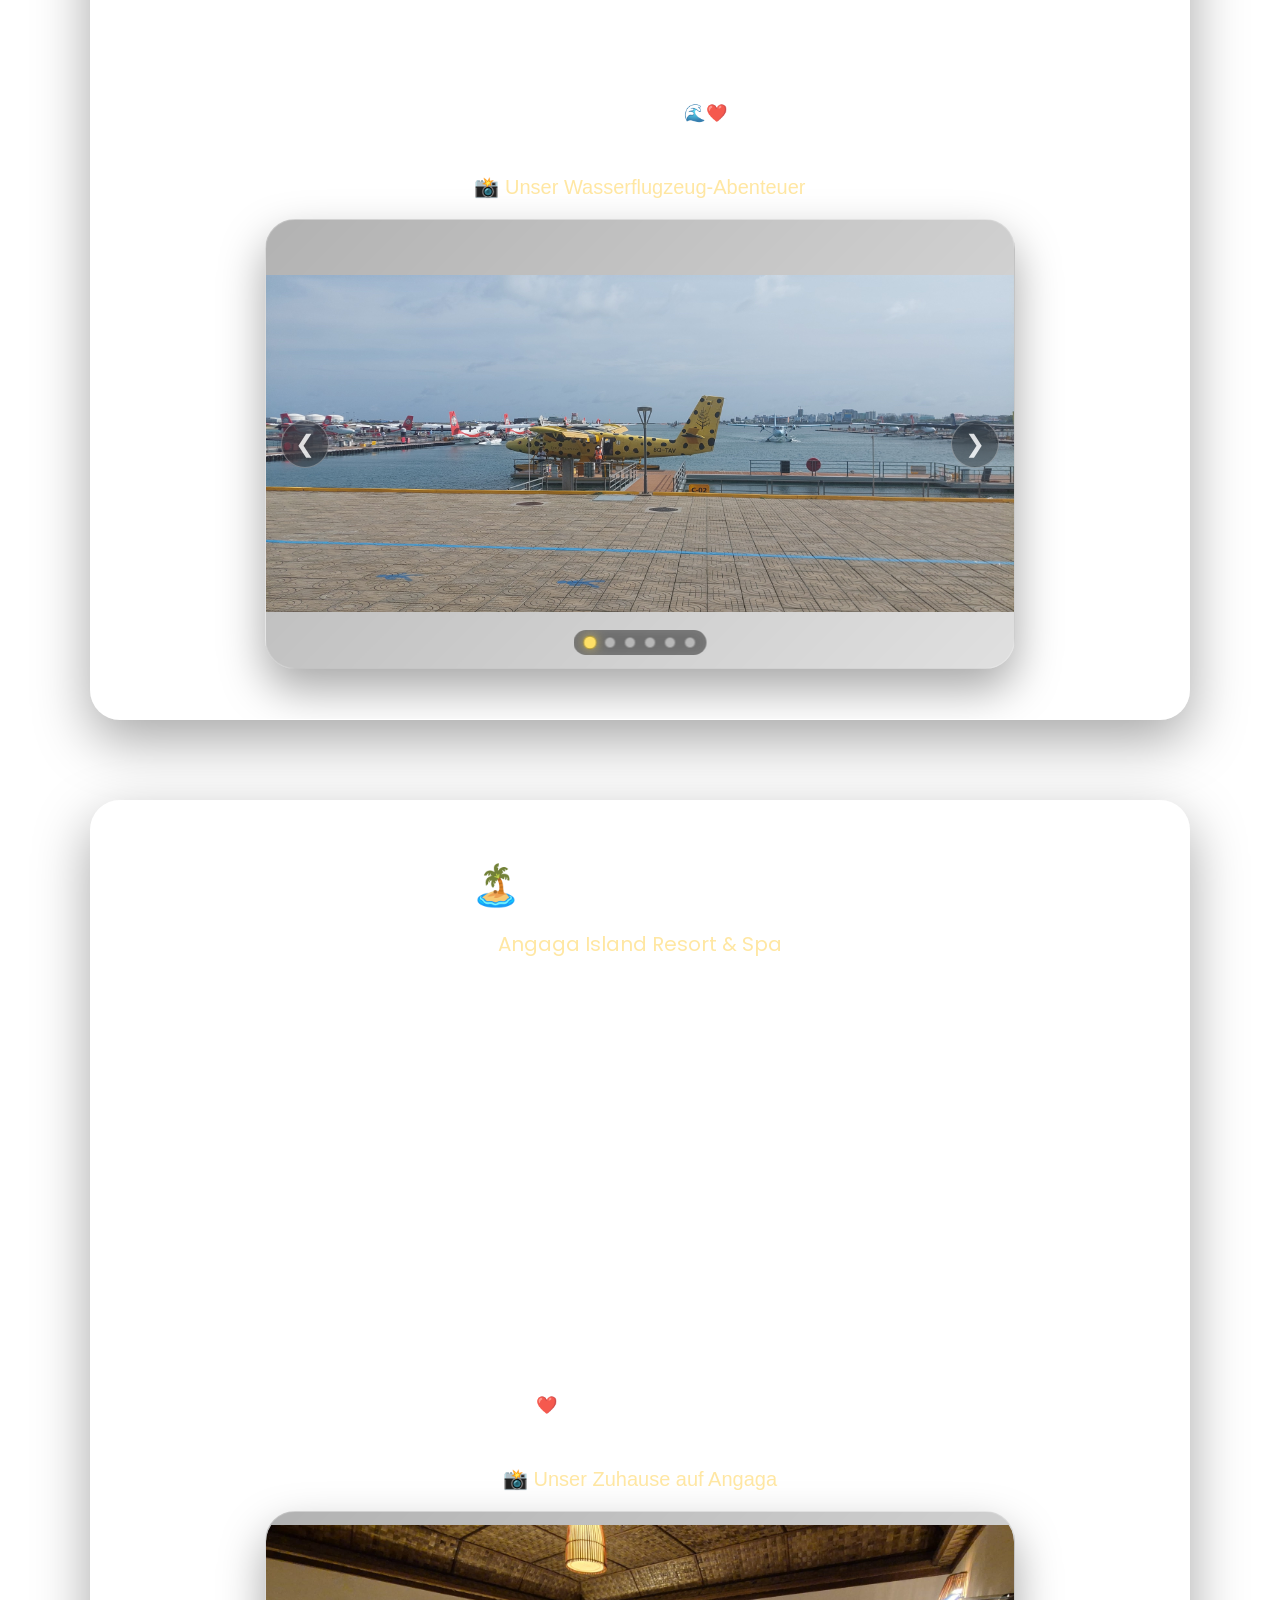
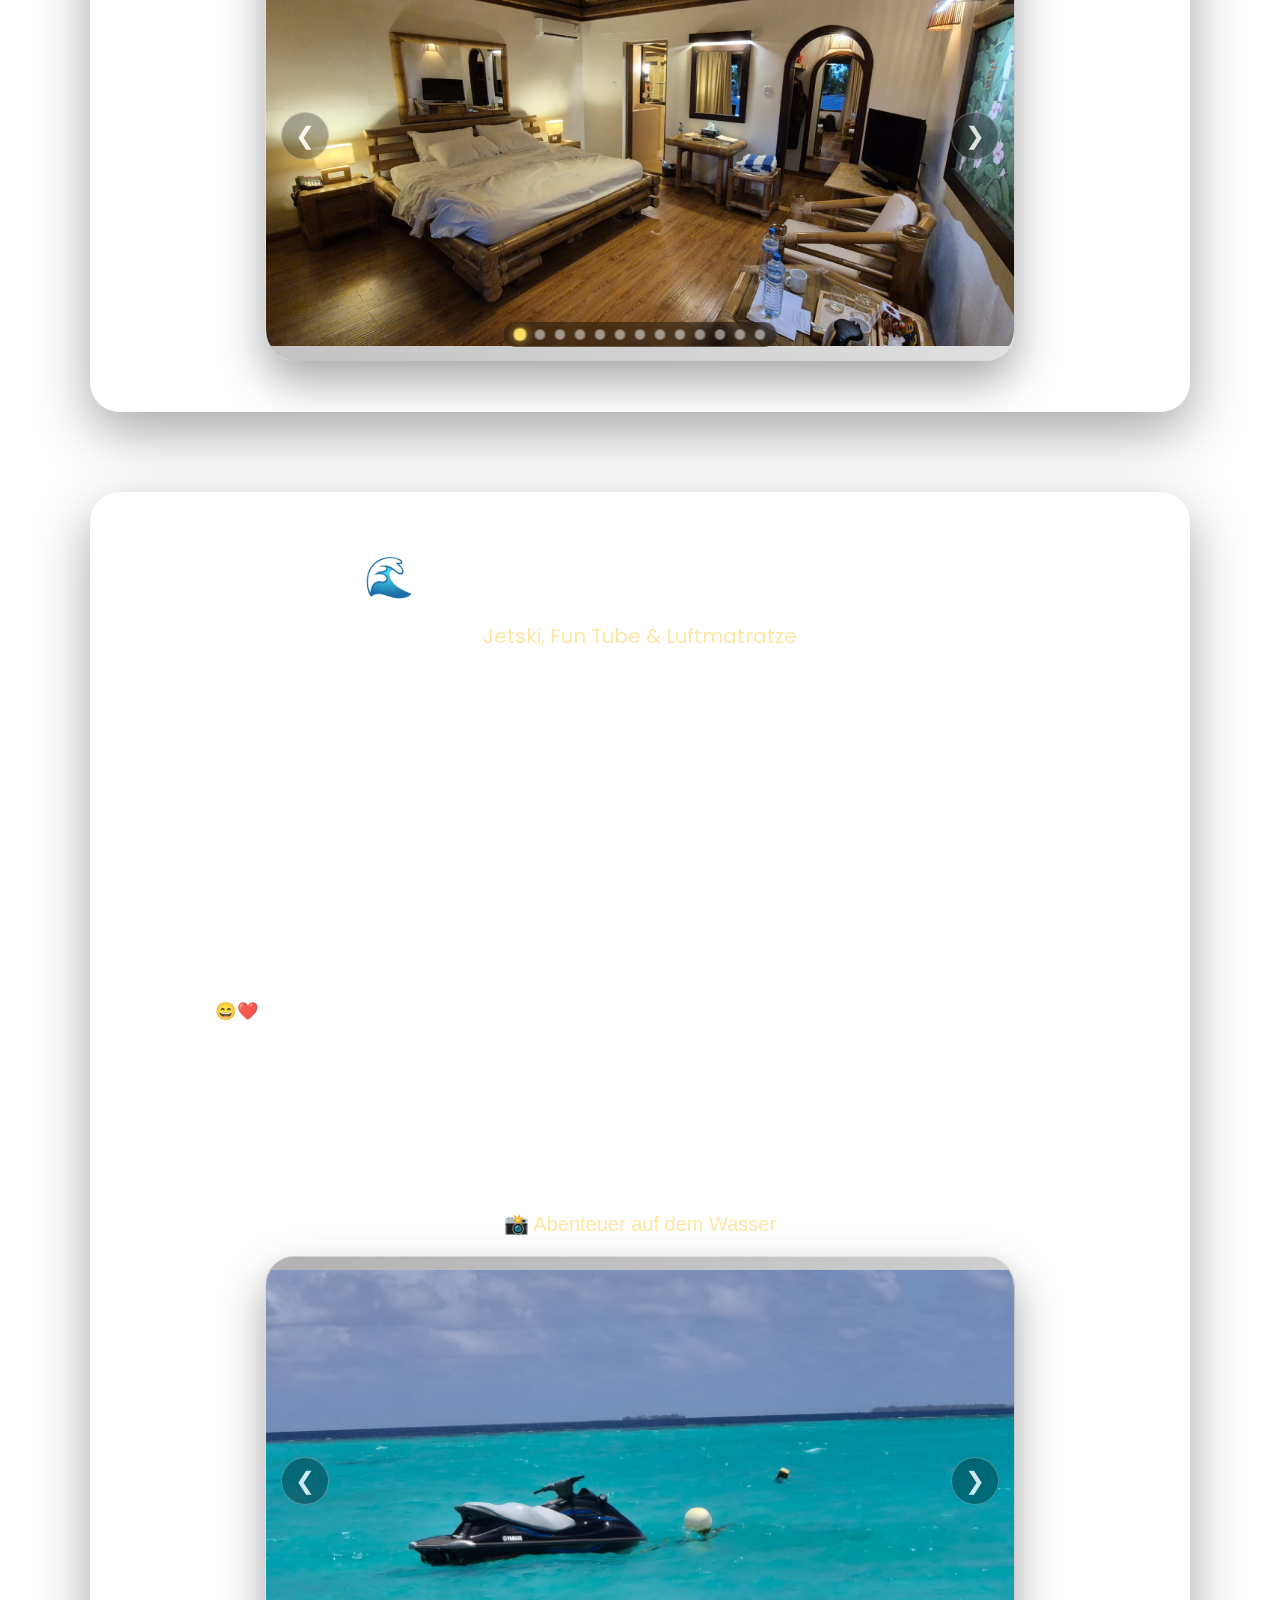
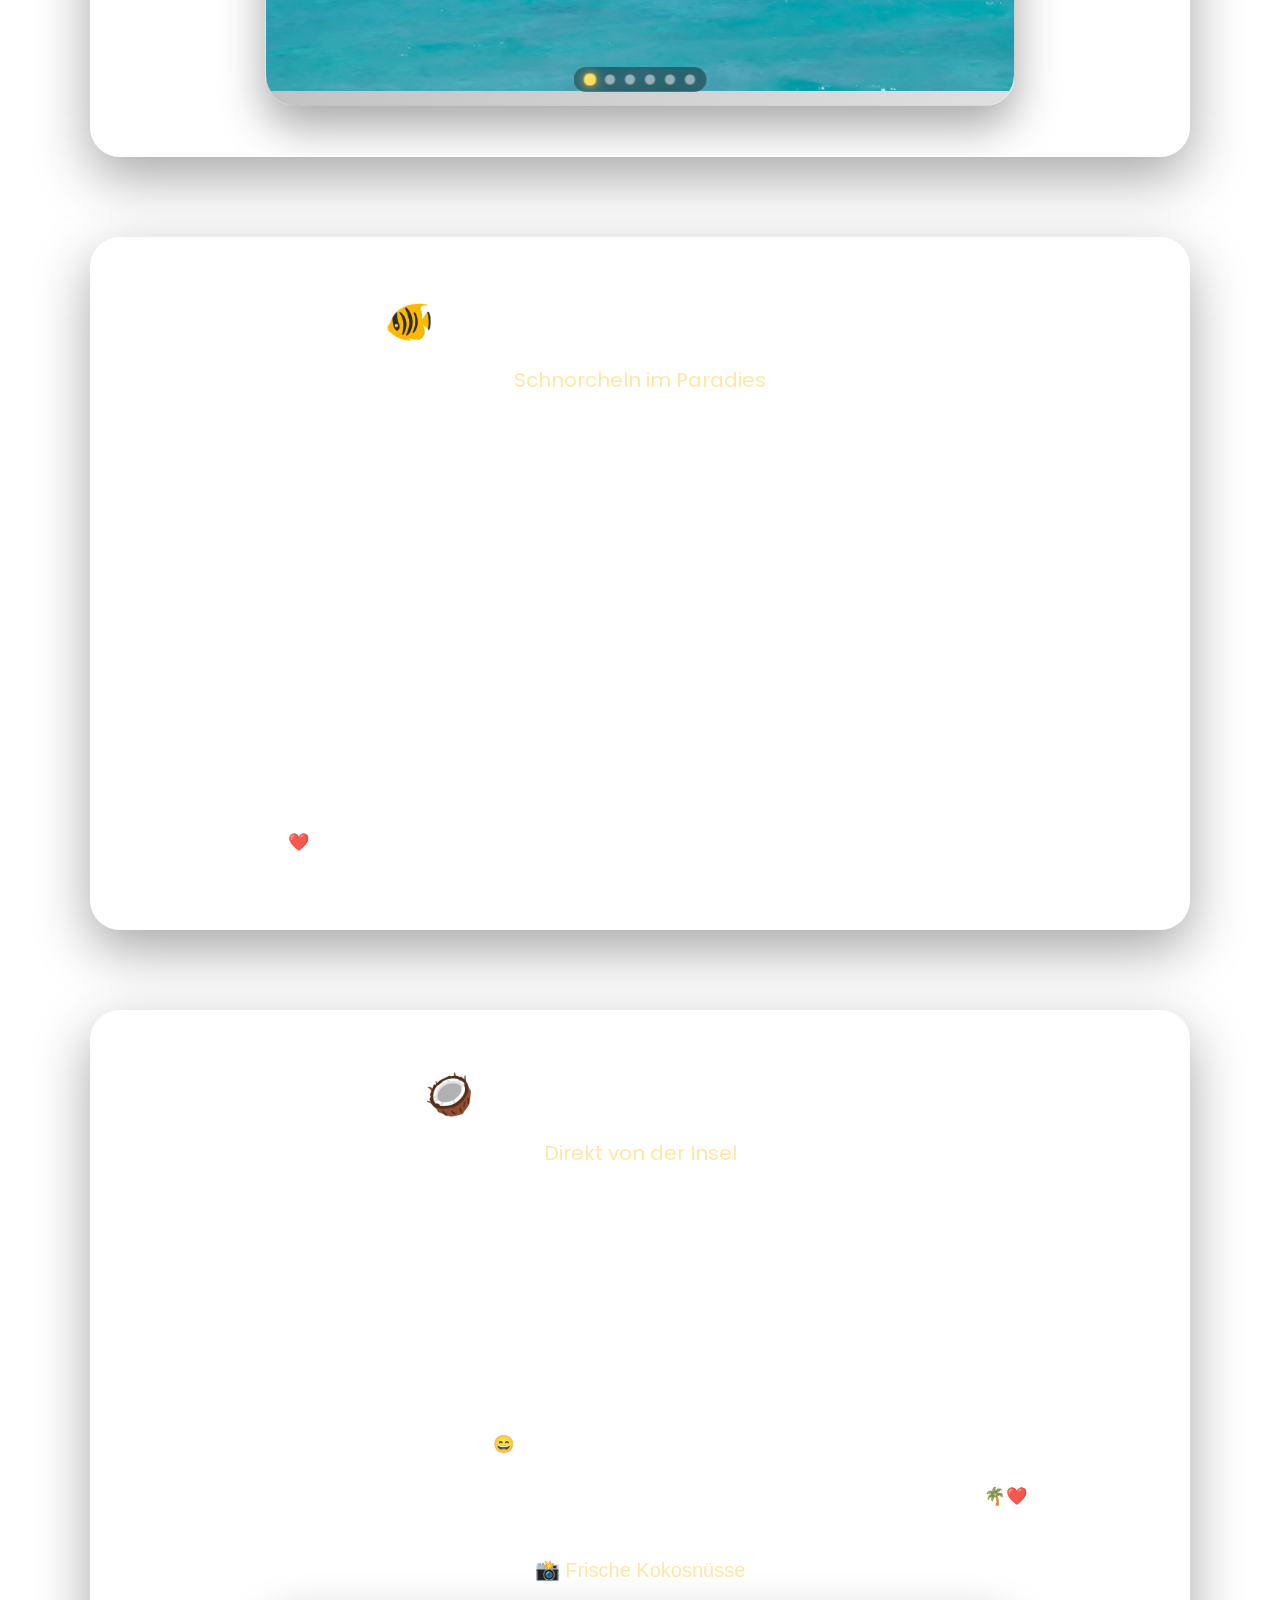
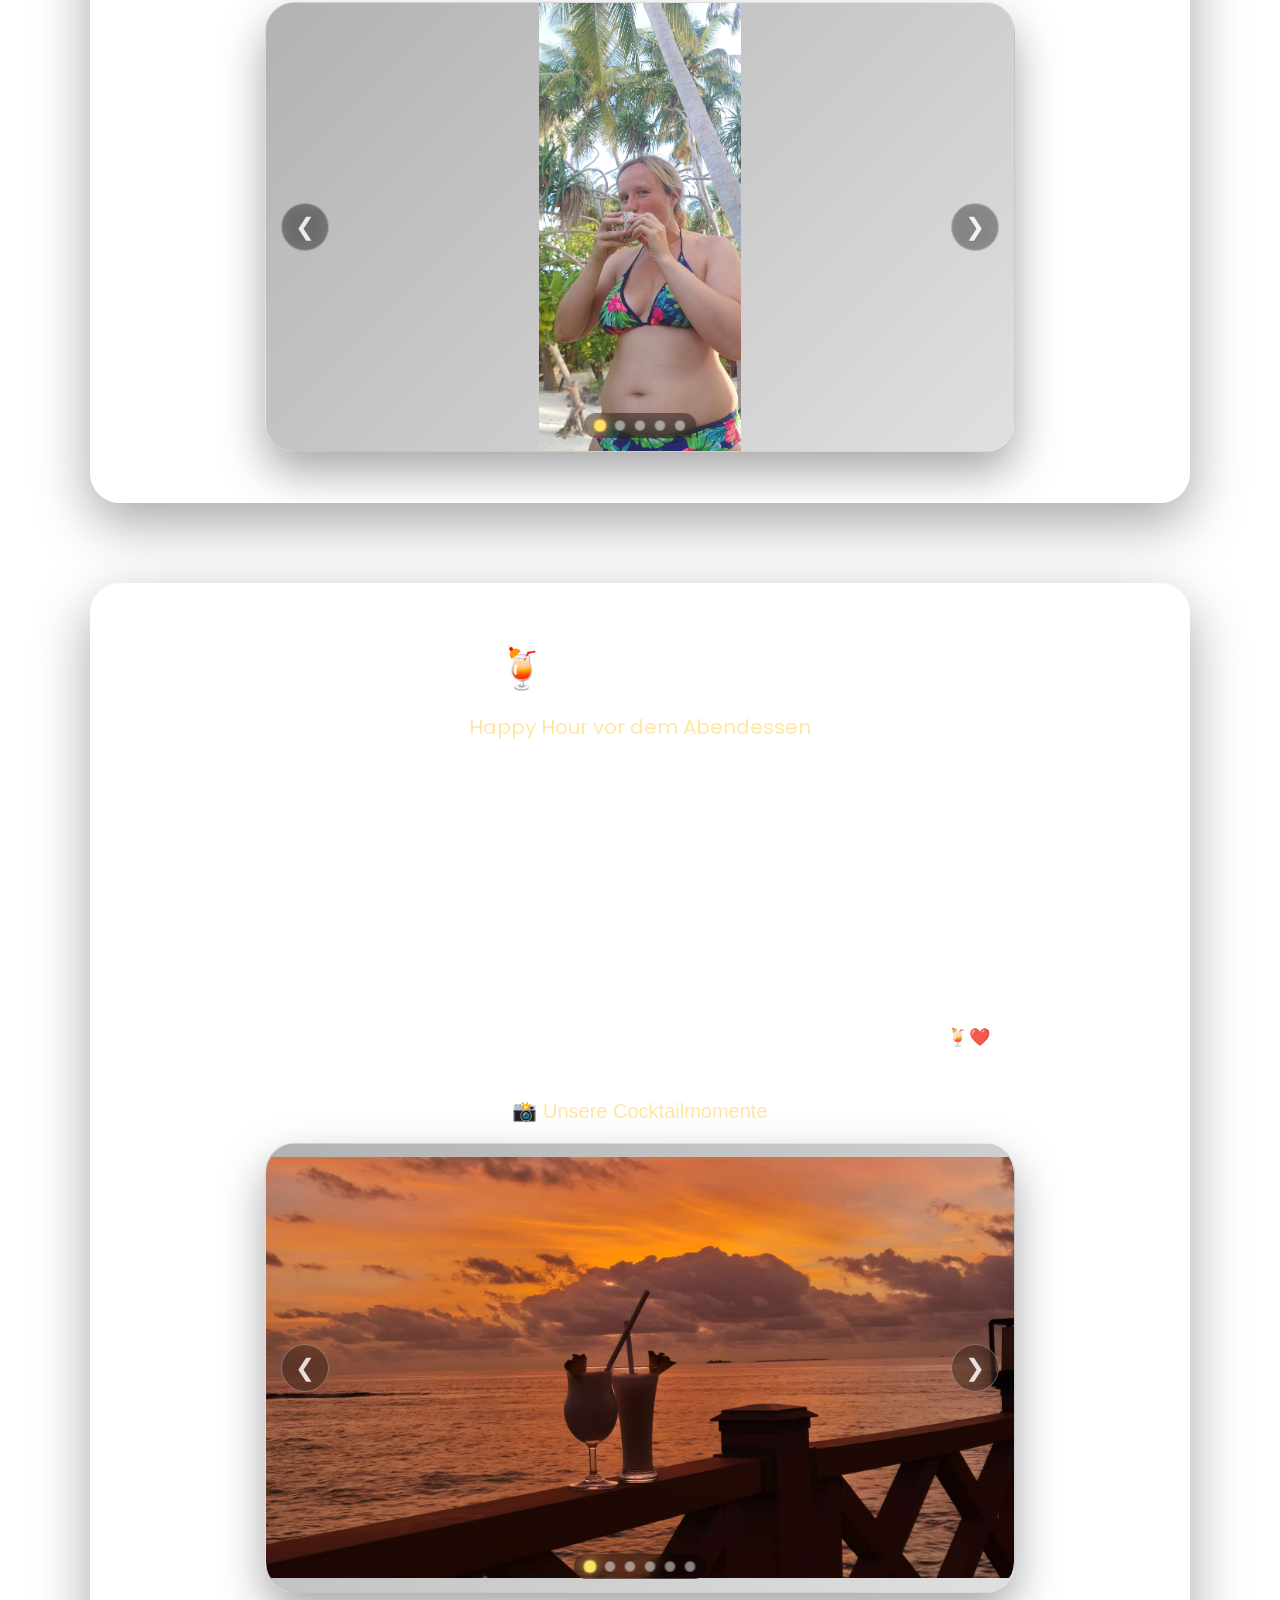
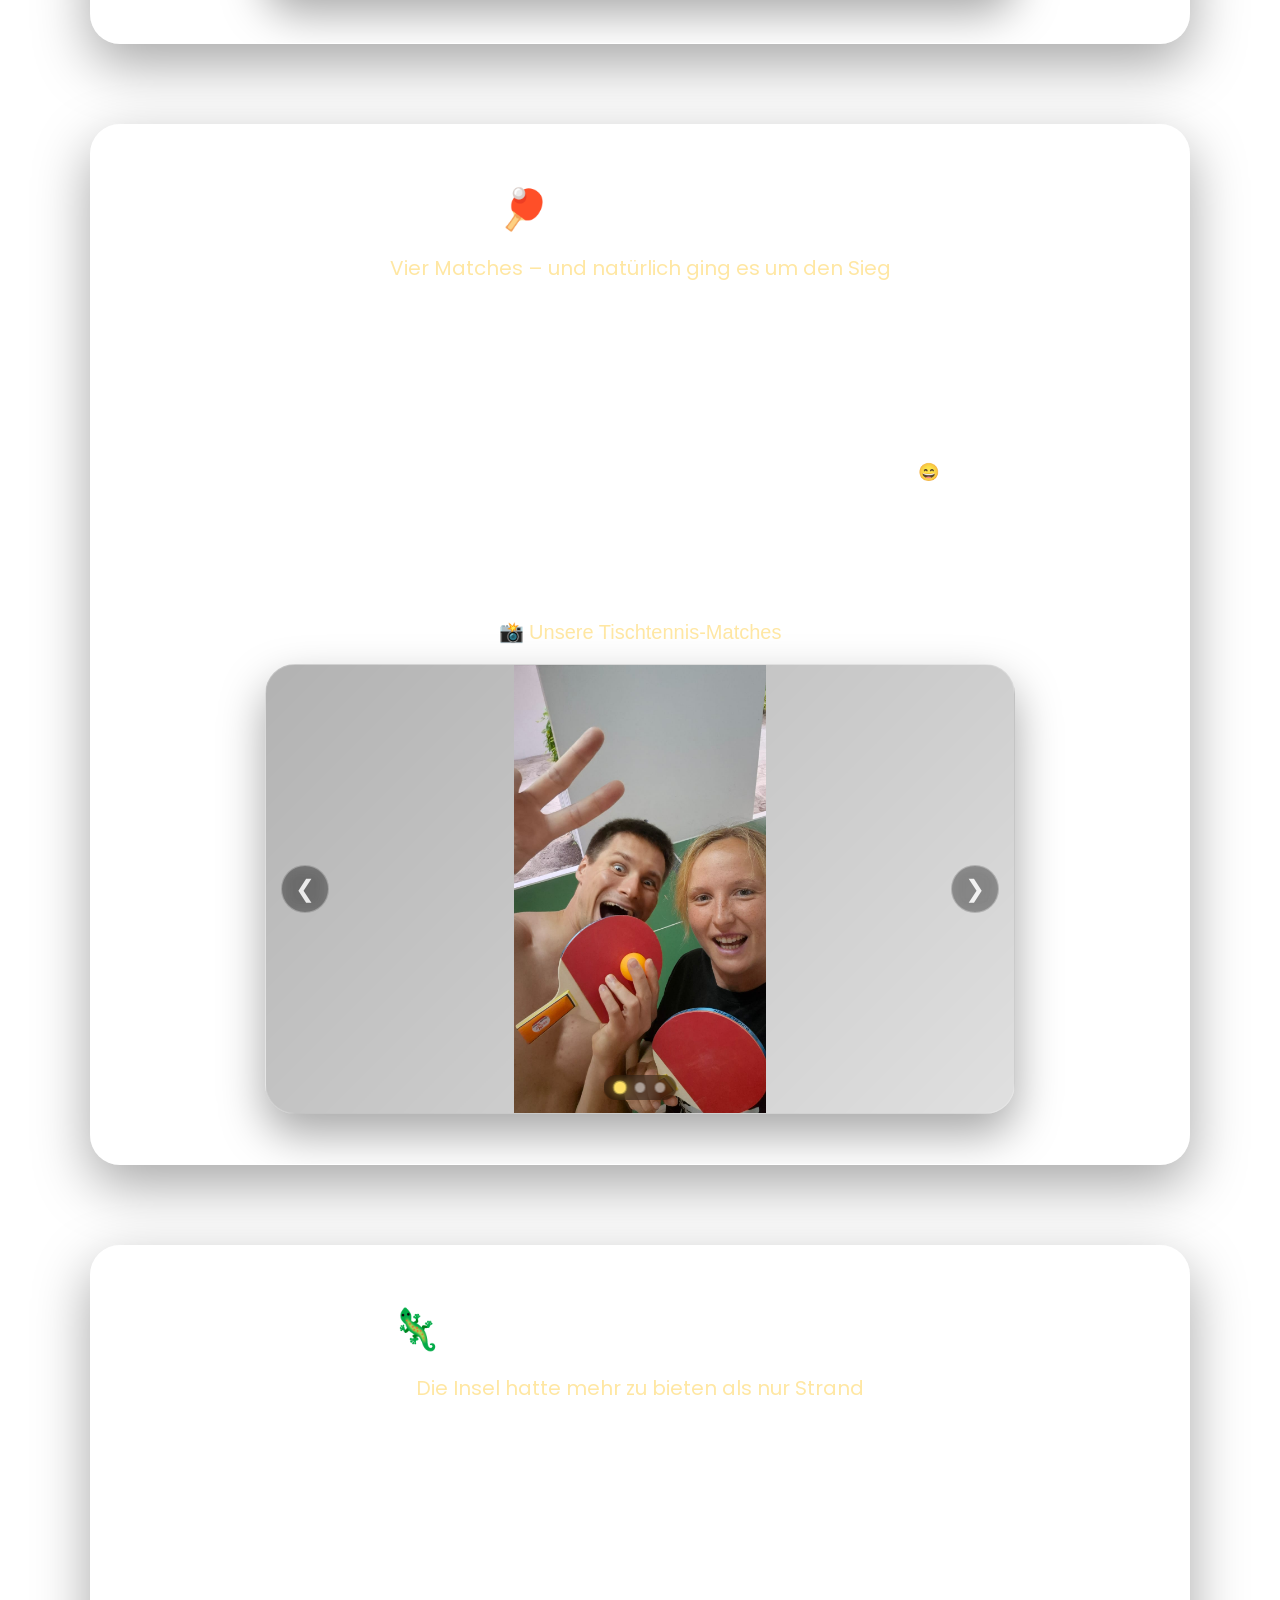
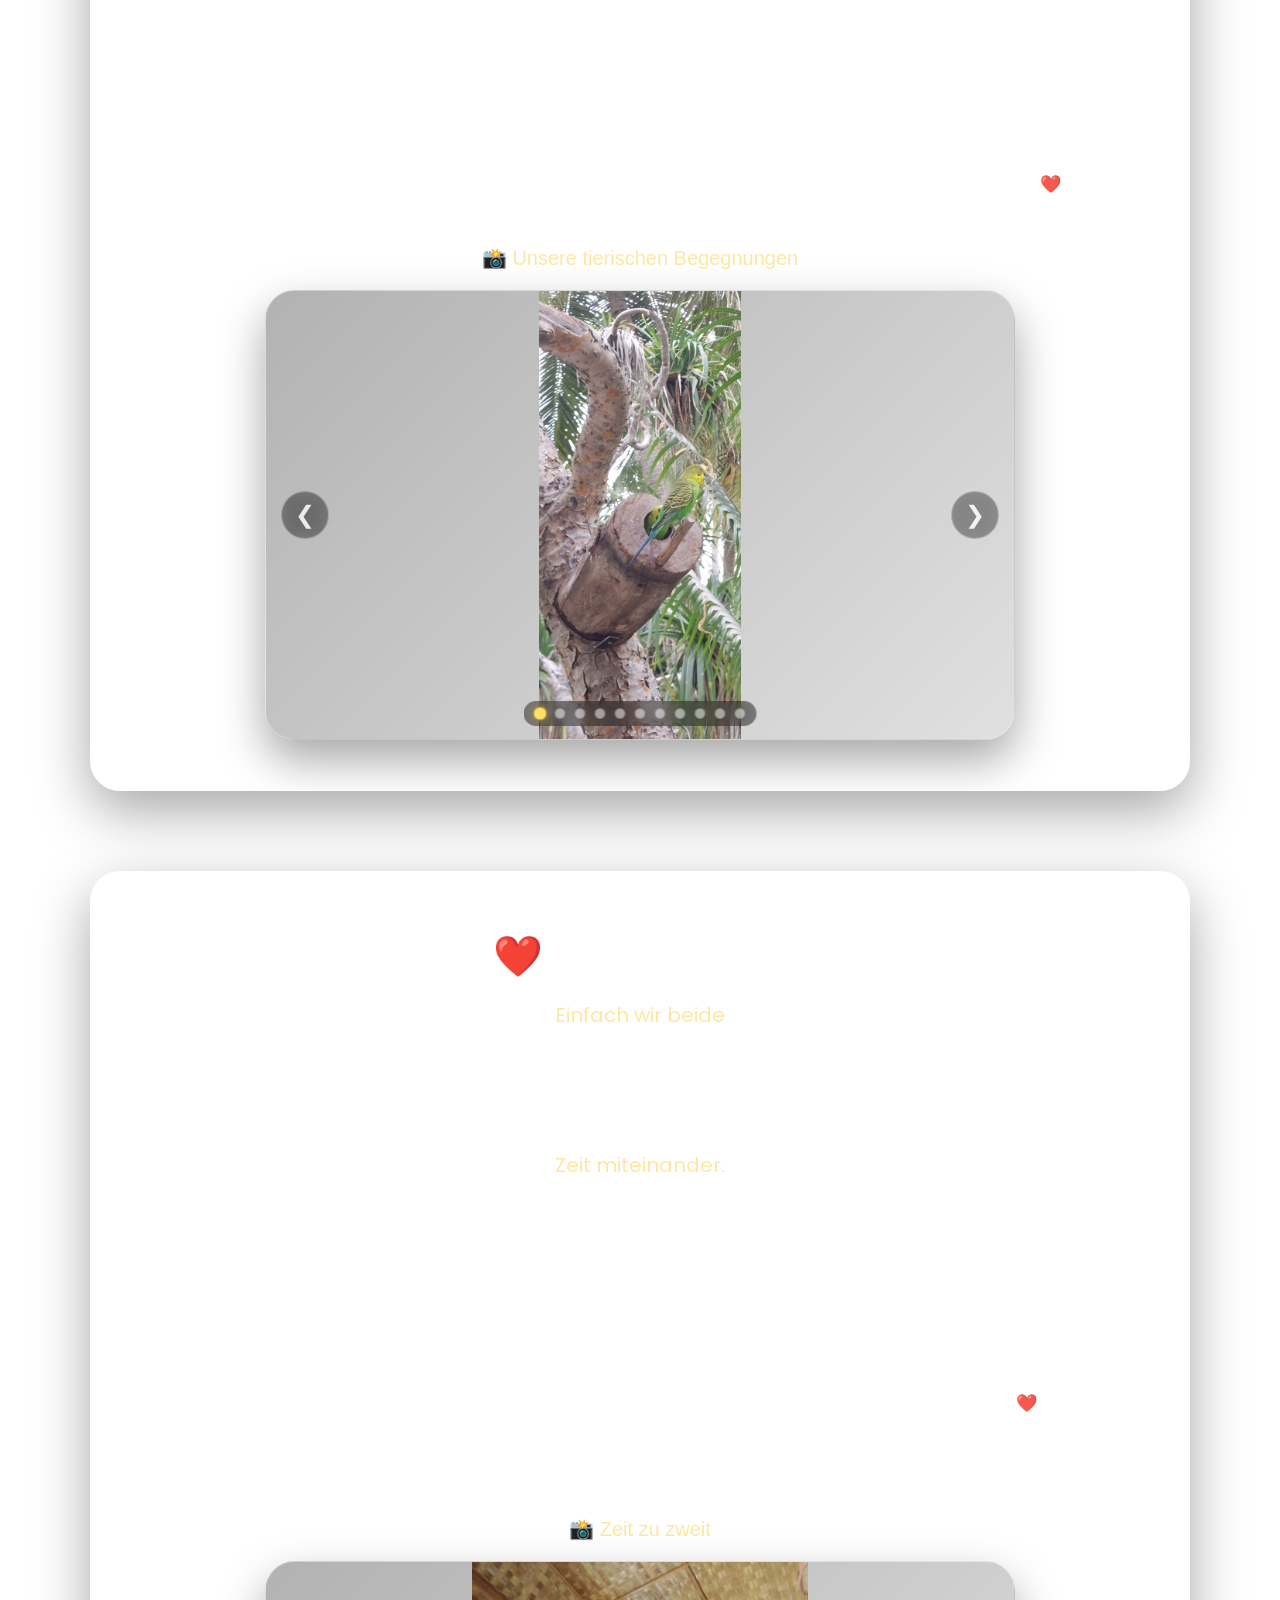
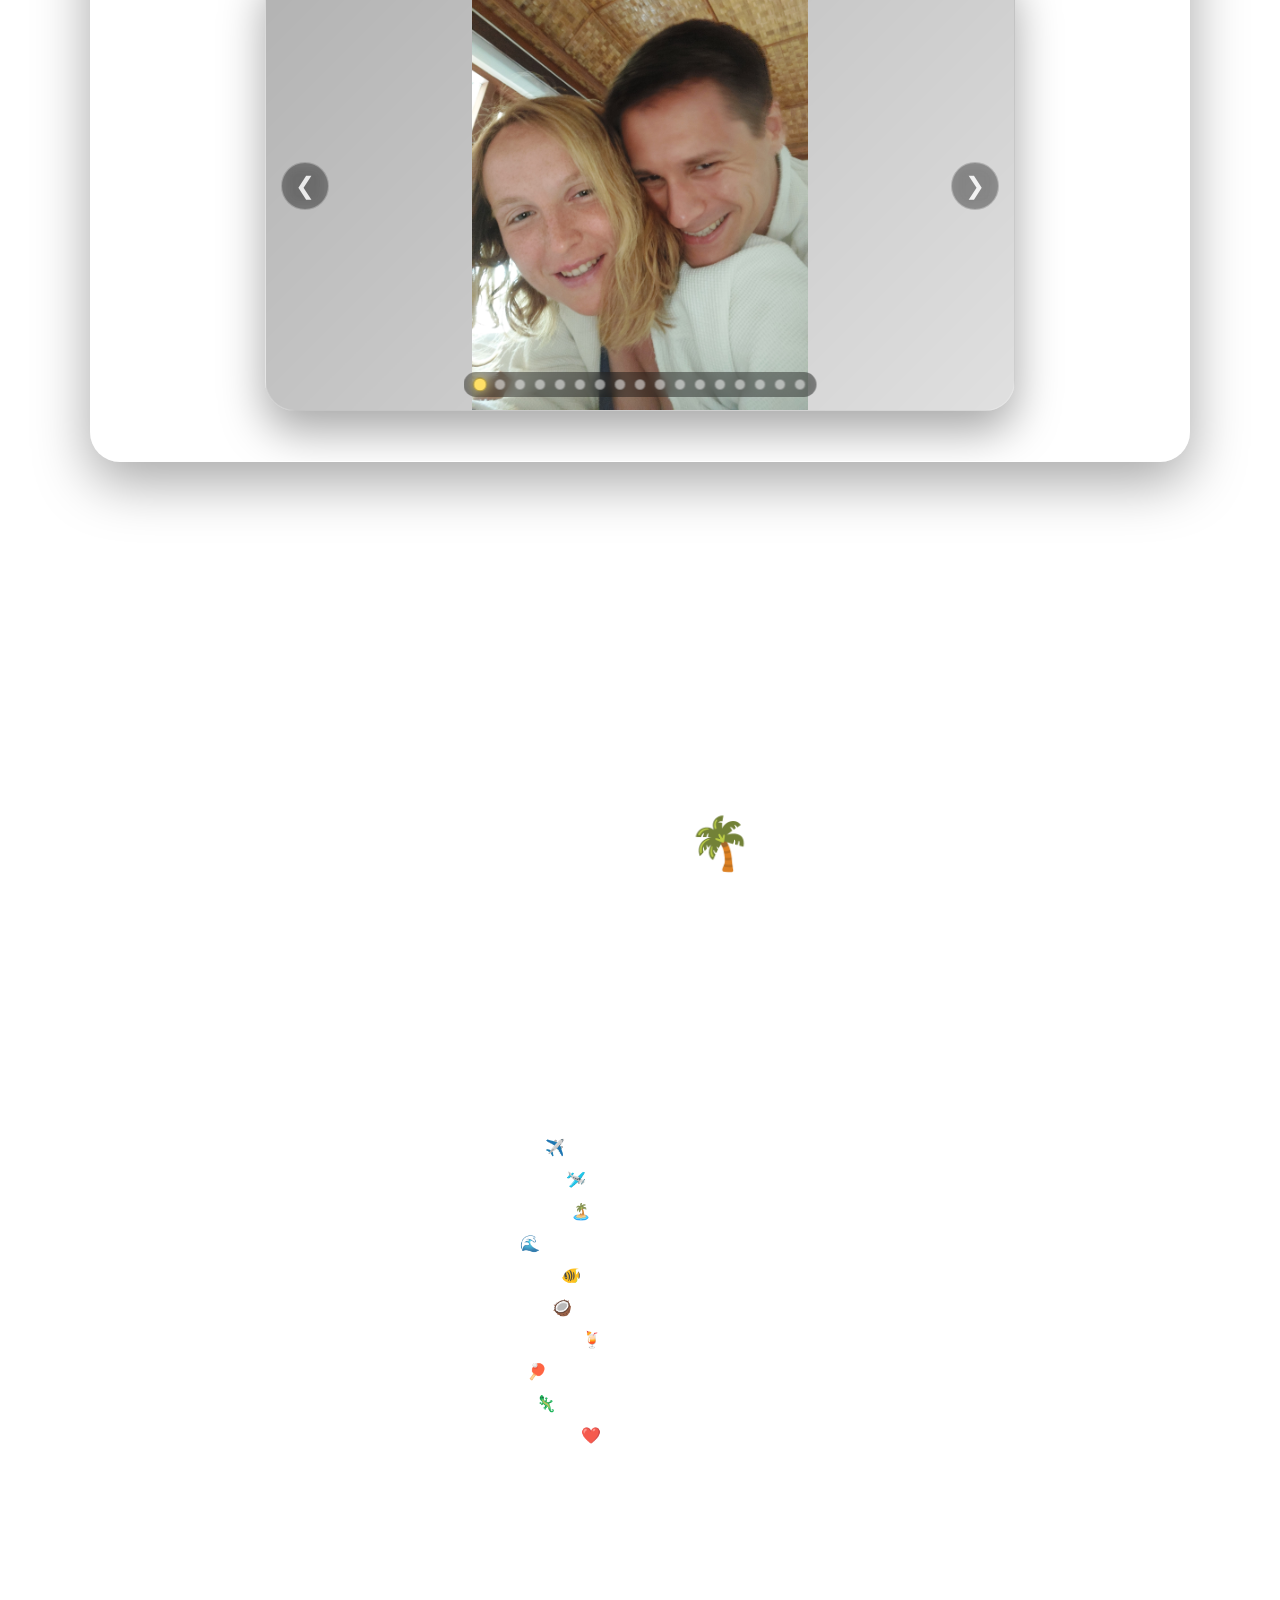
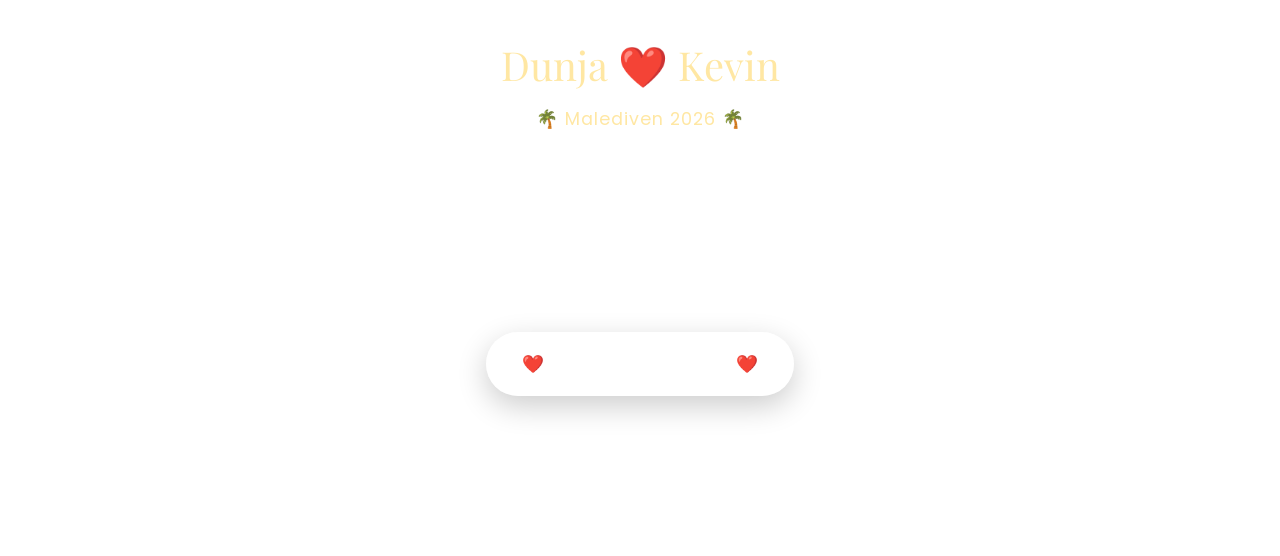
==== commit 7b02bad4: "Update text in index.html for clarity" ====
--- a/index.html
+++ b/index.html
@@ -183,7 +183,7 @@
 
         <p>
             Nach unserer Ankunft auf den Malediven wartete
-            bereits das nächste Abenteuer auf uns.
+            bereits das erste Highlight auf uns.
         </p>
 
         <p>
@@ -565,9 +565,6 @@
 
         <div class="destination-card">
 
-            <div class="destination-icon">
-                🐢
-            </div>
 
             <p>
                 Schildkröten, bunte Fische und Haie –
@@ -616,7 +613,7 @@
         <p>
             Und weil eine Kokosnuss natürlich nicht genug war,
             haben wir uns beide jeweils noch eine eigene
-            Kokosnuss für <strong>5 Dollar</strong> gegönnt. 😄
+            Kokosnuss für 5 Dollar gegönnt. 😄
         </p>
 
         <p>
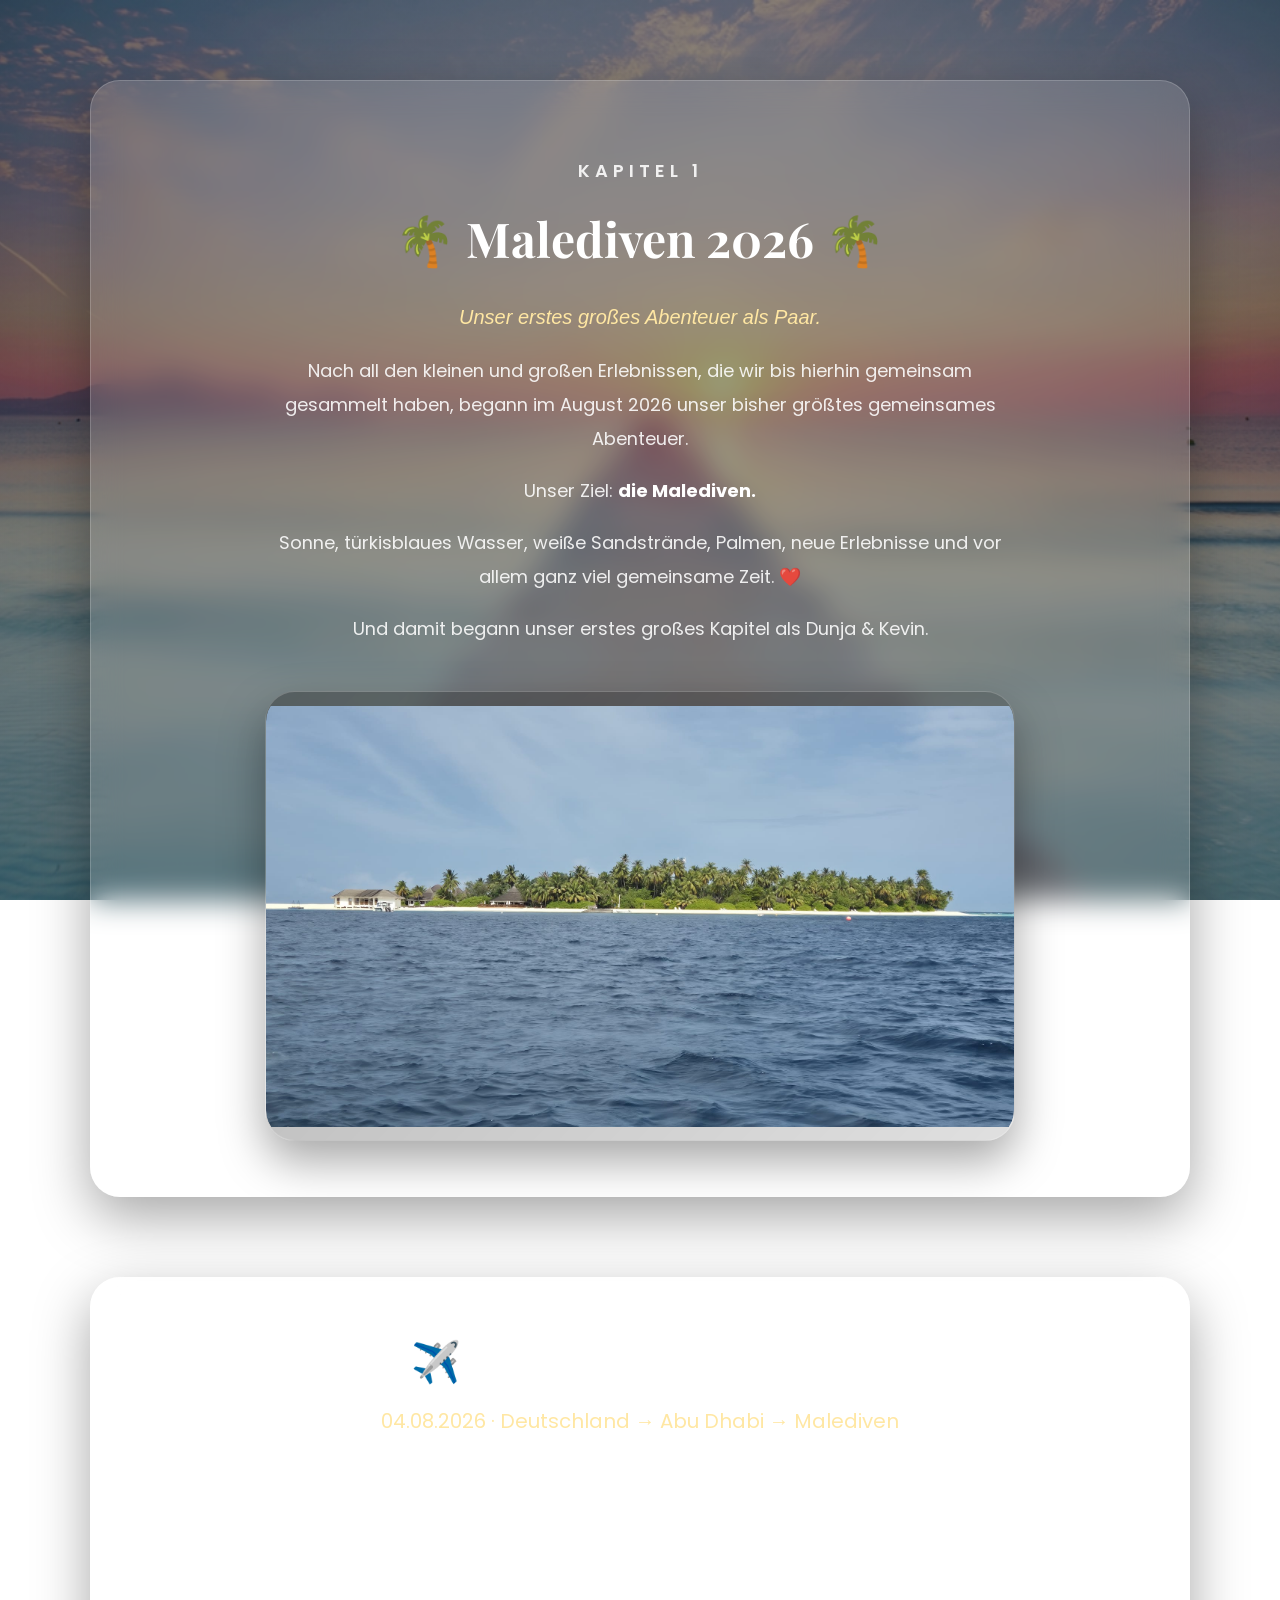
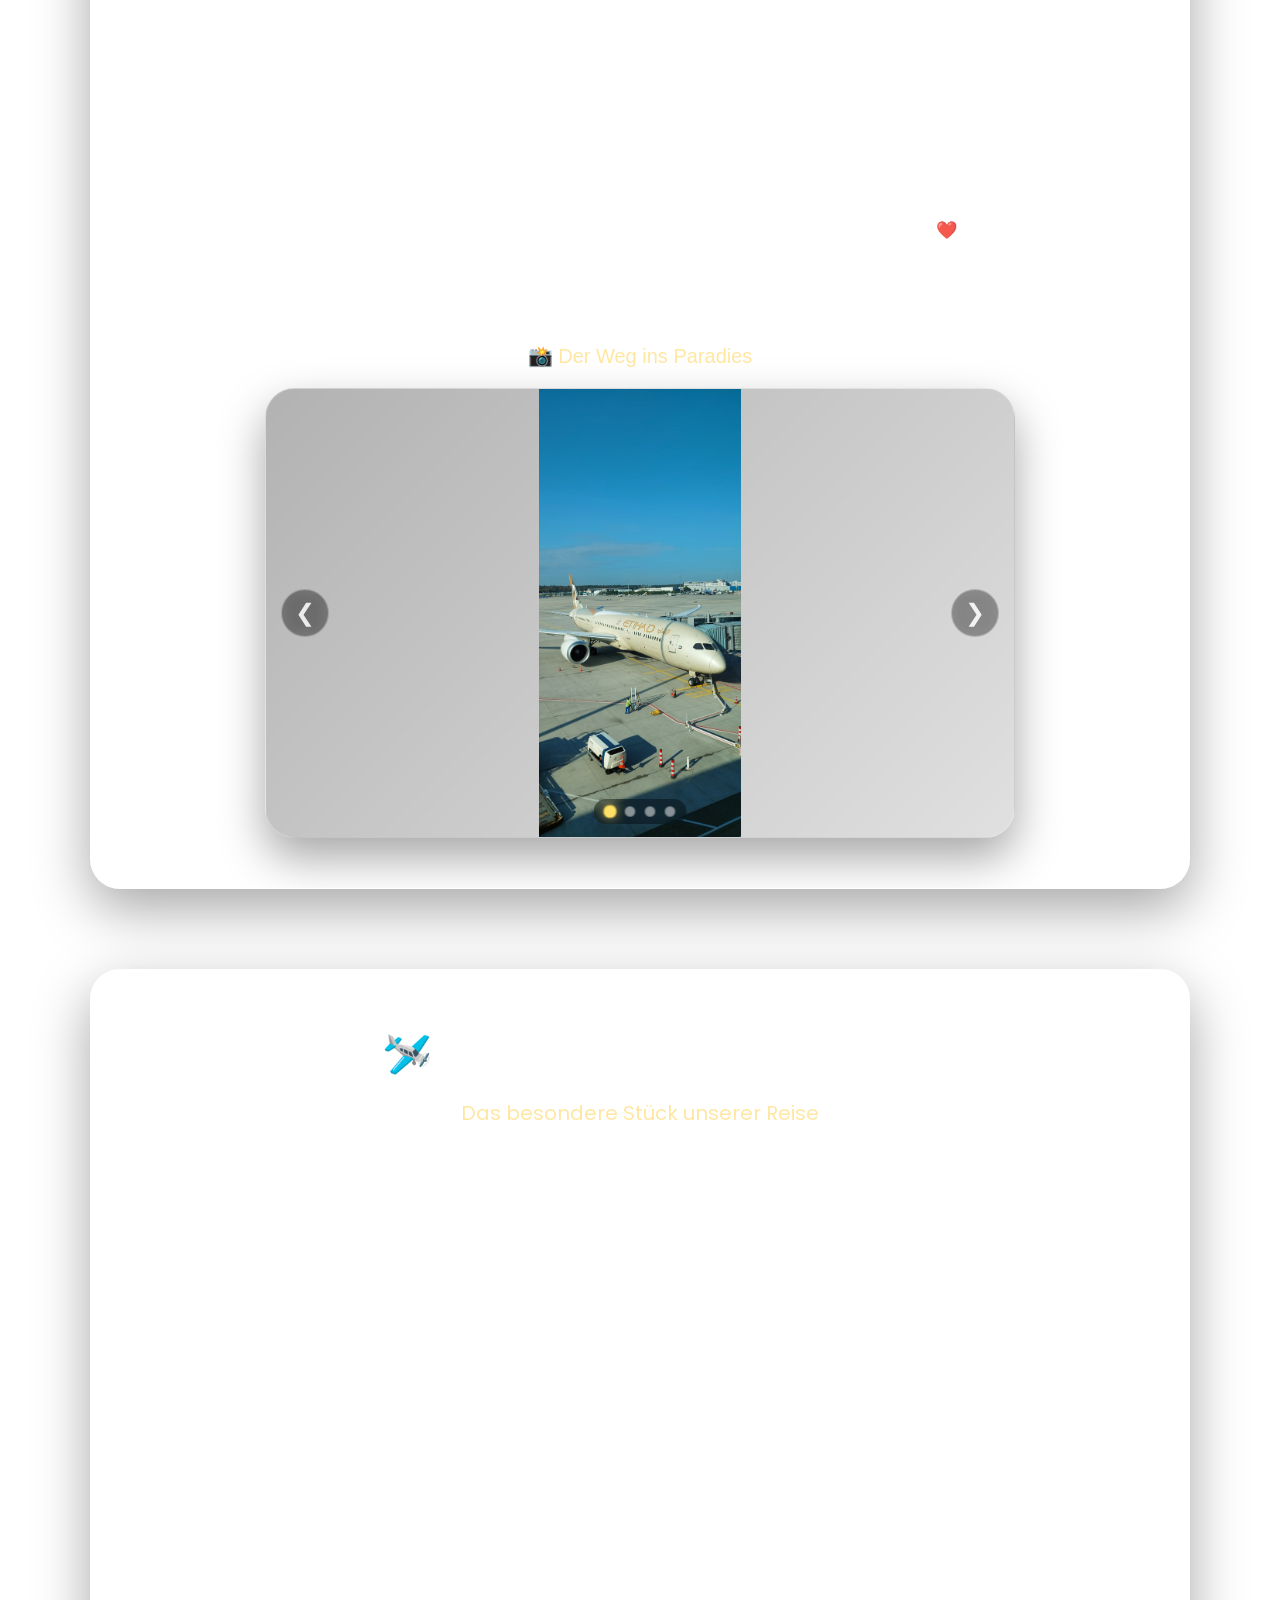
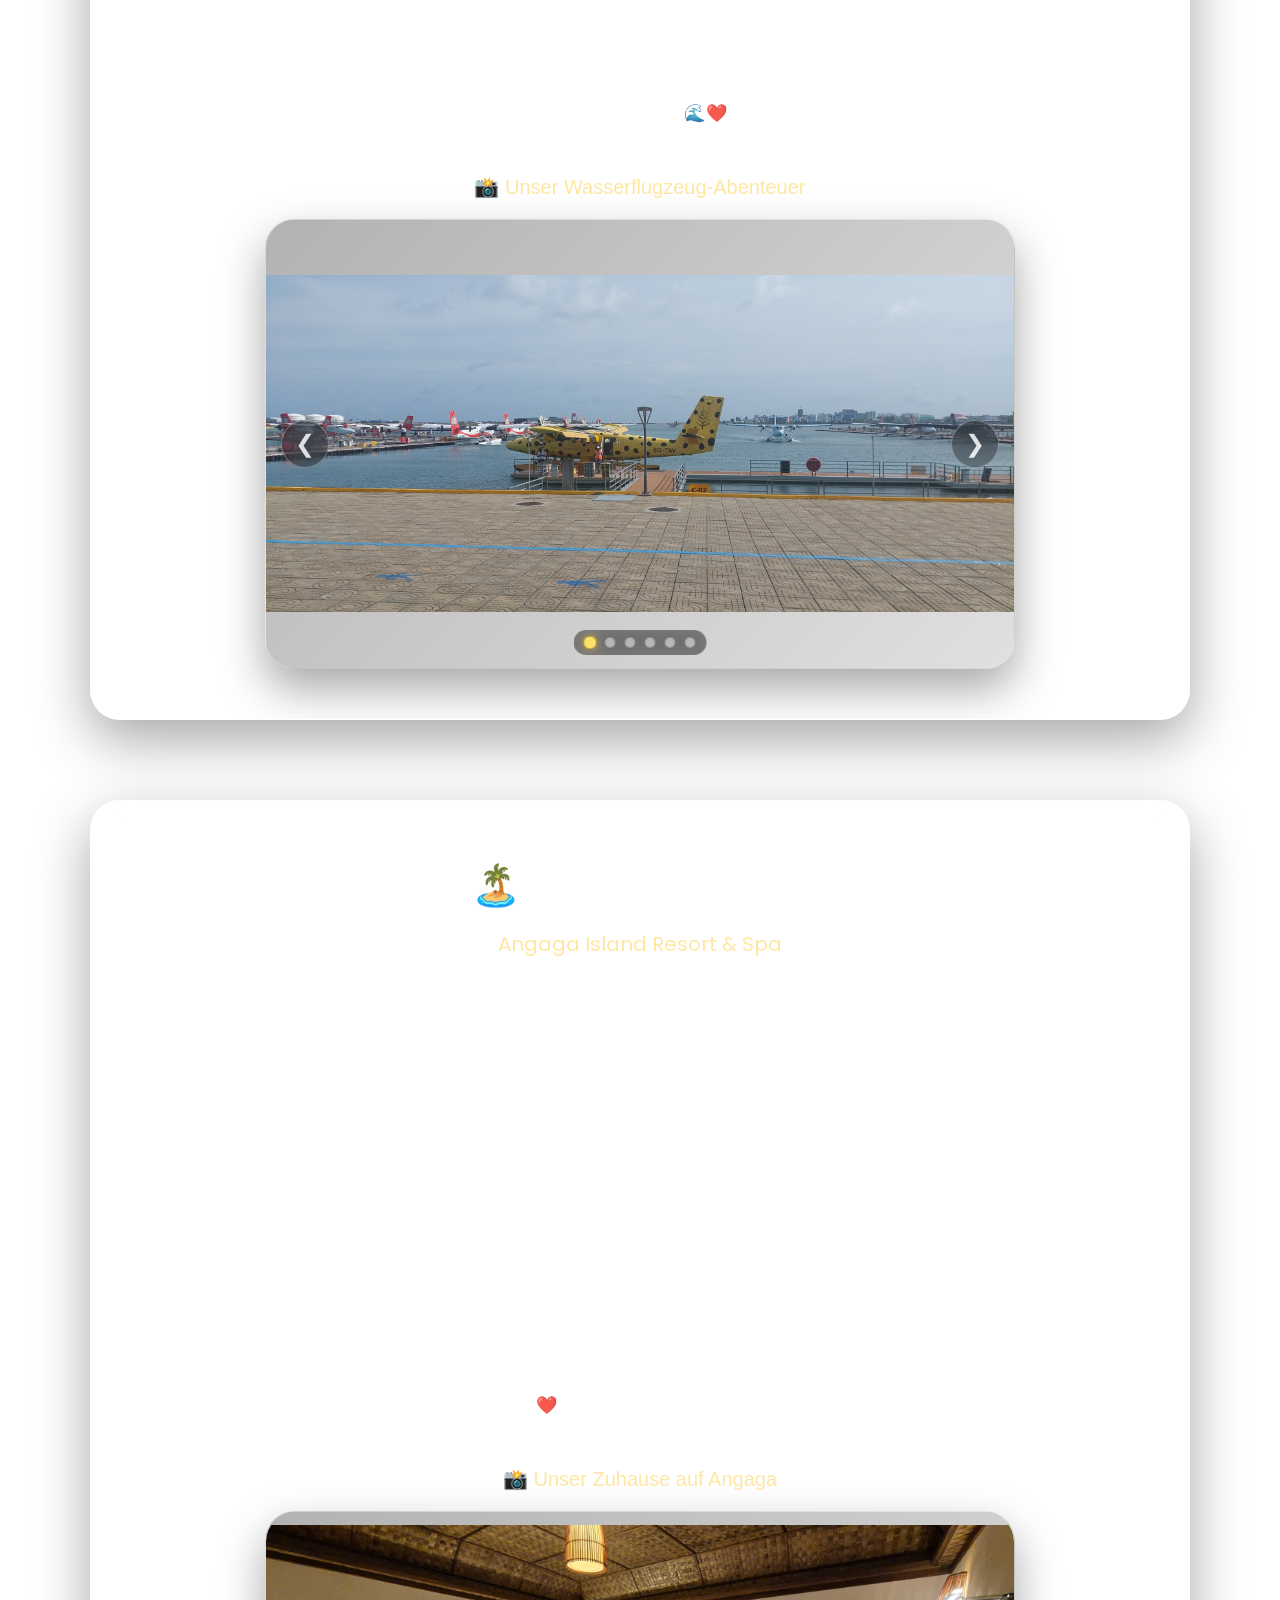
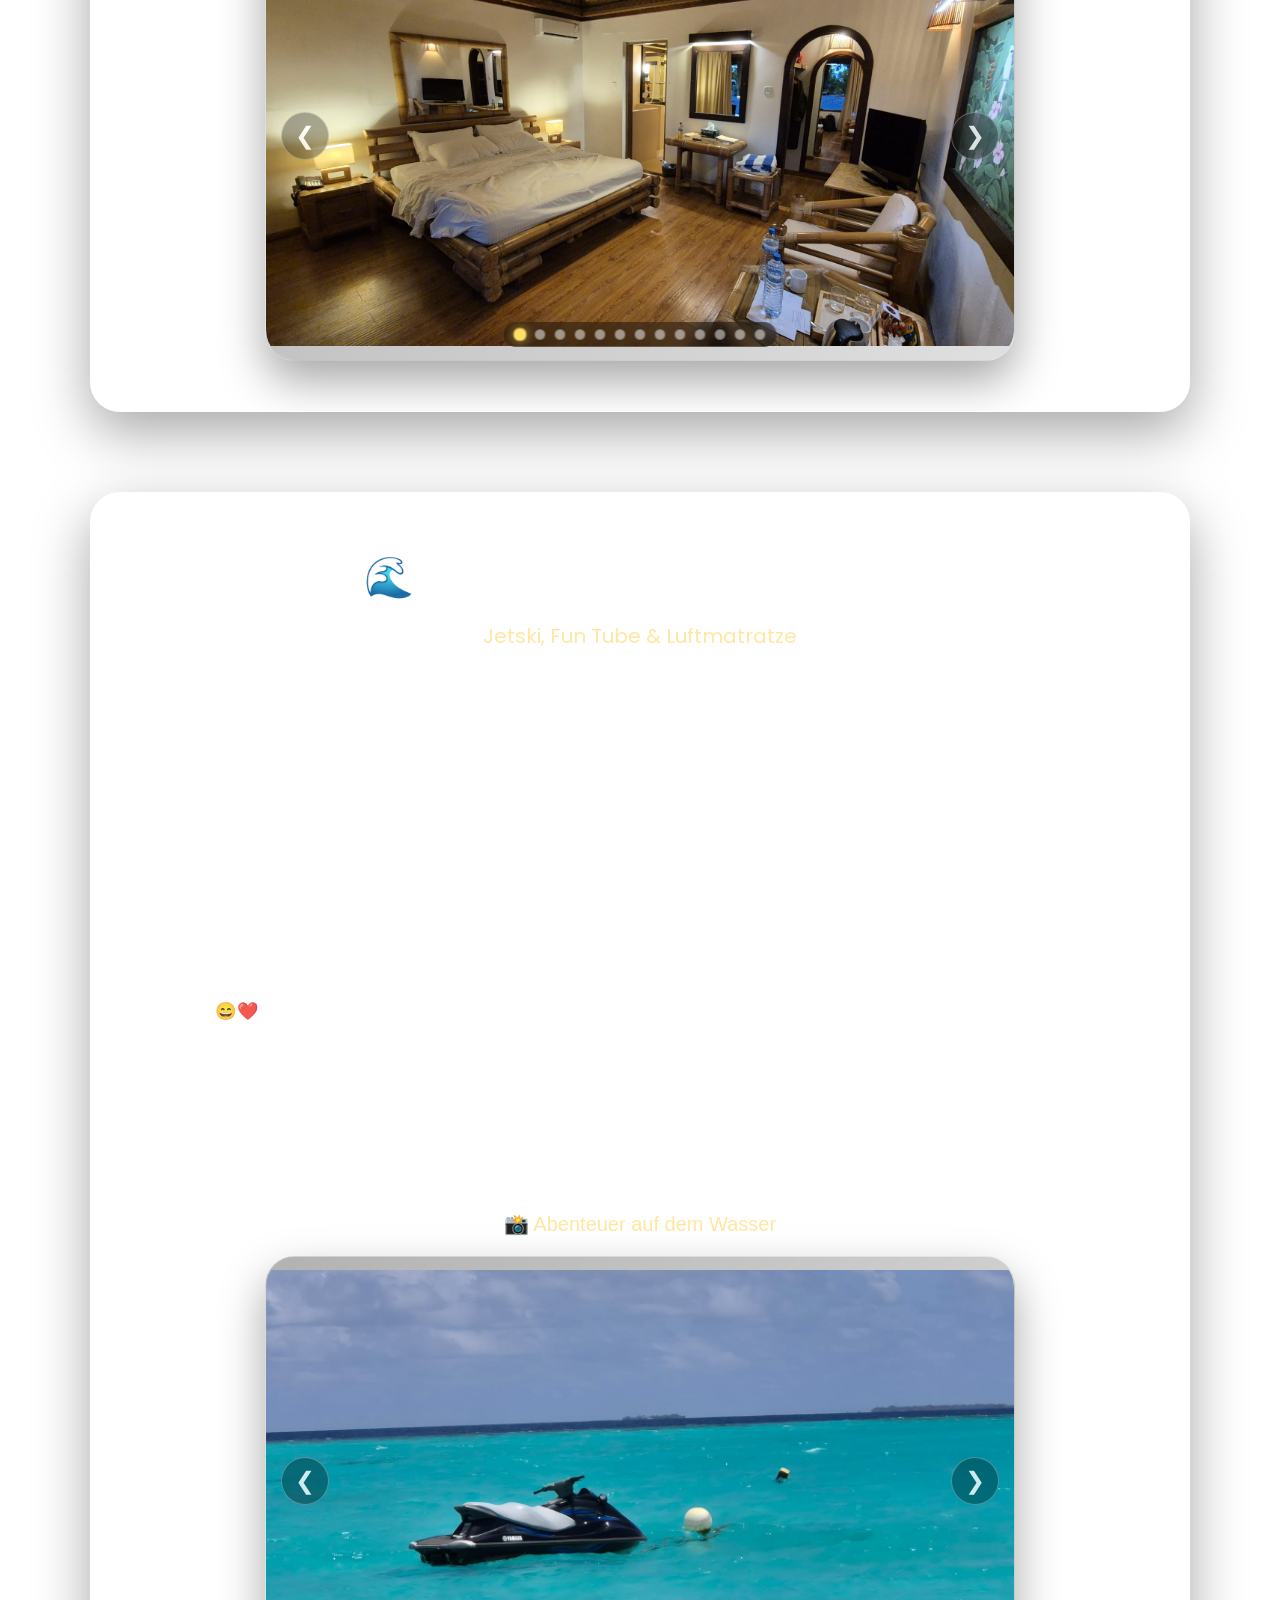
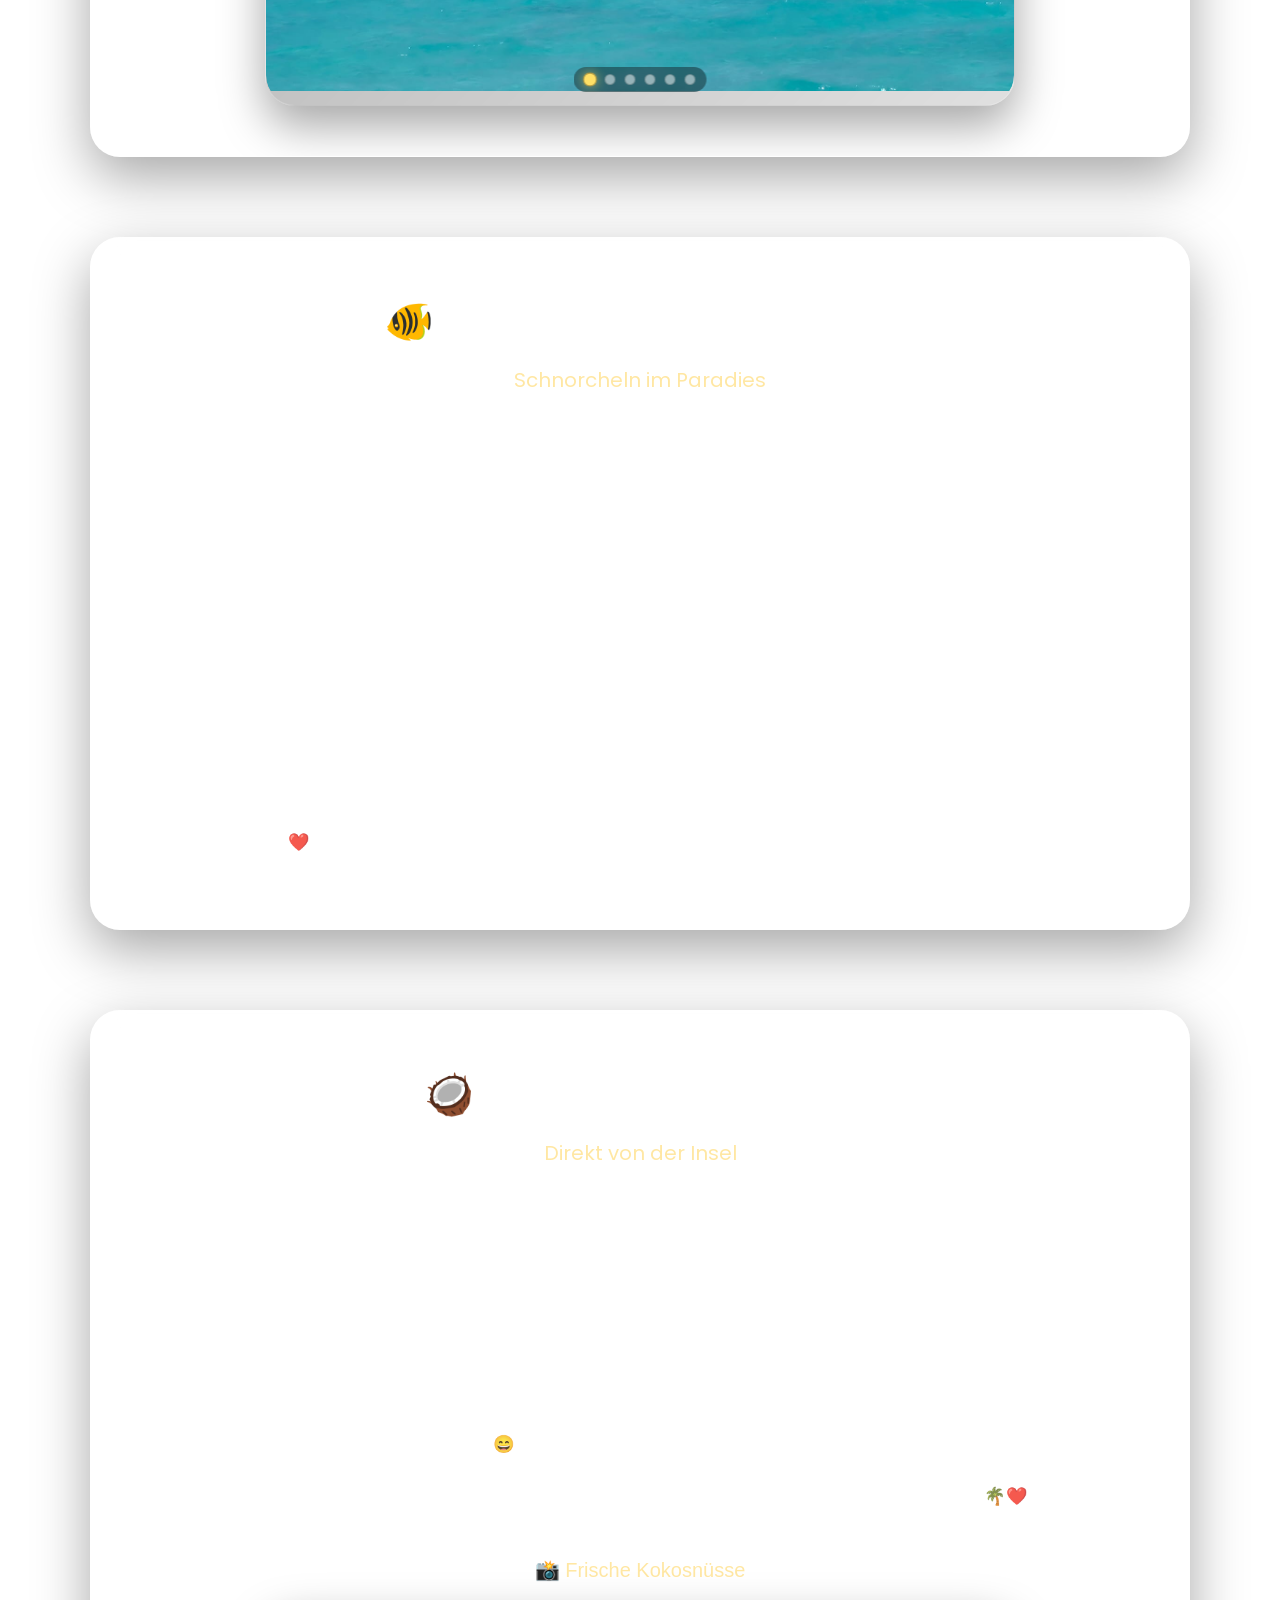
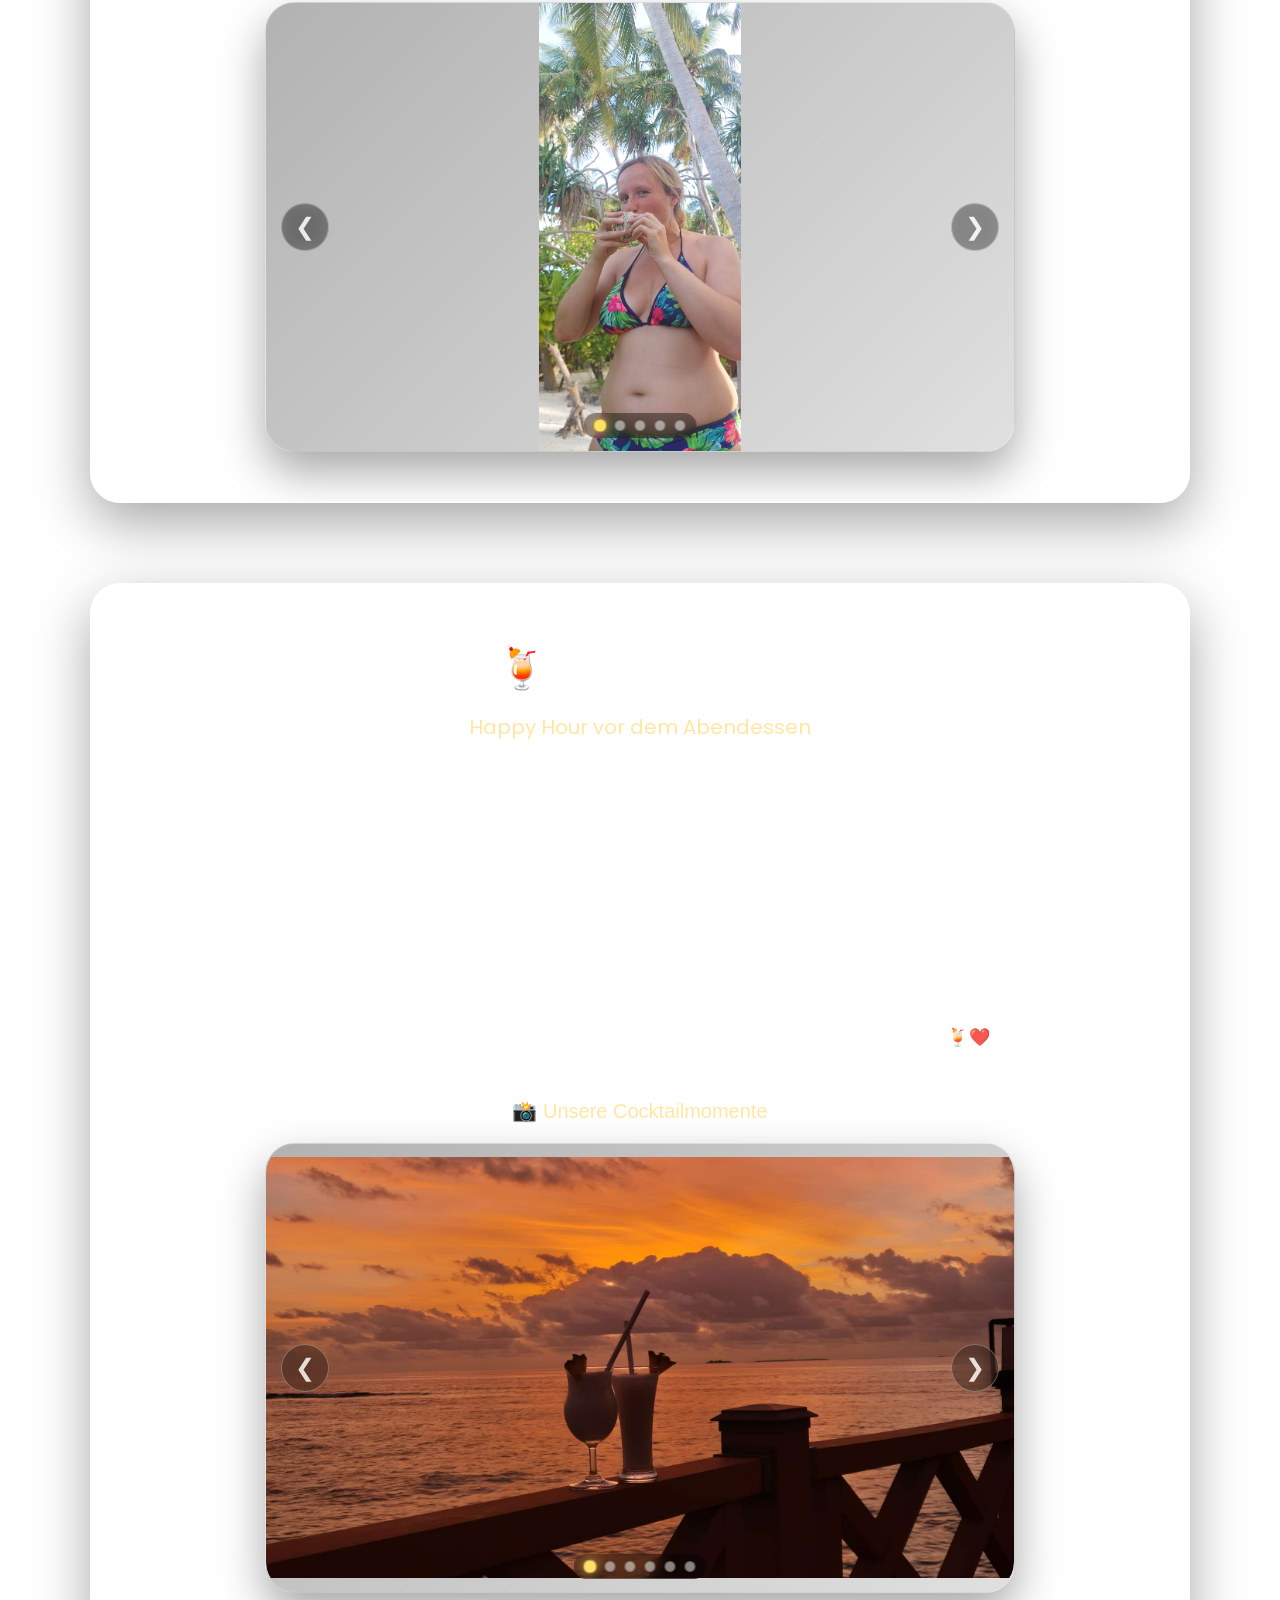
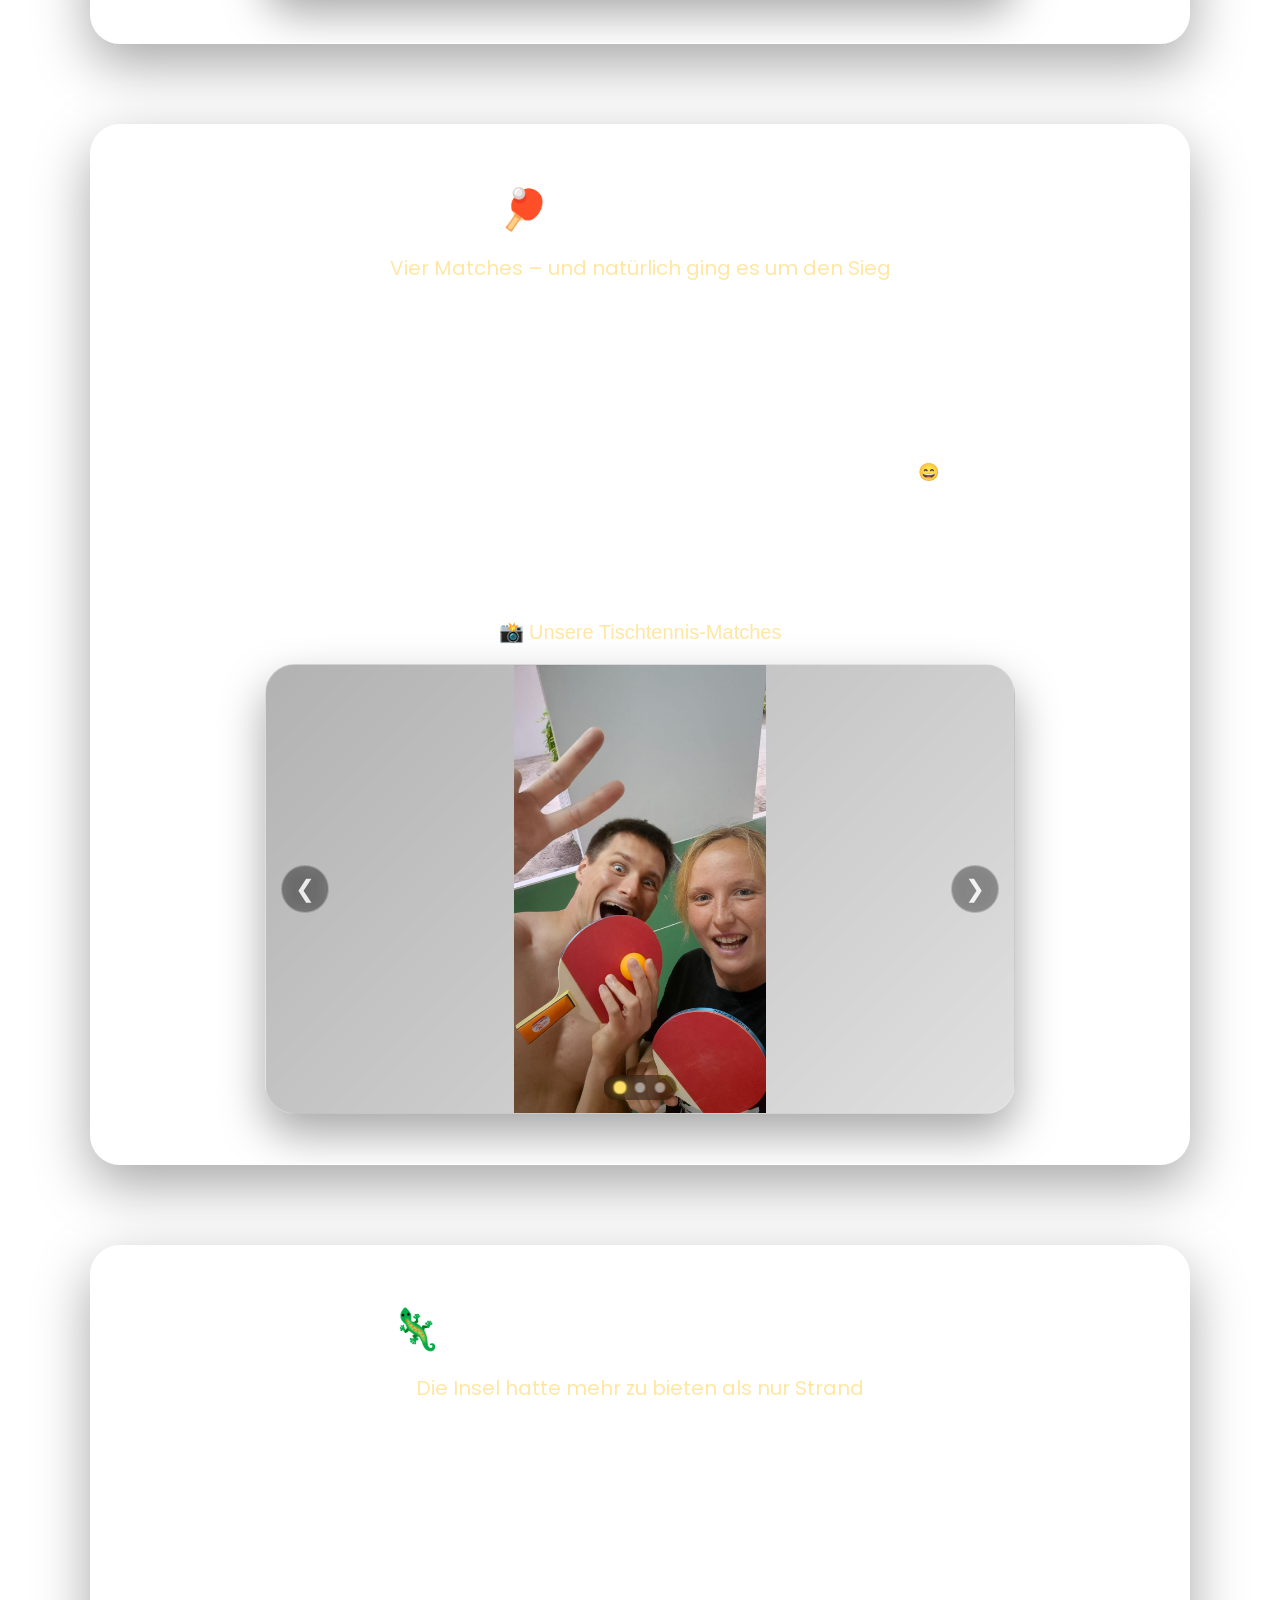
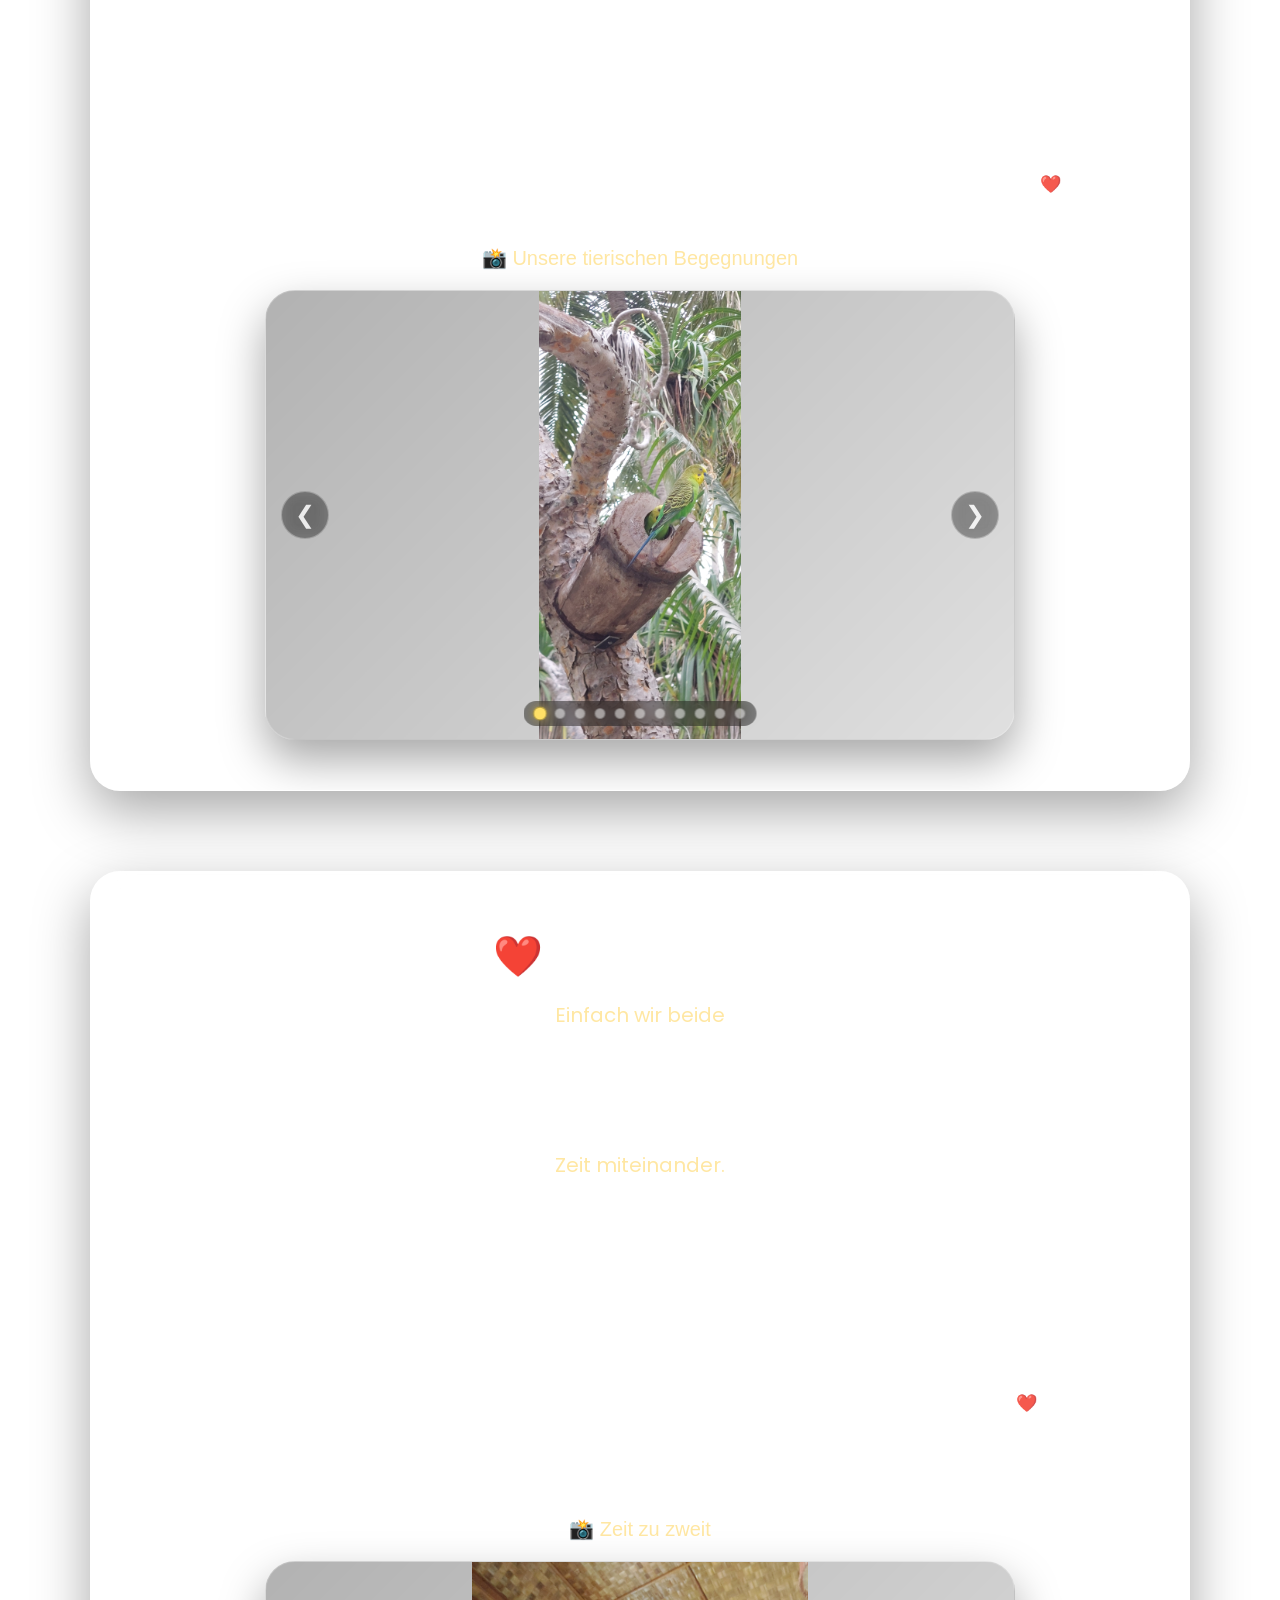
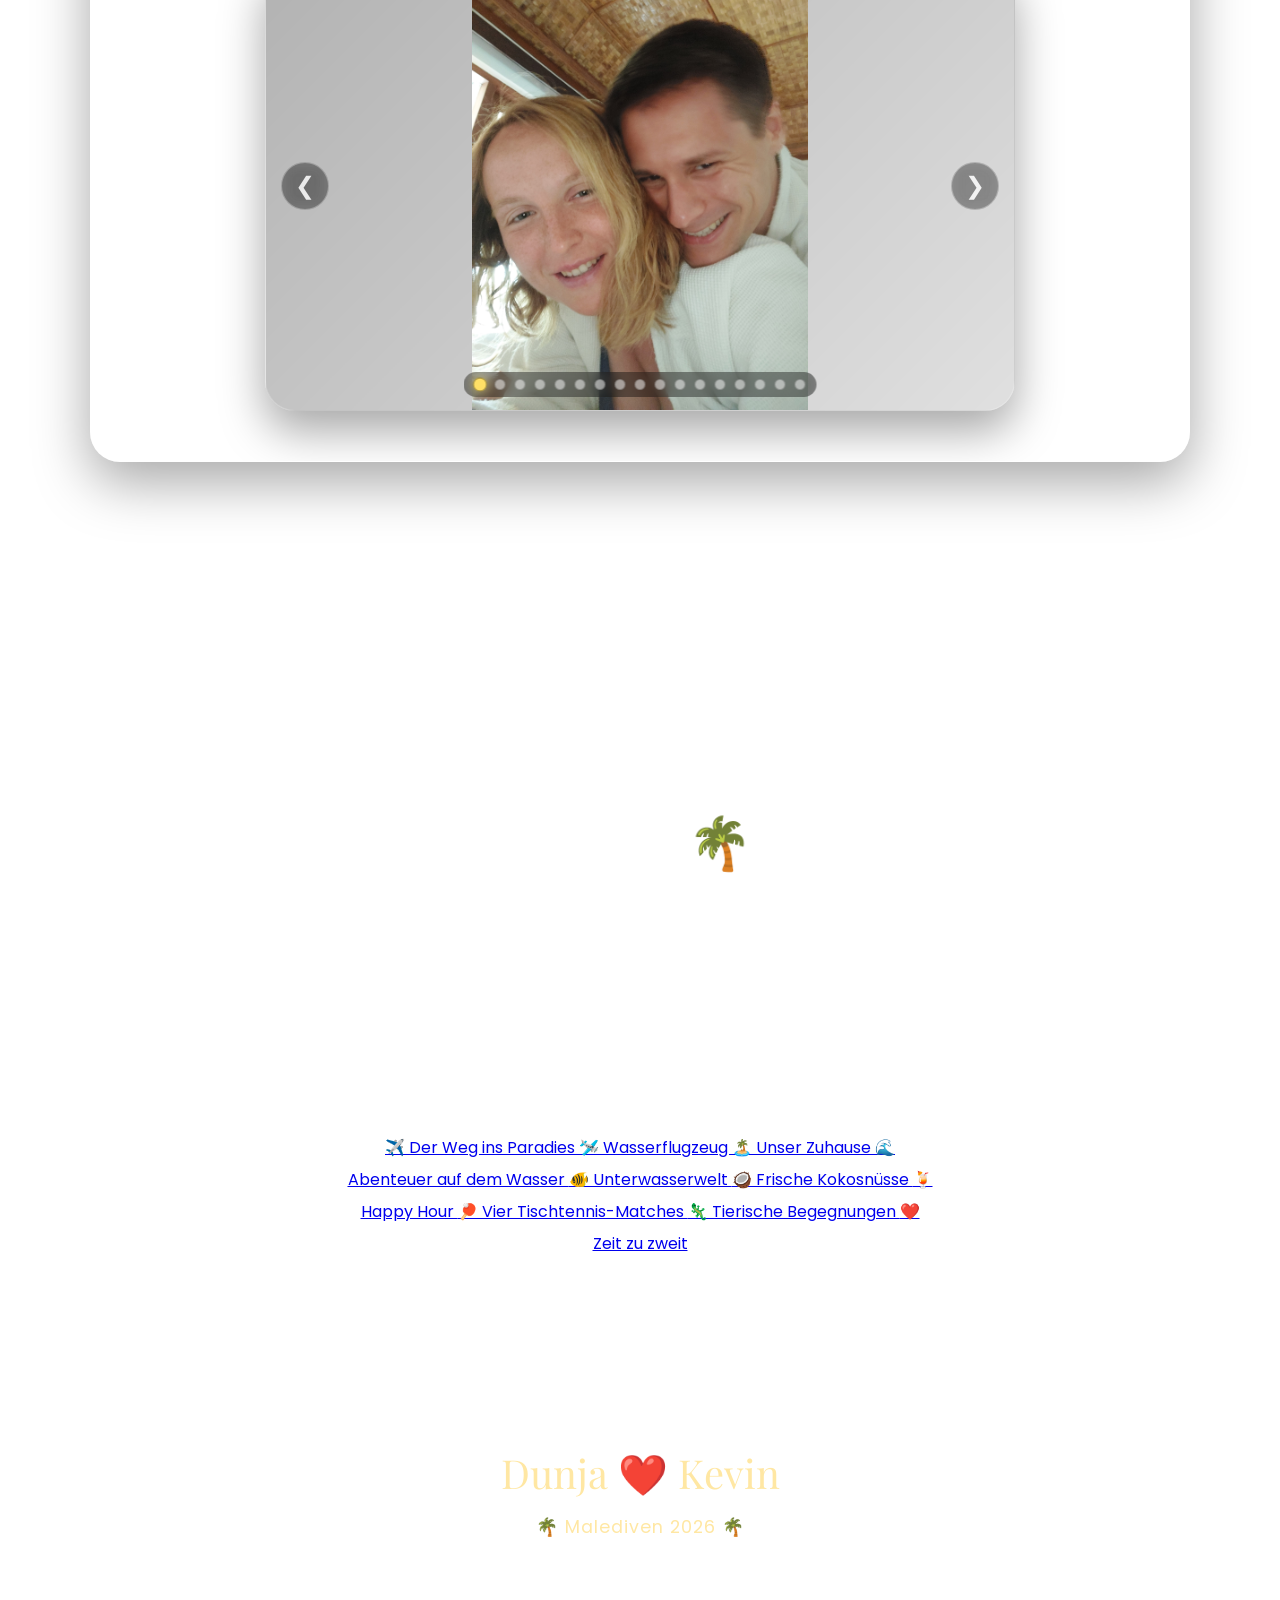
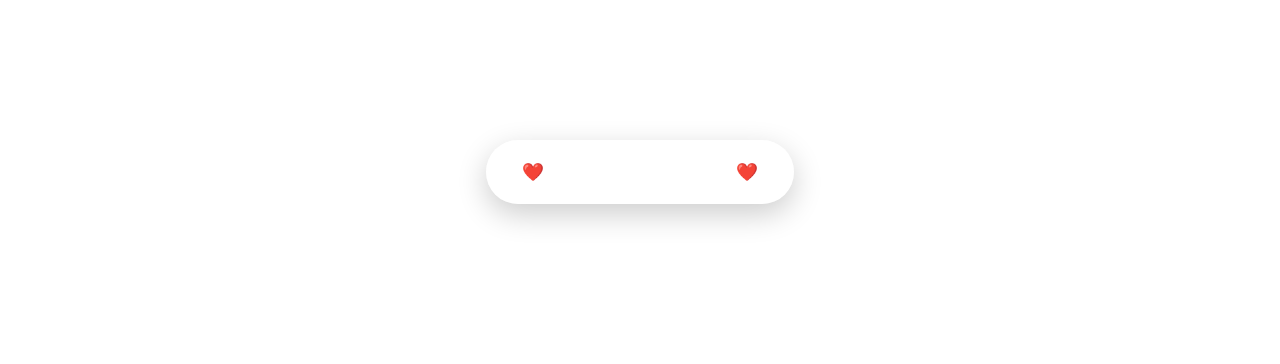
==== commit c89ed1e9: "Update index.html" ====
--- a/index.html
+++ b/index.html
@@ -74,7 +74,7 @@
          1. DER WEG INS PARADIES
     ====================================================== -->
 
-    <section class="story">
+    <section class="story" id="weg-ins-paradies">
 
         <h2>
             <span class="chapter-icon">
@@ -168,7 +168,7 @@
          2. MIT DEM WASSERFLUGZEUG
     ====================================================== -->
 
-    <section class="story">
+    <section class="story" id="wasserflugzeug">
 
         <h2>
             <span class="chapter-icon">
@@ -279,7 +279,7 @@
          3. UNSER ZUHAUSE
     ====================================================== -->
 
-    <section class="story">
+    <section class="story" id="unser-zuhause">
 
         <h2>
             <span class="chapter-icon">
@@ -411,7 +411,7 @@
          4. ABENTEUER AUF DEM WASSER
     ====================================================== -->
 
-    <section class="story">
+    <section class="story" id="abenteuer-auf-dem-wasser">
 
         <h2>
             <span class="chapter-icon">
@@ -518,7 +518,7 @@
          5. SCHNORCHELN
     ====================================================== -->
 
-    <section class="story">
+    <section class="story" id="unterwasserwelt">
 
         <h2>
             <span class="chapter-icon">
@@ -581,7 +581,7 @@
          6. FRISCHE KOKOSNÜSSE
     ====================================================== -->
 
-    <section class="story">
+    <section class="story" id="kokosnuesse">
 
         <h2>
             <span class="chapter-icon">
@@ -672,7 +672,7 @@
          7. COCKTAILS
     ====================================================== -->
 
-    <section class="story">
+    <section class="story" id="cocktailzeit">
 
         <h2>
             <span class="chapter-icon">
@@ -766,7 +766,7 @@
          8. TISCHTENNIS
     ====================================================== -->
 
-    <section class="story">
+    <section class="story" id="tischtennis">
 
         <h2>
             <span class="chapter-icon">
@@ -843,7 +843,8 @@
          9. TIERISCHE BEGEGNUNGEN
     ====================================================== -->
 
-    <section class="story">
+    <section class="story" id="tierische-begegnungen">
+
 
         <h2>
             <span class="chapter-icon">
@@ -966,7 +967,7 @@
          10. ZEIT ZU ZWEIT
     ====================================================== -->
 
-    <section class="story">
+    <section class="story" id="zeit-zu-zweit">
 
         <h2>
             <span class="chapter-icon">
@@ -1140,16 +1141,36 @@
 
         <div class="final-highlight">
 
-            ✈️ Der Weg ins Paradies<br>
-            🛩️ Wasserflugzeug<br>
-            🏝️ Unser Zuhause<br>
-            🌊 Abenteuer auf dem Wasser<br>
-            🐠 Unterwasserwelt<br>
-            🥥 Frische Kokosnüsse<br>
-            🍹 Happy Hour<br>
-            🏓 Vier Tischtennis-Matches<br>
-            🦎 Tierische Begegnungen<br>
+                    <a href="#weg-ins-paradies">
+            ✈️ Der Weg ins Paradies
+        </a>
+                    <a href="#wasserflugzeug">
+            🛩️ Wasserflugzeug
+        </a>
+                    <a href="#unser-zuhause">
+            🏝️ Unser Zuhause
+        </a>
+                    <a href="#abenteuer-auf-dem-wasser">
+            🌊 Abenteuer auf dem Wasser
+        </a>
+                    <a href="#unterwasserwelt">
+            🐠 Unterwasserwelt
+        </a>
+                    <a href="#kokosnuesse">
+            🥥 Frische Kokosnüsse
+        </a>
+                    <a href="#cocktailzeit">
+            🍹 Happy Hour
+        </a>
+                    <a href="#tischtennis">
+            🏓 Vier Tischtennis-Matches
+        </a>
+                    <a href="#tierische-begegnungen">
+            🦎 Tierische Begegnungen
+        </a>
+                    <a href="#zeit-zu-zweit">
             ❤️ Zeit zu zweit
+        </a>
 
         </div>
 
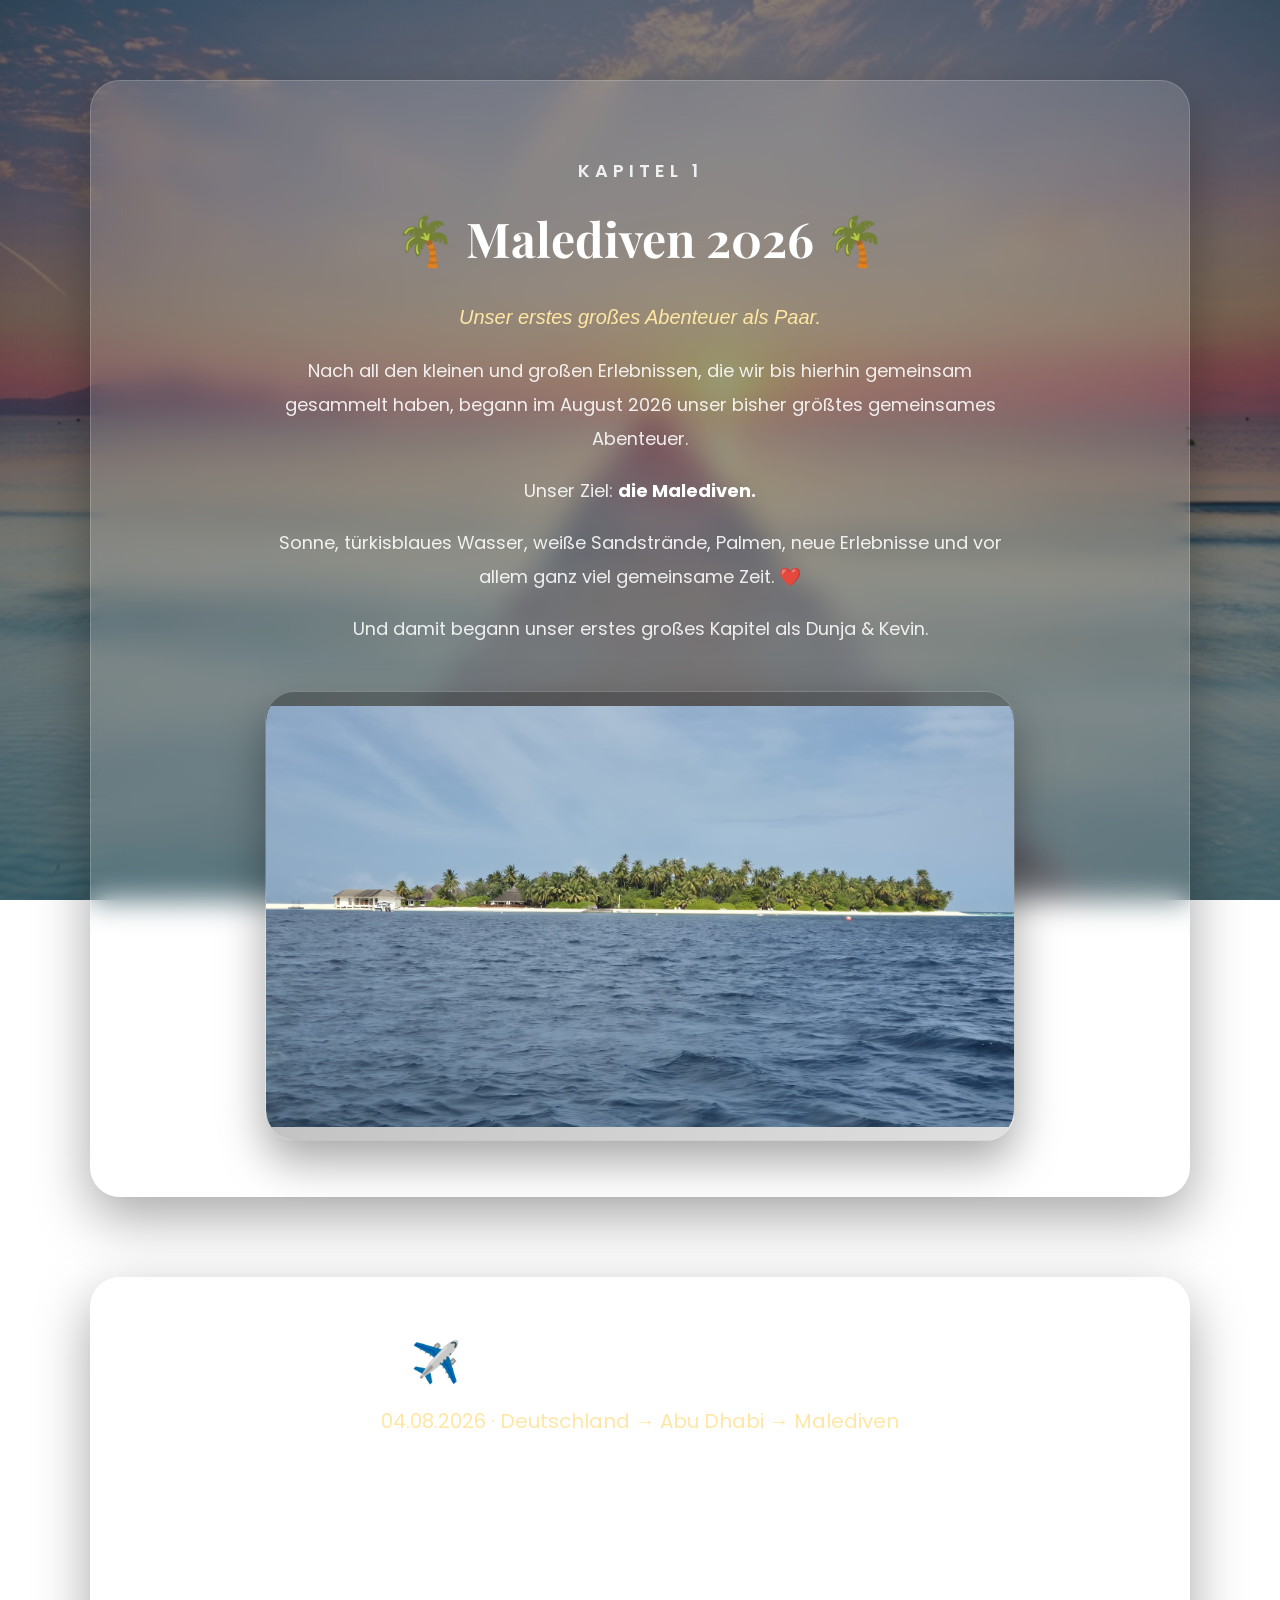
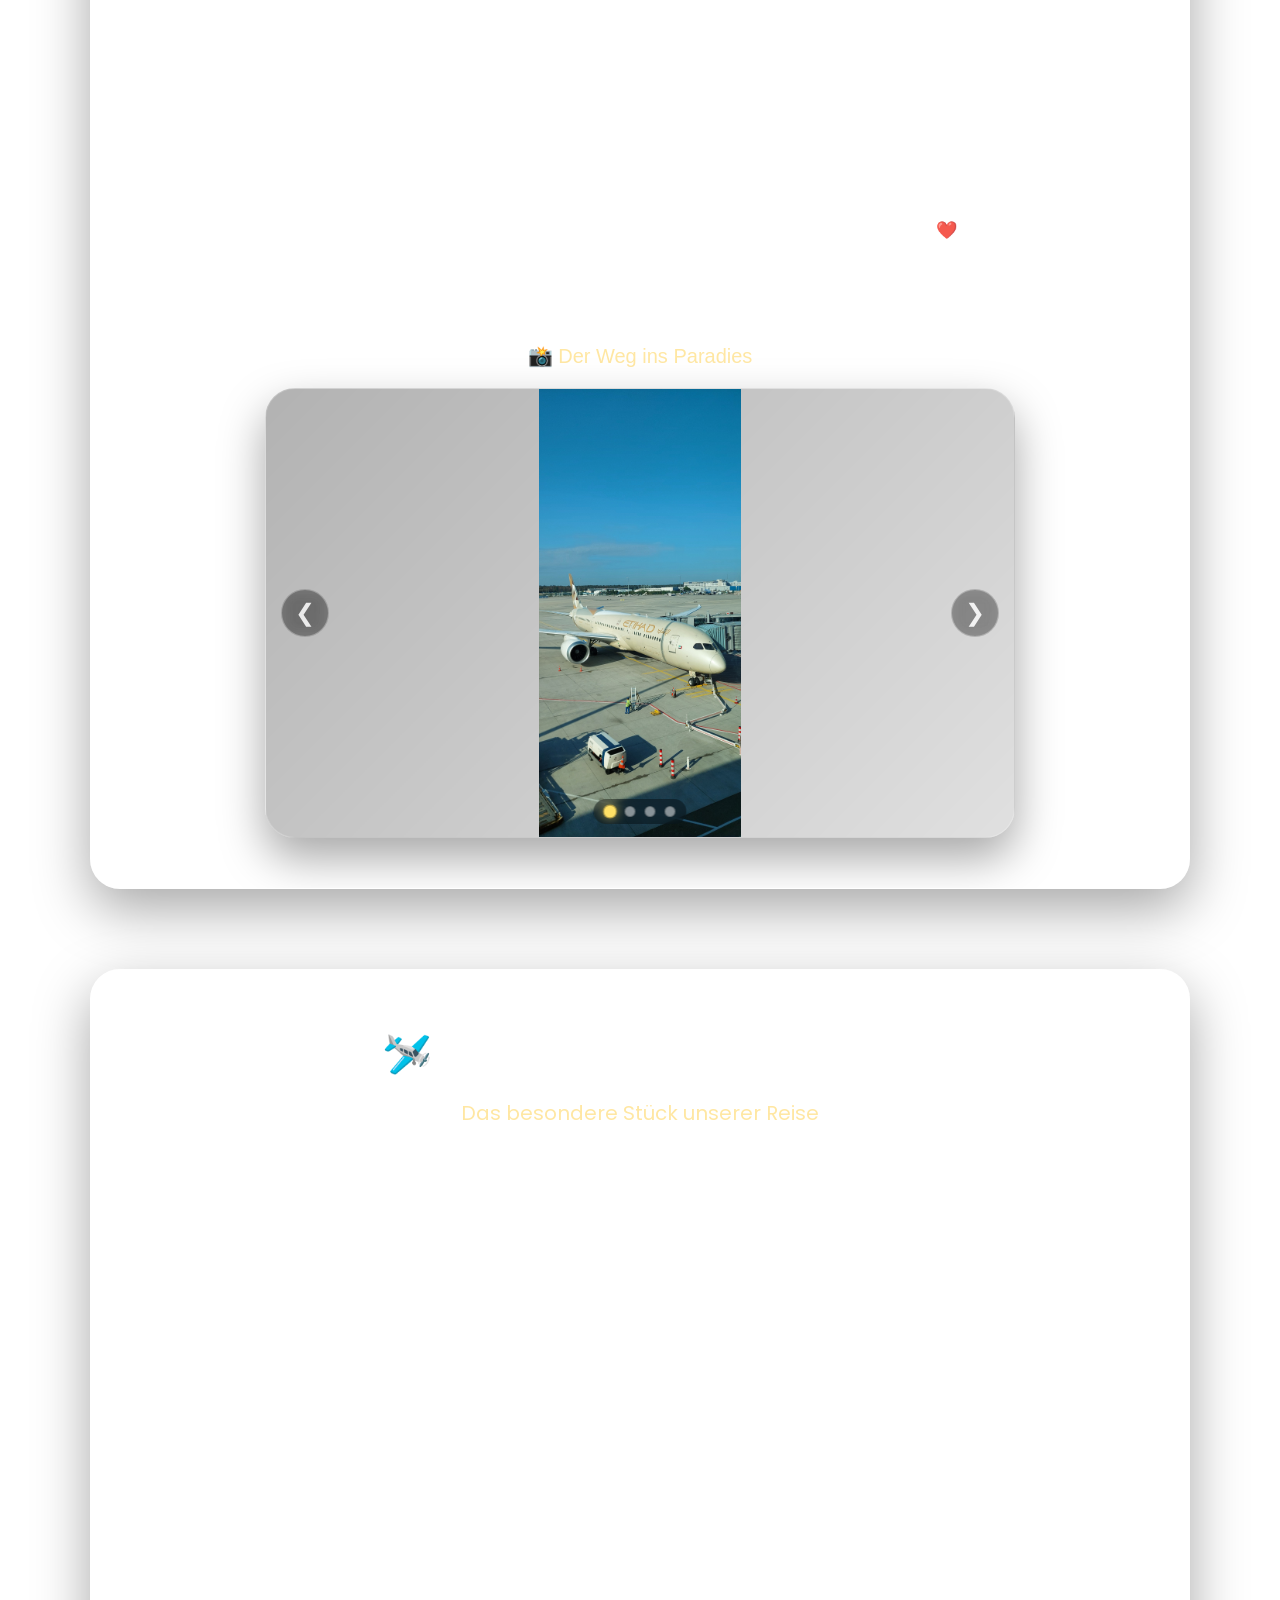
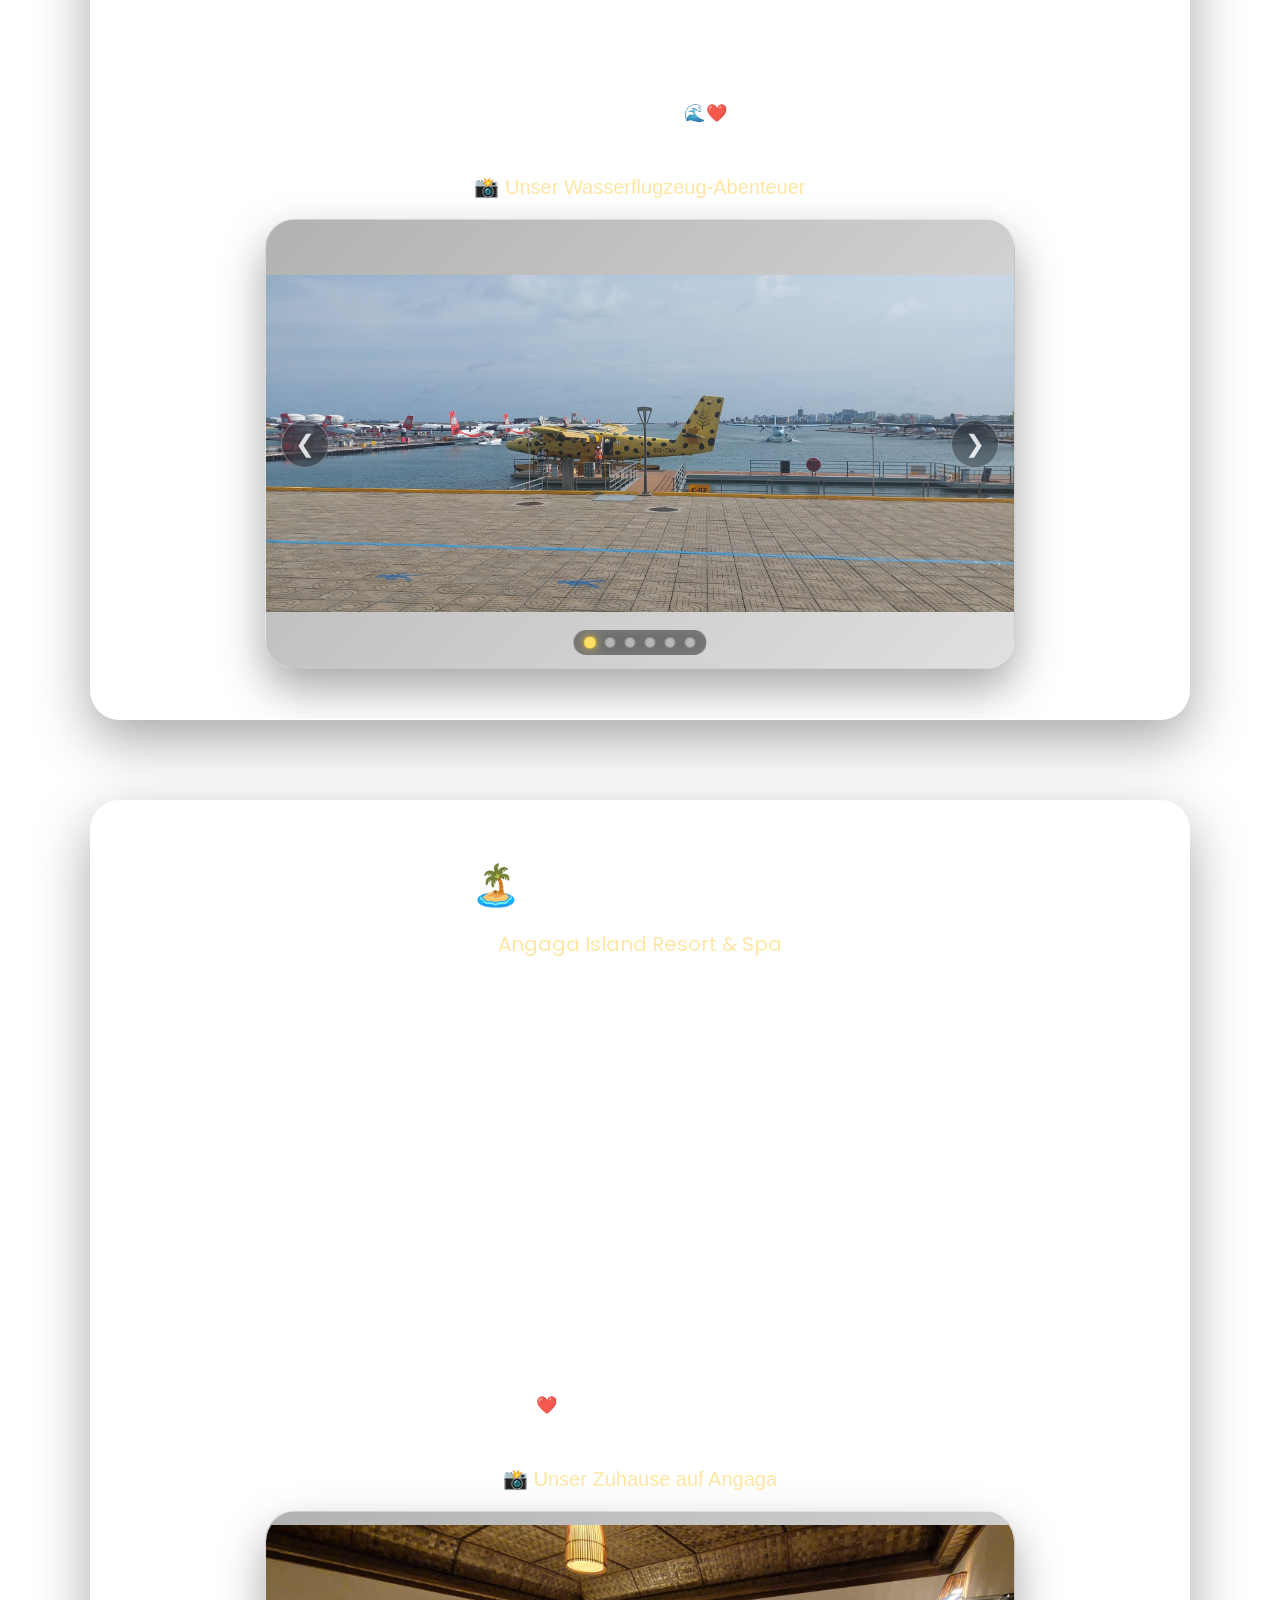
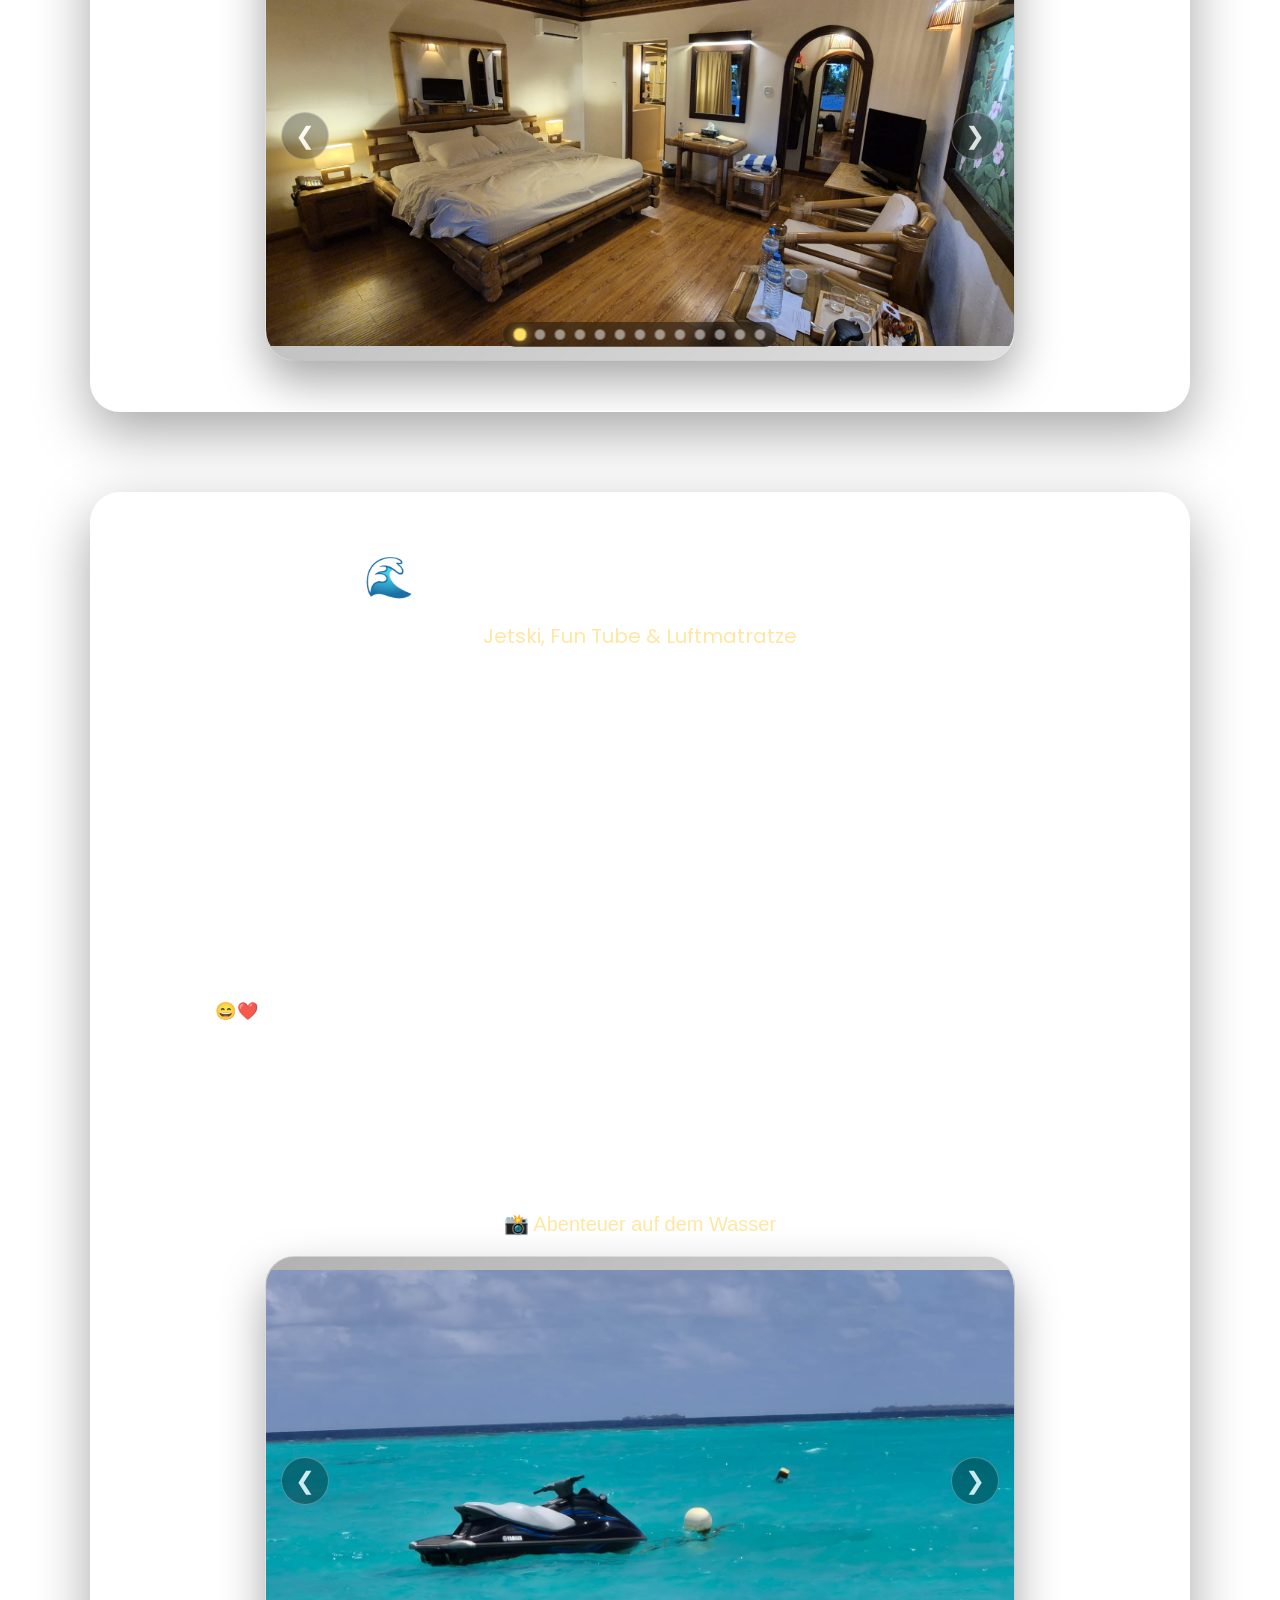
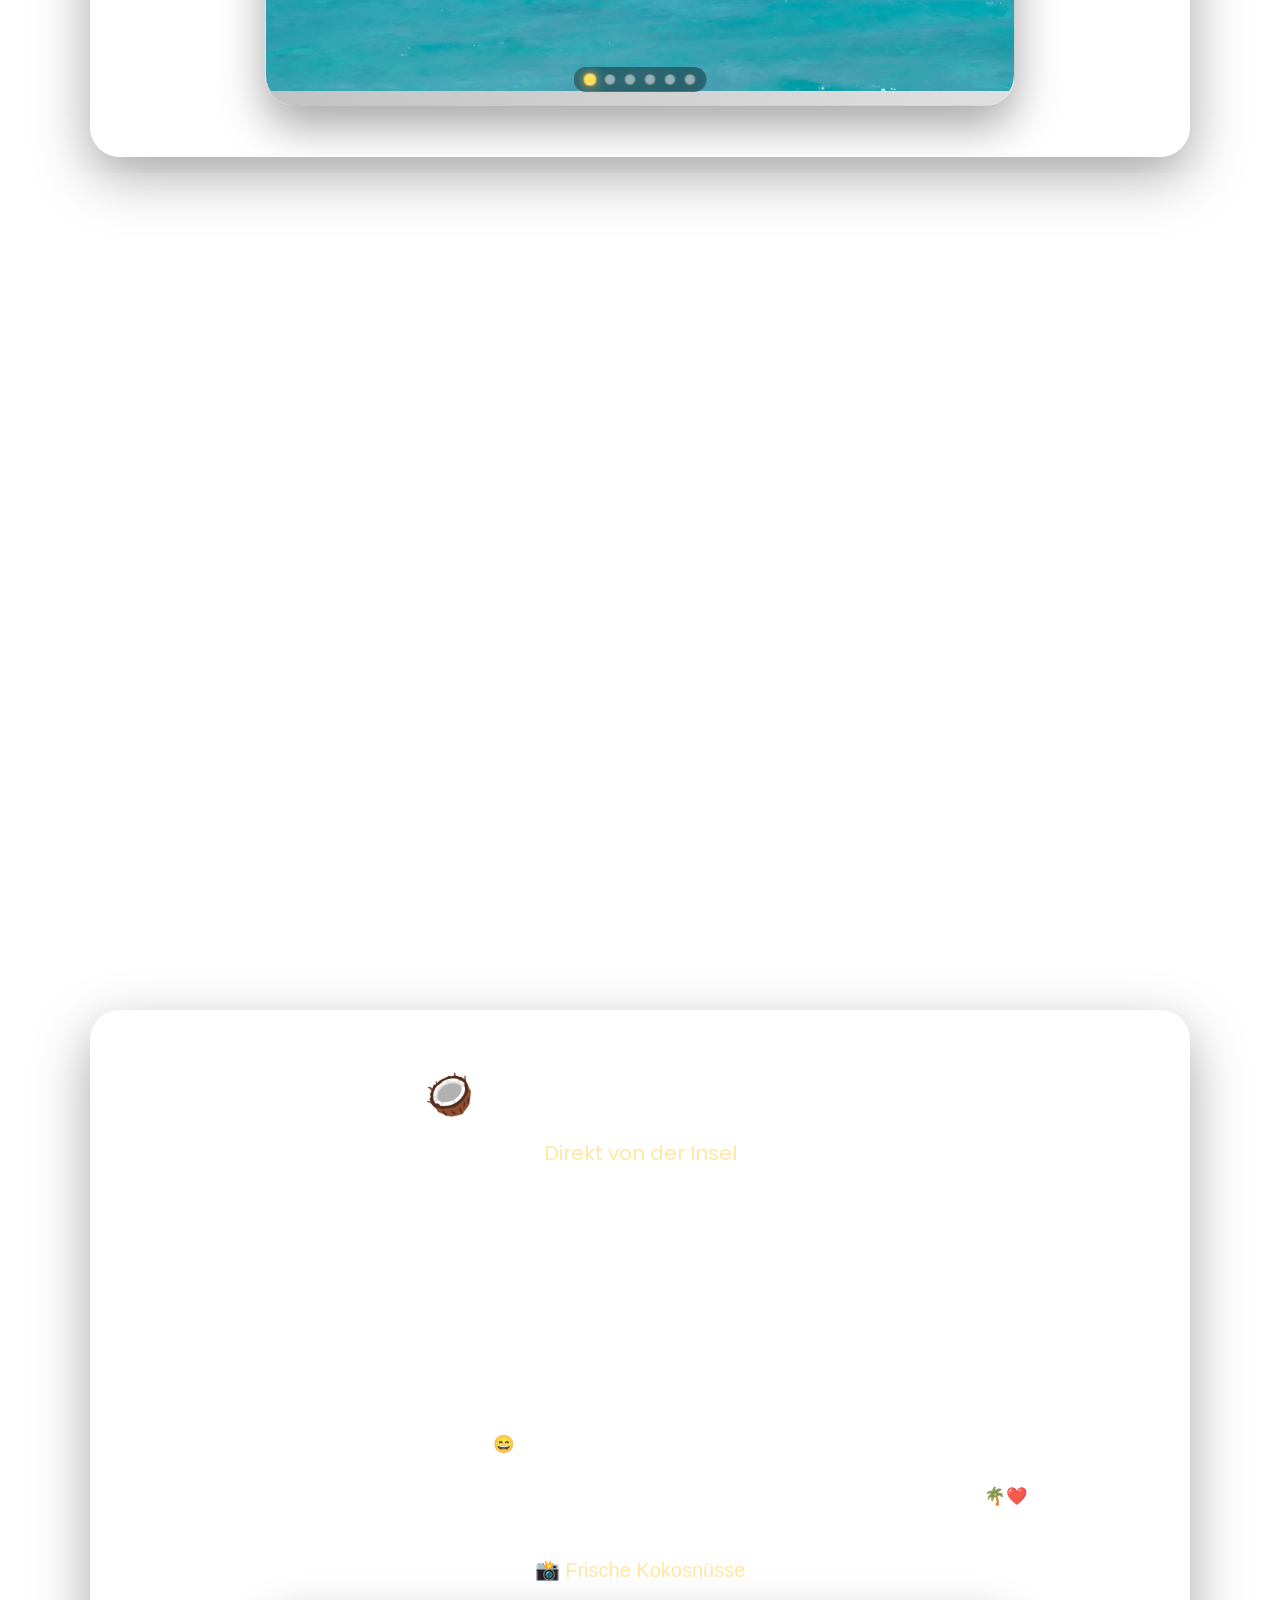
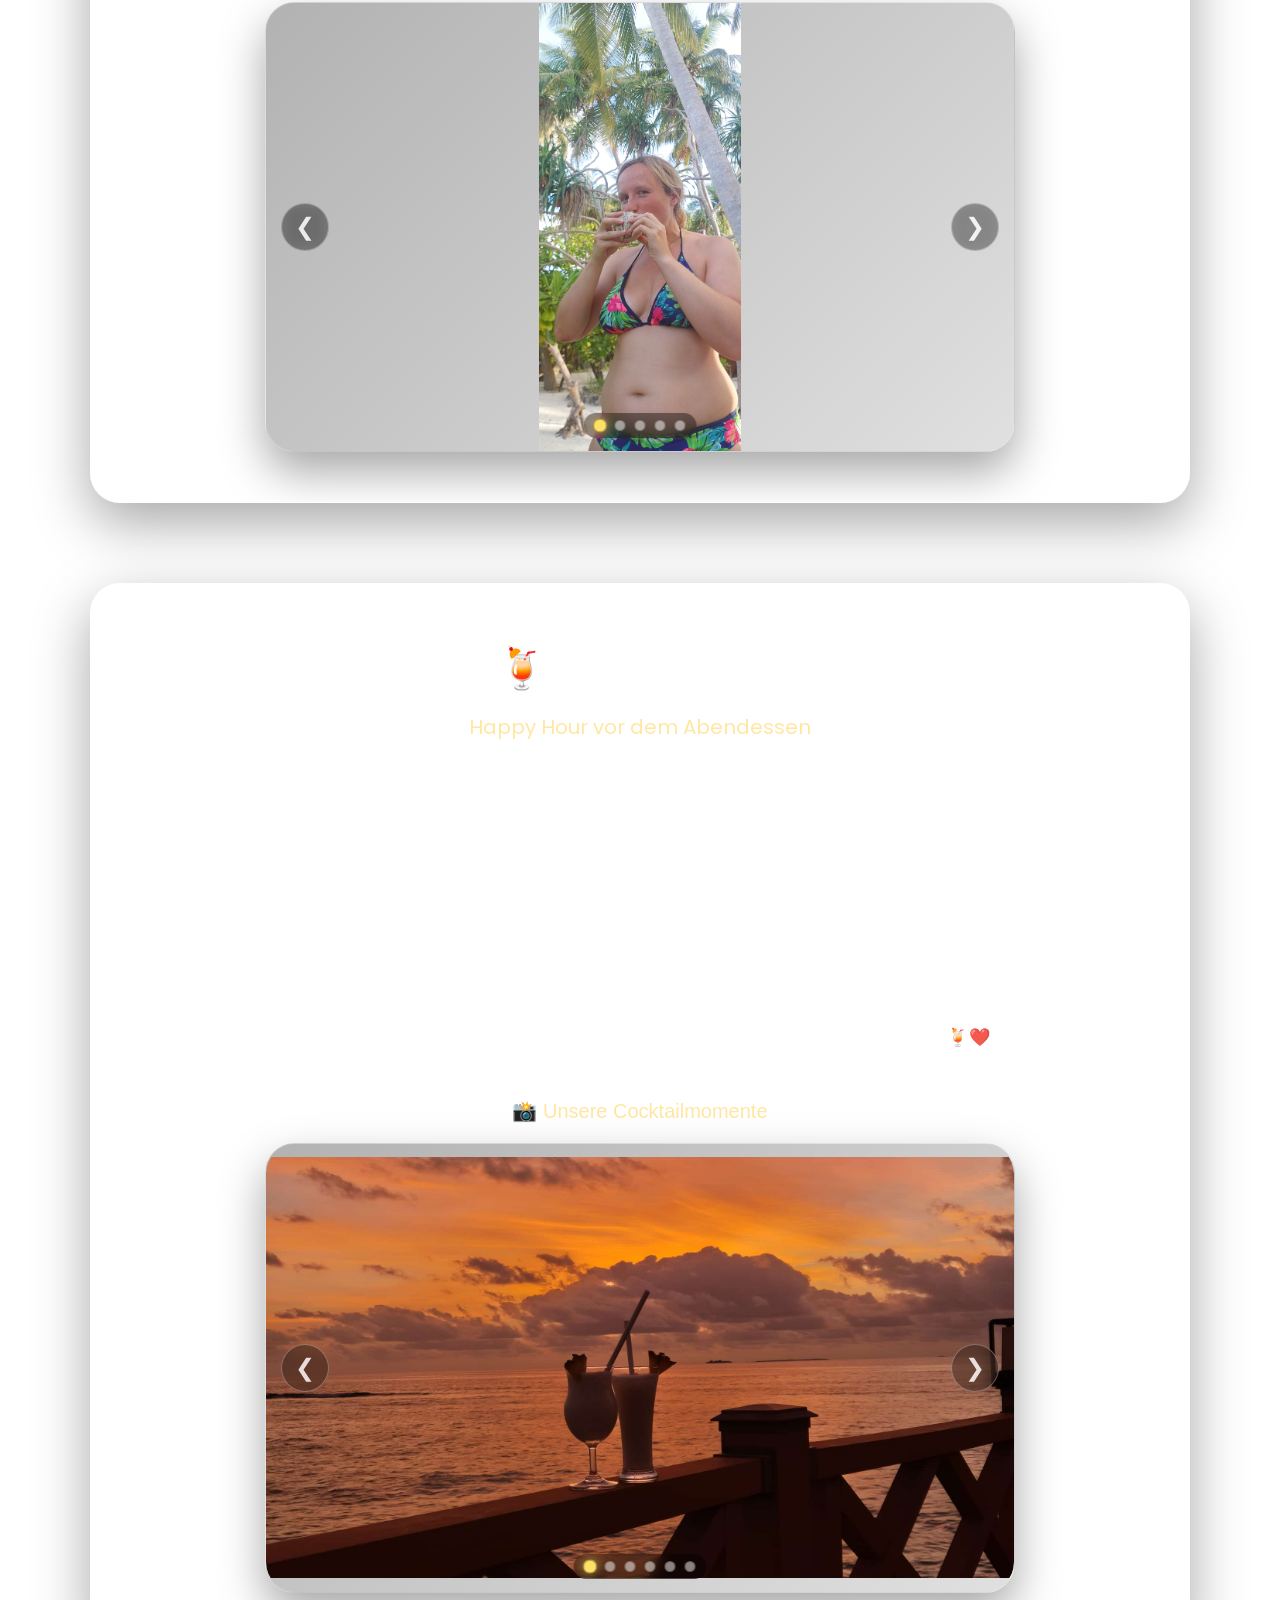
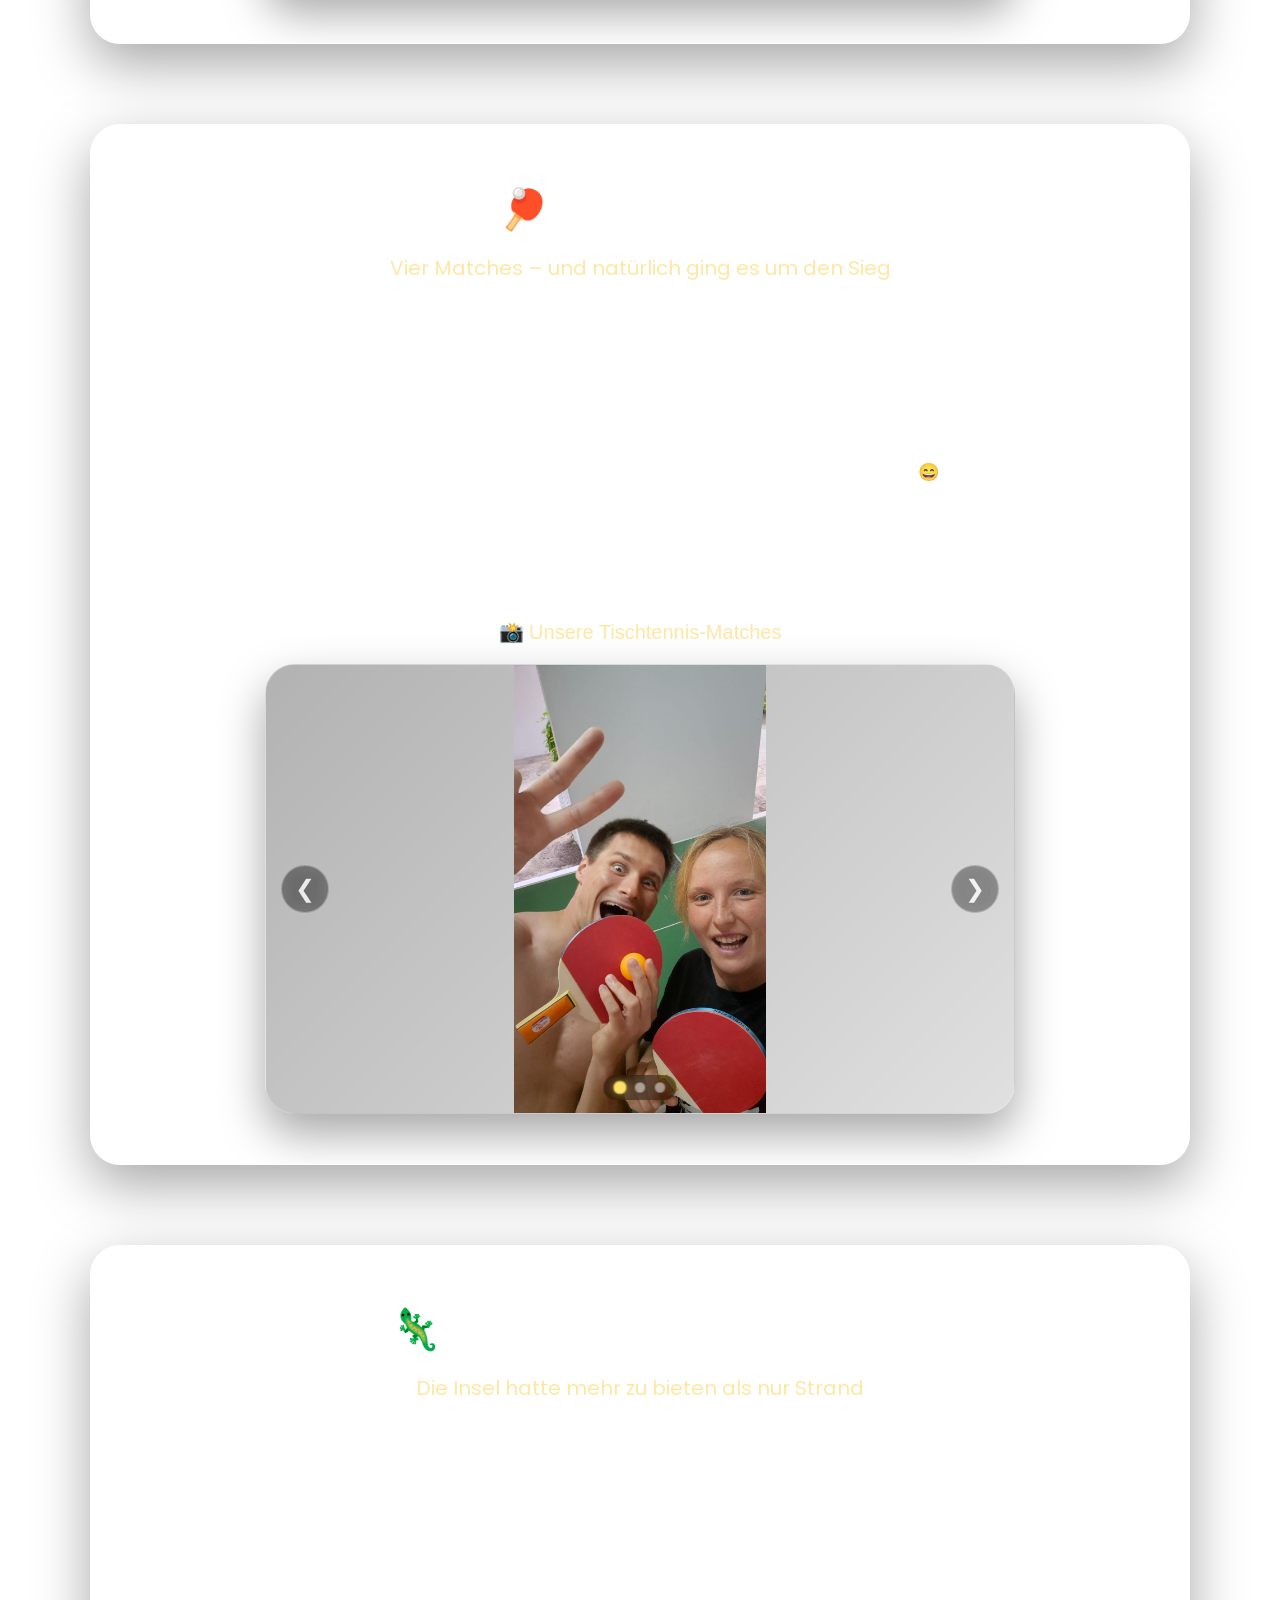
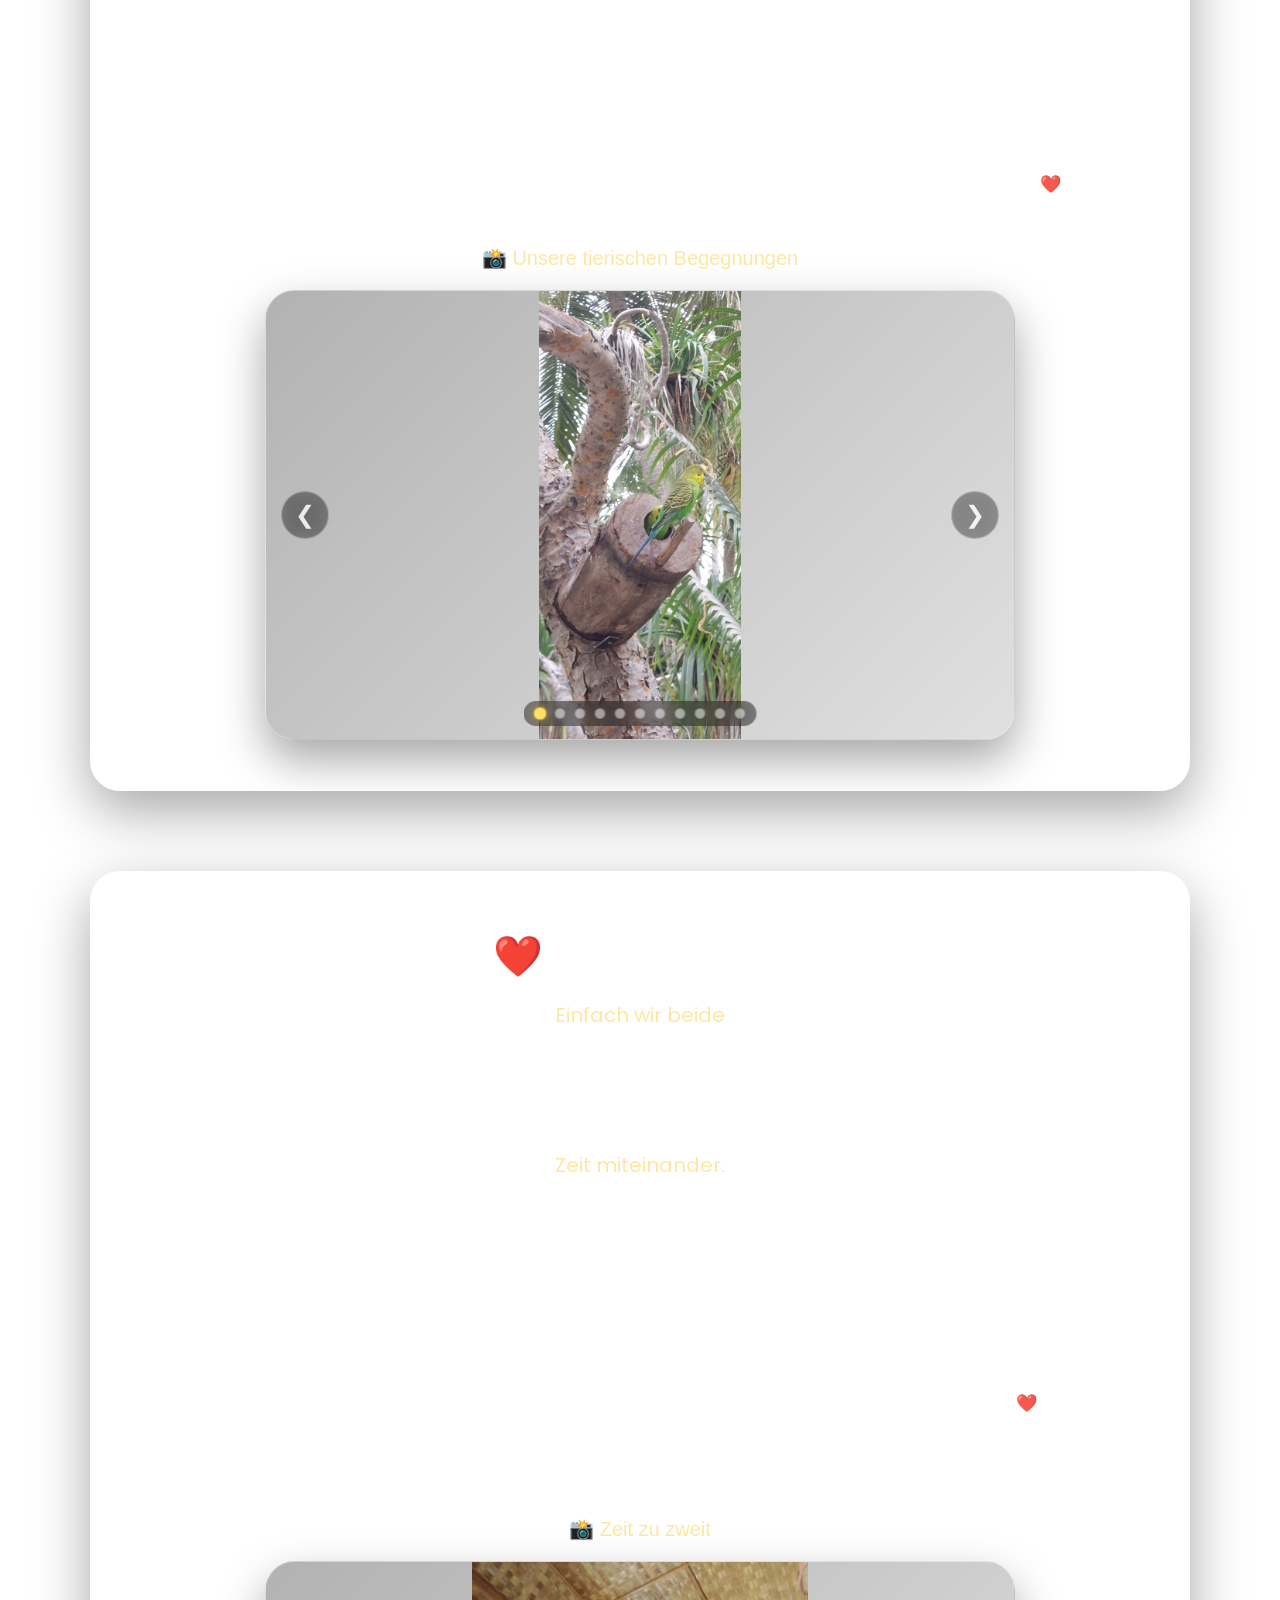
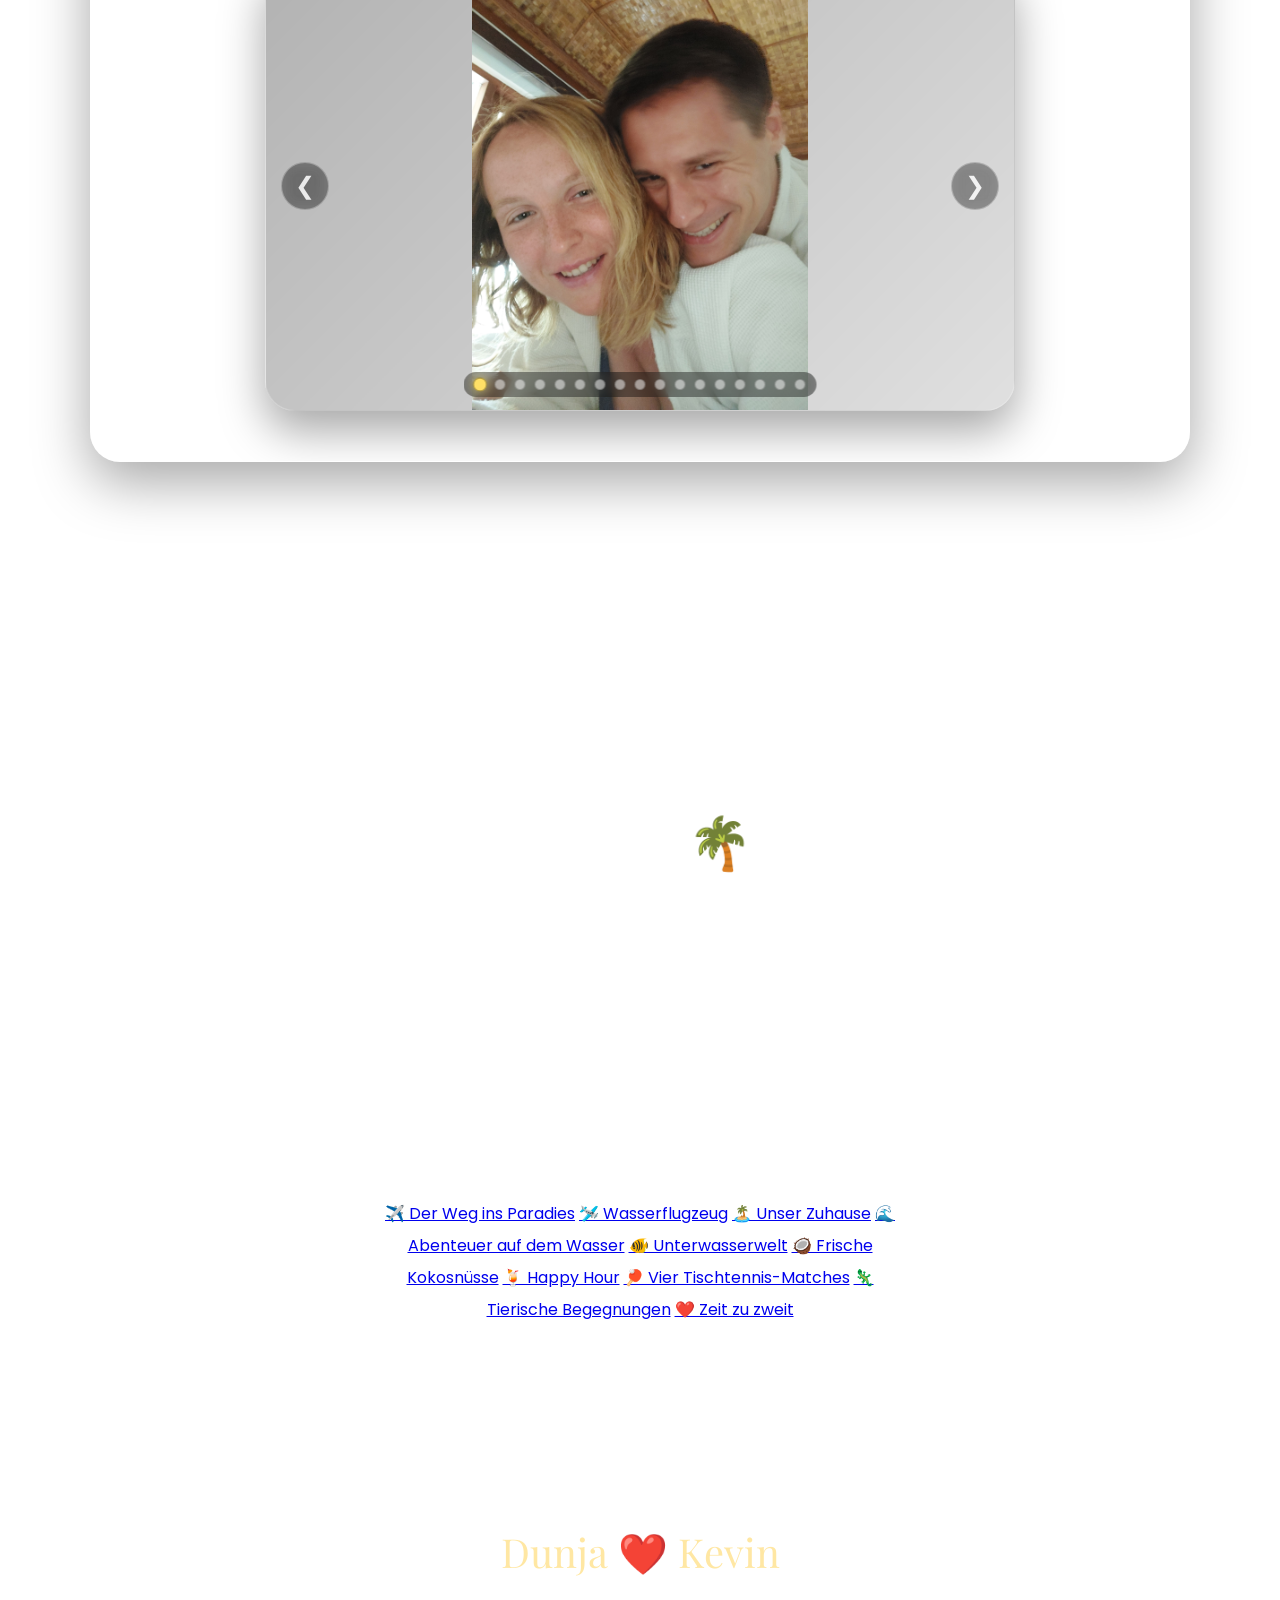
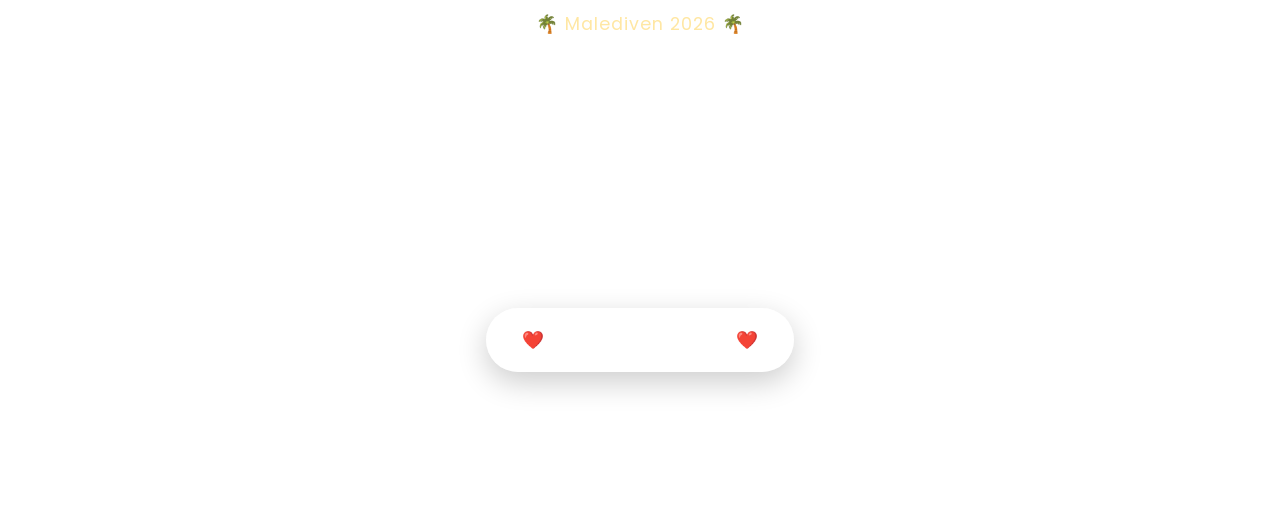
==== commit c4933095: "Refactor links into a single div for clarity" ====
--- a/index.html
+++ b/index.html
@@ -1141,38 +1141,29 @@
 
         <div class="final-highlight">
 
-                    <a href="#weg-ins-paradies">
-            ✈️ Der Weg ins Paradies
-        </a>
-                    <a href="#wasserflugzeug">
-            🛩️ Wasserflugzeug
-        </a>
-                    <a href="#unser-zuhause">
-            🏝️ Unser Zuhause
-        </a>
-                    <a href="#abenteuer-auf-dem-wasser">
-            🌊 Abenteuer auf dem Wasser
-        </a>
-                    <a href="#unterwasserwelt">
-            🐠 Unterwasserwelt
-        </a>
-                    <a href="#kokosnuesse">
-            🥥 Frische Kokosnüsse
-        </a>
-                    <a href="#cocktailzeit">
-            🍹 Happy Hour
-        </a>
-                    <a href="#tischtennis">
-            🏓 Vier Tischtennis-Matches
-        </a>
-                    <a href="#tierische-begegnungen">
-            🦎 Tierische Begegnungen
-        </a>
-                    <a href="#zeit-zu-zweit">
-            ❤️ Zeit zu zweit
-        </a>
-
-        </div>
+<div class="final-highlight">
+
+    <a href="#weg-ins-paradies">✈️ Der Weg ins Paradies</a>
+
+    <a href="#wasserflugzeug">🛩️ Wasserflugzeug</a>
+
+    <a href="#unser-zuhause">🏝️ Unser Zuhause</a>
+
+    <a href="#abenteuer-wasser">🌊 Abenteuer auf dem Wasser</a>
+
+    <a href="#unterwasserwelt">🐠 Unterwasserwelt</a>
+
+    <a href="#kokosnuesse">🥥 Frische Kokosnüsse</a>
+
+    <a href="#cocktailzeit">🍹 Happy Hour</a>
+
+    <a href="#tischtennis">🏓 Vier Tischtennis-Matches</a>
+
+    <a href="#tierische-begegnungen">🦎 Tierische Begegnungen</a>
+
+    <a href="#zeit-zu-zweit">❤️ Zeit zu zweit</a>
+
+</div>
 
         <p>
             Und vielleicht ist genau das die schönste Erinnerung:
